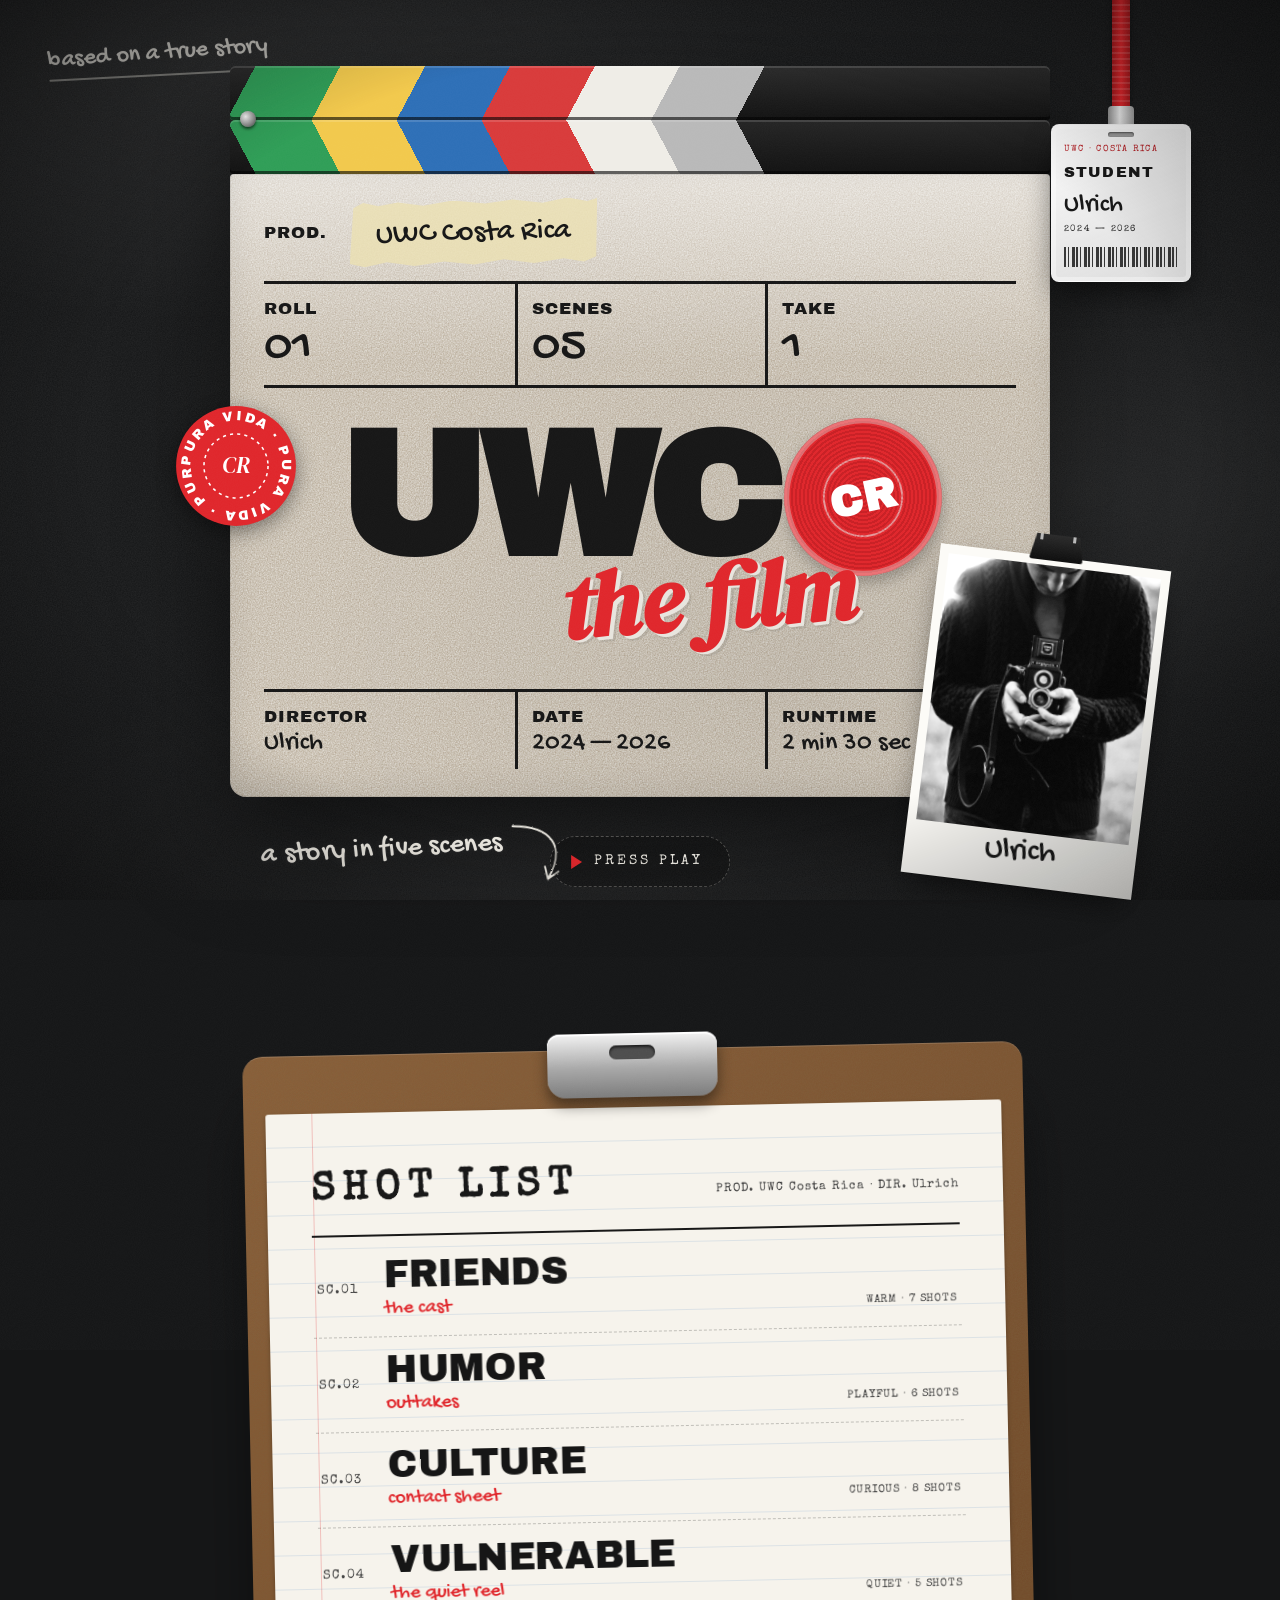
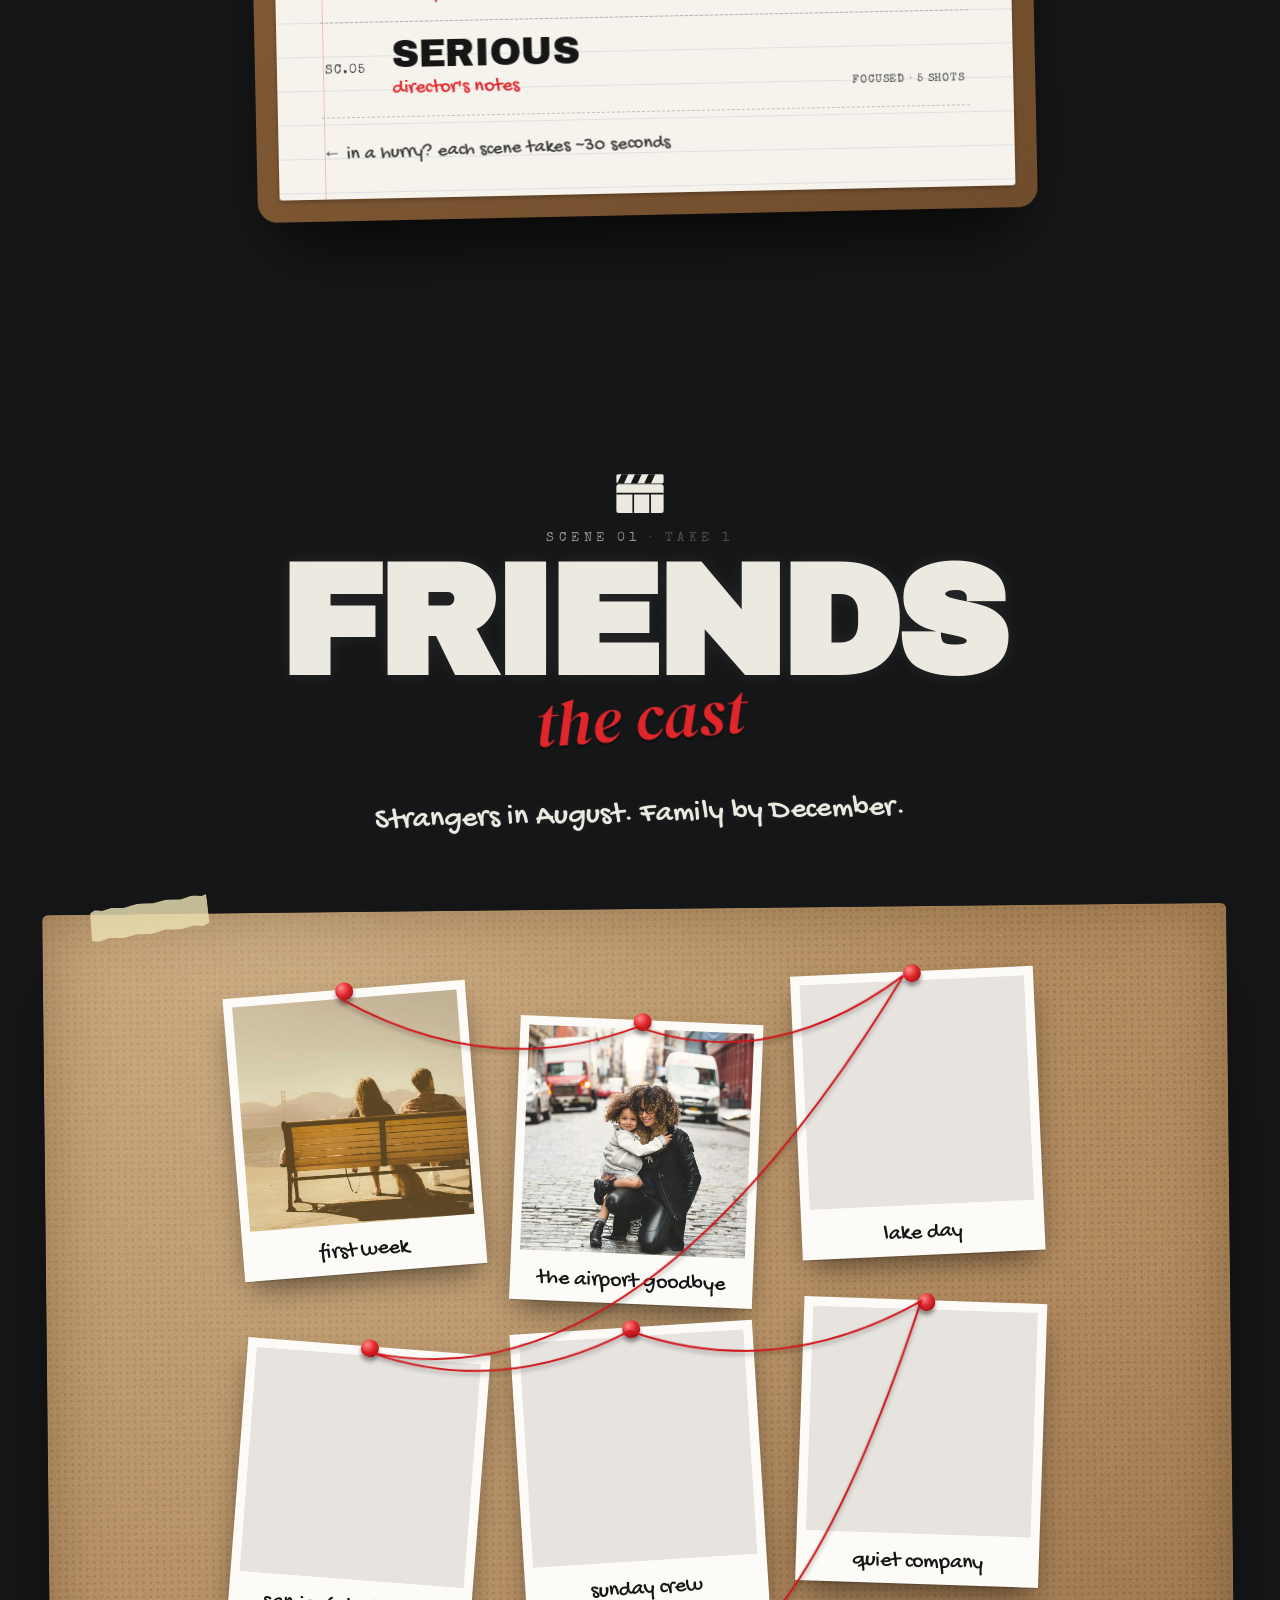
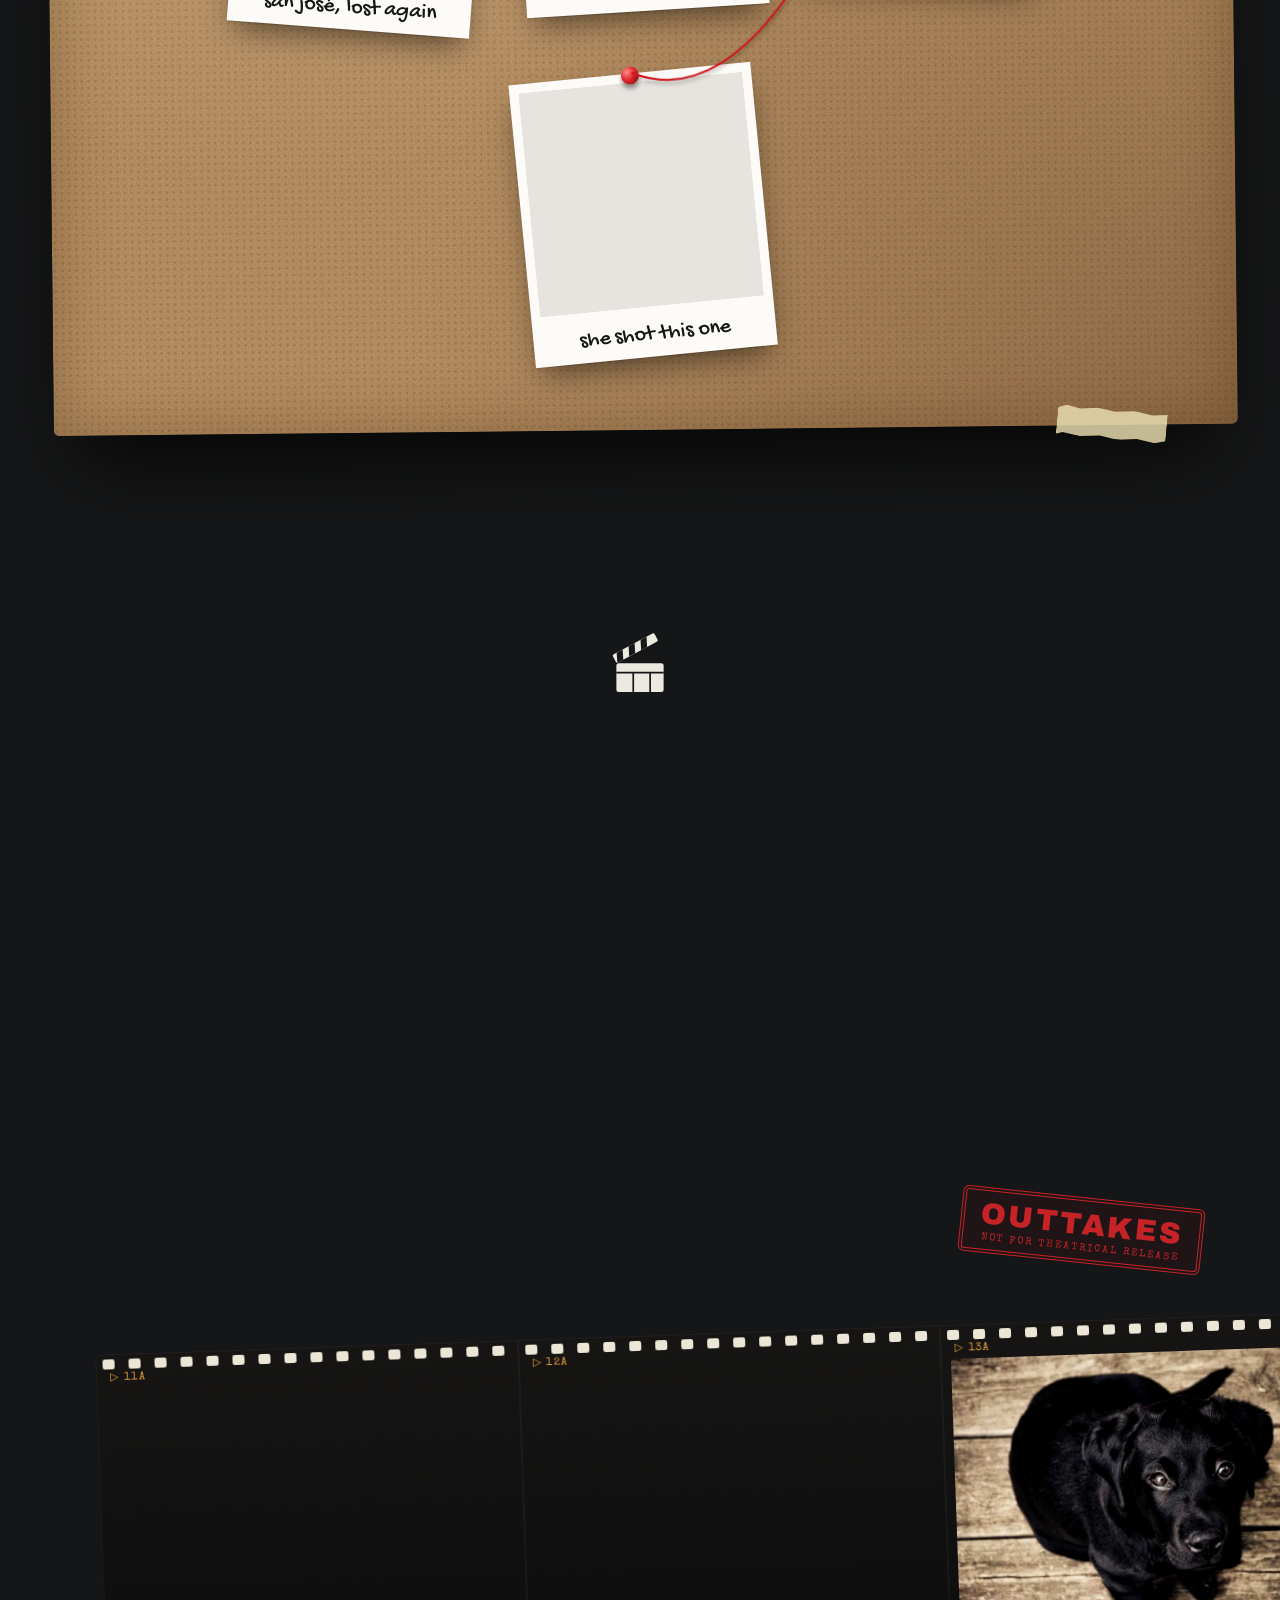
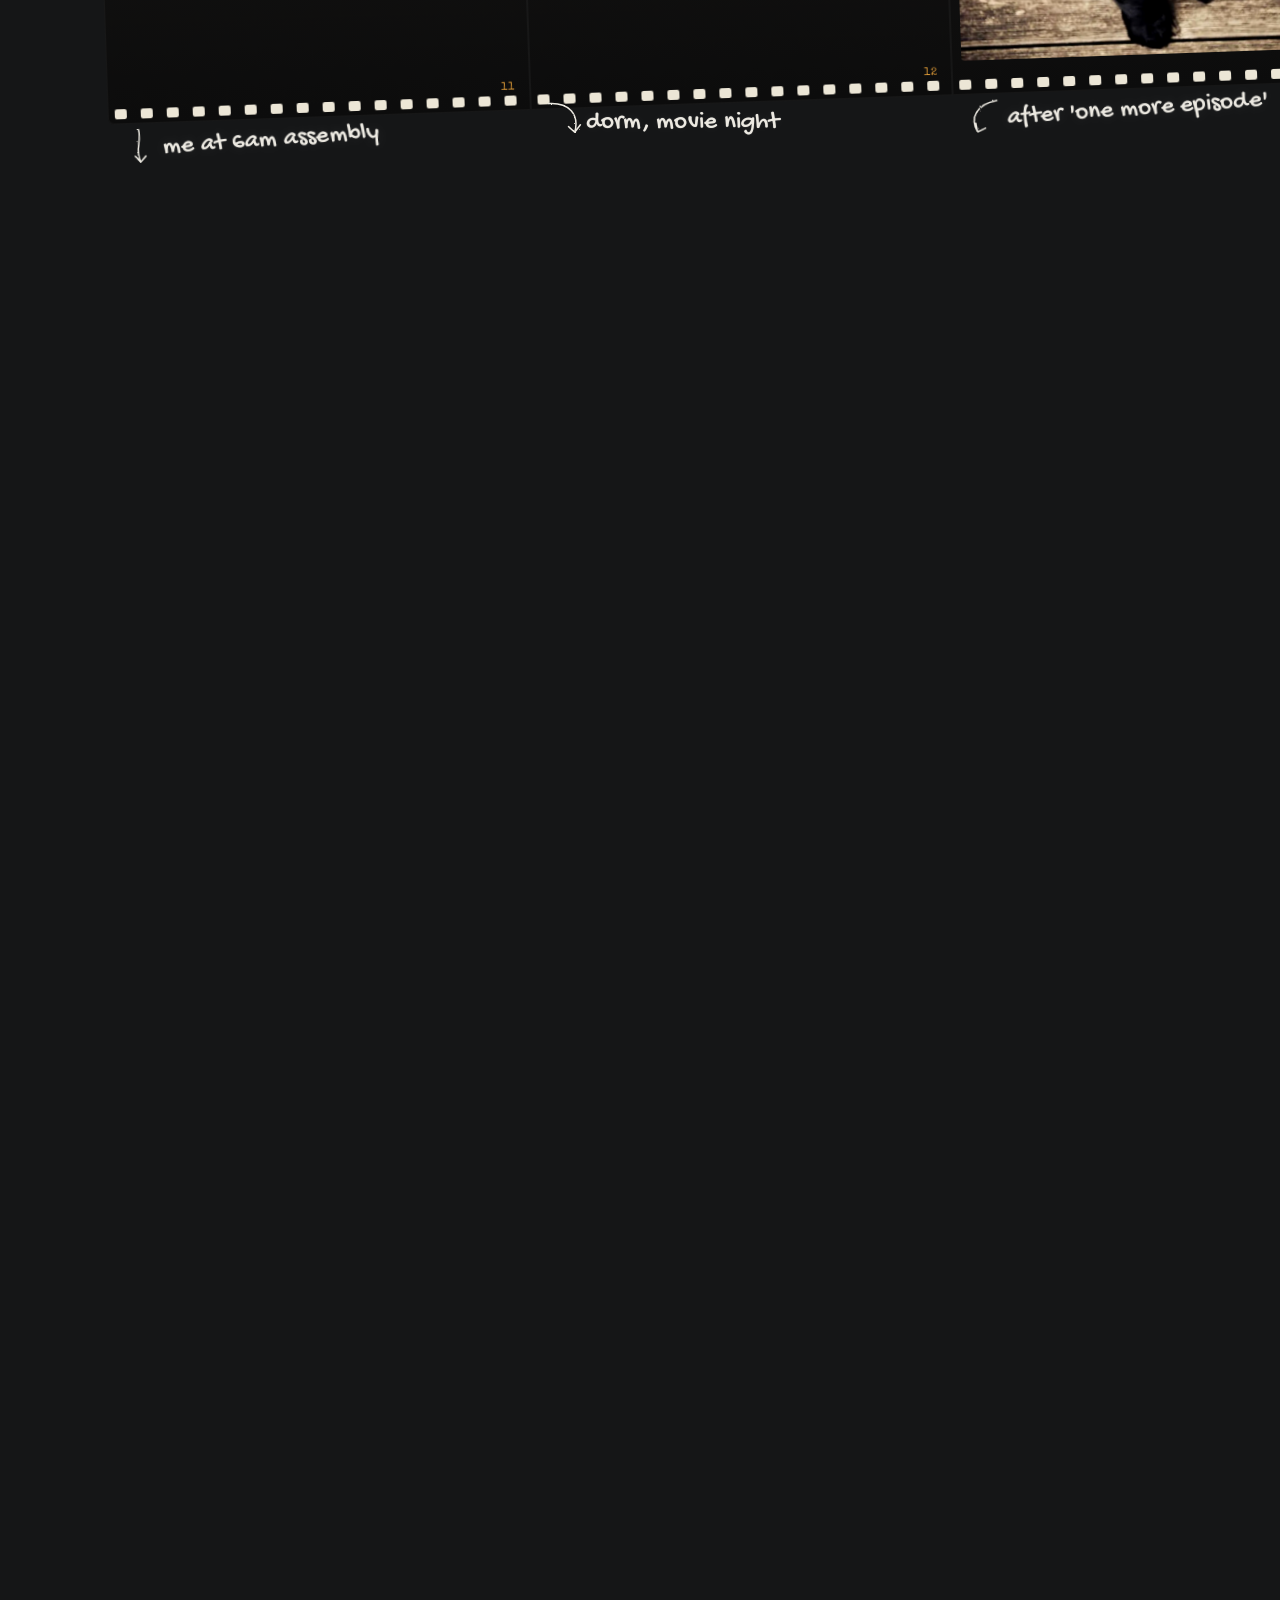
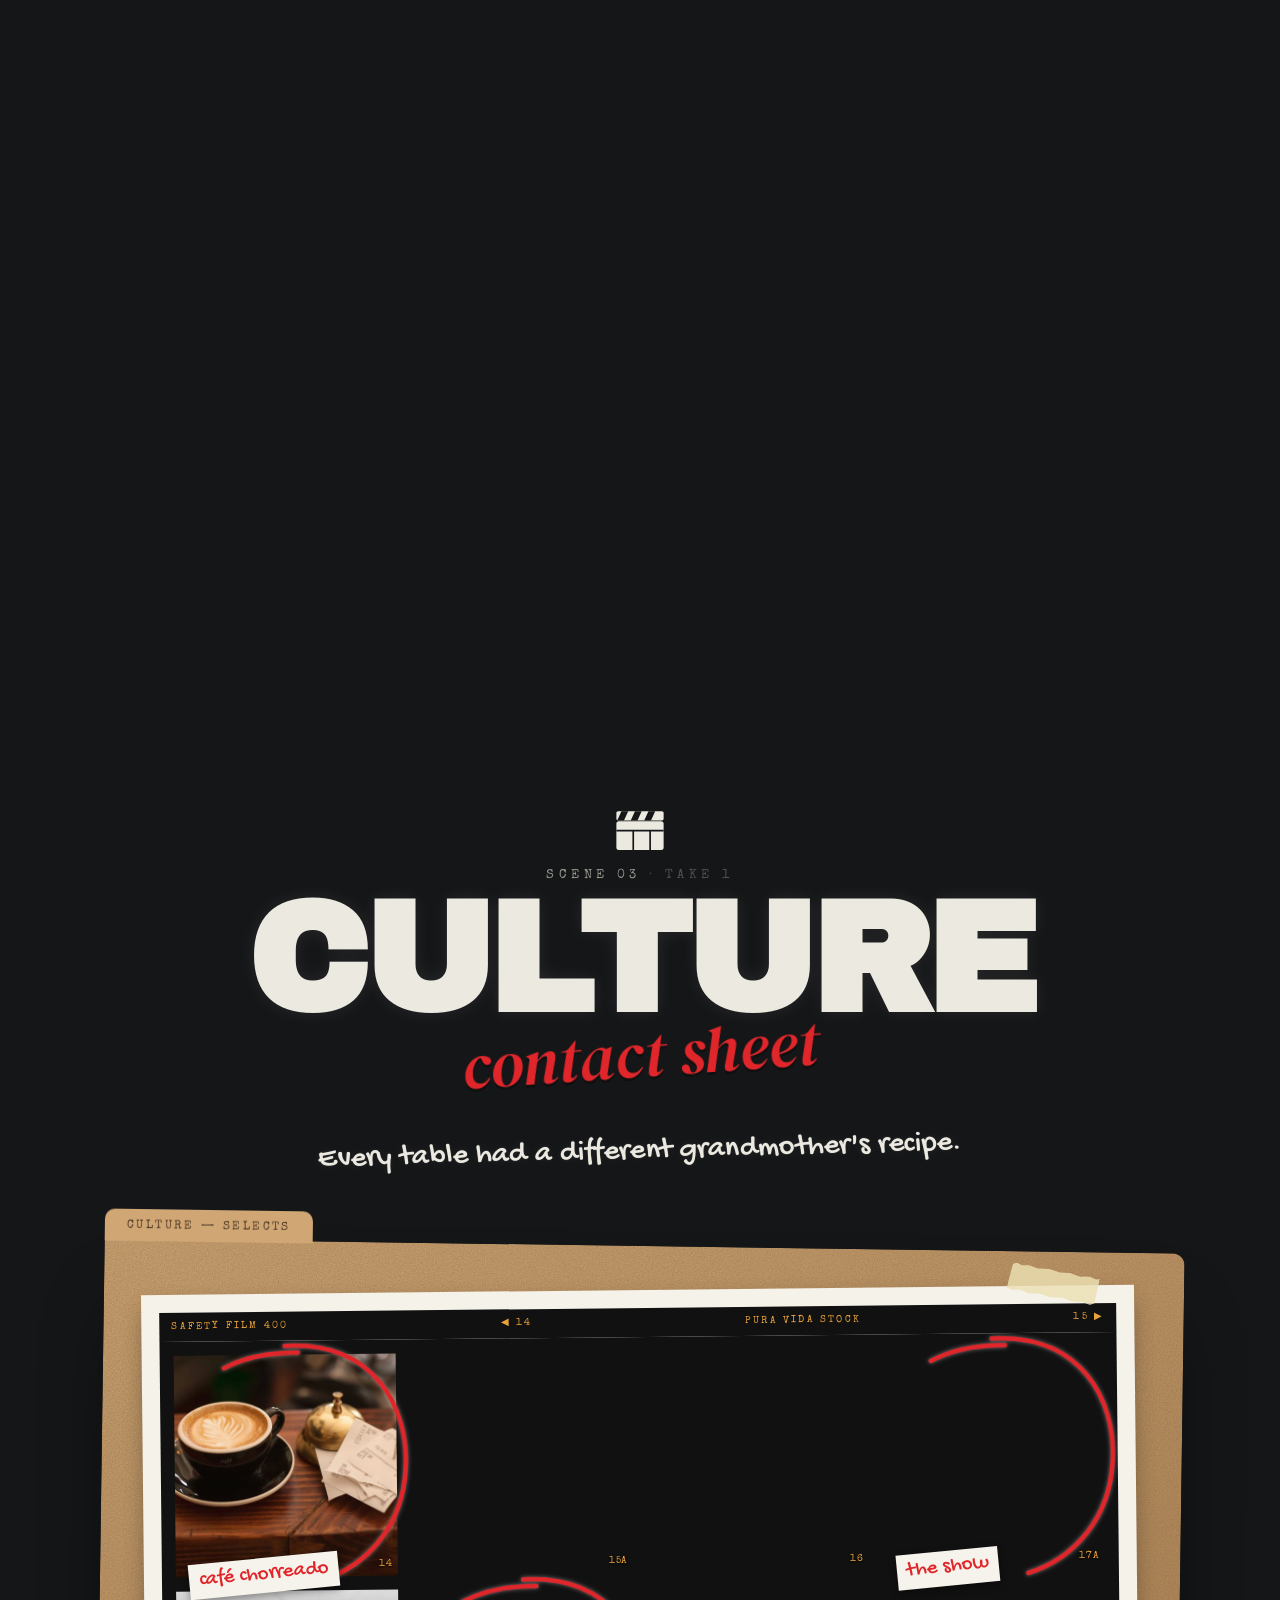
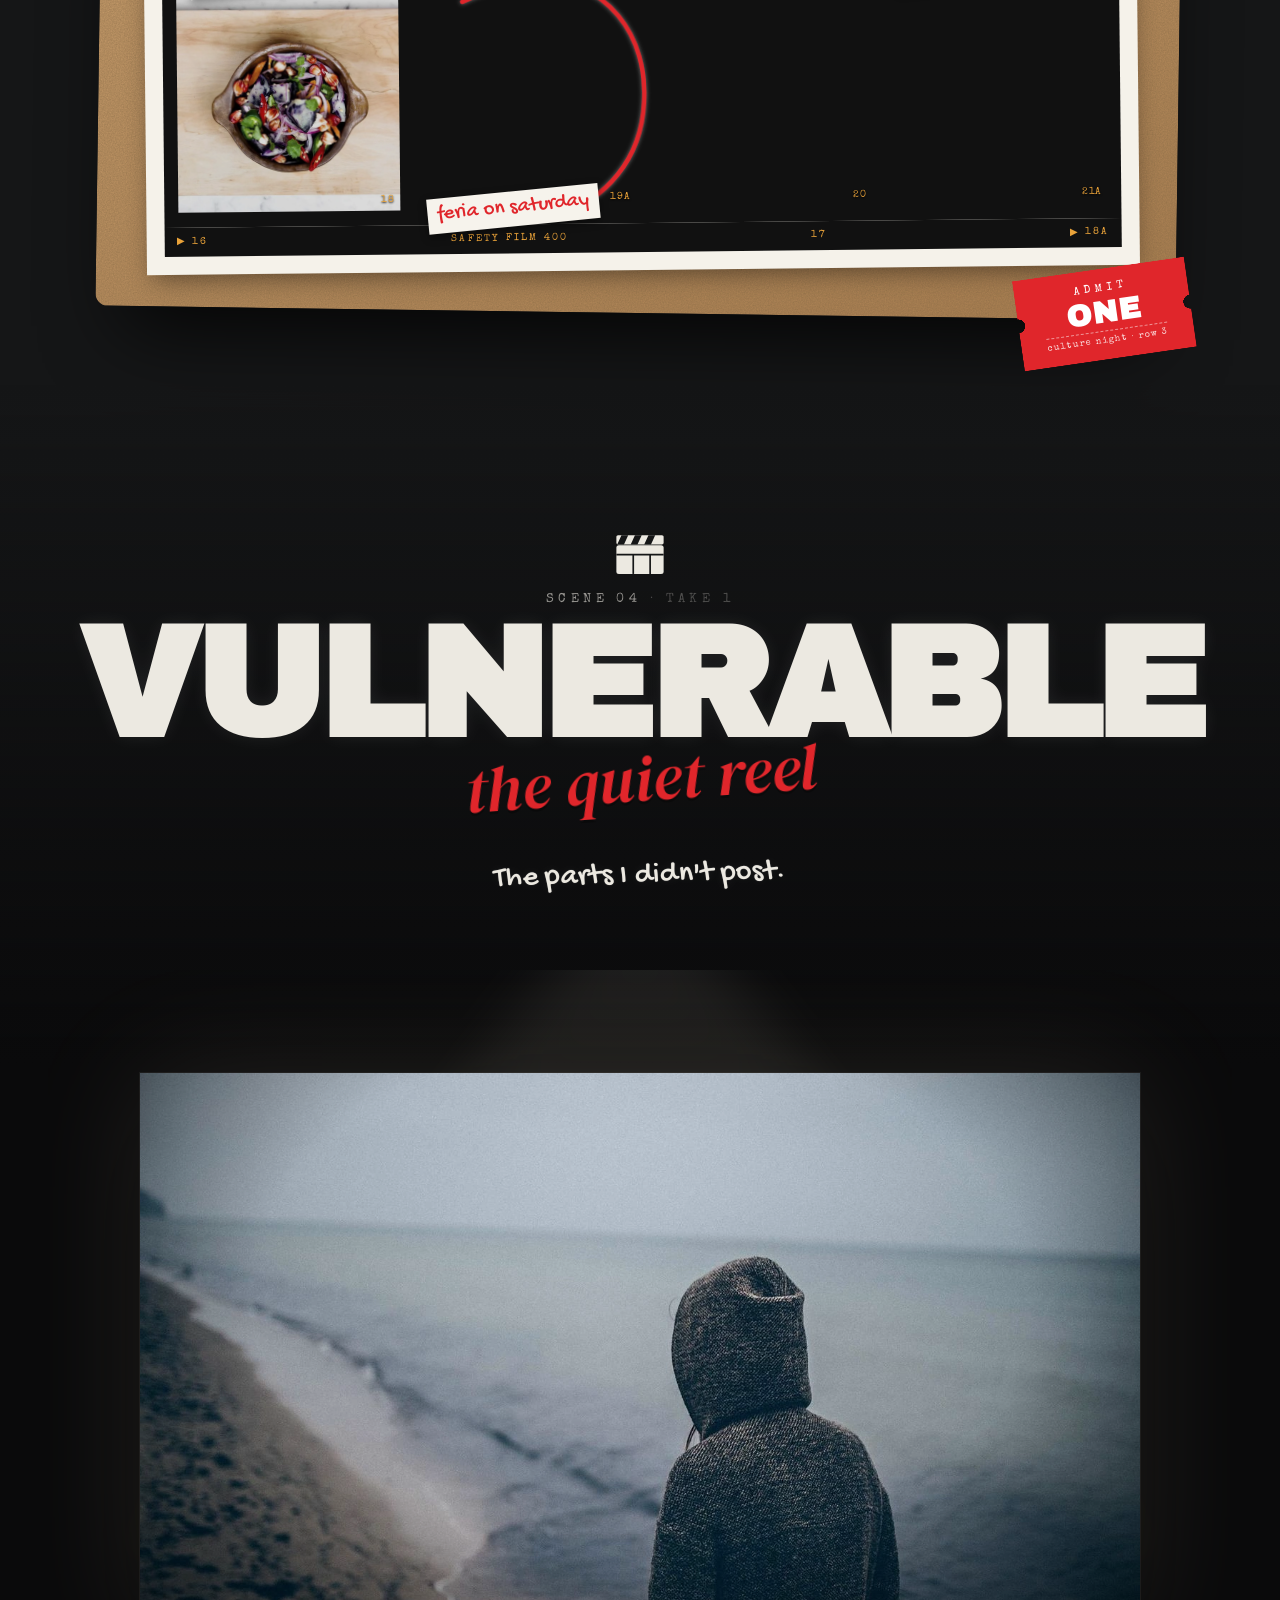
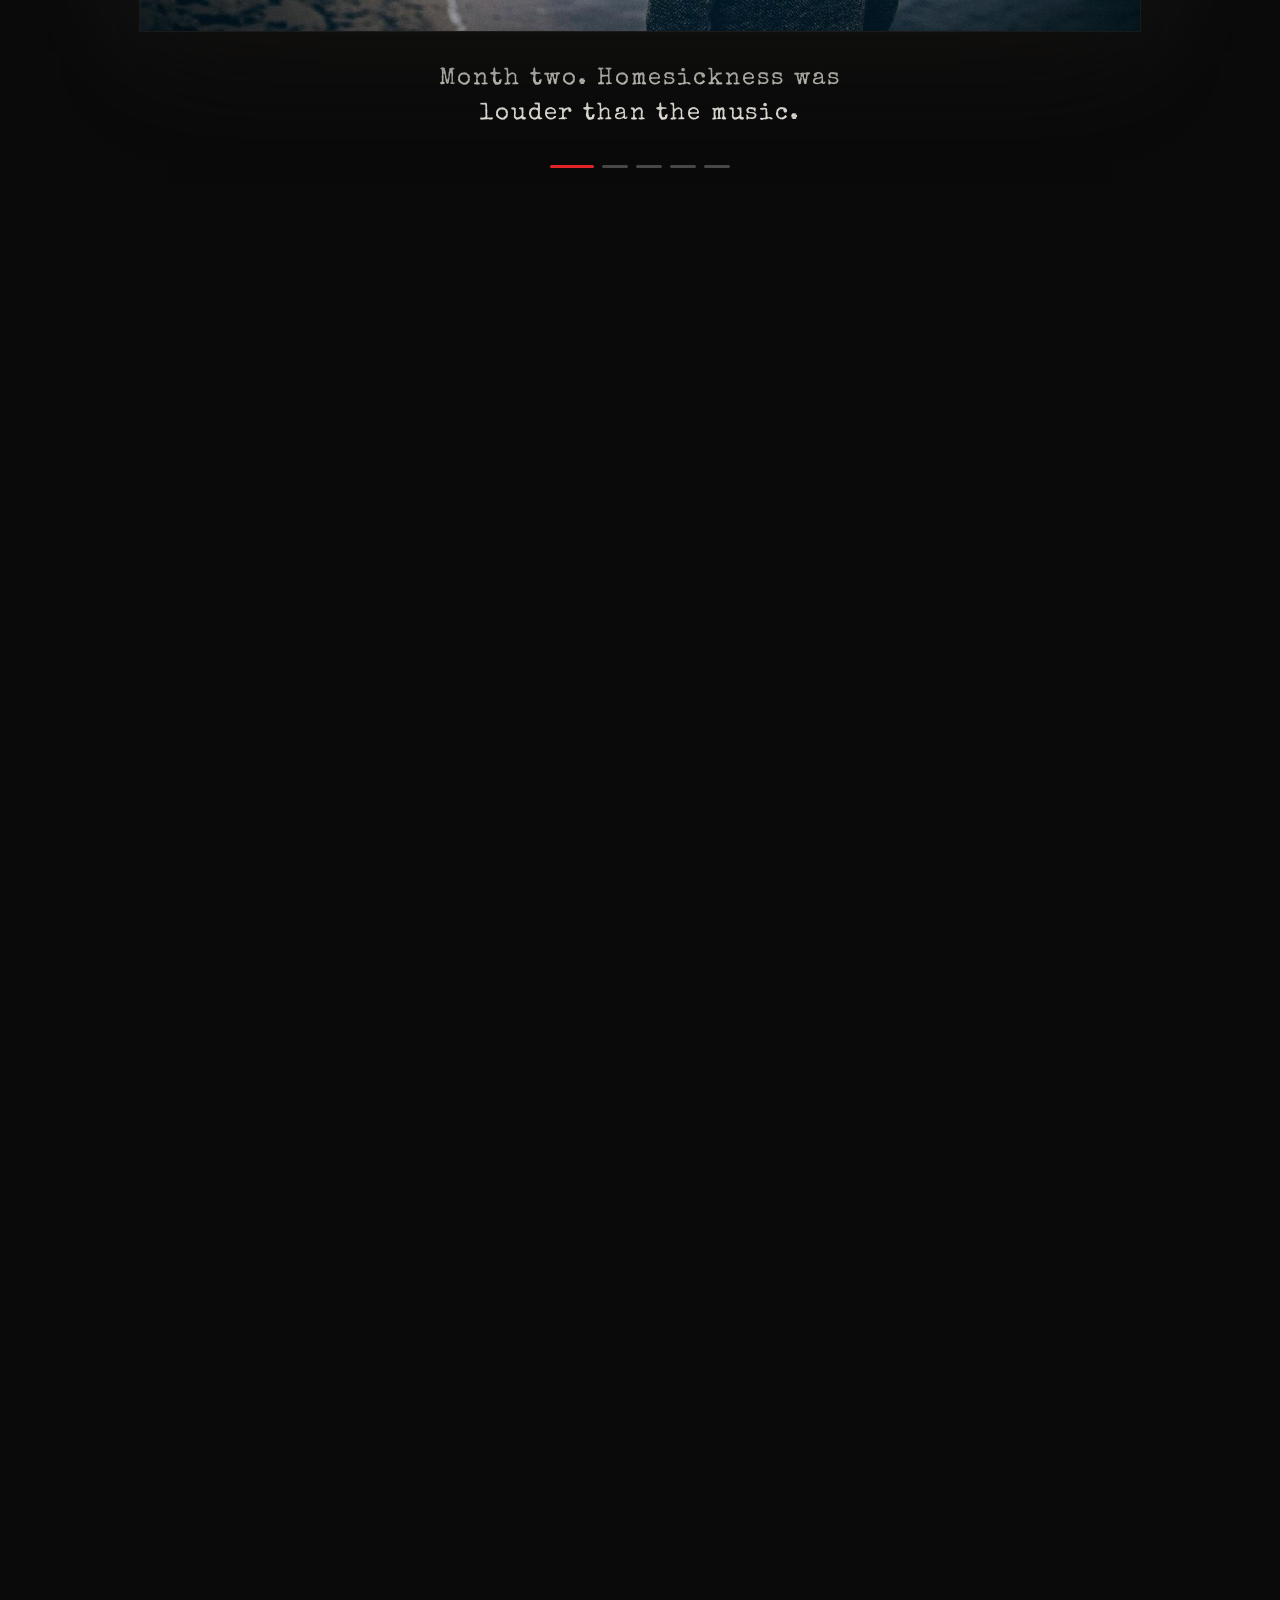
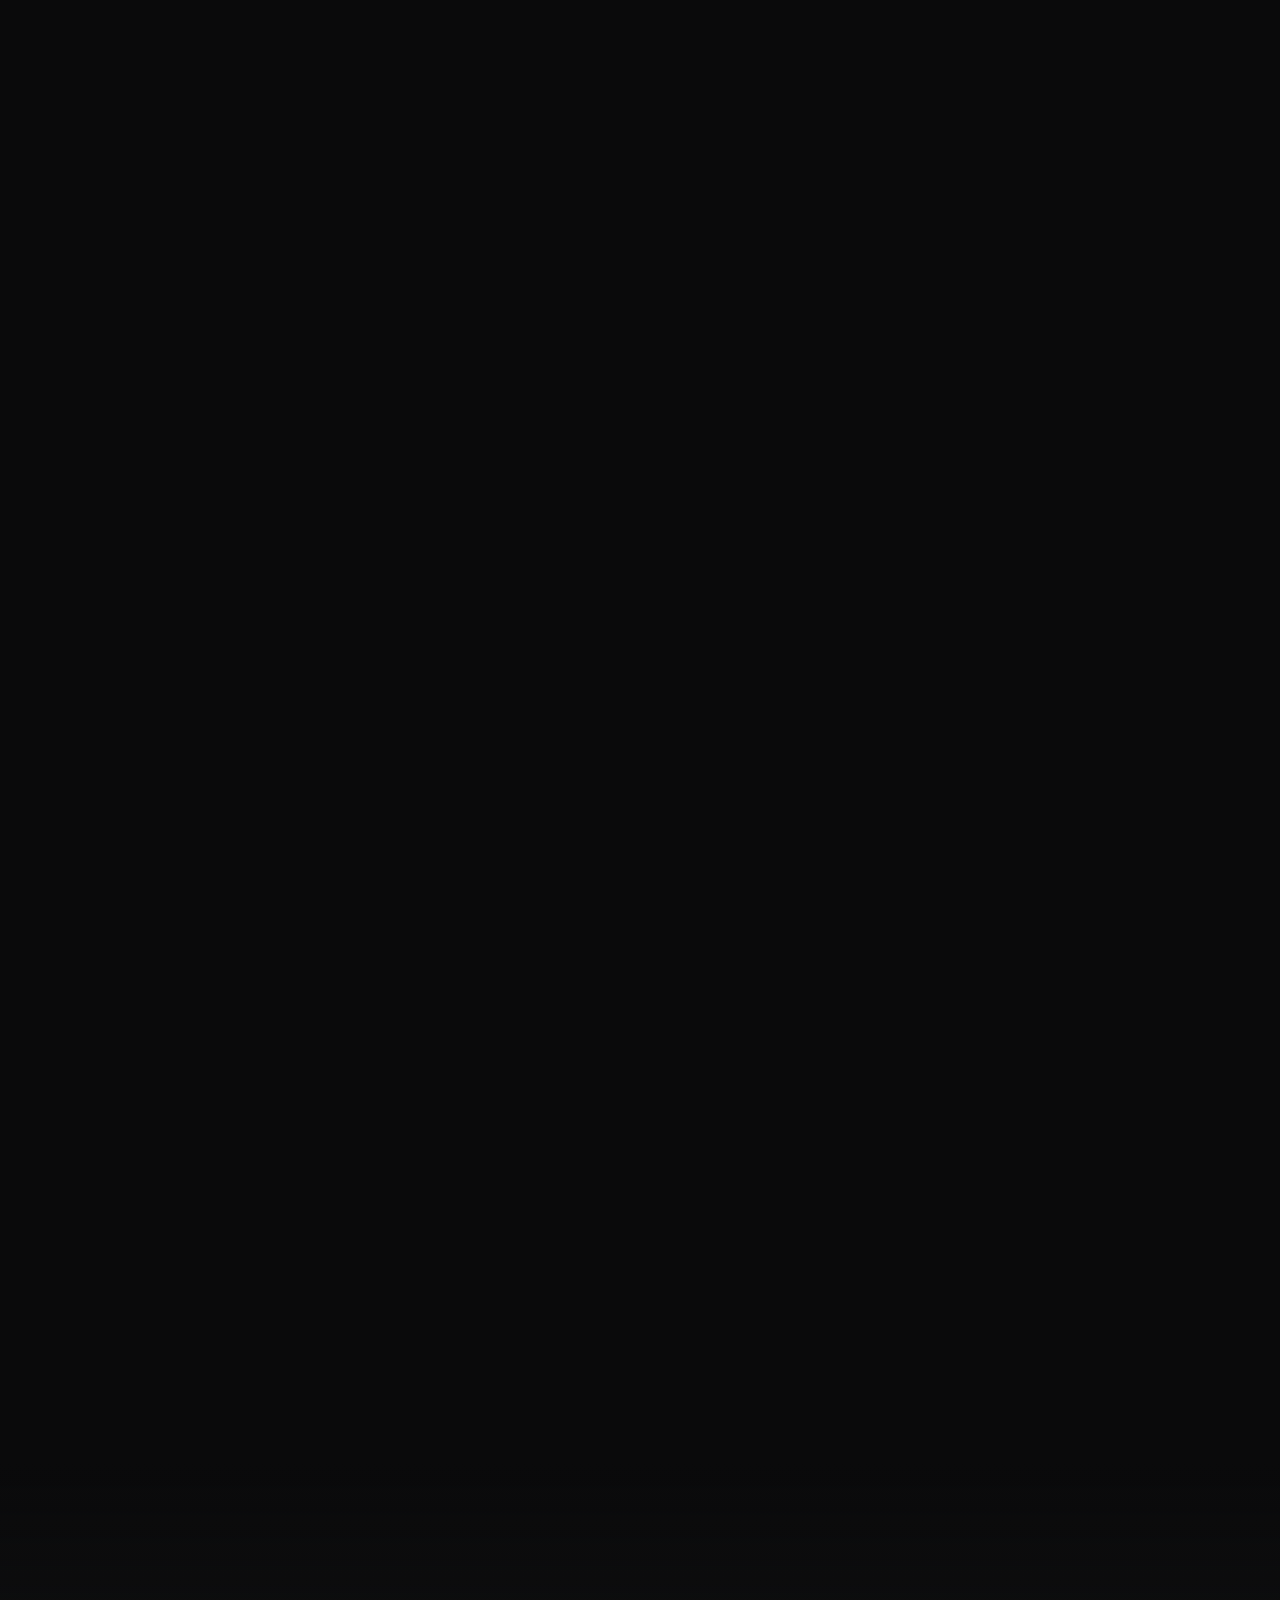
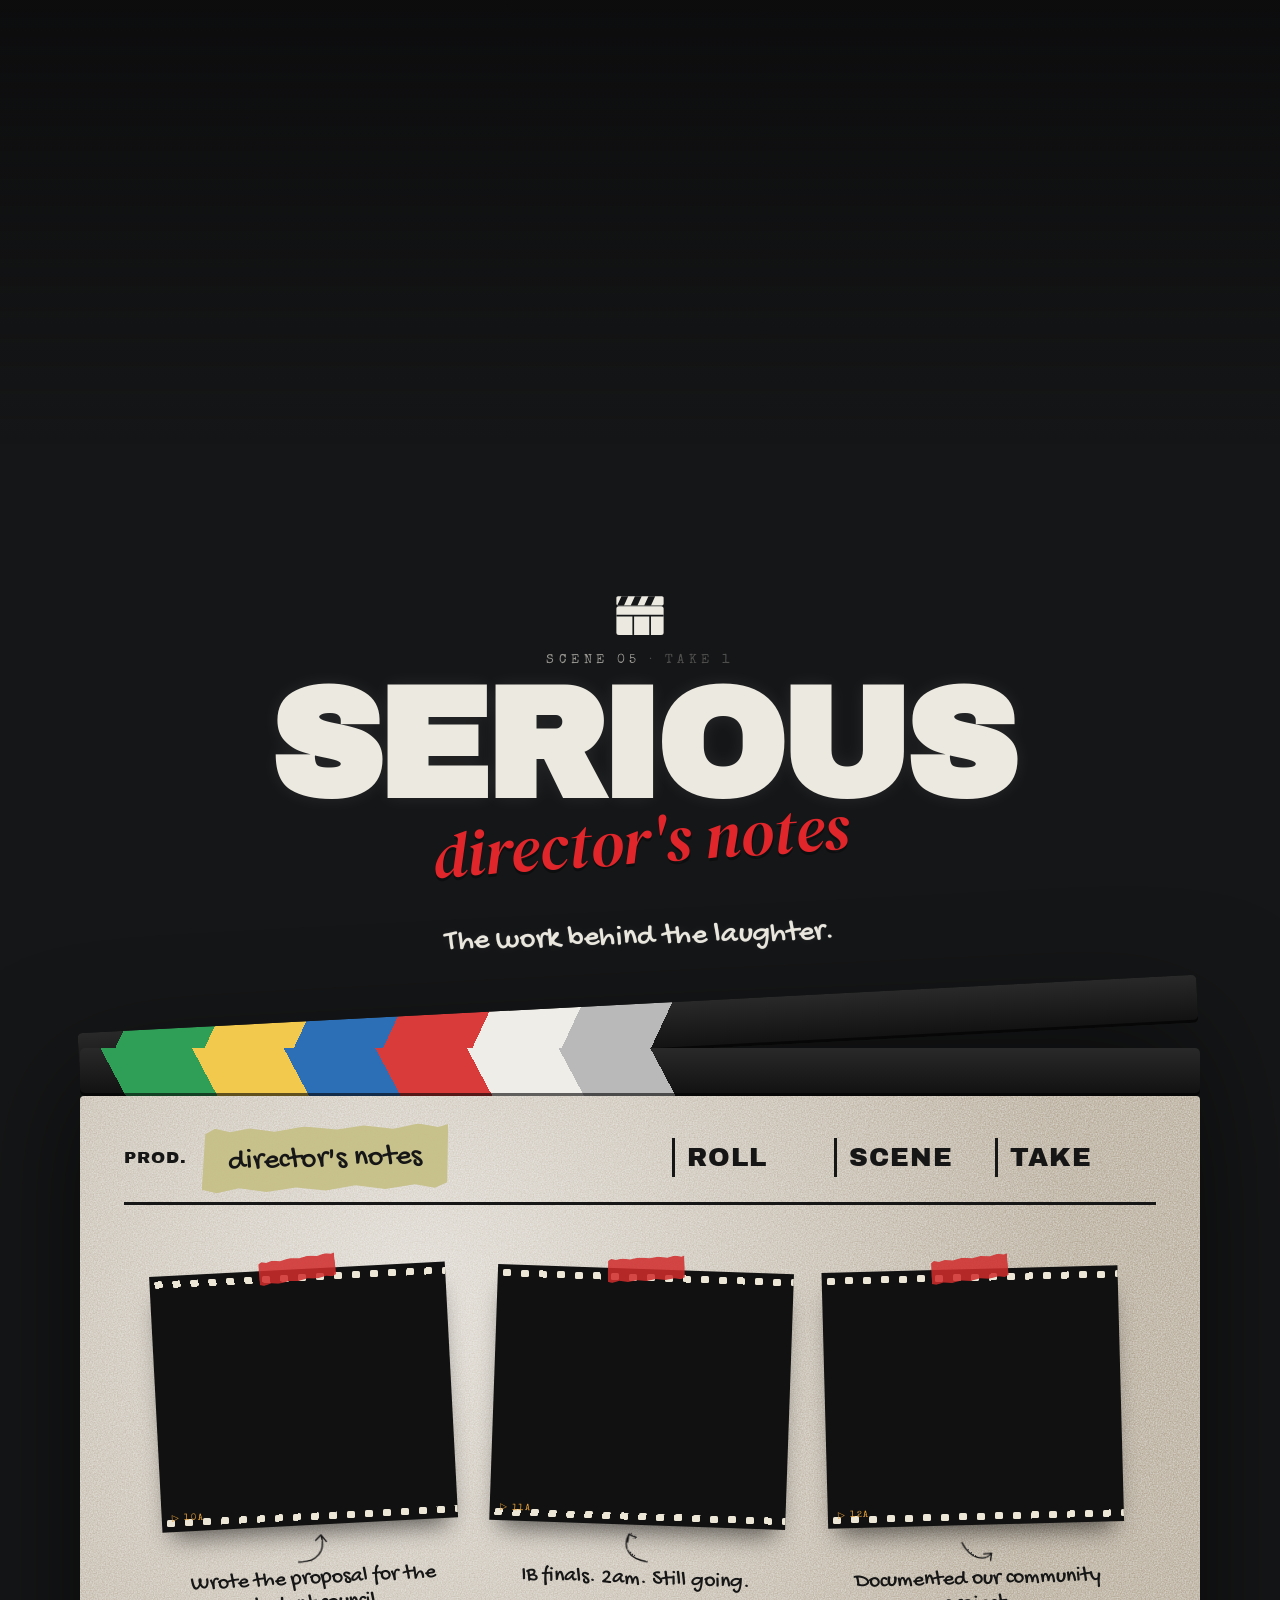
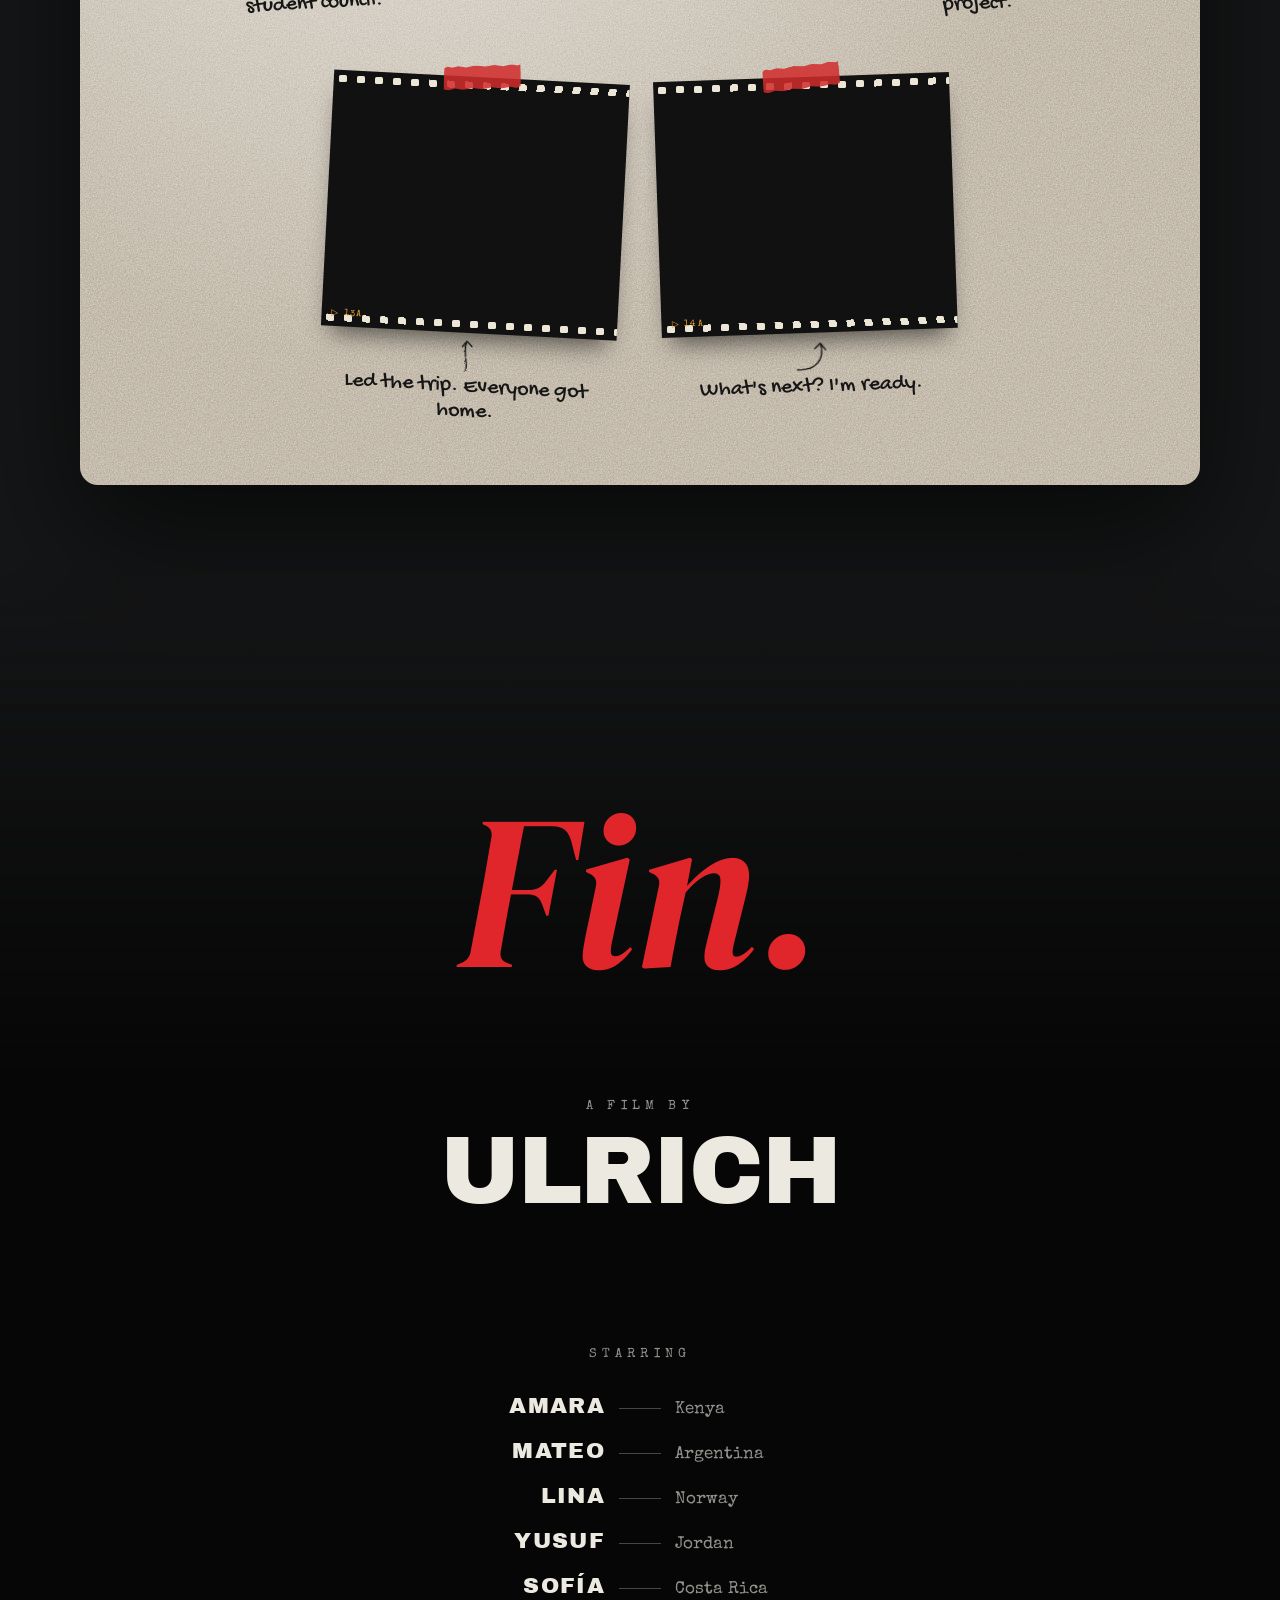
==== index.html @ ffa54316 "Build UWCCR — The Film: cinematic photo-story site Static site (no build) telling two years at UWC C" ====
<!doctype html>
<html lang="en">
<head>
  <meta charset="utf-8" />
  <meta name="viewport" content="width=device-width, initial-scale=1, viewport-fit=cover" />
  <title>UWCCR — The Film</title>
  <meta name="description" content="Two years at UWC Costa Rica, told in five scenes: friends, humor, culture, vulnerability and the serious stuff." />
  <meta name="theme-color" content="#141516" />
  <meta property="og:title" content="UWCCR — The Film" />
  <meta property="og:description" content="Two years at UWC Costa Rica, in five scenes." />
  <meta property="og:image" content="photos/cover/portrait.webp" />
  <link rel="icon" href="data:image/svg+xml,%3Csvg xmlns='http://www.w3.org/2000/svg' viewBox='0 0 64 64'%3E%3Crect x='4' y='22' width='56' height='38' rx='4' fill='%23ece8df'/%3E%3Cg transform='rotate(-14 6 20)'%3E%3Crect x='4' y='8' width='56' height='12' rx='2' fill='%23111'/%3E%3Cpath d='M12 8h8l-6 12H6zM28 8h8l-6 12h-8zM44 8h8l-6 12h-8z' fill='%23e0262b'/%3E%3C/g%3E%3C/svg%3E" />
  <link rel="preconnect" href="https://fonts.googleapis.com" />
  <link rel="preconnect" href="https://fonts.gstatic.com" crossorigin />
  <link href="https://fonts.googleapis.com/css2?family=Archivo+Black&family=DM+Serif+Display:ital@1&family=Gochi+Hand&family=Special+Elite&display=swap" rel="stylesheet" />
  <link rel="stylesheet" href="css/style.css" />
  <link rel="preload" as="image" href="photos/cover/portrait.webp" />
</head>
<body>
  <a class="skip" href="#shotlist">Skip to the shot list</a>

  <!-- Shared SVG defs: chalk-arrow heads, rough filter -->
  <svg class="defs" aria-hidden="true" focusable="false" width="0" height="0">
    <defs>
      <filter id="rough">
        <feTurbulence type="fractalNoise" baseFrequency="0.9" numOctaves="2" seed="3" result="n" />
        <feDisplacementMap in="SourceGraphic" in2="n" scale="2.2" />
      </filter>
    </defs>
  </svg>

  <!-- ══════════════ OPENING ══════════════ -->
  <header class="opening" id="top">
    <div class="opening__lights" aria-hidden="true"></div>

    <p class="chalk chalk--tl" aria-hidden="true">based on a true story</p>

    <div class="opening__stage">
      <!-- The clapperboard -->
      <div class="clapper" id="clapper">
        <div class="clapper__stick clapper__stick--top" aria-hidden="true">
          <span class="clapper__hinge"></span>
        </div>
        <div class="clapper__stick clapper__stick--bottom" aria-hidden="true"></div>

        <div class="clapper__board">
          <div class="slate-row slate-row--prod">
            <span class="slate-label">PROD.</span>
            <span class="tape tape--label"><span data-bind="school">UWC Costa Rica</span></span>
          </div>
          <div class="slate-row slate-row--grid">
            <div class="slate-cell"><span class="slate-label">ROLL</span><span class="marker">01</span></div>
            <div class="slate-cell"><span class="slate-label">SCENES</span><span class="marker">05</span></div>
            <div class="slate-cell"><span class="slate-label">TAKE</span><span class="marker">1</span></div>
          </div>

          <h1 class="title">
            <span class="title__main">UWC<span class="title__o" aria-hidden="true"><span>CR</span></span><span class="sr-only">CR</span></span>
            <span class="title__script">the film</span>
          </h1>

          <div class="slate-row slate-row--meta">
            <div class="slate-cell"><span class="slate-label">DIRECTOR</span><span class="marker marker--sm" data-bind="director">Ulrich</span></div>
            <div class="slate-cell"><span class="slate-label">DATE</span><span class="marker marker--sm" data-bind="years">2024 — 2026</span></div>
            <div class="slate-cell"><span class="slate-label">RUNTIME</span><span class="marker marker--sm" data-bind="runtime">2 min 30 sec</span></div>
          </div>
        </div>
      </div>

      <!-- Polaroid portrait with binder clip -->
      <figure class="polaroid polaroid--hero" data-reveal>
        <span class="binder" aria-hidden="true"></span>
        <img id="portrait" src="photos/cover/portrait.webp" width="900" height="1100" alt="" fetchpriority="high" />
        <figcaption class="signature" data-bind="director">Ulrich</figcaption>
      </figure>

      <!-- Lanyard badge -->
      <div class="badge" aria-hidden="true">
        <span class="badge__strap"></span>
        <span class="badge__clip"></span>
        <div class="badge__card">
          <span class="badge__org">UWC · COSTA RICA</span>
          <span class="badge__role">STUDENT</span>
          <span class="badge__name" data-bind="director">Ulrich</span>
          <span class="badge__years" data-bind="years">2024 — 2026</span>
          <span class="badge__bar"></span>
        </div>
      </div>

      <!-- Circular sticker -->
      <svg class="sticker sticker--puravida" viewBox="0 0 120 120" aria-hidden="true">
        <defs><path id="circ" d="M60,60 m-44,0 a44,44 0 1,1 88,0 a44,44 0 1,1 -88,0" /></defs>
        <circle cx="60" cy="60" r="58" fill="#e0262b" />
        <circle cx="60" cy="60" r="31" fill="none" stroke="#fff" stroke-width="1.5" stroke-dasharray="3 4" />
        <text font-family="Archivo Black" font-size="13" letter-spacing="2.6" fill="#fff"><textPath href="#circ">PURA VIDA · PURA VIDA · PURA VIDA ·</textPath></text>
        <text x="60" y="67" text-anchor="middle" font-family="DM Serif Display" font-style="italic" font-size="22" fill="#fff">CR</text>
      </svg>
    </div>

    <div class="chalk-note chalk-note--hero" aria-hidden="true">
      <span class="chalk">a story in five scenes</span>
      <svg viewBox="0 0 90 90" class="arrow"><path d="M10 8 C 60 10, 78 38, 52 78 M52 78 l-3 -16 M52 78 l14 -9" /></svg>
    </div>

    <a class="play" href="#shotlist">
      <span class="play__dot" aria-hidden="true"></span>
      Press play
    </a>
  </header>

  <main id="reel">
    <!-- ══════════════ SHOT LIST ══════════════ -->
    <section class="shotlist" id="shotlist" aria-labelledby="shotlist-title">
      <div class="clipboard">
        <span class="clipboard__clip" aria-hidden="true"></span>
        <div class="clipboard__paper">
          <div class="paper-head">
            <h2 id="shotlist-title" class="typewriter">SHOT LIST</h2>
            <span class="typewriter paper-head__meta">PROD. <span data-bind="school">UWC Costa Rica</span> · DIR. <span data-bind="director">Ulrich</span></span>
          </div>
          <ol class="shots" id="shots"><!-- rendered by main.js --></ol>
          <p class="pen pen--foot">← in a hurry? each scene takes ~30 seconds</p>
        </div>
      </div>
    </section>

    <!-- Scenes are rendered here by main.js from js/data.js -->
    <div id="scenes"></div>

    <!-- ══════════════ END CREDITS ══════════════ -->
    <section class="credits" id="credits" aria-labelledby="credits-title">
      <div class="credits__roll">
        <p class="credits__fin" id="credits-title">Fin.</p>
        <p class="credits__a">a film by</p>
        <p class="credits__name" data-bind="director">Ulrich</p>

        <h3 class="credits__h">Starring</h3>
        <ul class="credits__cast" id="cast"></ul>

        <dl class="credits__crew" id="crew"></dl>

        <p class="credits__small" data-bind="place">Santa Ana, Costa Rica</p>
        <p class="credits__small credits__disclaimer" data-bind="disclaimer"></p>

        <a class="replay" href="#top" id="replay">
          <svg viewBox="0 0 24 24" aria-hidden="true"><path d="M4 12a8 8 0 1 0 2.4-5.7M4 4v4h4" /></svg>
          Watch again
        </a>
      </div>
    </section>
  </main>

  <!-- Recording HUD -->
  <div class="hud" aria-hidden="true">
    <span class="hud__rec"><i></i>REC</span>
    <span class="hud__tc" id="tc">00:00:00:00</span>
    <span class="hud__scene" id="hud-scene">OPENING</span>
  </div>

  <!-- Lightbox -->
  <dialog class="lightbox" id="lightbox" aria-label="Photo viewer">
    <figure class="lightbox__frame">
      <img id="lb-img" src="" alt="" />
      <figcaption>
        <span class="lightbox__count typewriter" id="lb-count"></span>
        <span class="lightbox__cap" id="lb-cap"></span>
      </figcaption>
    </figure>
    <button class="lb-btn lb-btn--prev" id="lb-prev" aria-label="Previous photo">‹</button>
    <button class="lb-btn lb-btn--next" id="lb-next" aria-label="Next photo">›</button>
    <button class="lb-btn lb-btn--close" id="lb-close" aria-label="Close">×</button>
  </dialog>

  <div class="grain" aria-hidden="true"></div>
  <div class="vignette" aria-hidden="true"></div>

  <script src="js/data.js"></script>
  <script src="js/main.js"></script>
</body>
</html>
---- css/style.css ----
/* ═══════════════════════════════════════════════════════════
   UWCCR — THE FILM
   Chalkboard cinema × kraft-paper portfolio
   ═══════════════════════════════════════════════════════════ */

:root {
  --board: #151617;
  --board-2: #1d1f21;
  --night: #0a0a0b;
  --chalk: #ece9e1;
  --chalk-2: rgba(236, 233, 225, 0.62);
  --chalk-3: rgba(236, 233, 225, 0.28);
  --paper: #f6f3ec;
  --slate: #e8e5de;
  --ink: #161616;
  --ink-2: #3b3b3b;
  --red: #e0262b;
  --red-2: #b51b20;
  --kraft: #c49a6b;
  --kraft-2: #a97e50;
  --tape: rgba(236, 225, 178, 0.82);
  --olive: #c6bf86;
  --amber: #eaa33a;

  --f-head: "Archivo Black", "Arial Black", Impact, sans-serif;
  --f-serif: "DM Serif Display", Georgia, serif;
  --f-hand: "Gochi Hand", "Comic Sans MS", cursive;
  --f-type: "Special Elite", "Courier New", monospace;

  --noise-light: url("data:image/svg+xml;utf8,<svg xmlns='http://www.w3.org/2000/svg' width='220' height='220'><filter id='n'><feTurbulence type='fractalNoise' baseFrequency='.8' numOctaves='3' stitchTiles='stitch'/><feColorMatrix values='0 0 0 0 1 0 0 0 0 1 0 0 0 0 1 0 0 0 .55 0'/></filter><rect width='100%' height='100%' filter='url(%23n)'/></svg>");
  --noise-dark: url("data:image/svg+xml;utf8,<svg xmlns='http://www.w3.org/2000/svg' width='220' height='220'><filter id='n'><feTurbulence type='fractalNoise' baseFrequency='.75' numOctaves='3' stitchTiles='stitch'/><feColorMatrix values='0 0 0 0 0.2 0 0 0 0 0.12 0 0 0 0 0.05 0 0 0 .5 0'/></filter><rect width='100%' height='100%' filter='url(%23n)'/></svg>");
  --holes: url("data:image/svg+xml;utf8,<svg xmlns='http://www.w3.org/2000/svg' width='26' height='34'><rect x='7' y='5' width='12' height='10' rx='2.2' fill='%23ece6d6'/></svg>");
  --holes-b: url("data:image/svg+xml;utf8,<svg xmlns='http://www.w3.org/2000/svg' width='26' height='34'><rect x='7' y='19' width='12' height='10' rx='2.2' fill='%23ece6d6'/></svg>");

  --ease-out: cubic-bezier(0.16, 1, 0.3, 1);
  --ease-snap: cubic-bezier(0.34, 1.56, 0.64, 1);
  --gutter: clamp(16px, 4vw, 48px);

  color-scheme: dark;
}

/* ── Base ─────────────────────────────────────────────── */
*,
*::before,
*::after { box-sizing: border-box; }

html { scroll-behavior: smooth; -webkit-text-size-adjust: 100%; overflow-x: clip; }
html.lb-open { overflow: hidden; }

body {
  margin: 0;
  background: var(--board);
  color: var(--chalk);
  font-family: var(--f-type);
  line-height: 1.5;
  overflow-x: clip;
  -webkit-font-smoothing: antialiased;
  text-rendering: optimizeLegibility;
}

/* chalkboard texture + chalk-dust smudges */
body::before {
  content: "";
  position: fixed;
  inset: 0;
  z-index: -1;
  pointer-events: none;
  background:
    radial-gradient(ellipse 60% 40% at 18% 8%, rgba(255, 255, 255, 0.07), transparent 70%),
    radial-gradient(ellipse 50% 35% at 85% 55%, rgba(255, 255, 255, 0.045), transparent 70%),
    radial-gradient(ellipse 70% 40% at 40% 100%, rgba(255, 255, 255, 0.04), transparent 70%),
    linear-gradient(var(--board), var(--board));
  opacity: 1;
}
body::after {
  content: "";
  position: fixed;
  inset: 0;
  z-index: -1;
  pointer-events: none;
  background: var(--noise-light);
  background-size: 220px;
  opacity: 0.11;
}

img { display: block; max-width: 100%; height: auto; }
a { color: inherit; }
ul, ol { list-style: none; margin: 0; padding: 0; }
h1, h2, h3, p, figure, dl, dd { margin: 0; }

.sr-only {
  position: absolute !important;
  width: 1px; height: 1px;
  overflow: hidden; clip: rect(0 0 0 0);
  white-space: nowrap;
}
.defs { position: absolute; }

.skip {
  position: fixed;
  top: 12px; left: 12px;
  z-index: 100;
  padding: 10px 16px;
  background: var(--red);
  color: #fff;
  border-radius: 999px;
  transform: translateY(-200%);
  transition: transform 0.2s;
}
.skip:focus { transform: none; }

:focus-visible { outline: 3px solid var(--red); outline-offset: 4px; border-radius: 4px; }

/* ── Type voices ──────────────────────────────────────── */
.chalk {
  font-family: var(--f-hand);
  color: var(--chalk);
  text-shadow: 0 0 1px rgba(255, 255, 255, 0.45), 0 0 12px rgba(255, 255, 255, 0.08);
  letter-spacing: 0.01em;
}
.typewriter { font-family: var(--f-type); letter-spacing: 0.08em; }
.pen { font-family: var(--f-hand); color: var(--ink); }
.pen--red { color: var(--red); }
.ink { font-family: var(--f-hand); color: var(--ink); }

.arrow {
  width: 56px;
  height: 52px;
  fill: none;
  stroke: currentColor;
  stroke-width: 2.4;
  stroke-linecap: round;
  stroke-linejoin: round;
  filter: url(#rough);
  overflow: visible;
}
.arrow path { stroke-dasharray: 1; stroke-dashoffset: 1; transition: stroke-dashoffset 0.9s var(--ease-out) 0.5s; }
.in .arrow path,
.arrow.is-drawn path { stroke-dashoffset: 0; }

/* Masking tape */
.tape {
  display: inline-block;
  background: var(--tape);
  box-shadow: 0 1px 2px rgba(0, 0, 0, 0.18);
  clip-path: polygon(2% 8%, 6% 0, 12% 6%, 20% 1%, 30% 7%, 42% 0, 55% 6%, 66% 1%, 78% 7%, 88% 0, 96% 6%, 100% 2%, 99% 92%, 94% 100%, 86% 94%, 74% 100%, 62% 93%, 50% 100%, 38% 94%, 26% 100%, 15% 93%, 6% 100%, 0 94%);
}
.tape--label {
  padding: 0.35em 0.9em 0.3em;
  font-family: var(--f-hand);
  font-size: clamp(18px, 2.6vw, 30px);
  color: var(--ink);
  transform: rotate(-1.5deg);
}
.tape--olive { background: rgba(198, 191, 134, 0.92); }
.tape--red { background: rgba(208, 44, 44, 0.85); }

/* ═══════════════ OPENING ═══════════════ */
.opening {
  position: relative;
  min-height: 100svh;
  display: grid;
  place-items: center;
  padding: clamp(84px, 12vh, 140px) var(--gutter) clamp(120px, 16vh, 170px);
  isolation: isolate;
}
.opening__lights {
  position: absolute;
  inset: 0;
  z-index: -1;
  background:
    radial-gradient(ellipse 55% 55% at 50% 45%, rgba(255, 244, 220, 0.11), transparent 70%),
    radial-gradient(circle at 50% 46%, rgba(224, 38, 43, 0.06), transparent 40%);
}

.chalk--tl {
  position: absolute;
  top: clamp(22px, 4vh, 40px);
  left: var(--gutter);
  font-size: clamp(18px, 2vw, 24px);
  transform: rotate(-4deg);
  opacity: 0.8;
}
.chalk--tl::after {
  content: "";
  display: block;
  height: 2px;
  margin-top: 2px;
  background: currentColor;
  border-radius: 2px;
  transform: rotate(1deg);
  opacity: 0.55;
}

.opening__stage {
  position: relative;
  width: min(820px, 100%);
}

/* ── Clapperboard ─────────────────────────────────────── */
.clapper {
  position: relative;
  padding-top: clamp(44px, 7vw, 66px);
  filter: drop-shadow(0 40px 50px rgba(0, 0, 0, 0.55));
}
.clapper__stick {
  position: absolute;
  left: 0;
  right: 0;
  height: clamp(36px, 5.6vw, 54px);
  border-radius: 5px 5px 3px 3px;
  background-color: #121212;
  box-shadow: inset 0 2px 0 rgba(255, 255, 255, 0.14), inset 0 -3px 0 rgba(0, 0, 0, 0.6);
}
.clapper__stick--bottom {
  top: clamp(44px, 7vw, 66px);
  transform: translateY(-100%);
  background-image:
    linear-gradient(62deg, transparent 0 3%, #2f9e57 3% 13%, #f2c94c 13% 23%, #2d6fb7 23% 33%, #d93a3a 33% 43%, #efede7 43% 53%, #b9b9b9 53% 63%, transparent 63%),
    linear-gradient(180deg, rgba(255, 255, 255, 0.08), transparent);
}
.clapper__stick--top {
  top: clamp(44px, 7vw, 66px);
  transform-origin: 2.2% 100%;
  transform: translateY(-200%) rotate(-24deg);
  background-image:
    linear-gradient(118deg, transparent 0 3%, #2f9e57 3% 13%, #f2c94c 13% 23%, #2d6fb7 23% 33%, #d93a3a 33% 43%, #efede7 43% 53%, #b9b9b9 53% 63%, transparent 63%),
    linear-gradient(180deg, rgba(255, 255, 255, 0.1), transparent);
  z-index: 2;
}
.clapper__hinge {
  position: absolute;
  left: 1.2%;
  bottom: -7px;
  width: 16px;
  height: 16px;
  border-radius: 50%;
  background: radial-gradient(circle at 35% 35%, #f4f4f4, #8a8a8a 60%, #3a3a3a);
  box-shadow: 0 2px 3px rgba(0, 0, 0, 0.6);
}
.clapper.is-snapped .clapper__stick--top {
  animation: clap 0.62s cubic-bezier(0.55, 0, 0.6, 1) forwards;
}
.clapper.no-anim .clapper__stick--top { animation: none; transform: translateY(-200%) rotate(0); }

@keyframes clap {
  0% { transform: translateY(-200%) rotate(-24deg); }
  55% { transform: translateY(-200%) rotate(0deg); }
  70% { transform: translateY(-200%) rotate(-3.5deg); }
  84% { transform: translateY(-200%) rotate(0deg); }
  92% { transform: translateY(-200%) rotate(-0.8deg); }
  100% { transform: translateY(-200%) rotate(0deg); }
}

.clapper__board {
  position: relative;
  border-radius: 4px 4px 16px 16px;
  background:
    linear-gradient(180deg, rgba(255, 255, 255, 0.5), transparent 30%),
    radial-gradient(ellipse at 70% 80%, rgba(0, 0, 0, 0.06), transparent 60%),
    var(--noise-dark),
    var(--slate);
  background-size: auto, auto, 220px, auto;
  color: var(--ink);
  padding: clamp(14px, 2.4vw, 26px) clamp(16px, 3vw, 34px) clamp(16px, 2.6vw, 28px);
  box-shadow: inset 0 0 0 1px rgba(0, 0, 0, 0.08), inset 0 -10px 30px rgba(0, 0, 0, 0.08);
  overflow: hidden;
}
/* flash on clap */
.clapper__board::after {
  content: "";
  position: absolute;
  inset: 0;
  background: #fff;
  opacity: 0;
  pointer-events: none;
}
.clapper.is-snapped .clapper__board::after { animation: flash 0.7s ease-out 0.32s; }
@keyframes flash { 0% { opacity: 0; } 12% { opacity: 0.85; } 100% { opacity: 0; } }

.slate-label {
  font-family: var(--f-head);
  font-size: clamp(11px, 1.6vw, 17px);
  letter-spacing: 0.06em;
  color: var(--ink);
}
.slate-row--prod {
  display: flex;
  align-items: center;
  gap: clamp(10px, 2vw, 22px);
  padding-bottom: clamp(10px, 1.6vw, 16px);
  border-bottom: 3px solid var(--ink);
}
.slate-row--grid,
.slate-row--meta {
  display: grid;
  grid-template-columns: repeat(3, 1fr);
}
.slate-row--grid { border-bottom: 3px solid var(--ink); }
.slate-row--meta { border-top: 3px solid var(--ink); margin-top: clamp(8px, 1.4vw, 14px); }
.slate-cell {
  display: flex;
  flex-direction: column;
  gap: 2px;
  padding: clamp(6px, 1.2vw, 12px) clamp(8px, 1.4vw, 14px);
}
.slate-cell + .slate-cell { border-left: 3px solid var(--ink); }
.slate-cell:first-child { padding-left: 0; }
.marker {
  font-family: var(--f-hand);
  font-size: clamp(28px, 5vw, 50px);
  line-height: 1;
  color: var(--ink);
}
.marker--sm { font-size: clamp(16px, 2.6vw, 26px); }

.title {
  position: relative;
  padding: clamp(14px, 3vw, 30px) 0 clamp(18px, 3vw, 34px);
  text-align: center;
  line-height: 0.82;
}
.title__main {
  display: inline-flex;
  align-items: center;
  font-family: var(--f-head);
  font-size: clamp(64px, 15.5vw, 176px);
  letter-spacing: -0.035em;
  color: var(--ink);
}
/* the record / stamp that replaces "CR" — nod to the red "D" of the portfolio reference */
.title__o {
  position: relative;
  display: inline-grid;
  place-items: center;
  width: 0.9em;
  height: 0.9em;
  margin-left: 0.04em;
  border-radius: 50%;
  background:
    radial-gradient(circle, transparent 0 34%, rgba(255, 255, 255, 0.55) 34.5% 35.5%, transparent 36%),
    repeating-radial-gradient(circle, var(--red) 0 2px, #c91f24 2px 4px);
  box-shadow: inset 0 0 0 0.03em rgba(255, 255, 255, 0.35), 0 0.04em 0.08em rgba(0, 0, 0, 0.25);
  transform: rotate(-12deg);
}
.title__o span {
  font-size: 0.24em;
  letter-spacing: 0.02em;
  color: #fff;
  transform: translateY(0.04em);
}
.clapper.is-snapped .title__o { animation: spin 2.6s var(--ease-out) 0.5s; }
@keyframes spin { from { transform: rotate(-372deg); } to { transform: rotate(-12deg); } }

.title__script {
  display: block;
  margin-top: -0.12em;
  font-family: var(--f-serif);
  font-style: italic;
  font-size: clamp(40px, 8vw, 92px);
  color: var(--red);
  transform: rotate(-4deg) translateX(9%);
  text-shadow: 3px 3px 0 var(--slate), 5px 5px 0 rgba(0, 0, 0, 0.08);
}

/* ── Polaroid ─────────────────────────────────────────── */
.polaroid {
  position: relative;
  background: #fcfbf7;
  padding: 9px 9px 0;
  box-shadow: 0 1px 1px rgba(0, 0, 0, 0.15), 0 14px 30px -8px rgba(0, 0, 0, 0.55);
}
.polaroid img { aspect-ratio: 1 / 1; object-fit: cover; width: 100%; background: #ddd; }
.polaroid--hero {
  position: absolute;
  z-index: 3;
  right: clamp(-120px, -8vw, -20px);
  bottom: clamp(-100px, -7vw, -40px);
  width: clamp(124px, 22vw, 232px);
  padding-bottom: clamp(36px, 5vw, 54px);
  transform: rotate(7deg);
  transition: transform 1.1s var(--ease-snap) 0.9s, opacity 0.6s 0.9s;
}
.polaroid--hero img { aspect-ratio: 4 / 5; filter: grayscale(1) contrast(1.08); }
.polaroid--hero:not(.in) { opacity: 0; transform: translateY(-30px) rotate(18deg) scale(1.08); }
.signature {
  position: absolute;
  left: 0;
  right: 0;
  bottom: clamp(4px, 1vw, 10px);
  text-align: center;
  font-family: var(--f-hand);
  font-size: clamp(20px, 3vw, 32px);
  color: var(--ink);
  transform: rotate(-4deg);
}
.binder {
  position: absolute;
  top: -22px;
  left: 50%;
  width: 54px;
  height: 26px;
  transform: translateX(-50%);
  background: linear-gradient(#2a2a2a, #0d0d0d);
  clip-path: polygon(10% 0, 90% 0, 100% 100%, 0 100%);
  border-radius: 3px;
  z-index: 2;
}
.binder::before {
  content: "";
  position: absolute;
  left: 9px;
  right: 9px;
  top: -18px;
  height: 24px;
  border: 3px solid #b9b9b9;
  border-bottom: 0;
  border-radius: 10px 10px 0 0;
}

/* ── Lanyard badge ────────────────────────────────────── */
.badge {
  position: absolute;
  z-index: 4;
  top: clamp(-150px, -16vw, -100px);
  right: clamp(-150px, -11vw, -40px);
  width: clamp(110px, 13vw, 140px);
  transform-origin: 50% 0;
  animation: sway 6s ease-in-out infinite;
}
.badge__strap {
  display: block;
  width: 18px;
  height: clamp(100px, 13vw, 150px);
  margin: 0 auto;
  background:
    repeating-linear-gradient(0deg, rgba(255, 255, 255, 0.12) 0 2px, transparent 2px 6px),
    linear-gradient(90deg, #a5161a, var(--red) 50%, #a5161a);
  box-shadow: 0 2px 6px rgba(0, 0, 0, 0.4);
}
.badge__clip {
  display: block;
  width: 26px;
  height: 22px;
  margin: -2px auto 0;
  border-radius: 4px;
  background: linear-gradient(90deg, #8f8f8f, #eee 45%, #9a9a9a);
}
.badge__card {
  display: flex;
  flex-direction: column;
  gap: 4px;
  margin-top: -4px;
  padding: 18px 12px 14px;
  border-radius: 8px;
  background:
    linear-gradient(160deg, rgba(255, 255, 255, 0.9), rgba(220, 220, 220, 0.75)),
    #ddd;
  border: 1px solid rgba(255, 255, 255, 0.6);
  box-shadow: 0 16px 30px -6px rgba(0, 0, 0, 0.6), inset 0 0 0 4px rgba(255, 255, 255, 0.35);
  color: var(--ink);
  font-family: var(--f-type);
  font-size: 9px;
  letter-spacing: 0.14em;
  position: relative;
}
.badge__card::before {
  content: "";
  position: absolute;
  top: 7px;
  left: 50%;
  width: 26px;
  height: 5px;
  transform: translateX(-50%);
  border-radius: 4px;
  background: #9c9c9c;
  box-shadow: inset 0 1px 2px rgba(0, 0, 0, 0.5);
}
.badge__org { color: var(--red-2); }
.badge__role { font-family: var(--f-head); font-size: 15px; letter-spacing: 0.08em; }
.badge__name { font-family: var(--f-hand); font-size: 26px; letter-spacing: 0; line-height: 1; margin-top: 6px; }
.badge__bar {
  height: 20px;
  margin-top: 6px;
  background: repeating-linear-gradient(90deg, var(--ink) 0 2px, transparent 2px 4px, var(--ink) 4px 5px, transparent 5px 8px, var(--ink) 8px 11px, transparent 11px 12px);
  opacity: 0.85;
}
@keyframes sway { 0%, 100% { transform: rotate(-3deg); } 50% { transform: rotate(3.5deg); } }

/* ── Stickers ─────────────────────────────────────────── */
.sticker--puravida {
  position: absolute;
  z-index: 3;
  left: clamp(-64px, -4.4vw, -10px);
  top: 43%;
  width: clamp(76px, 12vw, 124px);
  filter: drop-shadow(0 6px 10px rgba(0, 0, 0, 0.45));
  animation: rotate 30s linear infinite;
}
@keyframes rotate { to { transform: rotate(360deg); } }

/* ── Hero chalk note + play ───────────────────────────── */
.chalk-note--hero {
  position: absolute;
  left: max(var(--gutter), calc(50% - 380px));
  bottom: clamp(50px, 8vh, 80px);
  display: flex;
  align-items: flex-end;
  gap: 4px;
  font-size: clamp(20px, 2.4vw, 28px);
  transform: rotate(-3deg);
  color: var(--chalk);
}
.chalk-note--hero .arrow { width: 70px; height: 70px; transform: translateY(26px); }
.chalk-note--hero .arrow path { stroke-dasharray: none; stroke-dashoffset: 0; }

.play {
  position: absolute;
  bottom: clamp(30px, 6vh, 60px);
  left: 50%;
  transform: translateX(-50%);
  display: inline-flex;
  align-items: center;
  gap: 12px;
  padding: 14px 26px 14px 20px;
  border-radius: 999px;
  border: 1.5px dashed var(--chalk-3);
  font-family: var(--f-type);
  font-size: 14px;
  letter-spacing: 0.22em;
  text-transform: uppercase;
  text-decoration: none;
  color: var(--chalk);
  background: rgba(0, 0, 0, 0.25);
  transition: border-color 0.3s, background 0.3s, transform 0.3s var(--ease-snap);
}
.play:hover { border-color: var(--red); background: rgba(224, 38, 43, 0.12); transform: translateX(-50%) translateY(-2px); }
.play__dot {
  width: 0;
  height: 0;
  border-left: 11px solid var(--red);
  border-top: 7px solid transparent;
  border-bottom: 7px solid transparent;
}

/* ═══════════════ SHOT LIST ═══════════════ */
.shotlist {
  padding: clamp(60px, 12vh, 140px) var(--gutter);
  scroll-margin-top: 20px;
}
.clipboard {
  position: relative;
  width: min(780px, 100%);
  margin: 0 auto;
  padding: 58px clamp(12px, 2.4vw, 22px) clamp(12px, 2.4vw, 22px);
  border-radius: 20px;
  background:
    var(--noise-dark),
    linear-gradient(135deg, #8b5e36, #6d4626);
  background-size: 220px, auto;
  box-shadow: 0 40px 70px -20px rgba(0, 0, 0, 0.75), inset 0 1px 0 rgba(255, 255, 255, 0.15);
  transform: rotate(-1.2deg);
}
.clipboard__clip {
  position: absolute;
  top: -16px;
  left: 50%;
  width: 170px;
  height: 64px;
  transform: translateX(-50%);
  border-radius: 12px 12px 18px 18px;
  background: linear-gradient(180deg, #f3f3f3, #a7a7a7 55%, #7c7c7c);
  box-shadow: 0 8px 14px rgba(0, 0, 0, 0.45), inset 0 2px 0 #fff;
  z-index: 2;
}
.clipboard__clip::before {
  content: "";
  position: absolute;
  top: 12px;
  left: 50%;
  width: 46px;
  height: 14px;
  transform: translateX(-50%);
  border-radius: 8px;
  background: #4d4d4d;
  box-shadow: inset 0 2px 3px rgba(0, 0, 0, 0.7);
}
.clipboard__paper {
  position: relative;
  padding: clamp(28px, 5vw, 48px) clamp(18px, 4vw, 44px) clamp(22px, 4vw, 34px);
  border-radius: 3px;
  background:
    repeating-linear-gradient(180deg, transparent 0 33px, rgba(45, 111, 183, 0.13) 33px 34px),
    linear-gradient(90deg, transparent 0 46px, rgba(224, 38, 43, 0.25) 46px 47px, transparent 47px),
    var(--paper);
  color: var(--ink);
  box-shadow: 0 2px 4px rgba(0, 0, 0, 0.25);
}
.paper-head {
  display: flex;
  flex-wrap: wrap;
  align-items: baseline;
  justify-content: space-between;
  gap: 6px 16px;
  padding-bottom: 14px;
  margin-bottom: 6px;
  border-bottom: 2px solid var(--ink);
}
.paper-head h2 { font-size: clamp(26px, 4.6vw, 40px); letter-spacing: 0.18em; }
.paper-head__meta { font-size: 12px; color: var(--ink-2); }

.shot {
  display: grid;
  grid-template-columns: auto 1fr auto;
  grid-template-areas: "n t check" "n k m";
  align-items: baseline;
  column-gap: clamp(12px, 3vw, 26px);
  padding: 14px 4px 12px;
  border-bottom: 1.5px dashed rgba(0, 0, 0, 0.22);
  text-decoration: none;
  position: relative;
  transition: background 0.25s;
}
.shot__n { grid-area: n; font-size: 13px; color: var(--ink-2); align-self: center; }
.shot__t {
  grid-area: t;
  font-family: var(--f-head);
  font-size: clamp(24px, 4.4vw, 38px);
  line-height: 1;
  text-transform: uppercase;
  letter-spacing: -0.01em;
  background: linear-gradient(transparent 58%, rgba(224, 38, 43, 0.28) 58% 88%, transparent 88%) no-repeat 0 0 / 0% 100%;
  transition: background-size 0.45s var(--ease-out);
  justify-self: start;
}
.shot__k { grid-area: k; color: var(--red); font-size: 20px; }
.shot__m { grid-area: m; font-size: 11px; color: var(--ink-2); text-transform: uppercase; text-align: right; }
.shot__check {
  grid-area: check;
  width: 28px;
  height: 22px;
  fill: none;
  stroke: var(--red);
  stroke-width: 3;
  stroke-linecap: round;
  stroke-linejoin: round;
  stroke-dasharray: 40;
  stroke-dashoffset: 40;
  transition: stroke-dashoffset 0.4s var(--ease-out);
  justify-self: end;
}
.shot:hover .shot__t,
.shot:focus-visible .shot__t { background-size: 100% 100%; }
.shot:hover .shot__check,
.shot:focus-visible .shot__check { stroke-dashoffset: 0; }
.pen--foot { margin-top: 18px; font-size: 19px; color: var(--ink-2); transform: rotate(-1deg); }

/* ═══════════════ SCENES (shared) ═══════════════ */
.scene {
  position: relative;
  padding: clamp(80px, 16vh, 170px) var(--gutter) clamp(40px, 8vh, 90px);
  scroll-margin-top: 0;
}
.scene__head {
  display: flex;
  flex-direction: column;
  align-items: center;
  text-align: center;
  margin: 0 auto clamp(40px, 8vh, 80px);
  max-width: 900px;
}
.mini-clapper { width: 54px; height: 48px; margin-bottom: 14px; overflow: visible; }
.mc-board { fill: var(--chalk); }
.mc-line { stroke: var(--board); stroke-width: 2; }
.mc-stick { fill: var(--chalk); }
.mc-stripe { fill: var(--board); }
.mc-top { transform-origin: 6px 19px; transform: rotate(-28deg); transition: transform 0.45s cubic-bezier(0.55, 0, 0.6, 1) 0.2s; }
.scene__head.in .mc-top { transform: rotate(0); }

.scene__num { font-size: 13px; letter-spacing: 0.34em; color: var(--chalk-2); }
.scene__num span { color: var(--chalk-3); }
.scene__title {
  margin-top: 8px;
  font-family: var(--f-head);
  font-size: clamp(42px, 12.4vw, 156px);
  line-height: 0.86;
  letter-spacing: -0.035em;
  text-transform: uppercase;
  color: var(--chalk);
  text-shadow: 0 0 18px rgba(255, 255, 255, 0.08);
}
.scene__kicker {
  margin-top: -0.32em;
  font-family: var(--f-serif);
  font-style: italic;
  font-size: clamp(30px, 6vw, 64px);
  color: var(--red);
  transform: rotate(-4deg);
  text-shadow: 0 3px 0 rgba(0, 0, 0, 0.35);
  position: relative;
  z-index: 1;
}
.scene__note {
  margin-top: clamp(16px, 3vh, 26px);
  font-size: clamp(21px, 2.6vw, 30px);
  transform: rotate(-1.5deg);
}

/* reveal: heads */
.scene__head > * { transition: opacity 0.8s var(--ease-out), transform 0.9s var(--ease-out); }
.scene__head:not(.in) > .scene__num,
.scene__head:not(.in) > .scene__title,
.scene__head:not(.in) > .scene__note { opacity: 0; transform: translateY(26px); }
.scene__head:not(.in) > .scene__kicker { opacity: 0; transform: rotate(-12deg) scale(0.7); }
.scene__head.in > .scene__title { transition-delay: 0.08s; }
.scene__head.in > .scene__kicker { transition: opacity 0.5s 0.45s, transform 0.7s var(--ease-snap) 0.45s; }
.scene__head.in > .scene__note { transition-delay: 0.65s; }

/* zoom button (wraps every photo) */
.zoom {
  display: block;
  width: 100%;
  padding: 0;
  margin: 0;
  border: 0;
  background: none;
  cursor: zoom-in;
  color: inherit;
  font: inherit;
}

/* ═══════════════ SCENE 01 · CORKBOARD (kraft) ═══════════════ */
.cork {
  position: relative;
  max-width: 1240px;
  margin: 0 auto;
  padding: clamp(46px, 6vw, 80px) clamp(14px, 4vw, 56px) clamp(60px, 7vw, 96px);
  border-radius: 6px;
  background:
    radial-gradient(ellipse at 20% 0%, rgba(255, 236, 200, 0.35), transparent 55%),
    radial-gradient(ellipse at 100% 100%, rgba(60, 30, 10, 0.3), transparent 50%),
    var(--noise-dark),
    radial-gradient(rgba(80, 45, 15, 0.22) 1px, transparent 1.6px) 0 0 / 7px 7px,
    var(--kraft);
  background-size: auto, auto, 220px, 7px 7px, auto;
  box-shadow: 0 50px 80px -30px rgba(0, 0, 0, 0.8), inset 0 0 60px rgba(70, 40, 10, 0.35);
  transform: rotate(-0.6deg);
}
.cork__grid {
  position: relative;
  display: flex;
  flex-wrap: wrap;
  justify-content: center;
  gap: clamp(30px, 4vw, 54px) clamp(14px, 3vw, 40px);
}
.cork__string {
  position: absolute;
  inset: 0;
  width: 100%;
  height: 100%;
  overflow: visible;
  pointer-events: none;
  z-index: 5;
}
.cork__string path {
  fill: none;
  stroke: #d0161b;
  stroke-width: 2;
  stroke-linecap: round;
  filter: drop-shadow(0 3px 2px rgba(0, 0, 0, 0.35));
  transition: stroke-dashoffset 2.6s var(--ease-out) 0.9s;
}
.polaroid--cork {
  width: clamp(140px, 19vw, 244px);
  padding-bottom: 50px;
  transform: translateY(var(--dy)) rotate(var(--r));
  transition: transform 0.9s var(--ease-snap), opacity 0.6s, box-shadow 0.3s;
  transition-delay: calc(var(--i) * 90ms);
}
.cork:not(.in) .polaroid--cork {
  opacity: 0;
  transform: translateY(calc(var(--dy) - 60px)) rotate(calc(var(--r) + 10deg)) scale(1.08);
}
.cork.in .polaroid--cork:hover {
  transform: translateY(calc(var(--dy) - 8px)) rotate(0deg) scale(1.05);
  z-index: 6;
  transition-delay: 0s;
  box-shadow: 0 2px 2px rgba(0, 0, 0, 0.15), 0 30px 50px -10px rgba(0, 0, 0, 0.6);
}
.polaroid--cork img { filter: saturate(0.92) contrast(1.04) sepia(0.08); }
.polaroid__cap {
  position: absolute;
  left: 8px;
  right: 8px;
  bottom: 10px;
  text-align: center;
  font-size: clamp(17px, 1.8vw, 22px);
  line-height: 1.05;
  white-space: nowrap;
  overflow: hidden;
  text-overflow: ellipsis;
}
.pin {
  position: absolute;
  top: -7px;
  left: 50%;
  width: 18px;
  height: 18px;
  margin-left: -9px;
  border-radius: 50%;
  background: radial-gradient(circle at 34% 30%, #ff8a8a, var(--red) 45%, #7c0d10);
  box-shadow: 0 4px 4px rgba(0, 0, 0, 0.4);
  z-index: 2;
}
.tape--corner {
  position: absolute;
  top: -12px;
  left: 4%;
  width: 120px;
  height: 32px;
  transform: rotate(-8deg);
}
.cork::after {
  content: "";
  position: absolute;
  bottom: -14px;
  right: 6%;
  width: 110px;
  height: 30px;
  background: var(--tape);
  transform: rotate(6deg);
  clip-path: polygon(0 10%, 8% 0, 20% 8%, 36% 0, 52% 8%, 70% 0, 86% 9%, 100% 2%, 100% 90%, 90% 100%, 74% 92%, 56% 100%, 40% 92%, 22% 100%, 6% 92%, 0 100%);
}

/* ═══════════════ SCENE 02 · FILMSTRIP (outtakes) ═══════════════ */
.strip-wrap { position: relative; }
.strip-sticky {
  position: relative;
  display: flex;
  flex-direction: column;
  justify-content: center;
}
.strip-wrap.is-pinned .strip-sticky {
  position: sticky;
  top: 0;
  height: 100vh;
  height: 100svh;
  overflow: hidden;
  margin: 0 calc(-1 * var(--gutter));
}
.strip-track {
  overflow-x: auto;
  scroll-snap-type: x mandatory;
  -webkit-overflow-scrolling: touch;
  padding: 30px 0 20px;
  scrollbar-width: none;
}
.strip-track::-webkit-scrollbar { display: none; }
.strip-wrap.is-pinned .strip-track { overflow: visible; transform: rotate(-2deg); padding: 0; }
.strip {
  display: flex;
  width: max-content;
  padding: 0 var(--gutter);
  will-change: transform;
}
.strip-wrap.is-pinned .strip { padding: 0 8vw; }
.frame {
  flex: none;
  width: clamp(250px, 74vw, 300px);
  scroll-snap-align: center;
  transition: opacity 0.7s var(--ease-out), transform 0.8s var(--ease-out);
  transition-delay: calc(var(--i) * 80ms);
}
.strip-wrap.is-pinned .frame { width: clamp(300px, 33vw, 470px); }
.strip:not(.in) .frame { opacity: 0; transform: translateY(40px); }
.frame__film {
  position: relative;
  padding: 34px 10px;
  background:
    var(--holes) repeat-x 0 0 / 26px 34px,
    var(--holes-b) repeat-x 0 100% / 26px 34px,
    linear-gradient(180deg, #161514, #0c0c0c);
  box-shadow: inset 0 0 0 1px rgba(255, 255, 255, 0.04);
}
.frame:first-child .frame__film { border-radius: 6px 0 0 6px; }
.frame--end .frame__film { border-radius: 0 6px 6px 0; }
.frame__film img {
  aspect-ratio: 4 / 3;
  object-fit: cover;
  width: 100%;
  border-radius: 3px;
  filter: saturate(1.12) contrast(1.05);
  transition: transform 0.5s var(--ease-out), filter 0.4s;
}
.frame__film .zoom { overflow: hidden; border-radius: 3px; }
.frame__film .zoom:hover img { transform: scale(1.05); filter: saturate(1.25) contrast(1.08); }
.frame__code {
  position: absolute;
  top: 18px;
  left: 14px;
  font-family: var(--f-type);
  font-size: 11px;
  letter-spacing: 0.12em;
  color: var(--amber);
  line-height: 1;
}
.frame__code--b { top: auto; bottom: 18px; left: auto; right: 14px; }
.frame__cap {
  display: flex;
  align-items: flex-start;
  gap: 2px;
  margin-top: 6px;
  padding: 0 12px;
  font-size: clamp(19px, 2vw, 25px);
  line-height: 1.1;
}
.frame:nth-child(even) .frame__cap { transform: rotate(2deg); }
.frame:nth-child(odd) .frame__cap { transform: rotate(-2deg); }
.frame__cap .arrow { flex: none; width: 40px; height: 40px; margin-top: -10px; }
.frame--end .frame__film {
  height: 100%;
  min-height: 200px;
  display: grid;
  place-items: center;
}
.frame--end .frame__film > span { font-size: clamp(22px, 2.4vw, 32px); }
.frame--end { width: clamp(200px, 50vw, 260px) !important; }
.frame--end .frame__film { aspect-ratio: auto; }

.stamp {
  align-self: flex-end;
  margin: 0 var(--gutter) 10px auto;
  padding: 8px 16px 6px;
  border: 4px double var(--red);
  border-radius: 6px;
  font-family: var(--f-head);
  font-size: clamp(18px, 3vw, 30px);
  letter-spacing: 0.08em;
  line-height: 1;
  color: var(--red);
  text-align: center;
  transform: rotate(6deg);
  opacity: 0.88;
  background: rgba(224, 38, 43, 0.06);
}
.stamp small {
  display: block;
  margin-top: 4px;
  font-family: var(--f-type);
  font-size: 10px;
  letter-spacing: 0.2em;
  text-transform: uppercase;
}
.strip-wrap.is-pinned .stamp { position: absolute; top: 12vh; right: 6vw; margin: 0; }

/* ═══════════════ SCENE 03 · CONTACT SHEET ═══════════════ */
.folder {
  position: relative;
  max-width: 1080px;
  margin: 0 auto;
  padding: clamp(16px, 3.4vw, 46px);
  border-radius: 4px 12px 12px 12px;
  background:
    var(--noise-dark),
    linear-gradient(160deg, #d2a876, var(--kraft-2));
  background-size: 220px, auto;
  box-shadow: 0 50px 80px -30px rgba(0, 0, 0, 0.8);
  transform: rotate(0.8deg);
}
.folder::before {
  content: "CULTURE — SELECTS";
  position: absolute;
  top: -30px;
  left: 0;
  height: 32px;
  padding: 8px 22px 0;
  border-radius: 10px 10px 0 0;
  background: #d0a674;
  color: rgba(40, 24, 8, 0.75);
  font-family: var(--f-type);
  font-size: 12px;
  letter-spacing: 0.2em;
}
.sheet {
  padding: clamp(10px, 1.6vw, 18px);
  background: #f5f2ea;
  box-shadow: 0 10px 24px -6px rgba(0, 0, 0, 0.45);
  transform: rotate(-1.4deg);
}
.sheet__edge {
  display: flex;
  justify-content: space-between;
  gap: 10px;
  padding: 7px 12px;
  background: #111;
  color: var(--amber);
  font-size: 10px;
  letter-spacing: 0.22em;
  overflow: hidden;
  white-space: nowrap;
}
.sheet__grid {
  display: grid;
  grid-template-columns: repeat(4, 1fr);
  gap: clamp(8px, 1.2vw, 14px);
  padding: clamp(8px, 1.2vw, 14px);
  background: #111;
}
.cs {
  position: relative;
  transition: opacity 0.6s var(--ease-out), transform 0.7s var(--ease-out);
  transition-delay: calc(var(--i) * 70ms);
}
.folder:not(.in) .cs { opacity: 0; transform: scale(0.94); }
.cs--pick { z-index: 2; }
.cs img {
  aspect-ratio: 1;
  object-fit: cover;
  width: 100%;
  filter: saturate(0.95);
  transition: filter 0.3s, transform 0.4s var(--ease-out);
}
.cs:not(.cs--pick) img { filter: saturate(0.75) brightness(0.86); }
.cs .zoom:hover img { filter: none; transform: scale(1.03); }
.cs__n {
  position: absolute;
  right: 5px;
  bottom: 4px;
  font-size: 10px;
  color: var(--amber);
  text-shadow: 0 1px 2px #000;
  pointer-events: none;
}
.cs__circle {
  position: absolute;
  inset: -10%;
  width: 120%;
  height: 120%;
  pointer-events: none;
  overflow: visible;
  z-index: 2;
}
.cs__circle path {
  fill: none;
  stroke: var(--red);
  stroke-width: 4.5;
  stroke-linecap: round;
  vector-effect: non-scaling-stroke;
  stroke-dasharray: 1;
  stroke-dashoffset: 1;
  filter: drop-shadow(0 0 1px rgba(255, 255, 255, 0.4));
  transition: stroke-dashoffset 1.1s var(--ease-out);
  transition-delay: calc(0.7s + var(--i) * 160ms);
}
.folder.in .cs__circle path { stroke-dashoffset: 0; }
.cs__note {
  position: absolute;
  z-index: 3;
  left: 6%;
  bottom: -16px;
  padding: 1px 10px 2px;
  background: var(--paper);
  font-size: clamp(16px, 1.7vw, 21px);
  white-space: nowrap;
  transform: rotate(-5deg);
  box-shadow: 0 3px 8px rgba(0, 0, 0, 0.4);
  transition: opacity 0.4s, transform 0.6s var(--ease-snap);
  transition-delay: calc(1.3s + var(--i) * 160ms);
}
.folder:not(.in) .cs__note { opacity: 0; transform: rotate(-5deg) translateY(8px); }

.ticket {
  position: absolute;
  z-index: 4;
  right: clamp(-16px, -2vw, -30px);
  bottom: clamp(-40px, -4vw, -26px);
  display: grid;
  justify-items: center;
  padding: 12px 26px;
  background: var(--red);
  color: #fff;
  transform: rotate(-9deg);
  box-shadow: 0 12px 20px -4px rgba(0, 0, 0, 0.55);
  -webkit-mask: radial-gradient(circle 7px at 0 50%, transparent 98%, #000) left / 51% 100% no-repeat,
    radial-gradient(circle 7px at 100% 50%, transparent 98%, #000) right / 51% 100% no-repeat;
  mask: radial-gradient(circle 7px at 0 50%, transparent 98%, #000) left / 51% 100% no-repeat,
    radial-gradient(circle 7px at 100% 50%, transparent 98%, #000) right / 51% 100% no-repeat;
}
.ticket span { font-family: var(--f-type); font-size: 11px; letter-spacing: 0.4em; }
.ticket b { font-family: var(--f-head); font-size: 30px; line-height: 1; letter-spacing: 0.04em; }
.ticket small { font-family: var(--f-type); font-size: 9px; letter-spacing: 0.12em; opacity: 0.85; border-top: 1px dashed rgba(255, 255, 255, 0.6); padding-top: 3px; margin-top: 3px; }
.tape--folder {
  position: absolute;
  top: 18px;
  right: 8%;
  width: 90px;
  height: 28px;
  transform: rotate(10deg);
}

/* ═══════════════ SCENE 04 · PROJECTOR (quiet) ═══════════════ */
.scene--projector {
  background: linear-gradient(180deg, transparent, var(--night) 14%, var(--night) 88%, transparent);
  padding-bottom: 0;
}
.proj { position: relative; height: calc(var(--n) * 75vh + 100vh); }
.proj__sticky {
  position: sticky;
  top: 0;
  height: 100vh;
  height: 100svh;
  display: flex;
  flex-direction: column;
  align-items: center;
  justify-content: center;
  gap: clamp(18px, 3.4vh, 32px);
  overflow: hidden;
}
.proj__beam {
  position: absolute;
  top: -8vh;
  left: 50%;
  width: 160vw;
  height: 80vh;
  transform: translateX(-50%);
  filter: blur(28px);
  opacity: 0.16;
  pointer-events: none;
  animation: flicker 5s steps(1) infinite;
}
.proj__beam::before {
  content: "";
  position: absolute;
  inset: 0;
  background: linear-gradient(180deg, rgba(255, 246, 225, 0.5), rgba(255, 246, 225, 0.04));
  clip-path: polygon(48.6% 0, 51.4% 0, 80% 100%, 20% 100%);
}
@keyframes flicker {
  0%, 100% { opacity: 0.16; }
  41% { opacity: 0.13; }
  42% { opacity: 0.18; }
  71% { opacity: 0.12; }
  72% { opacity: 0.17; }
}
.proj__screen {
  position: relative;
  width: min(1000px, 100%);
  max-height: 62vh;
  aspect-ratio: 3 / 2;
  background: #050505;
  box-shadow: 0 0 0 1px rgba(255, 255, 255, 0.05), 0 0 120px rgba(255, 238, 205, 0.1), 0 50px 90px -30px #000;
}
.proj__slide {
  position: absolute;
  inset: 0;
  opacity: 0;
  transition: opacity 1.3s ease;
}
.proj__slide.is-on { opacity: 1; z-index: 1; }
.proj__slide .zoom, .proj__slide img { width: 100%; height: 100%; }
.proj__slide img {
  object-fit: cover;
  filter: saturate(0.8) contrast(1.04) brightness(0.95);
  transform: scale(1.08);
  transition: transform 7s ease-out;
}
.proj__slide.is-on img { transform: scale(1); }
.proj__screen::after {
  /* projected-light vignette */
  content: "";
  position: absolute;
  inset: 0;
  z-index: 2;
  pointer-events: none;
  background: radial-gradient(ellipse at 50% 40%, transparent 55%, rgba(0, 0, 0, 0.5));
}
.proj__line {
  max-width: 34ch;
  min-height: 3em;
  padding: 0 8px;
  text-align: center;
  font-size: clamp(17px, 2.2vw, 24px);
  line-height: 1.45;
  color: var(--chalk);
}
.proj__line span { display: inline-block; animation: type-in 1s var(--ease-out); }
@keyframes type-in {
  from { opacity: 0; transform: translateY(10px); filter: blur(4px); }
  to { opacity: 1; transform: none; filter: none; }
}
.proj__dots { display: flex; gap: 8px; }
.proj__dots i {
  width: 26px;
  height: 3px;
  border-radius: 2px;
  background: var(--chalk-3);
  transition: background 0.4s, width 0.4s var(--ease-out);
}
.proj__dots i.is-on { background: var(--red); width: 44px; }

/* ═══════════════ SCENE 05 · BIG SLATE (serious) ═══════════════ */
.bigslate {
  position: relative;
  max-width: 1120px;
  margin: 0 auto;
  padding-top: clamp(44px, 6vw, 64px);
  filter: drop-shadow(0 50px 60px rgba(0, 0, 0, 0.6));
}
.bigslate__sticks span {
  position: absolute;
  left: 0;
  right: 0;
  height: clamp(30px, 4.6vw, 48px);
  border-radius: 5px;
  background-color: #111;
  background-image:
    linear-gradient(118deg, transparent 0 4%, #2f9e57 4% 12%, #f2c94c 12% 20%, #2d6fb7 20% 28%, #d93a3a 28% 36%, #efede7 36% 44%, #b9b9b9 44% 52%, transparent 52%),
    linear-gradient(180deg, rgba(255, 255, 255, 0.1), transparent);
  box-shadow: inset 0 -3px 0 rgba(0, 0, 0, 0.6);
}
.bigslate__sticks span:first-child {
  top: 0;
  transform-origin: 2% 100%;
  transform: rotate(-7deg);
  transition: transform 0.6s cubic-bezier(0.55, 0, 0.6, 1) 0.3s;
}
.bigslate.in .bigslate__sticks span:first-child { transform: rotate(-3deg); }
.bigslate__sticks span:last-child {
  top: clamp(44px, 6vw, 64px);
  transform: translateY(-100%);
  background-image:
    linear-gradient(62deg, transparent 0 4%, #2f9e57 4% 12%, #f2c94c 12% 20%, #2d6fb7 20% 28%, #d93a3a 28% 36%, #efede7 36% 44%, #b9b9b9 44% 52%, transparent 52%),
    linear-gradient(180deg, rgba(255, 255, 255, 0.1), transparent);
}
.bigslate__board {
  position: relative;
  padding: clamp(14px, 2.6vw, 30px) clamp(14px, 3.4vw, 44px) clamp(36px, 5vw, 60px);
  border-radius: 4px 4px 18px 18px;
  background:
    radial-gradient(ellipse at 30% 20%, rgba(255, 255, 255, 0.55), transparent 60%),
    var(--noise-dark),
    #dddad2;
  background-size: auto, 220px, auto;
  color: var(--ink);
}
.bigslate__head {
  display: grid;
  grid-template-columns: 1.1fr 1fr;
  align-items: center;
  gap: 16px;
  padding-bottom: 12px;
  border-bottom: 3px solid var(--ink);
}
.bigslate__head > div:first-child { display: flex; align-items: center; gap: 14px; }
.bigslate__cols {
  display: grid;
  grid-template-columns: repeat(3, 1fr);
  font-family: var(--f-head);
  font-size: clamp(14px, 2.4vw, 26px);
  letter-spacing: 0.04em;
}
.bigslate__cols span { padding-left: 12px; border-left: 3px solid var(--ink); }
.bigslate__grid {
  display: flex;
  flex-wrap: wrap;
  justify-content: center;
  gap: clamp(34px, 5vw, 60px) clamp(18px, 3vw, 40px);
  padding-top: clamp(40px, 5vw, 64px);
}
.sframe {
  position: relative;
  width: min(100%, 296px);
  transition: opacity 0.7s var(--ease-out), transform 0.9s var(--ease-snap);
  transition-delay: calc(var(--i) * 110ms);
  transform: rotate(var(--r));
}
.bigslate:not(.in) .sframe { opacity: 0; transform: rotate(calc(var(--r) - 6deg)) translateY(30px); }
.sframe__film {
  position: relative;
  padding: 22px 7px;
  background:
    url("data:image/svg+xml;utf8,<svg xmlns='http://www.w3.org/2000/svg' width='18' height='22'><rect x='5' y='5' width='8' height='7' rx='1.6' fill='%23ece6d6'/></svg>") repeat-x 0 0 / 18px 22px,
    url("data:image/svg+xml;utf8,<svg xmlns='http://www.w3.org/2000/svg' width='18' height='22'><rect x='5' y='10' width='8' height='7' rx='1.6' fill='%23ece6d6'/></svg>") repeat-x 0 100% / 18px 22px,
    #111;
  box-shadow: 0 16px 24px -10px rgba(0, 0, 0, 0.6);
}
.sframe__film img { aspect-ratio: 4 / 3; object-fit: cover; width: 100%; filter: grayscale(0.25) contrast(1.06); transition: filter 0.4s; }
.sframe__film .zoom:hover img { filter: none; }
.sframe__code { position: absolute; bottom: 5px; left: 10px; font-size: 9px; letter-spacing: 0.14em; color: var(--amber); font-family: var(--f-type); }
.tape--red {
  position: absolute;
  top: -12px;
  left: 50%;
  width: 78px;
  height: 24px;
  margin-left: -39px;
  transform: rotate(-5deg);
  z-index: 2;
}
.sframe__note {
  display: flex;
  flex-direction: column;
  align-items: center;
  margin-top: 6px;
  text-align: center;
  font-size: clamp(18px, 1.9vw, 22px);
  line-height: 1.15;
}
.sframe__note .arrow { width: 36px; height: 34px; margin-bottom: 2px; transform: rotate(180deg) scaleX(-1); }
.arrow--ink { color: var(--ink); }

/* ═══════════════ END CREDITS ═══════════════ */
.credits {
  position: relative;
  padding: clamp(120px, 26vh, 260px) var(--gutter) clamp(100px, 20vh, 200px);
  background: linear-gradient(180deg, transparent, #060606 22%);
  text-align: center;
}
.credits__roll { max-width: 640px; margin: 0 auto; display: flex; flex-direction: column; align-items: center; }
.credits__fin {
  font-family: var(--f-serif);
  font-style: italic;
  font-size: clamp(90px, 20vw, 220px);
  line-height: 0.9;
  color: var(--red);
  margin-bottom: clamp(60px, 12vh, 120px);
}
.credits__a { font-size: 13px; letter-spacing: 0.4em; text-transform: uppercase; color: var(--chalk-2); }
.credits__name {
  margin-top: 6px;
  font-family: var(--f-head);
  font-size: clamp(44px, 10vw, 96px);
  line-height: 1;
  letter-spacing: -0.02em;
  text-transform: uppercase;
  margin-bottom: clamp(70px, 14vh, 140px);
}
.credits__h {
  font-family: var(--f-type);
  font-weight: normal;
  font-size: 13px;
  letter-spacing: 0.4em;
  text-transform: uppercase;
  color: var(--chalk-2);
  margin: 0 0 26px;
}
.credits__cast { width: 100%; display: grid; gap: 12px; margin-bottom: clamp(70px, 14vh, 130px); }
.credits__cast li { display: grid; grid-template-columns: 1fr 42px 1fr; align-items: baseline; gap: 14px; }
.credits__cast li span:first-child {
  text-align: right;
  font-family: var(--f-head);
  font-size: clamp(16px, 2.6vw, 22px);
  letter-spacing: 0.06em;
  text-transform: uppercase;
}
.credits__cast li span:last-child { text-align: left; color: var(--chalk-2); font-size: clamp(14px, 2.2vw, 17px); }
.credits__cast i { height: 1px; background: var(--chalk-3); transform: translateY(-4px); }
.credits__crew { display: grid; gap: 34px; margin-bottom: clamp(70px, 14vh, 130px); }
.credits__crew dt { font-size: 12px; letter-spacing: 0.36em; text-transform: uppercase; color: var(--chalk-2); }
.credits__crew dd { margin-top: 6px; font-family: var(--f-serif); font-style: italic; font-size: clamp(24px, 4vw, 34px); line-height: 1.15; }
.credits__small { font-size: 12px; letter-spacing: 0.24em; text-transform: uppercase; color: var(--chalk-2); }
.credits__disclaimer { margin-top: 12px; font-size: 11px; letter-spacing: 0.14em; text-transform: none; color: var(--chalk-3); }

.replay {
  margin-top: clamp(60px, 10vh, 100px);
  display: inline-flex;
  align-items: center;
  gap: 10px;
  padding: 14px 26px;
  border: 1.5px solid var(--chalk-3);
  border-radius: 999px;
  text-decoration: none;
  font-size: 13px;
  letter-spacing: 0.24em;
  text-transform: uppercase;
  transition: border-color 0.3s, color 0.3s, background 0.3s;
}
.replay svg { width: 18px; height: 18px; fill: none; stroke: currentColor; stroke-width: 2; stroke-linecap: round; stroke-linejoin: round; transition: transform 0.6s var(--ease-out); }
.replay:hover { border-color: var(--red); color: #fff; background: rgba(224, 38, 43, 0.14); }
.replay:hover svg { transform: rotate(-300deg); }

/* ═══════════════ HUD ═══════════════ */
.hud {
  position: fixed;
  z-index: 40;
  left: max(12px, env(safe-area-inset-left));
  bottom: max(12px, env(safe-area-inset-bottom));
  display: flex;
  align-items: center;
  gap: 12px;
  padding: 8px 14px;
  border-radius: 999px;
  border: 1px solid rgba(255, 255, 255, 0.1);
  background: rgba(12, 12, 12, 0.62);
  -webkit-backdrop-filter: blur(10px);
  backdrop-filter: blur(10px);
  font-family: var(--f-type);
  font-size: 11px;
  letter-spacing: 0.14em;
  color: var(--chalk);
  pointer-events: none;
  opacity: 0;
  transform: translateY(12px);
  transition: opacity 0.5s, transform 0.5s var(--ease-out);
}
.hud.is-on { opacity: 1; transform: none; }
.hud__rec { display: inline-flex; align-items: center; gap: 6px; color: #ff6b6b; }
.hud__rec i { width: 8px; height: 8px; border-radius: 50%; background: var(--red); box-shadow: 0 0 8px var(--red); animation: blink 1.4s steps(1) infinite; }
@keyframes blink { 50% { opacity: 0.2; } }
.hud__tc { font-variant-numeric: tabular-nums; }
.hud__scene { color: var(--chalk-2); }

/* ═══════════════ LIGHTBOX ═══════════════ */
.lightbox {
  width: 100vw;
  height: 100vh;
  height: 100dvh;
  max-width: none;
  max-height: none;
  margin: 0;
  padding: 0;
  border: 0;
  background: transparent;
  display: none;
  place-items: center;
  color: var(--ink);
}
.lightbox[open] { display: grid; animation: lb-in 0.35s var(--ease-out); }
.lightbox::backdrop { background: rgba(6, 6, 6, 0.9); -webkit-backdrop-filter: blur(6px); backdrop-filter: blur(6px); }
@keyframes lb-in { from { opacity: 0; transform: scale(0.97); } }
.lightbox__frame {
  max-width: min(92vw, 1100px);
  padding: 12px 12px 0;
  background: #fbfaf6;
  box-shadow: 0 40px 80px -20px #000;
  transform: rotate(-0.6deg);
}
.lightbox__frame img { max-height: 72vh; width: auto; max-width: 100%; margin: 0 auto; object-fit: contain; }
.lightbox__frame figcaption { display: flex; flex-wrap: wrap; justify-content: space-between; align-items: baseline; gap: 4px 20px; padding: 12px 6px 14px; }
.lightbox__count { font-size: 11px; color: #777; }
.lightbox__cap { font-family: var(--f-hand); font-size: clamp(20px, 2.6vw, 28px); line-height: 1.15; }
.lb-btn {
  position: fixed;
  display: grid;
  place-items: center;
  width: 52px;
  height: 52px;
  border-radius: 50%;
  border: 1.5px solid rgba(255, 255, 255, 0.25);
  background: rgba(20, 20, 20, 0.6);
  color: var(--chalk);
  font-size: 30px;
  line-height: 1;
  cursor: pointer;
  transition: border-color 0.2s, background 0.2s;
}
.lb-btn:hover { border-color: var(--red); background: rgba(224, 38, 43, 0.25); }
.lb-btn--prev { left: 16px; top: 50%; transform: translateY(-50%); }
.lb-btn--next { right: 16px; top: 50%; transform: translateY(-50%); }
.lb-btn--close { right: 16px; top: 16px; font-size: 28px; }

/* ═══════════════ FILM GRAIN + VIGNETTE ═══════════════ */
.grain {
  position: fixed;
  inset: -50% -50%;
  width: 200vw;
  height: 200vh;
  z-index: 50;
  pointer-events: none;
  background: var(--noise-light);
  background-size: 180px;
  opacity: 0.05;
  animation: grain 0.9s steps(5) infinite;
}
@keyframes grain {
  0% { transform: translate(0, 0); }
  20% { transform: translate(-3%, 2%); }
  40% { transform: translate(2%, -3%); }
  60% { transform: translate(-2%, -1%); }
  80% { transform: translate(3%, 3%); }
}
.vignette {
  position: fixed;
  inset: 0;
  z-index: 49;
  pointer-events: none;
  background: radial-gradient(ellipse at 50% 50%, transparent 62%, rgba(0, 0, 0, 0.45));
}

/* ═══════════════ RESPONSIVE ═══════════════ */
@media (max-width: 1080px) {
  .badge { right: -10px; }
  .polaroid--hero { right: -14px; }
  .sticker--puravida { left: -18px; }
}
@media (max-width: 860px) {
  .badge { display: none; }
  .chalk-note--hero { display: none; }
  .frame__cap { min-height: 2.4em; }
}
@media (max-width: 720px) {
  .sheet__grid { grid-template-columns: repeat(2, 1fr); }
  .cs__note { bottom: -12px; }
  .ticket { right: -6px; bottom: -34px; transform: rotate(-9deg) scale(0.82); }
  .bigslate__head { grid-template-columns: 1fr; }
  .bigslate__cols { display: none; }
  .sframe { width: min(100%, 360px); }
}
@media (max-width: 600px) {
  .opening { padding-top: 86px; align-items: start; }
  .opening__stage { margin-top: 40px; }
  .title__script { transform: rotate(-4deg) translateX(10%); }
  .title__main { font-size: clamp(64px, 21vw, 96px); }
  .polaroid--hero { position: relative; right: auto; bottom: auto; width: 164px; margin: -6px 14px 0 auto; padding-bottom: 40px; }
  .sticker--puravida { left: -12px; top: 41%; width: 64px; }
  .slate-cell { padding-left: 8px; padding-right: 6px; }
  .slate-label { font-size: 10px; }
  .play { bottom: 32px; left: var(--gutter); transform: none; padding: 12px 20px 12px 16px; font-size: 12px; }
  .play:hover { transform: translateY(-2px); }
  .cork { padding-left: 12px; padding-right: 12px; }
  .cork__grid { gap: 34px 10px; }
  .polaroid--cork { width: calc(50% - 10px); padding: 7px 7px 40px; transform: translateY(calc(var(--dy) * 0.4)) rotate(var(--r)); }
  .cork:not(.in) .polaroid--cork { transform: translateY(-40px) rotate(calc(var(--r) + 10deg)); }
  .polaroid__cap { font-size: 16px; bottom: 8px; }
  .shot { grid-template-areas: "n t check" "n k k" "n m m"; }
  .shot__m { text-align: left; }
  .hud { font-size: 10px; gap: 8px; padding: 7px 12px; }
  .credits__cast li { grid-template-columns: 1fr 20px 1fr; gap: 10px; }
  .proj__screen { aspect-ratio: 4 / 5; max-height: 60vh; width: auto; height: 60vh; max-width: 100%; }
  .lb-btn--prev, .lb-btn--next { top: auto; bottom: 18px; transform: none; }
  .lb-btn--prev { left: calc(50% - 64px); }
  .lb-btn--next { right: calc(50% - 64px); }
}

/* ═══════════════ REDUCED MOTION ═══════════════ */
@media (prefers-reduced-motion: reduce) {
  html { scroll-behavior: auto; }
  *, *::before, *::after { animation: none !important; transition: none !important; }
  .grain { display: none; }
  .polaroid--hero:not(.in),
  .cork:not(.in) .polaroid--cork,
  .strip:not(.in) .frame,
  .folder:not(.in) .cs,
  .bigslate:not(.in) .sframe,
  .scene__head:not(.in) > * { opacity: 1 !important; }
  .arrow path, .cs__circle path { stroke-dashoffset: 0 !important; }
}
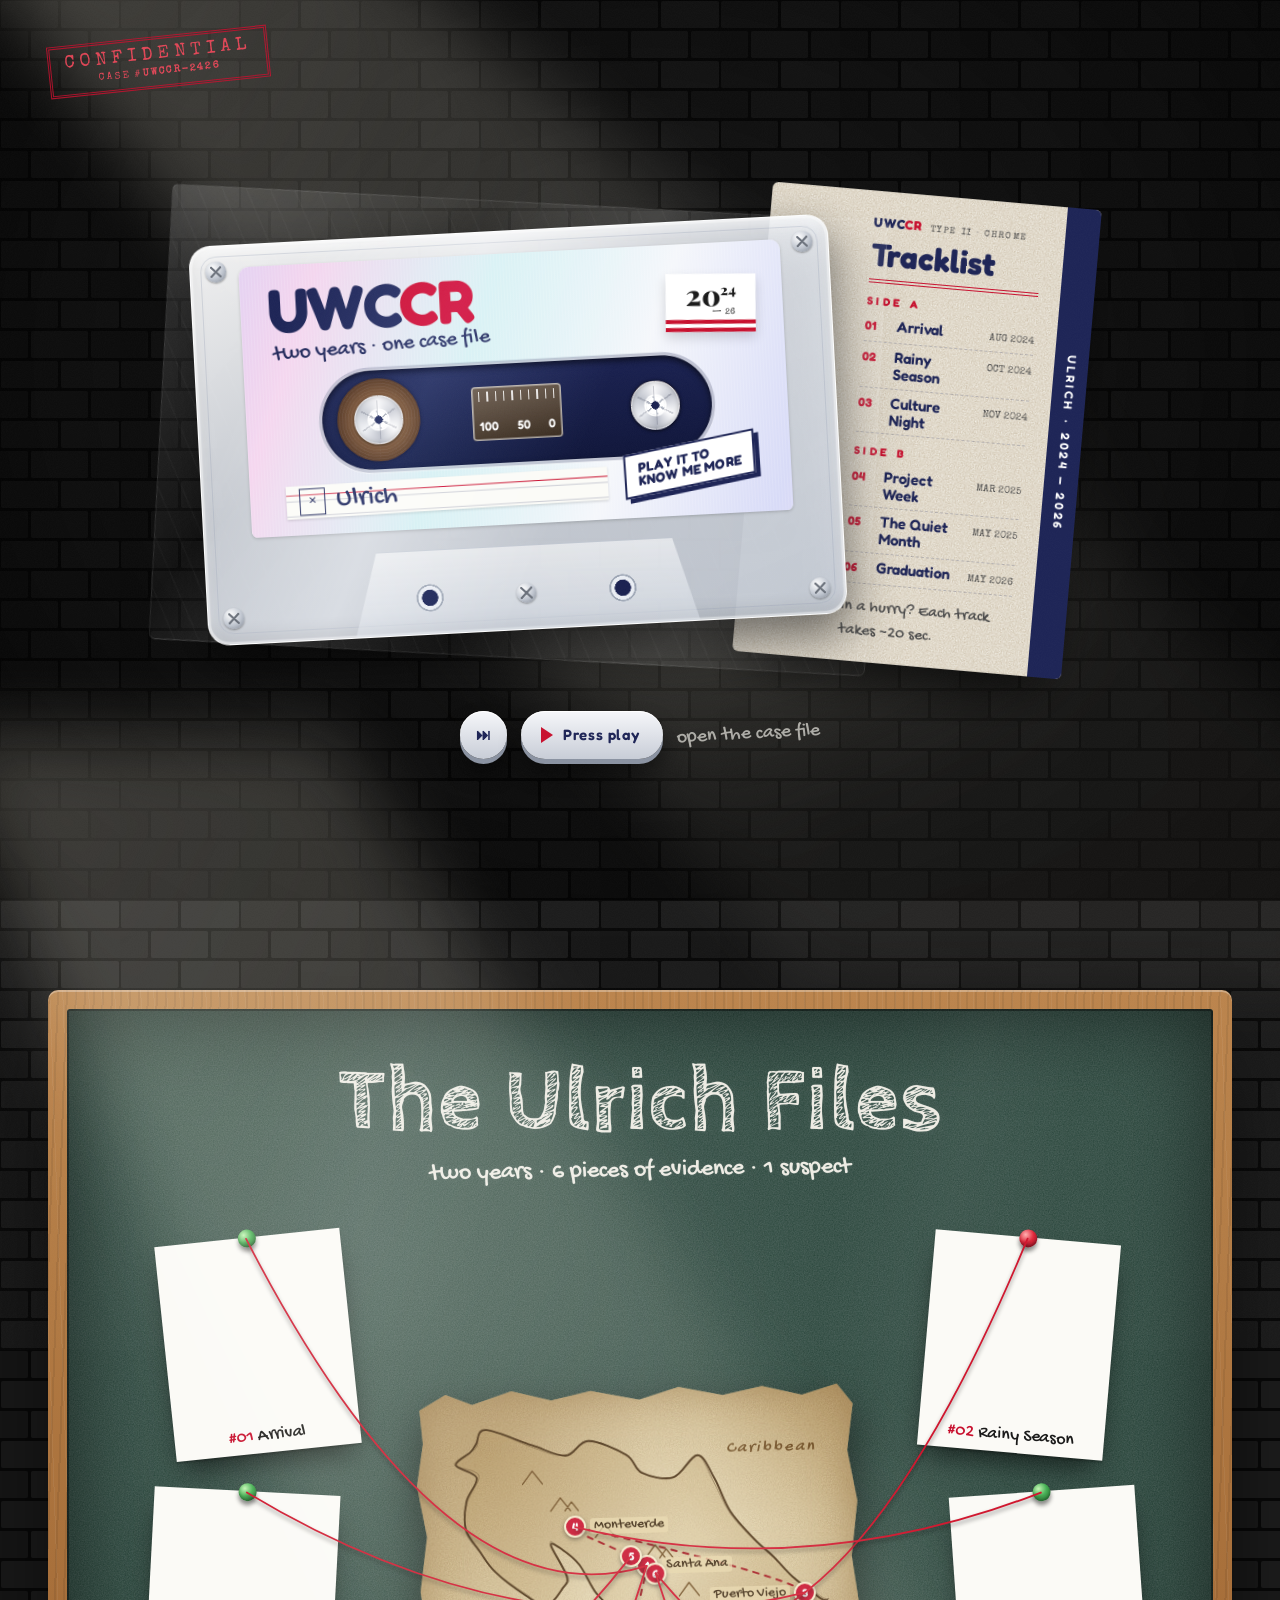
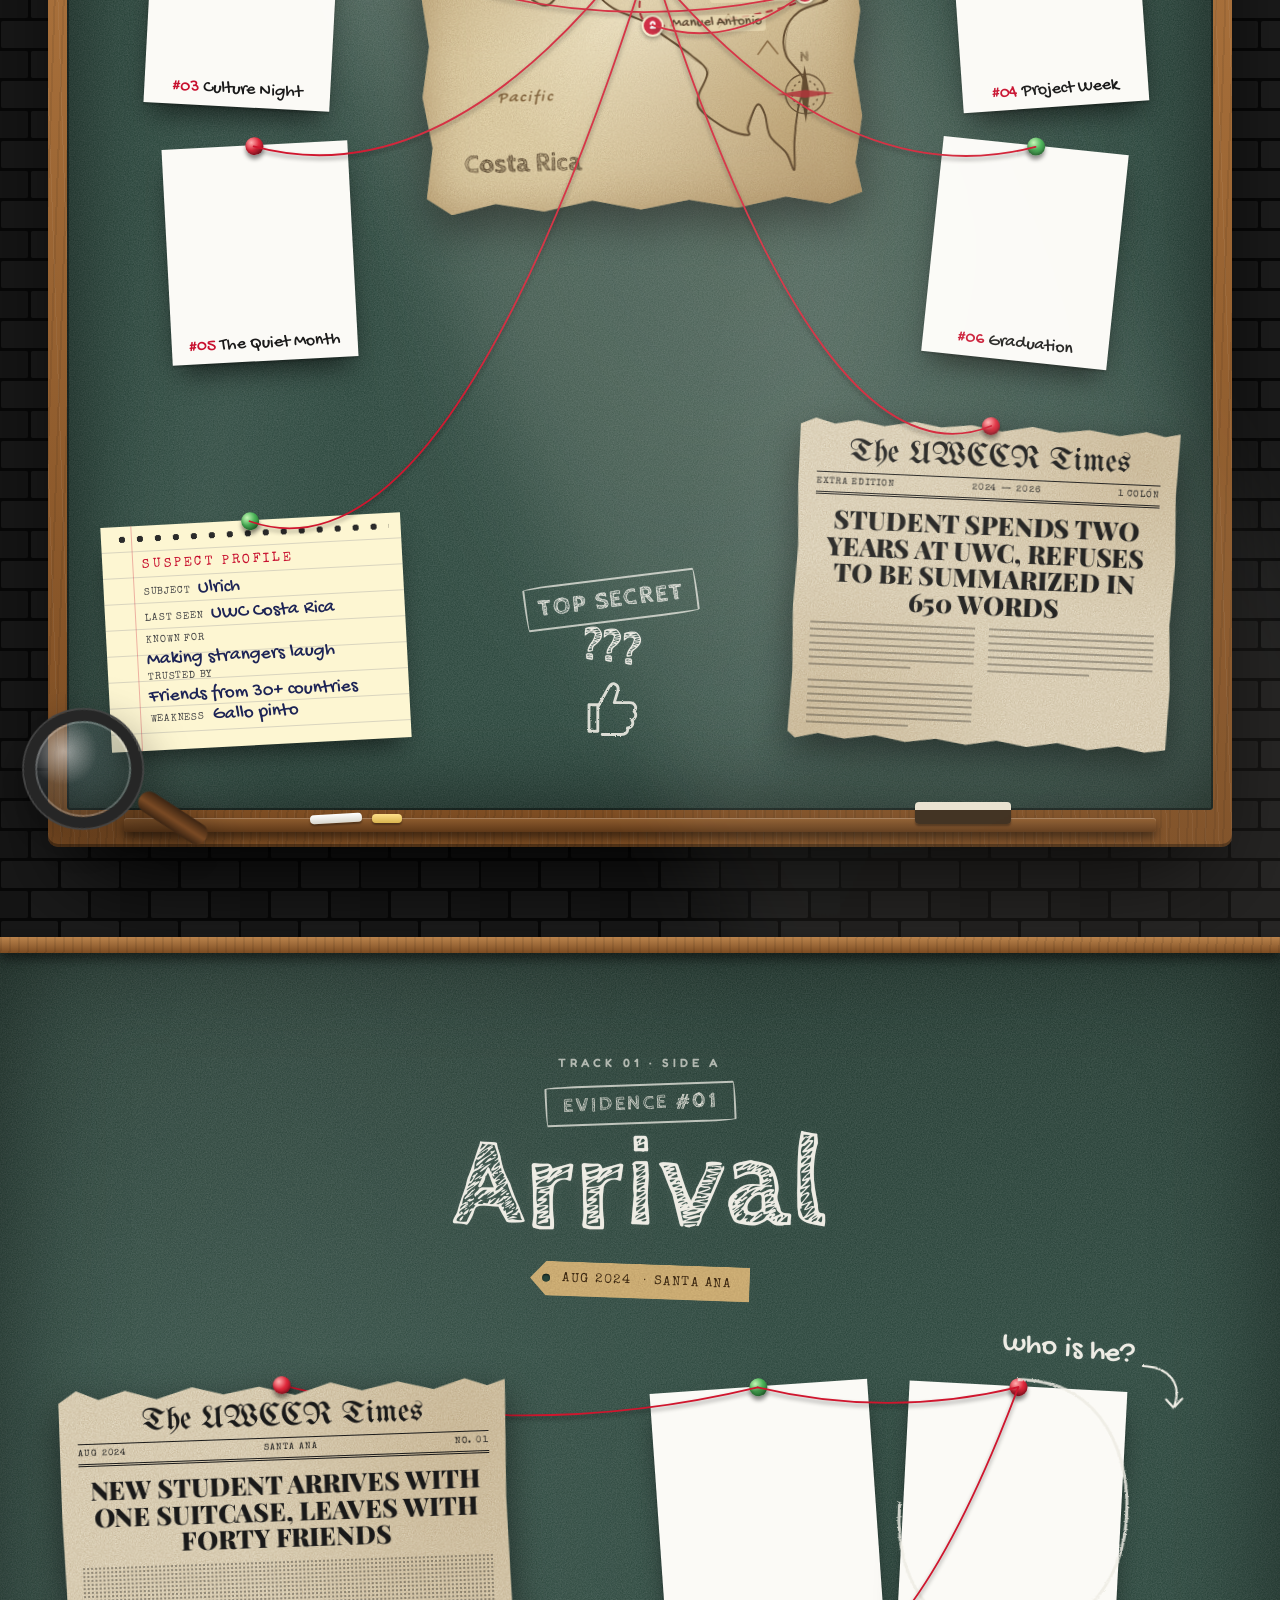
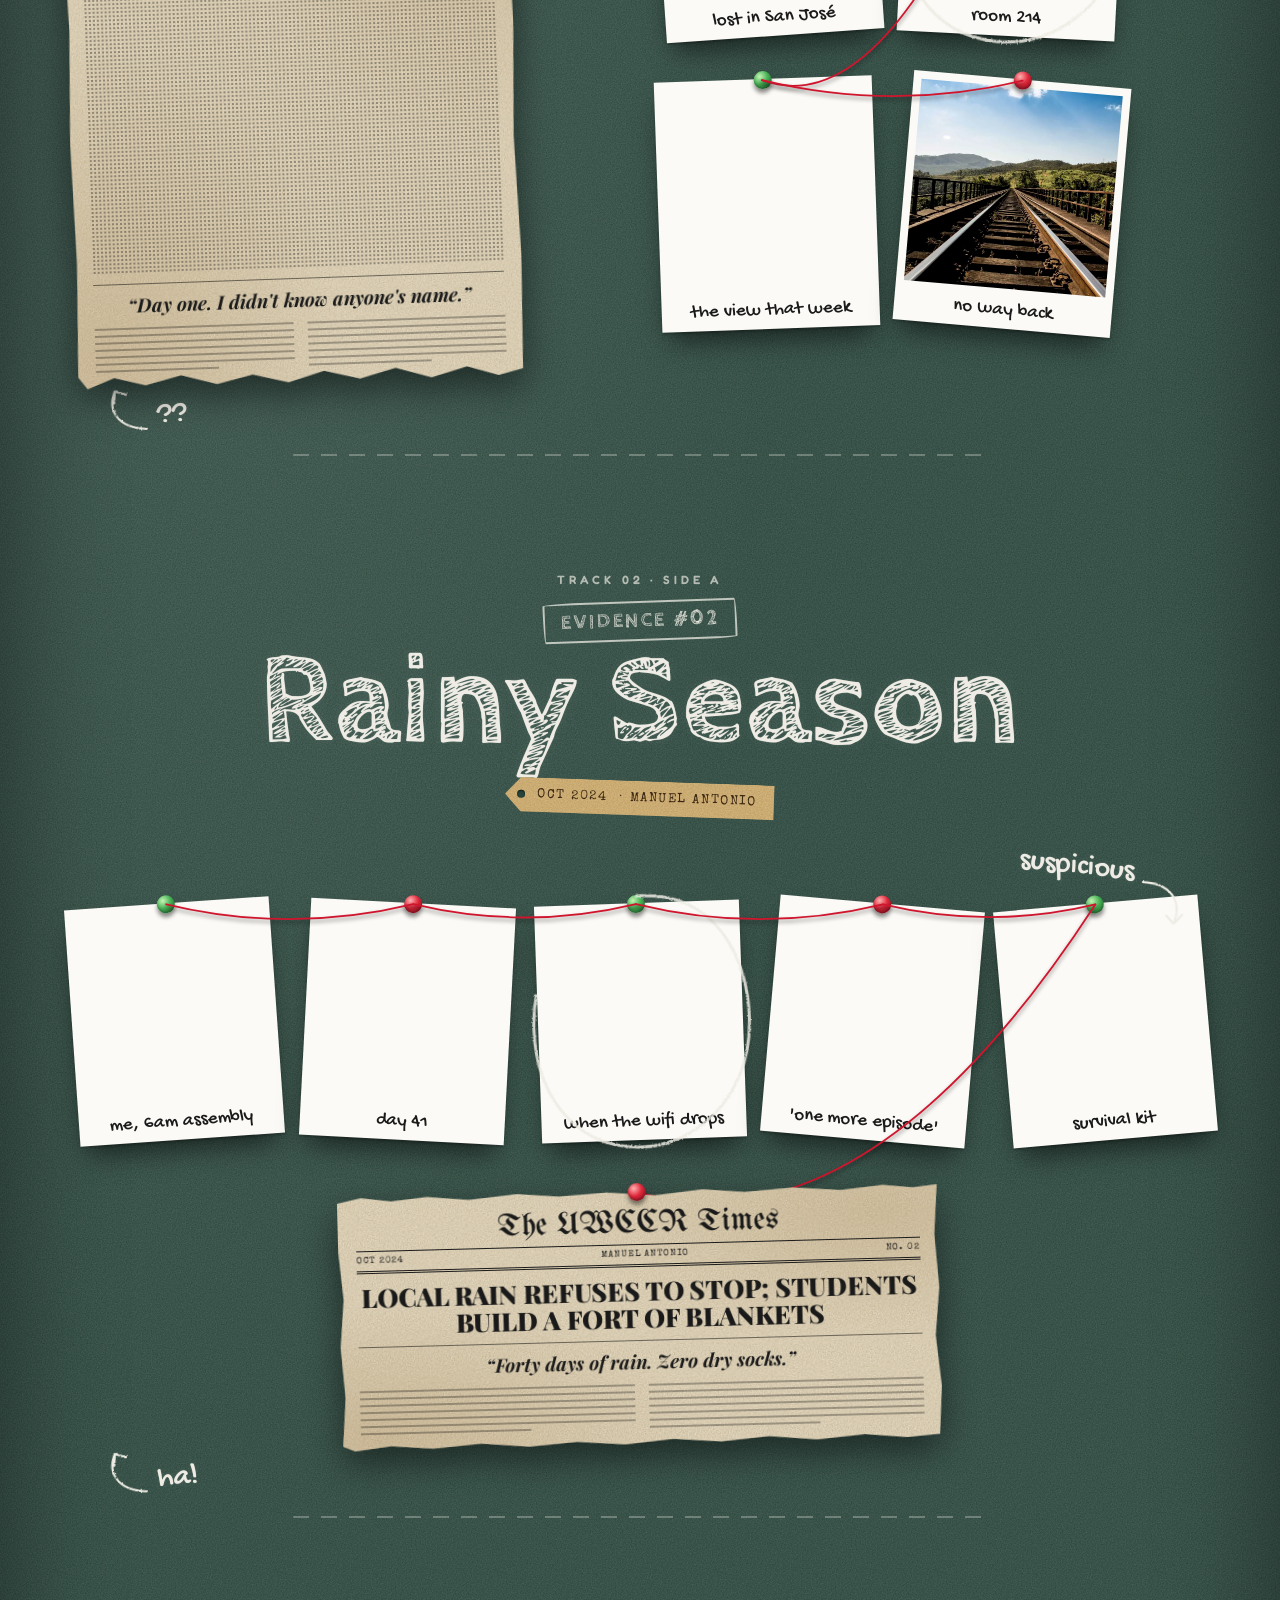
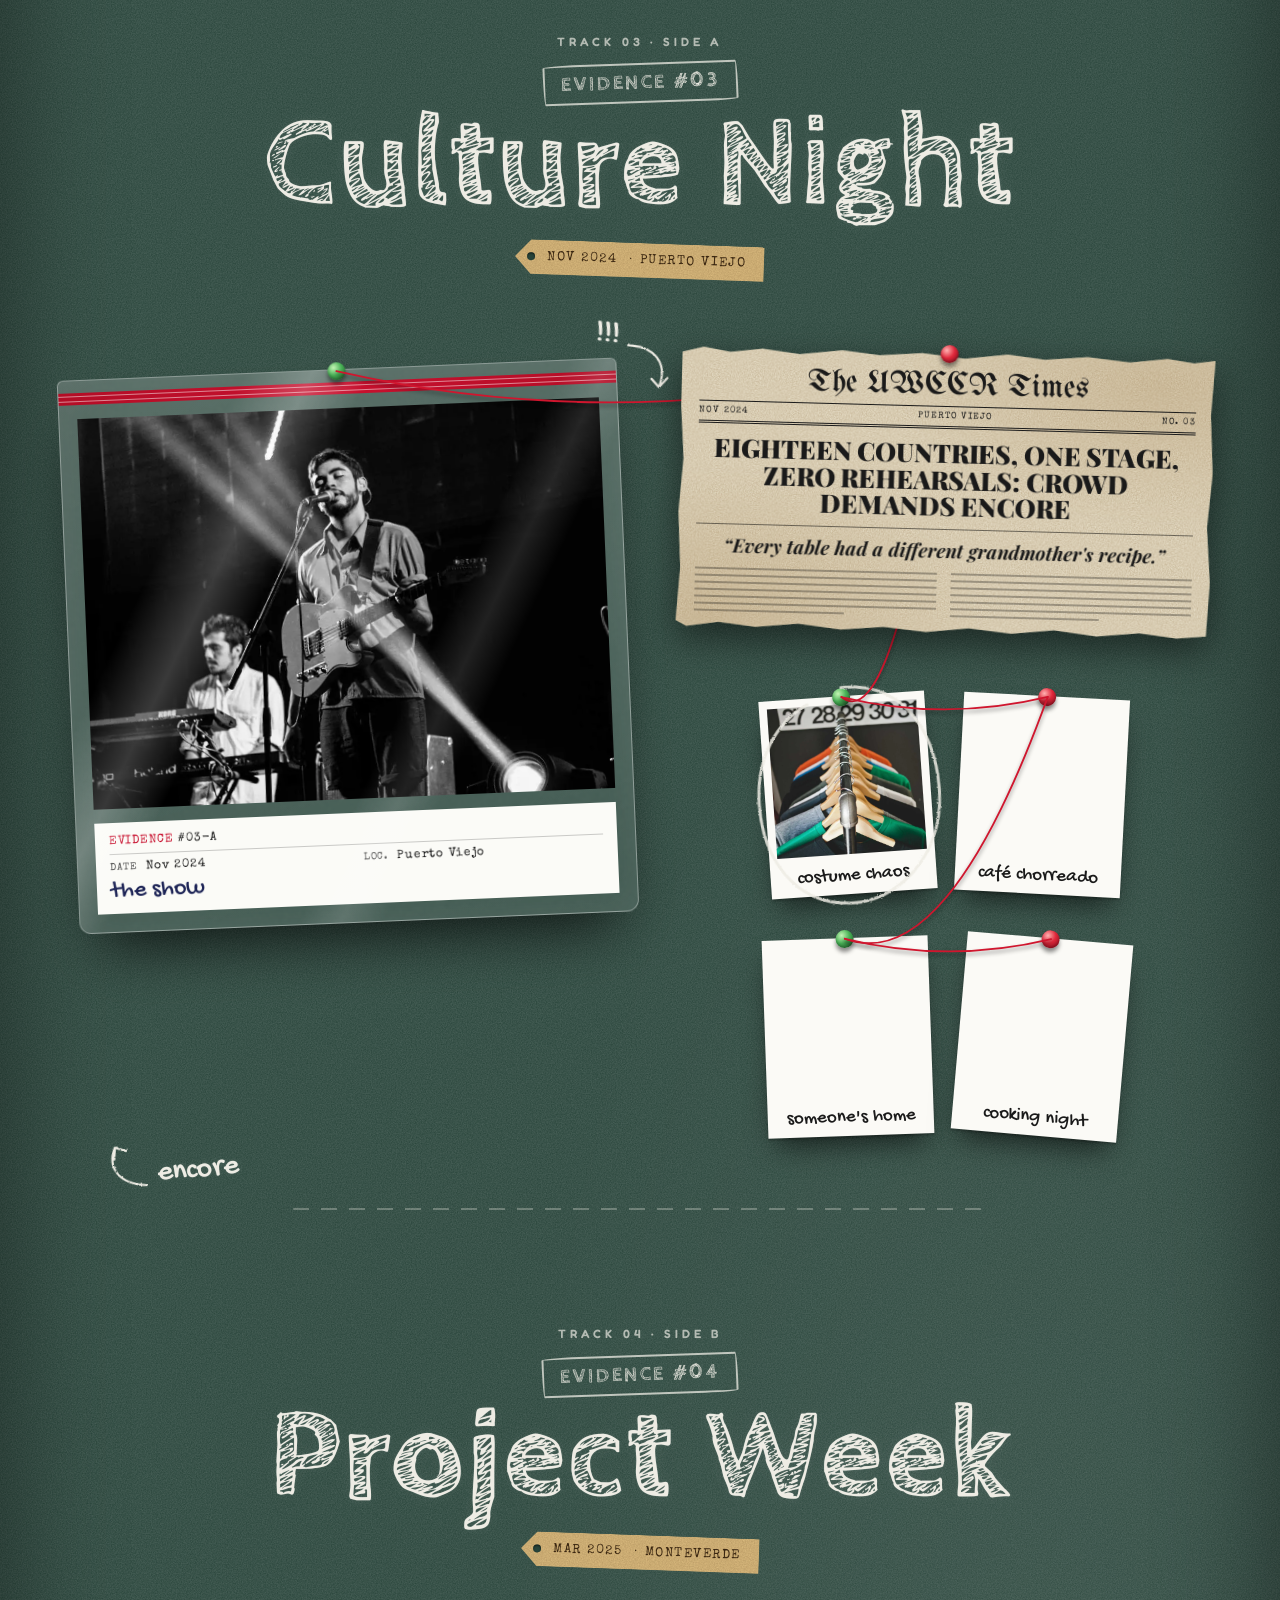
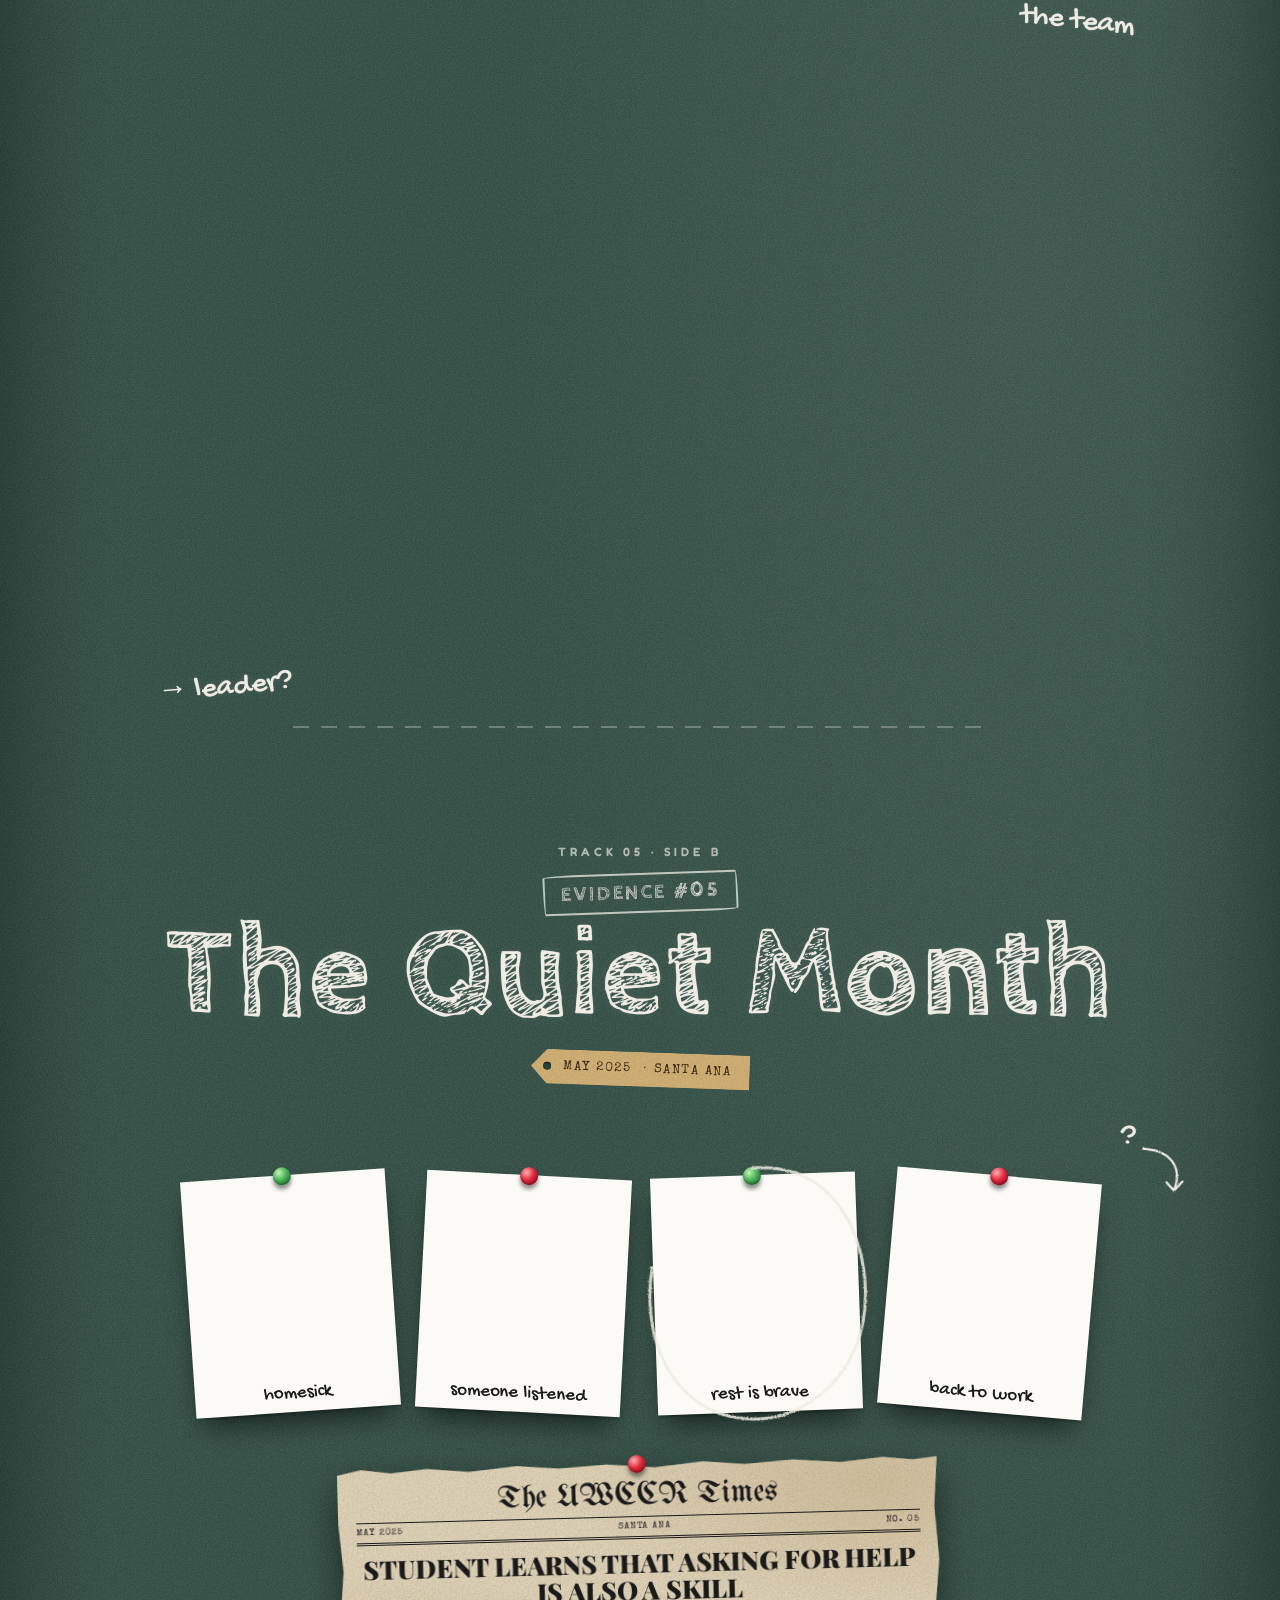
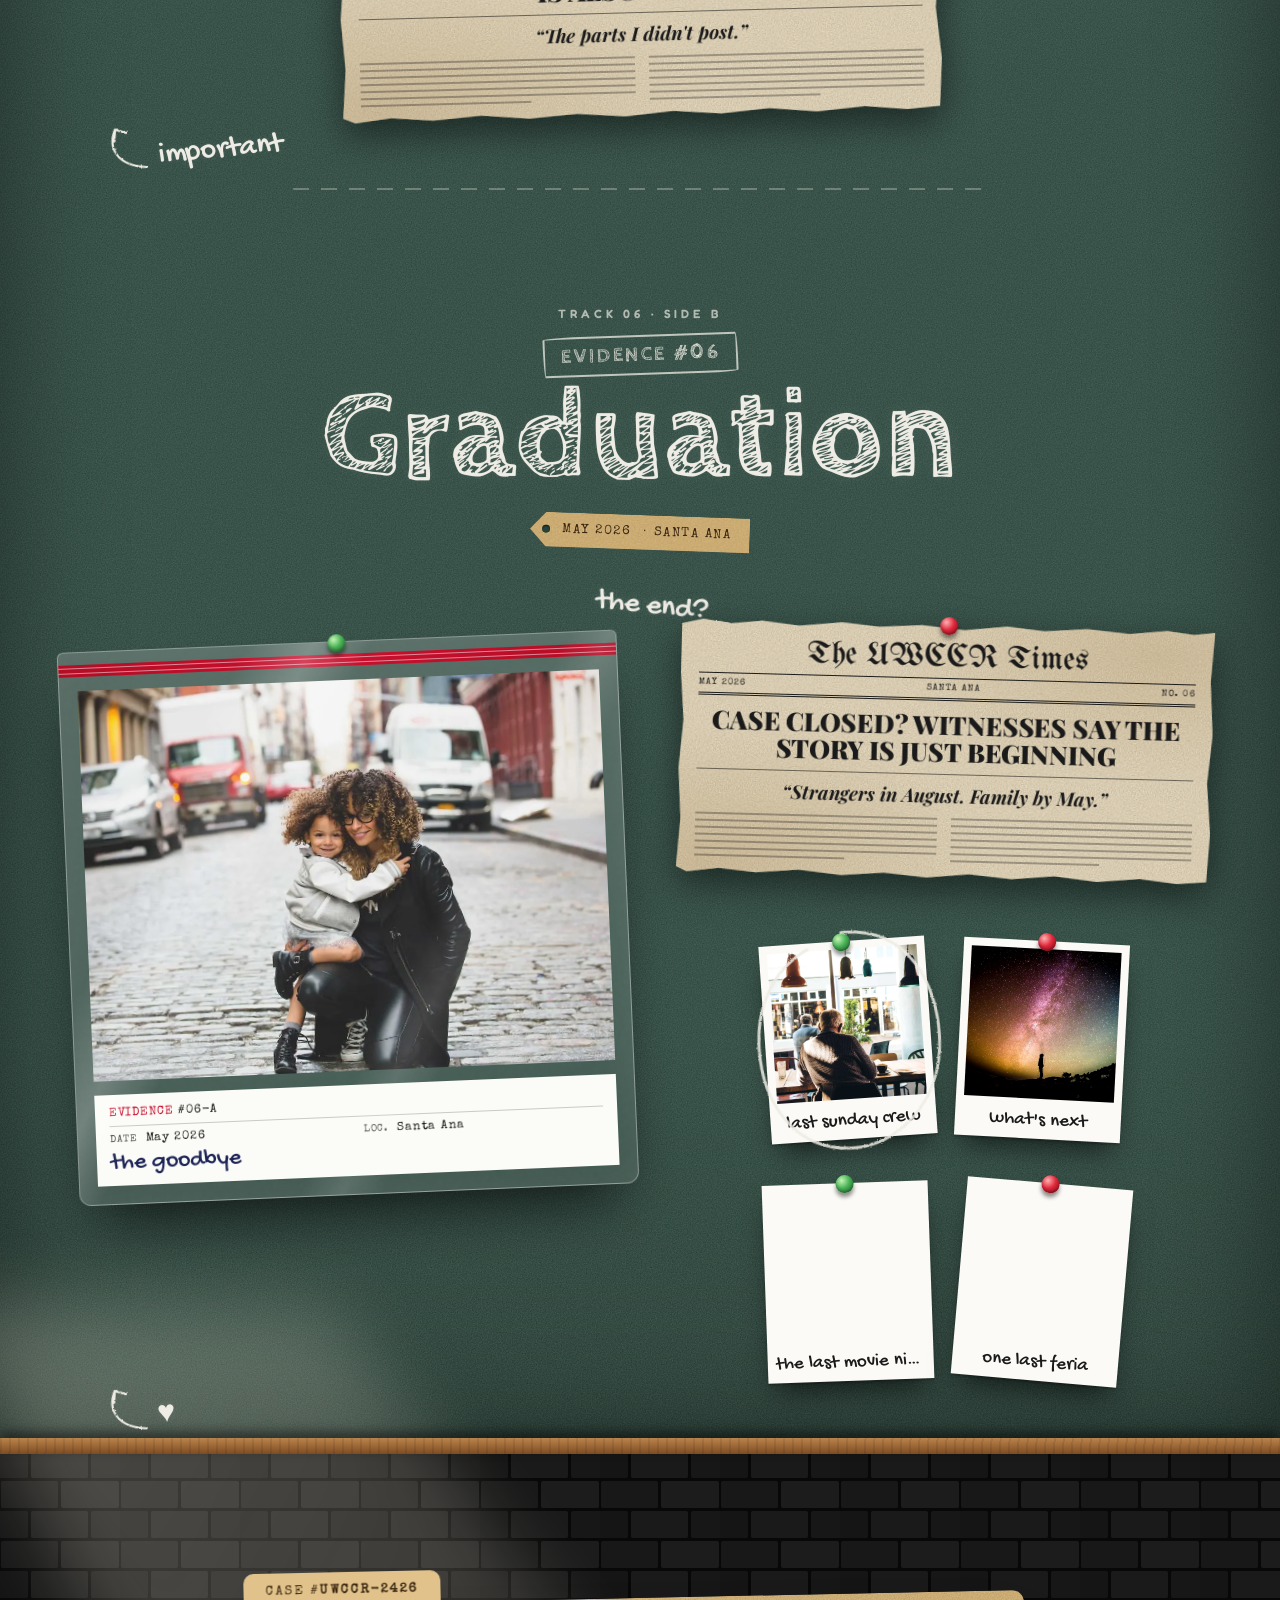
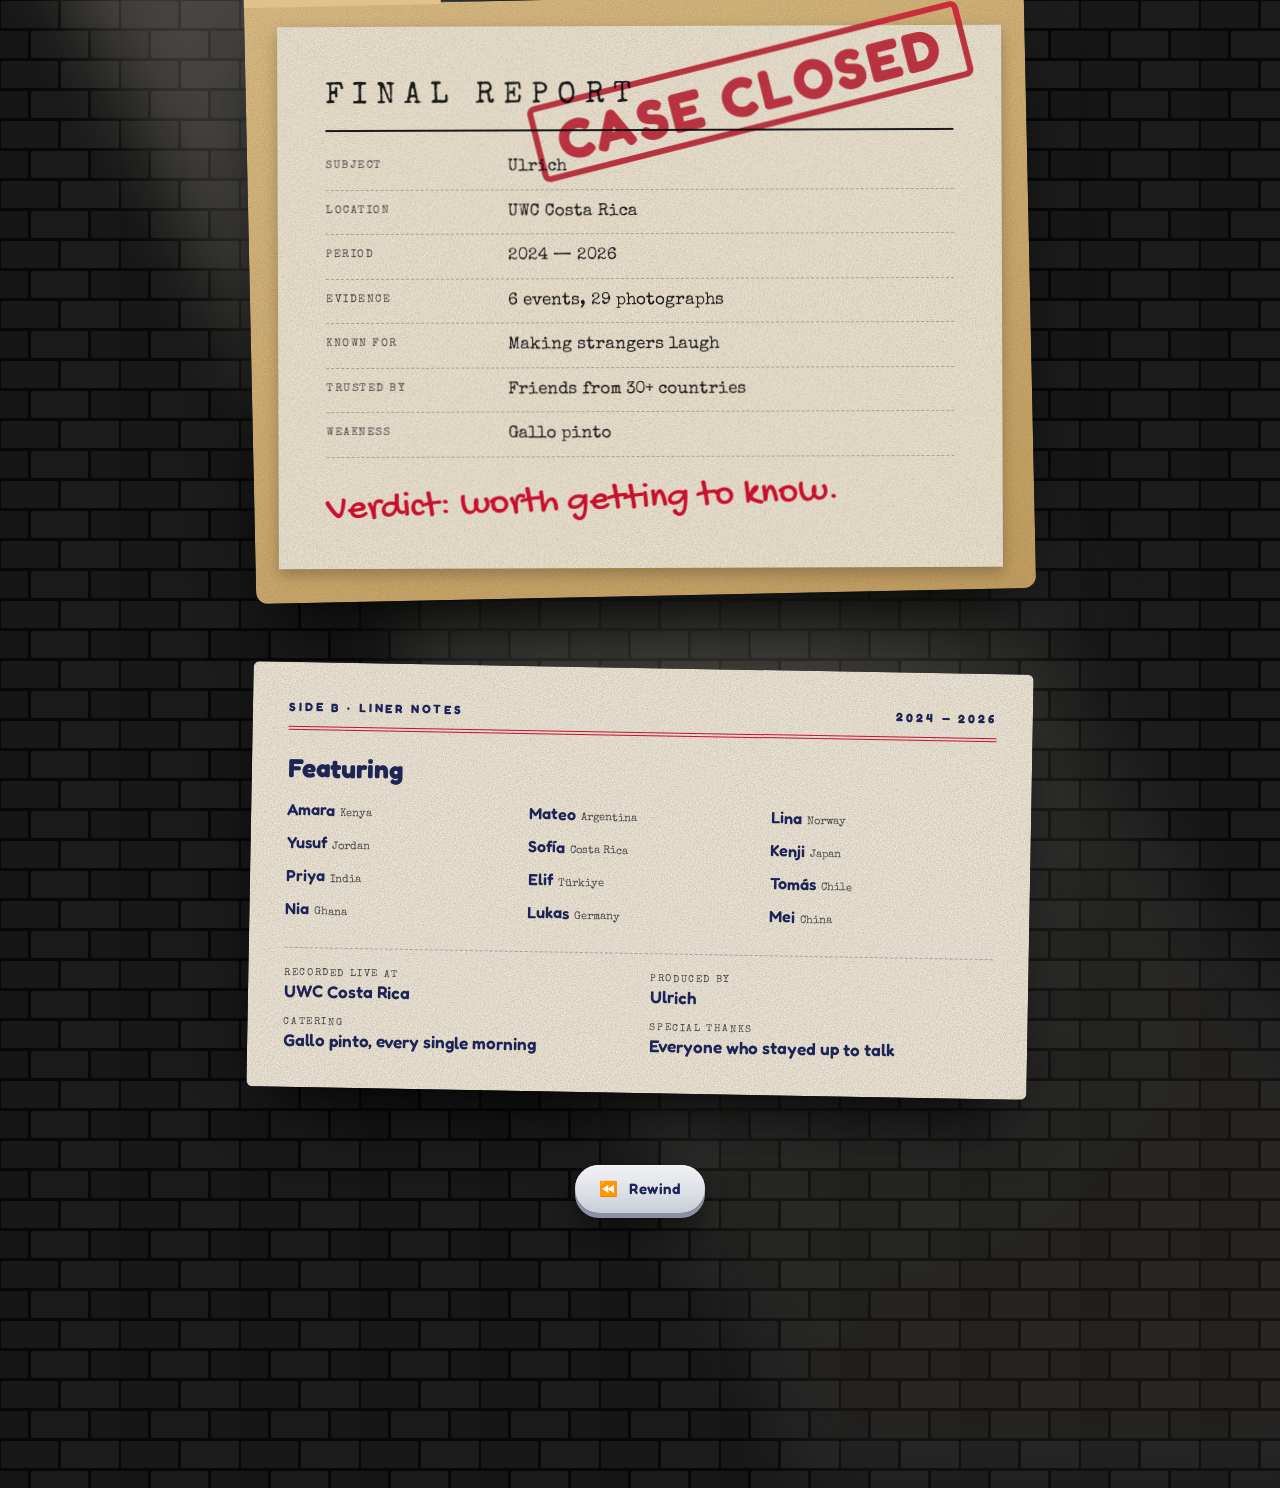
==== commit 90396f56: "Redesign as The Ulrich Files: cassette + detective board, organized by events Replace the film conce" ====
--- a/index.html
+++ b/index.html
@@ -3,158 +3,193 @@
 <head>
   <meta charset="utf-8" />
   <meta name="viewport" content="width=device-width, initial-scale=1, viewport-fit=cover" />
-  <title>UWCCR — The Film</title>
-  <meta name="description" content="Two years at UWC Costa Rica, told in five scenes: friends, humor, culture, vulnerability and the serious stuff." />
-  <meta name="theme-color" content="#141516" />
-  <meta property="og:title" content="UWCCR — The Film" />
-  <meta property="og:description" content="Two years at UWC Costa Rica, in five scenes." />
+  <title>The Ulrich Files</title>
+  <meta name="description" content="Two years at UWC Costa Rica, investigated one event at a time. Press play to know me more." />
+  <meta name="theme-color" content="#121212" />
+  <meta property="og:title" content="The Ulrich Files — UWC Costa Rica" />
+  <meta property="og:description" content="Two years at UWC Costa Rica, one event at a time." />
   <meta property="og:image" content="photos/cover/portrait.webp" />
-  <link rel="icon" href="data:image/svg+xml,%3Csvg xmlns='http://www.w3.org/2000/svg' viewBox='0 0 64 64'%3E%3Crect x='4' y='22' width='56' height='38' rx='4' fill='%23ece8df'/%3E%3Cg transform='rotate(-14 6 20)'%3E%3Crect x='4' y='8' width='56' height='12' rx='2' fill='%23111'/%3E%3Cpath d='M12 8h8l-6 12H6zM28 8h8l-6 12h-8zM44 8h8l-6 12h-8z' fill='%23e0262b'/%3E%3C/g%3E%3C/svg%3E" />
+  <link rel="icon" href="data:image/svg+xml,%3Csvg xmlns='http://www.w3.org/2000/svg' viewBox='0 0 64 64'%3E%3Crect x='2' y='12' width='60' height='40' rx='6' fill='%23e9ecf2'/%3E%3Crect x='12' y='24' width='40' height='14' rx='7' fill='%231d2456'/%3E%3Ccircle cx='21' cy='31' r='5' fill='%23cfd4de'/%3E%3Ccircle cx='43' cy='31' r='5' fill='%23cfd4de'/%3E%3Crect x='16' y='44' width='32' height='4' fill='%23c8102e'/%3E%3C/svg%3E" />
   <link rel="preconnect" href="https://fonts.googleapis.com" />
   <link rel="preconnect" href="https://fonts.gstatic.com" crossorigin />
-  <link href="https://fonts.googleapis.com/css2?family=Archivo+Black&family=DM+Serif+Display:ital@1&family=Gochi+Hand&family=Special+Elite&display=swap" rel="stylesheet" />
+  <link href="https://fonts.googleapis.com/css2?family=Cabin+Sketch:wght@400;700&family=Fredoka:wght@500;600;700&family=Gochi+Hand&family=Playfair+Display:ital,wght@0,700;0,900;1,700&family=Special+Elite&display=swap" rel="stylesheet" />
+  <link href="https://fonts.googleapis.com/css2?family=UnifrakturMaguntia&text=TheUWCCRimsDalyNw&display=swap" rel="stylesheet" />
   <link rel="stylesheet" href="css/style.css" />
-  <link rel="preload" as="image" href="photos/cover/portrait.webp" />
 </head>
 <body>
-  <a class="skip" href="#shotlist">Skip to the shot list</a>
-
-  <!-- Shared SVG defs: chalk-arrow heads, rough filter -->
+  <a class="skip" href="#board">Skip to the investigation board</a>
+
   <svg class="defs" aria-hidden="true" focusable="false" width="0" height="0">
     <defs>
       <filter id="rough">
-        <feTurbulence type="fractalNoise" baseFrequency="0.9" numOctaves="2" seed="3" result="n" />
-        <feDisplacementMap in="SourceGraphic" in2="n" scale="2.2" />
+        <feTurbulence type="fractalNoise" baseFrequency="0.9" numOctaves="2" seed="4" result="n" />
+        <feDisplacementMap in="SourceGraphic" in2="n" scale="2.4" />
+      </filter>
+      <filter id="chalky">
+        <feTurbulence type="fractalNoise" baseFrequency="1.4" numOctaves="2" seed="7" result="n" />
+        <feColorMatrix in="n" type="matrix" values="0 0 0 0 1  0 0 0 0 1  0 0 0 0 1  0 0 0 -1.6 1.35" result="m" />
+        <feComposite in="SourceGraphic" in2="m" operator="in" result="c" />
+        <feDisplacementMap in="c" in2="n" scale="1.6" />
       </filter>
     </defs>
   </svg>
 
-  <!-- ══════════════ OPENING ══════════════ -->
-  <header class="opening" id="top">
-    <div class="opening__lights" aria-hidden="true"></div>
-
-    <p class="chalk chalk--tl" aria-hidden="true">based on a true story</p>
-
-    <div class="opening__stage">
-      <!-- The clapperboard -->
-      <div class="clapper" id="clapper">
-        <div class="clapper__stick clapper__stick--top" aria-hidden="true">
-          <span class="clapper__hinge"></span>
-        </div>
-        <div class="clapper__stick clapper__stick--bottom" aria-hidden="true"></div>
-
-        <div class="clapper__board">
-          <div class="slate-row slate-row--prod">
-            <span class="slate-label">PROD.</span>
-            <span class="tape tape--label"><span data-bind="school">UWC Costa Rica</span></span>
-          </div>
-          <div class="slate-row slate-row--grid">
-            <div class="slate-cell"><span class="slate-label">ROLL</span><span class="marker">01</span></div>
-            <div class="slate-cell"><span class="slate-label">SCENES</span><span class="marker">05</span></div>
-            <div class="slate-cell"><span class="slate-label">TAKE</span><span class="marker">1</span></div>
-          </div>
-
-          <h1 class="title">
-            <span class="title__main">UWC<span class="title__o" aria-hidden="true"><span>CR</span></span><span class="sr-only">CR</span></span>
-            <span class="title__script">the film</span>
-          </h1>
-
-          <div class="slate-row slate-row--meta">
-            <div class="slate-cell"><span class="slate-label">DIRECTOR</span><span class="marker marker--sm" data-bind="director">Ulrich</span></div>
-            <div class="slate-cell"><span class="slate-label">DATE</span><span class="marker marker--sm" data-bind="years">2024 — 2026</span></div>
-            <div class="slate-cell"><span class="slate-label">RUNTIME</span><span class="marker marker--sm" data-bind="runtime">2 min 30 sec</span></div>
-          </div>
-        </div>
-      </div>
-
-      <!-- Polaroid portrait with binder clip -->
-      <figure class="polaroid polaroid--hero" data-reveal>
-        <span class="binder" aria-hidden="true"></span>
-        <img id="portrait" src="photos/cover/portrait.webp" width="900" height="1100" alt="" fetchpriority="high" />
-        <figcaption class="signature" data-bind="director">Ulrich</figcaption>
-      </figure>
-
-      <!-- Lanyard badge -->
-      <div class="badge" aria-hidden="true">
-        <span class="badge__strap"></span>
-        <span class="badge__clip"></span>
-        <div class="badge__card">
-          <span class="badge__org">UWC · COSTA RICA</span>
-          <span class="badge__role">STUDENT</span>
-          <span class="badge__name" data-bind="director">Ulrich</span>
-          <span class="badge__years" data-bind="years">2024 — 2026</span>
-          <span class="badge__bar"></span>
-        </div>
-      </div>
-
-      <!-- Circular sticker -->
-      <svg class="sticker sticker--puravida" viewBox="0 0 120 120" aria-hidden="true">
-        <defs><path id="circ" d="M60,60 m-44,0 a44,44 0 1,1 88,0 a44,44 0 1,1 -88,0" /></defs>
-        <circle cx="60" cy="60" r="58" fill="#e0262b" />
-        <circle cx="60" cy="60" r="31" fill="none" stroke="#fff" stroke-width="1.5" stroke-dasharray="3 4" />
-        <text font-family="Archivo Black" font-size="13" letter-spacing="2.6" fill="#fff"><textPath href="#circ">PURA VIDA · PURA VIDA · PURA VIDA ·</textPath></text>
-        <text x="60" y="67" text-anchor="middle" font-family="DM Serif Display" font-style="italic" font-size="22" fill="#fff">CR</text>
-      </svg>
+  <!-- ══════════════ SIDE A · THE TAPE ══════════════ -->
+  <header class="deck" id="top">
+    <div class="spot spot--deck" aria-hidden="true"></div>
+
+    <div class="deck__stamp" aria-hidden="true">
+      <span>CONFIDENTIAL</span>
+      <small>case #<b data-bind="caseNo">UWCCR-2426</b></small>
     </div>
 
-    <div class="chalk-note chalk-note--hero" aria-hidden="true">
-      <span class="chalk">a story in five scenes</span>
-      <svg viewBox="0 0 90 90" class="arrow"><path d="M10 8 C 60 10, 78 38, 52 78 M52 78 l-3 -16 M52 78 l14 -9" /></svg>
+    <div class="deck__stage">
+      <!-- J-card (tracklist) -->
+      <aside class="jcard" aria-labelledby="tracks-title">
+        <div class="jcard__spine" aria-hidden="true"><span data-bind="name">Ulrich</span><span>·</span><span data-bind="years">2024 — 2026</span></div>
+        <div class="jcard__body">
+          <p class="jcard__brand">UWC<b>CR</b> <span>TYPE II · CHROME</span></p>
+          <h2 id="tracks-title" class="jcard__title">Tracklist</h2>
+          <div class="jcard__sides" id="tracks"><!-- rendered --></div>
+          <p class="jcard__foot">In a hurry? Each track takes ~20 sec.</p>
+        </div>
+      </aside>
+
+      <!-- The cassette -->
+      <div class="cassette" id="cassette" role="img" aria-label="Cassette tape labelled UWCCR, Ulrich, 2024 to 2026 — play it to know me more">
+        <div class="cassette__shell">
+          <span class="screw screw--tl"></span><span class="screw screw--tr"></span>
+          <span class="screw screw--bl"></span><span class="screw screw--br"></span>
+
+          <div class="label">
+            <div class="label__holo" aria-hidden="true"></div>
+            <div class="label__top">
+              <div>
+                <p class="label__title">UWC<span>CR</span></p>
+                <p class="label__sub">two years · one case file</p>
+              </div>
+              <p class="label__year"><span>20</span><sup>24</sup><small>— 26</small></p>
+            </div>
+
+            <div class="window">
+              <div class="reel reel--l"><span class="reel__tape"></span><span class="reel__hub"><i></i></span></div>
+              <div class="window__mid">
+                <span class="window__ticks"></span>
+                <span class="window__nums"><i>100</i><i>50</i><i>0</i></span>
+              </div>
+              <div class="reel reel--r"><span class="reel__tape"></span><span class="reel__hub"><i></i></span></div>
+            </div>
+
+            <div class="label__name">
+              <span class="label__x">✕</span>
+              <span class="label__hand" data-bind="name">Ulrich</span>
+            </div>
+            <span class="sticker-play">PLAY IT TO<br />KNOW ME MORE</span>
+          </div>
+
+          <div class="cassette__bottom">
+            <span class="hole"></span><span class="screw screw--c"></span><span class="hole"></span>
+          </div>
+          <span class="cassette__shine" aria-hidden="true"></span>
+        </div>
+      </div>
     </div>
 
-    <a class="play" href="#shotlist">
-      <span class="play__dot" aria-hidden="true"></span>
-      Press play
-    </a>
+    <nav class="transport" aria-label="Tape controls">
+      <a class="tbtn" href="#credits" aria-label="Skip to the end">⏭</a>
+      <a class="tbtn tbtn--play" href="#board" id="play"><span class="tbtn__tri" aria-hidden="true"></span>Press play</a>
+      <span class="transport__hint">open the case file</span>
+    </nav>
   </header>
 
-  <main id="reel">
-    <!-- ══════════════ SHOT LIST ══════════════ -->
-    <section class="shotlist" id="shotlist" aria-labelledby="shotlist-title">
-      <div class="clipboard">
-        <span class="clipboard__clip" aria-hidden="true"></span>
-        <div class="clipboard__paper">
-          <div class="paper-head">
-            <h2 id="shotlist-title" class="typewriter">SHOT LIST</h2>
-            <span class="typewriter paper-head__meta">PROD. <span data-bind="school">UWC Costa Rica</span> · DIR. <span data-bind="director">Ulrich</span></span>
-          </div>
-          <ol class="shots" id="shots"><!-- rendered by main.js --></ol>
-          <p class="pen pen--foot">← in a hurry? each scene takes ~30 seconds</p>
-        </div>
+  <main>
+    <!-- ══════════════ THE BOARD ══════════════ -->
+    <section class="board-sec" id="board" aria-labelledby="board-title">
+      <div class="spot spot--board" aria-hidden="true"></div>
+      <div class="frame">
+        <div class="board" id="boardEl">
+          <svg class="strings" aria-hidden="true"><g></g></svg>
+
+          <header class="board__head">
+            <h2 id="board-title" class="chalk-title">The <span data-bind="name">Ulrich</span> Files</h2>
+            <p class="chalk board__sub">two years · <span id="evCount">6</span> pieces of evidence · 1 suspect</p>
+          </header>
+
+          <div class="board__grid" id="boardGrid">
+            <figure class="map" id="map">
+              <div class="map__paper">
+                <div class="map__area">
+                  <svg class="map__svg" id="mapSvg" viewBox="0 0 360 340" aria-hidden="true"></svg>
+                  <div class="map__pins" id="mapPins"></div>
+                </div>
+              </div>
+              <figcaption class="sr-only">Hand-drawn map of Costa Rica with the place of each event marked.</figcaption>
+            </figure>
+            <!-- event polaroids rendered here -->
+          </div>
+
+          <div class="board__props">
+            <div class="notepad" data-pin>
+              <span class="pin pin--green" aria-hidden="true"></span>
+              <p class="notepad__h">Suspect profile</p>
+              <dl id="profile"></dl>
+            </div>
+
+            <div class="doodles" aria-hidden="true">
+              <span class="chalk doodle doodle--secret">TOP SECRET</span>
+              <span class="chalk doodle doodle--q">???</span>
+              <svg class="doodle-thumb" viewBox="0 0 60 60"><path d="M18 52 V28 M18 28 h-8 v24 h8 M18 30 l10 -18 c4 -6 10 -2 8 4 l-3 10 h14 c5 0 7 5 4 8 c3 3 1 7 -2 8 c2 3 0 7 -4 7 c1 4 -2 6 -6 6 H22" /></svg>
+            </div>
+
+            <article class="news news--board" data-pin>
+              <span class="pin pin--red" aria-hidden="true"></span>
+              <header class="news__mast"><p class="news__name">The UWCCR Times</p><p class="news__line"><span>Extra edition</span><span data-bind="years">2024 — 2026</span><span>1 colón</span></p></header>
+              <h3 class="news__head">Student spends two years at UWC, refuses to be summarized in 650 words</h3>
+              <div class="news__cols" aria-hidden="true"><i></i><i></i><i></i></div>
+            </article>
+          </div>
+
+          <div class="magnifier" aria-hidden="true"><span class="magnifier__lens"></span><span class="magnifier__handle"></span></div>
+        </div>
+        <div class="tray" aria-hidden="true"><i></i><i></i><i class="tray__eraser"></i></div>
       </div>
     </section>
 
-    <!-- Scenes are rendered here by main.js from js/data.js -->
-    <div id="scenes"></div>
-
-    <!-- ══════════════ END CREDITS ══════════════ -->
-    <section class="credits" id="credits" aria-labelledby="credits-title">
-      <div class="credits__roll">
-        <p class="credits__fin" id="credits-title">Fin.</p>
-        <p class="credits__a">a film by</p>
-        <p class="credits__name" data-bind="director">Ulrich</p>
-
-        <h3 class="credits__h">Starring</h3>
-        <ul class="credits__cast" id="cast"></ul>
-
-        <dl class="credits__crew" id="crew"></dl>
-
-        <p class="credits__small" data-bind="place">Santa Ana, Costa Rica</p>
-        <p class="credits__small credits__disclaimer" data-bind="disclaimer"></p>
-
-        <a class="replay" href="#top" id="replay">
-          <svg viewBox="0 0 24 24" aria-hidden="true"><path d="M4 12a8 8 0 1 0 2.4-5.7M4 4v4h4" /></svg>
-          Watch again
-        </a>
-      </div>
+    <!-- ══════════════ EVIDENCE (one per event) ══════════════ -->
+    <div class="case" id="case"></div>
+
+    <!-- ══════════════ CASE CLOSED ══════════════ -->
+    <section class="closed" id="credits" aria-labelledby="closed-title">
+      <div class="spot spot--closed" aria-hidden="true"></div>
+      <div class="folder">
+        <span class="folder__tab">CASE #<b data-bind="caseNo">UWCCR-2426</b></span>
+        <div class="folder__page">
+          <h2 id="closed-title" class="typed">FINAL REPORT</h2>
+          <dl class="report" id="report"></dl>
+          <p class="verdict" data-bind="verdict">Verdict: worth getting to know.</p>
+          <span class="bigstamp" aria-hidden="true">CASE CLOSED</span>
+        </div>
+      </div>
+
+      <div class="liner">
+        <div class="liner__head">
+          <span>SIDE B · LINER NOTES</span><span data-bind="years">2024 — 2026</span>
+        </div>
+        <h3 class="liner__h">Featuring</h3>
+        <ul class="liner__cast" id="cast"></ul>
+        <dl class="liner__credits" id="creditsList"></dl>
+      </div>
+
+      <a class="tbtn tbtn--rewind" href="#top" id="rewind"><span aria-hidden="true">⏪</span> Rewind</a>
     </section>
   </main>
 
-  <!-- Recording HUD -->
+  <!-- Mini cassette HUD -->
   <div class="hud" aria-hidden="true">
-    <span class="hud__rec"><i></i>REC</span>
-    <span class="hud__tc" id="tc">00:00:00:00</span>
-    <span class="hud__scene" id="hud-scene">OPENING</span>
+    <span class="hud__tape"><i class="hud__reel"></i><i class="hud__reel"></i></span>
+    <span class="hud__side" id="hudSide">SIDE A</span>
+    <span class="hud__count" id="hudCount">000</span>
+    <span class="hud__label" id="hudLabel">INTRO</span>
   </div>
 
   <!-- Lightbox -->
@@ -162,7 +197,7 @@
     <figure class="lightbox__frame">
       <img id="lb-img" src="" alt="" />
       <figcaption>
-        <span class="lightbox__count typewriter" id="lb-count"></span>
+        <span class="lightbox__count" id="lb-count"></span>
         <span class="lightbox__cap" id="lb-cap"></span>
       </figcaption>
     </figure>
@@ -172,7 +207,6 @@
   </dialog>
 
   <div class="grain" aria-hidden="true"></div>
-  <div class="vignette" aria-hidden="true"></div>
 
   <script src="js/data.js"></script>
   <script src="js/main.js"></script>
--- a/css/style.css
+++ b/css/style.css
@@ -1,36 +1,40 @@
 /* ═══════════════════════════════════════════════════════════
-   UWCCR — THE FILM
-   Chalkboard cinema × kraft-paper portfolio
+   THE ULRICH FILES
+   Detective chalkboard × holographic cassette
    ═══════════════════════════════════════════════════════════ */
 
 :root {
-  --board: #151617;
-  --board-2: #1d1f21;
-  --night: #0a0a0b;
-  --chalk: #ece9e1;
-  --chalk-2: rgba(236, 233, 225, 0.62);
-  --chalk-3: rgba(236, 233, 225, 0.28);
-  --paper: #f6f3ec;
-  --slate: #e8e5de;
-  --ink: #161616;
-  --ink-2: #3b3b3b;
-  --red: #e0262b;
-  --red-2: #b51b20;
-  --kraft: #c49a6b;
-  --kraft-2: #a97e50;
-  --tape: rgba(236, 225, 178, 0.82);
-  --olive: #c6bf86;
-  --amber: #eaa33a;
-
-  --f-head: "Archivo Black", "Arial Black", Impact, sans-serif;
-  --f-serif: "DM Serif Display", Georgia, serif;
+  --wall: #0d0d0d;
+  --green: #28443a;
+  --green-2: #20372e;
+  --chalk: #eeece4;
+  --chalk-2: rgba(238, 236, 228, 0.68);
+  --chalk-3: rgba(238, 236, 228, 0.3);
+  --paper: #f7f5ee;
+  --news: #ece4cf;
+  --parch: #e7d6aa;
+  --ink: #1a1a1a;
+  --ink-2: #4a4a4a;
+  --navy: #1d2456;
+  --red: #c8102e;
+  --red-2: #9e0c24;
+  --wood: #a8703b;
+  --wood-2: #7c4c22;
+  --manila: #dcbc80;
+  --brown: #3b2711;
+
+  --f-chalk: "Cabin Sketch", "Comic Sans MS", cursive;
   --f-hand: "Gochi Hand", "Comic Sans MS", cursive;
+  --f-round: "Fredoka", "Arial Rounded MT Bold", system-ui, sans-serif;
+  --f-news: "Playfair Display", Georgia, serif;
   --f-type: "Special Elite", "Courier New", monospace;
-
+  --f-black: "UnifrakturMaguntia", "Playfair Display", serif;
+
+  --noise-chalk: url("data:image/svg+xml;utf8,<svg xmlns='http://www.w3.org/2000/svg' width='220' height='220'><filter id='n'><feTurbulence type='fractalNoise' baseFrequency='.8' numOctaves='3' stitchTiles='stitch'/><feColorMatrix values='0 0 0 0 1 0 0 0 0 1 0 0 0 0 1 0 0 0 .16 0'/></filter><rect width='100%' height='100%' filter='url(%23n)'/></svg>");
   --noise-light: url("data:image/svg+xml;utf8,<svg xmlns='http://www.w3.org/2000/svg' width='220' height='220'><filter id='n'><feTurbulence type='fractalNoise' baseFrequency='.8' numOctaves='3' stitchTiles='stitch'/><feColorMatrix values='0 0 0 0 1 0 0 0 0 1 0 0 0 0 1 0 0 0 .55 0'/></filter><rect width='100%' height='100%' filter='url(%23n)'/></svg>");
-  --noise-dark: url("data:image/svg+xml;utf8,<svg xmlns='http://www.w3.org/2000/svg' width='220' height='220'><filter id='n'><feTurbulence type='fractalNoise' baseFrequency='.75' numOctaves='3' stitchTiles='stitch'/><feColorMatrix values='0 0 0 0 0.2 0 0 0 0 0.12 0 0 0 0 0.05 0 0 0 .5 0'/></filter><rect width='100%' height='100%' filter='url(%23n)'/></svg>");
-  --holes: url("data:image/svg+xml;utf8,<svg xmlns='http://www.w3.org/2000/svg' width='26' height='34'><rect x='7' y='5' width='12' height='10' rx='2.2' fill='%23ece6d6'/></svg>");
-  --holes-b: url("data:image/svg+xml;utf8,<svg xmlns='http://www.w3.org/2000/svg' width='26' height='34'><rect x='7' y='19' width='12' height='10' rx='2.2' fill='%23ece6d6'/></svg>");
+  --noise-dark: url("data:image/svg+xml;utf8,<svg xmlns='http://www.w3.org/2000/svg' width='220' height='220'><filter id='n'><feTurbulence type='fractalNoise' baseFrequency='.75' numOctaves='3' stitchTiles='stitch'/><feColorMatrix values='0 0 0 0 0.25 0 0 0 0 0.15 0 0 0 0 0.05 0 0 0 .42 0'/></filter><rect width='100%' height='100%' filter='url(%23n)'/></svg>");
+  --bricks: url("data:image/svg+xml;utf8,<svg xmlns='http://www.w3.org/2000/svg' width='120' height='60'><rect width='120' height='60' fill='%23080808'/><rect x='1' y='1' width='57' height='27' rx='2' fill='%23181818'/><rect x='61' y='1' width='58' height='27' rx='2' fill='%231c1c1c'/><rect x='-29' y='31' width='57' height='27' rx='2' fill='%23151515'/><rect x='31' y='31' width='57' height='27' rx='2' fill='%231a1a1a'/><rect x='91' y='31' width='57' height='27' rx='2' fill='%23171717'/></svg>");
+  --torn: polygon(0 2%, 4% 0, 9% 1.6%, 15% 0.2%, 22% 1.8%, 30% 0, 37% 1.4%, 45% 0.3%, 53% 1.9%, 61% 0, 68% 1.5%, 76% 0.2%, 84% 1.7%, 91% 0.1%, 96% 1.4%, 100% 0.4%, 99.4% 20%, 100% 41%, 99.2% 60%, 100% 80%, 99.5% 99%, 94% 100%, 87% 98.4%, 79% 100%, 71% 98.2%, 63% 99.8%, 55% 98.3%, 47% 100%, 39% 98.5%, 31% 99.9%, 23% 98.2%, 15% 99.7%, 8% 98.3%, 2% 100%, 0 98%, 0.6% 79%, 0 59%, 0.7% 40%, 0 21%);
 
   --ease-out: cubic-bezier(0.16, 1, 0.3, 1);
   --ease-snap: cubic-bezier(0.34, 1.56, 0.64, 1);
@@ -49,38 +53,21 @@
 
 body {
   margin: 0;
-  background: var(--board);
+  background: var(--bricks) 0 0 / 120px 60px, var(--wall);
   color: var(--chalk);
   font-family: var(--f-type);
   line-height: 1.5;
   overflow-x: clip;
   -webkit-font-smoothing: antialiased;
-  text-rendering: optimizeLegibility;
-}
-
-/* chalkboard texture + chalk-dust smudges */
+}
 body::before {
+  /* darken the wall toward the edges */
   content: "";
   position: fixed;
   inset: 0;
   z-index: -1;
   pointer-events: none;
-  background:
-    radial-gradient(ellipse 60% 40% at 18% 8%, rgba(255, 255, 255, 0.07), transparent 70%),
-    radial-gradient(ellipse 50% 35% at 85% 55%, rgba(255, 255, 255, 0.045), transparent 70%),
-    radial-gradient(ellipse 70% 40% at 40% 100%, rgba(255, 255, 255, 0.04), transparent 70%),
-    linear-gradient(var(--board), var(--board));
-  opacity: 1;
-}
-body::after {
-  content: "";
-  position: fixed;
-  inset: 0;
-  z-index: -1;
-  pointer-events: none;
-  background: var(--noise-light);
-  background-size: 220px;
-  opacity: 0.11;
+  background: radial-gradient(ellipse at 50% 40%, rgba(0, 0, 0, 0.1), rgba(0, 0, 0, 0.7));
 }
 
 img { display: block; max-width: 100%; height: auto; }
@@ -95,7 +82,6 @@
   white-space: nowrap;
 }
 .defs { position: absolute; }
-
 .skip {
   position: fixed;
   top: 12px; left: 12px;
@@ -108,615 +94,104 @@
   transition: transform 0.2s;
 }
 .skip:focus { transform: none; }
-
-:focus-visible { outline: 3px solid var(--red); outline-offset: 4px; border-radius: 4px; }
+:focus-visible { outline: 3px solid #ffcf5a; outline-offset: 4px; border-radius: 4px; }
 
 /* ── Type voices ──────────────────────────────────────── */
 .chalk {
   font-family: var(--f-hand);
   color: var(--chalk);
-  text-shadow: 0 0 1px rgba(255, 255, 255, 0.45), 0 0 12px rgba(255, 255, 255, 0.08);
+  text-shadow: 0 0 1px rgba(255, 255, 255, 0.5), 0 0 10px rgba(255, 255, 255, 0.08);
+}
+.chalk-title {
+  font-family: var(--f-chalk);
+  font-weight: 700;
+  color: var(--chalk);
   letter-spacing: 0.01em;
-}
-.typewriter { font-family: var(--f-type); letter-spacing: 0.08em; }
-.pen { font-family: var(--f-hand); color: var(--ink); }
-.pen--red { color: var(--red); }
-.ink { font-family: var(--f-hand); color: var(--ink); }
-
+  text-shadow: 0 0 1px rgba(255, 255, 255, 0.4), 0 0 16px rgba(255, 255, 255, 0.07);
+}
 .arrow {
-  width: 56px;
-  height: 52px;
+  width: 54px;
+  height: 50px;
   fill: none;
   stroke: currentColor;
-  stroke-width: 2.4;
+  stroke-width: 2.6;
   stroke-linecap: round;
   stroke-linejoin: round;
   filter: url(#rough);
   overflow: visible;
 }
-.arrow path { stroke-dasharray: 1; stroke-dashoffset: 1; transition: stroke-dashoffset 0.9s var(--ease-out) 0.5s; }
-.in .arrow path,
-.arrow.is-drawn path { stroke-dashoffset: 0; }
-
-/* Masking tape */
-.tape {
-  display: inline-block;
-  background: var(--tape);
-  box-shadow: 0 1px 2px rgba(0, 0, 0, 0.18);
-  clip-path: polygon(2% 8%, 6% 0, 12% 6%, 20% 1%, 30% 7%, 42% 0, 55% 6%, 66% 1%, 78% 7%, 88% 0, 96% 6%, 100% 2%, 99% 92%, 94% 100%, 86% 94%, 74% 100%, 62% 93%, 50% 100%, 38% 94%, 26% 100%, 15% 93%, 6% 100%, 0 94%);
-}
-.tape--label {
-  padding: 0.35em 0.9em 0.3em;
-  font-family: var(--f-hand);
-  font-size: clamp(18px, 2.6vw, 30px);
-  color: var(--ink);
-  transform: rotate(-1.5deg);
-}
-.tape--olive { background: rgba(198, 191, 134, 0.92); }
-.tape--red { background: rgba(208, 44, 44, 0.85); }
-
-/* ═══════════════ OPENING ═══════════════ */
-.opening {
-  position: relative;
-  min-height: 100svh;
-  display: grid;
-  place-items: center;
-  padding: clamp(84px, 12vh, 140px) var(--gutter) clamp(120px, 16vh, 170px);
-  isolation: isolate;
-}
-.opening__lights {
+.arrow path { stroke-dasharray: 1; stroke-dashoffset: 1; transition: stroke-dashoffset 0.9s var(--ease-out) 1.2s; }
+.in .arrow path { stroke-dashoffset: 0; }
+
+/* push pins */
+.pin {
+  position: absolute;
+  top: -8px;
+  left: 50%;
+  z-index: 3;
+  width: 18px;
+  height: 18px;
+  margin-left: -9px;
+  border-radius: 50%;
+  box-shadow: 0 4px 4px rgba(0, 0, 0, 0.45), inset 0 -2px 3px rgba(0, 0, 0, 0.25);
+}
+.pin--green { background: radial-gradient(circle at 34% 30%, #c4f5b4, #49b257 45%, #1d5c27); }
+.pin--red { background: radial-gradient(circle at 34% 30%, #ffb0b0, #e0283b 45%, #7d0818); }
+
+/* red strings */
+.strings {
   position: absolute;
   inset: 0;
-  z-index: -1;
-  background:
-    radial-gradient(ellipse 55% 55% at 50% 45%, rgba(255, 244, 220, 0.11), transparent 70%),
-    radial-gradient(circle at 50% 46%, rgba(224, 38, 43, 0.06), transparent 40%);
-}
-
-.chalk--tl {
-  position: absolute;
-  top: clamp(22px, 4vh, 40px);
-  left: var(--gutter);
-  font-size: clamp(18px, 2vw, 24px);
-  transform: rotate(-4deg);
-  opacity: 0.8;
-}
-.chalk--tl::after {
+  width: 100%;
+  height: 100%;
+  overflow: visible;
+  pointer-events: none;
+  z-index: 6;
+}
+.strings path {
+  fill: none;
+  stroke: #d0162e;
+  stroke-width: 1.8;
+  stroke-linecap: round;
+  stroke-dasharray: 1;
+  stroke-dashoffset: 1;
+  filter: drop-shadow(0 3px 2px rgba(0, 0, 0, 0.45));
+  transition: stroke-dashoffset 1.6s var(--ease-out);
+}
+.strings g.is-drawn path { stroke-dashoffset: 0; }
+.strings path:nth-child(2) { transition-delay: 0.12s; }
+.strings path:nth-child(3) { transition-delay: 0.24s; }
+.strings path:nth-child(4) { transition-delay: 0.36s; }
+.strings path:nth-child(5) { transition-delay: 0.48s; }
+.strings path:nth-child(6) { transition-delay: 0.6s; }
+.strings path:nth-child(n + 7) { transition-delay: 0.72s; }
+
+/* spotlight beam (blur on parent, shape on child) */
+.spot {
+  position: absolute;
+  inset: 0;
+  pointer-events: none;
+  filter: blur(36px);
+  z-index: 0;
+}
+.spot::before {
   content: "";
-  display: block;
-  height: 2px;
-  margin-top: 2px;
-  background: currentColor;
-  border-radius: 2px;
-  transform: rotate(1deg);
-  opacity: 0.55;
-}
-
-.opening__stage {
-  position: relative;
-  width: min(820px, 100%);
-}
-
-/* ── Clapperboard ─────────────────────────────────────── */
-.clapper {
-  position: relative;
-  padding-top: clamp(44px, 7vw, 66px);
-  filter: drop-shadow(0 40px 50px rgba(0, 0, 0, 0.55));
-}
-.clapper__stick {
-  position: absolute;
-  left: 0;
-  right: 0;
-  height: clamp(36px, 5.6vw, 54px);
-  border-radius: 5px 5px 3px 3px;
-  background-color: #121212;
-  box-shadow: inset 0 2px 0 rgba(255, 255, 255, 0.14), inset 0 -3px 0 rgba(0, 0, 0, 0.6);
-}
-.clapper__stick--bottom {
-  top: clamp(44px, 7vw, 66px);
-  transform: translateY(-100%);
-  background-image:
-    linear-gradient(62deg, transparent 0 3%, #2f9e57 3% 13%, #f2c94c 13% 23%, #2d6fb7 23% 33%, #d93a3a 33% 43%, #efede7 43% 53%, #b9b9b9 53% 63%, transparent 63%),
-    linear-gradient(180deg, rgba(255, 255, 255, 0.08), transparent);
-}
-.clapper__stick--top {
-  top: clamp(44px, 7vw, 66px);
-  transform-origin: 2.2% 100%;
-  transform: translateY(-200%) rotate(-24deg);
-  background-image:
-    linear-gradient(118deg, transparent 0 3%, #2f9e57 3% 13%, #f2c94c 13% 23%, #2d6fb7 23% 33%, #d93a3a 33% 43%, #efede7 43% 53%, #b9b9b9 53% 63%, transparent 63%),
-    linear-gradient(180deg, rgba(255, 255, 255, 0.1), transparent);
-  z-index: 2;
-}
-.clapper__hinge {
-  position: absolute;
-  left: 1.2%;
-  bottom: -7px;
-  width: 16px;
-  height: 16px;
-  border-radius: 50%;
-  background: radial-gradient(circle at 35% 35%, #f4f4f4, #8a8a8a 60%, #3a3a3a);
-  box-shadow: 0 2px 3px rgba(0, 0, 0, 0.6);
-}
-.clapper.is-snapped .clapper__stick--top {
-  animation: clap 0.62s cubic-bezier(0.55, 0, 0.6, 1) forwards;
-}
-.clapper.no-anim .clapper__stick--top { animation: none; transform: translateY(-200%) rotate(0); }
-
-@keyframes clap {
-  0% { transform: translateY(-200%) rotate(-24deg); }
-  55% { transform: translateY(-200%) rotate(0deg); }
-  70% { transform: translateY(-200%) rotate(-3.5deg); }
-  84% { transform: translateY(-200%) rotate(0deg); }
-  92% { transform: translateY(-200%) rotate(-0.8deg); }
-  100% { transform: translateY(-200%) rotate(0deg); }
-}
-
-.clapper__board {
-  position: relative;
-  border-radius: 4px 4px 16px 16px;
-  background:
-    linear-gradient(180deg, rgba(255, 255, 255, 0.5), transparent 30%),
-    radial-gradient(ellipse at 70% 80%, rgba(0, 0, 0, 0.06), transparent 60%),
-    var(--noise-dark),
-    var(--slate);
-  background-size: auto, auto, 220px, auto;
-  color: var(--ink);
-  padding: clamp(14px, 2.4vw, 26px) clamp(16px, 3vw, 34px) clamp(16px, 2.6vw, 28px);
-  box-shadow: inset 0 0 0 1px rgba(0, 0, 0, 0.08), inset 0 -10px 30px rgba(0, 0, 0, 0.08);
-  overflow: hidden;
-}
-/* flash on clap */
-.clapper__board::after {
+  position: absolute;
+  inset: -10% -5%;
+  background: linear-gradient(118deg, rgba(255, 248, 228, 0.24), rgba(255, 248, 228, 0.05) 70%);
+  clip-path: polygon(0 0, 28% 0, 100% 78%, 100% 100%, 62% 100%);
+}
+.spot::after {
   content: "";
   position: absolute;
-  inset: 0;
-  background: #fff;
-  opacity: 0;
-  pointer-events: none;
-}
-.clapper.is-snapped .clapper__board::after { animation: flash 0.7s ease-out 0.32s; }
-@keyframes flash { 0% { opacity: 0; } 12% { opacity: 0.85; } 100% { opacity: 0; } }
-
-.slate-label {
-  font-family: var(--f-head);
-  font-size: clamp(11px, 1.6vw, 17px);
-  letter-spacing: 0.06em;
-  color: var(--ink);
-}
-.slate-row--prod {
-  display: flex;
-  align-items: center;
-  gap: clamp(10px, 2vw, 22px);
-  padding-bottom: clamp(10px, 1.6vw, 16px);
-  border-bottom: 3px solid var(--ink);
-}
-.slate-row--grid,
-.slate-row--meta {
-  display: grid;
-  grid-template-columns: repeat(3, 1fr);
-}
-.slate-row--grid { border-bottom: 3px solid var(--ink); }
-.slate-row--meta { border-top: 3px solid var(--ink); margin-top: clamp(8px, 1.4vw, 14px); }
-.slate-cell {
-  display: flex;
-  flex-direction: column;
-  gap: 2px;
-  padding: clamp(6px, 1.2vw, 12px) clamp(8px, 1.4vw, 14px);
-}
-.slate-cell + .slate-cell { border-left: 3px solid var(--ink); }
-.slate-cell:first-child { padding-left: 0; }
-.marker {
-  font-family: var(--f-hand);
-  font-size: clamp(28px, 5vw, 50px);
-  line-height: 1;
-  color: var(--ink);
-}
-.marker--sm { font-size: clamp(16px, 2.6vw, 26px); }
-
-.title {
-  position: relative;
-  padding: clamp(14px, 3vw, 30px) 0 clamp(18px, 3vw, 34px);
-  text-align: center;
-  line-height: 0.82;
-}
-.title__main {
-  display: inline-flex;
-  align-items: center;
-  font-family: var(--f-head);
-  font-size: clamp(64px, 15.5vw, 176px);
-  letter-spacing: -0.035em;
-  color: var(--ink);
-}
-/* the record / stamp that replaces "CR" — nod to the red "D" of the portfolio reference */
-.title__o {
-  position: relative;
-  display: inline-grid;
-  place-items: center;
-  width: 0.9em;
-  height: 0.9em;
-  margin-left: 0.04em;
-  border-radius: 50%;
-  background:
-    radial-gradient(circle, transparent 0 34%, rgba(255, 255, 255, 0.55) 34.5% 35.5%, transparent 36%),
-    repeating-radial-gradient(circle, var(--red) 0 2px, #c91f24 2px 4px);
-  box-shadow: inset 0 0 0 0.03em rgba(255, 255, 255, 0.35), 0 0.04em 0.08em rgba(0, 0, 0, 0.25);
-  transform: rotate(-12deg);
-}
-.title__o span {
-  font-size: 0.24em;
-  letter-spacing: 0.02em;
-  color: #fff;
-  transform: translateY(0.04em);
-}
-.clapper.is-snapped .title__o { animation: spin 2.6s var(--ease-out) 0.5s; }
-@keyframes spin { from { transform: rotate(-372deg); } to { transform: rotate(-12deg); } }
-
-.title__script {
-  display: block;
-  margin-top: -0.12em;
-  font-family: var(--f-serif);
-  font-style: italic;
-  font-size: clamp(40px, 8vw, 92px);
-  color: var(--red);
-  transform: rotate(-4deg) translateX(9%);
-  text-shadow: 3px 3px 0 var(--slate), 5px 5px 0 rgba(0, 0, 0, 0.08);
-}
-
-/* ── Polaroid ─────────────────────────────────────────── */
-.polaroid {
-  position: relative;
-  background: #fcfbf7;
-  padding: 9px 9px 0;
-  box-shadow: 0 1px 1px rgba(0, 0, 0, 0.15), 0 14px 30px -8px rgba(0, 0, 0, 0.55);
-}
-.polaroid img { aspect-ratio: 1 / 1; object-fit: cover; width: 100%; background: #ddd; }
-.polaroid--hero {
-  position: absolute;
-  z-index: 3;
-  right: clamp(-120px, -8vw, -20px);
-  bottom: clamp(-100px, -7vw, -40px);
-  width: clamp(124px, 22vw, 232px);
-  padding-bottom: clamp(36px, 5vw, 54px);
-  transform: rotate(7deg);
-  transition: transform 1.1s var(--ease-snap) 0.9s, opacity 0.6s 0.9s;
-}
-.polaroid--hero img { aspect-ratio: 4 / 5; filter: grayscale(1) contrast(1.08); }
-.polaroid--hero:not(.in) { opacity: 0; transform: translateY(-30px) rotate(18deg) scale(1.08); }
-.signature {
-  position: absolute;
-  left: 0;
-  right: 0;
-  bottom: clamp(4px, 1vw, 10px);
-  text-align: center;
-  font-family: var(--f-hand);
-  font-size: clamp(20px, 3vw, 32px);
-  color: var(--ink);
-  transform: rotate(-4deg);
-}
-.binder {
-  position: absolute;
-  top: -22px;
-  left: 50%;
-  width: 54px;
-  height: 26px;
-  transform: translateX(-50%);
-  background: linear-gradient(#2a2a2a, #0d0d0d);
-  clip-path: polygon(10% 0, 90% 0, 100% 100%, 0 100%);
-  border-radius: 3px;
-  z-index: 2;
-}
-.binder::before {
-  content: "";
-  position: absolute;
-  left: 9px;
-  right: 9px;
-  top: -18px;
-  height: 24px;
-  border: 3px solid #b9b9b9;
-  border-bottom: 0;
-  border-radius: 10px 10px 0 0;
-}
-
-/* ── Lanyard badge ────────────────────────────────────── */
-.badge {
-  position: absolute;
-  z-index: 4;
-  top: clamp(-150px, -16vw, -100px);
-  right: clamp(-150px, -11vw, -40px);
-  width: clamp(110px, 13vw, 140px);
-  transform-origin: 50% 0;
-  animation: sway 6s ease-in-out infinite;
-}
-.badge__strap {
-  display: block;
-  width: 18px;
-  height: clamp(100px, 13vw, 150px);
-  margin: 0 auto;
-  background:
-    repeating-linear-gradient(0deg, rgba(255, 255, 255, 0.12) 0 2px, transparent 2px 6px),
-    linear-gradient(90deg, #a5161a, var(--red) 50%, #a5161a);
-  box-shadow: 0 2px 6px rgba(0, 0, 0, 0.4);
-}
-.badge__clip {
-  display: block;
-  width: 26px;
-  height: 22px;
-  margin: -2px auto 0;
-  border-radius: 4px;
-  background: linear-gradient(90deg, #8f8f8f, #eee 45%, #9a9a9a);
-}
-.badge__card {
-  display: flex;
-  flex-direction: column;
-  gap: 4px;
-  margin-top: -4px;
-  padding: 18px 12px 14px;
-  border-radius: 8px;
-  background:
-    linear-gradient(160deg, rgba(255, 255, 255, 0.9), rgba(220, 220, 220, 0.75)),
-    #ddd;
-  border: 1px solid rgba(255, 255, 255, 0.6);
-  box-shadow: 0 16px 30px -6px rgba(0, 0, 0, 0.6), inset 0 0 0 4px rgba(255, 255, 255, 0.35);
-  color: var(--ink);
-  font-family: var(--f-type);
-  font-size: 9px;
-  letter-spacing: 0.14em;
-  position: relative;
-}
-.badge__card::before {
-  content: "";
-  position: absolute;
-  top: 7px;
-  left: 50%;
-  width: 26px;
-  height: 5px;
-  transform: translateX(-50%);
-  border-radius: 4px;
-  background: #9c9c9c;
-  box-shadow: inset 0 1px 2px rgba(0, 0, 0, 0.5);
-}
-.badge__org { color: var(--red-2); }
-.badge__role { font-family: var(--f-head); font-size: 15px; letter-spacing: 0.08em; }
-.badge__name { font-family: var(--f-hand); font-size: 26px; letter-spacing: 0; line-height: 1; margin-top: 6px; }
-.badge__bar {
-  height: 20px;
-  margin-top: 6px;
-  background: repeating-linear-gradient(90deg, var(--ink) 0 2px, transparent 2px 4px, var(--ink) 4px 5px, transparent 5px 8px, var(--ink) 8px 11px, transparent 11px 12px);
-  opacity: 0.85;
-}
-@keyframes sway { 0%, 100% { transform: rotate(-3deg); } 50% { transform: rotate(3.5deg); } }
-
-/* ── Stickers ─────────────────────────────────────────── */
-.sticker--puravida {
-  position: absolute;
-  z-index: 3;
-  left: clamp(-64px, -4.4vw, -10px);
-  top: 43%;
-  width: clamp(76px, 12vw, 124px);
-  filter: drop-shadow(0 6px 10px rgba(0, 0, 0, 0.45));
-  animation: rotate 30s linear infinite;
-}
-@keyframes rotate { to { transform: rotate(360deg); } }
-
-/* ── Hero chalk note + play ───────────────────────────── */
-.chalk-note--hero {
-  position: absolute;
-  left: max(var(--gutter), calc(50% - 380px));
-  bottom: clamp(50px, 8vh, 80px);
-  display: flex;
-  align-items: flex-end;
-  gap: 4px;
-  font-size: clamp(20px, 2.4vw, 28px);
-  transform: rotate(-3deg);
-  color: var(--chalk);
-}
-.chalk-note--hero .arrow { width: 70px; height: 70px; transform: translateY(26px); }
-.chalk-note--hero .arrow path { stroke-dasharray: none; stroke-dashoffset: 0; }
-
-.play {
-  position: absolute;
-  bottom: clamp(30px, 6vh, 60px);
-  left: 50%;
-  transform: translateX(-50%);
-  display: inline-flex;
-  align-items: center;
-  gap: 12px;
-  padding: 14px 26px 14px 20px;
-  border-radius: 999px;
-  border: 1.5px dashed var(--chalk-3);
-  font-family: var(--f-type);
-  font-size: 14px;
-  letter-spacing: 0.22em;
-  text-transform: uppercase;
-  text-decoration: none;
-  color: var(--chalk);
-  background: rgba(0, 0, 0, 0.25);
-  transition: border-color 0.3s, background 0.3s, transform 0.3s var(--ease-snap);
-}
-.play:hover { border-color: var(--red); background: rgba(224, 38, 43, 0.12); transform: translateX(-50%) translateY(-2px); }
-.play__dot {
-  width: 0;
-  height: 0;
-  border-left: 11px solid var(--red);
-  border-top: 7px solid transparent;
-  border-bottom: 7px solid transparent;
-}
-
-/* ═══════════════ SHOT LIST ═══════════════ */
-.shotlist {
-  padding: clamp(60px, 12vh, 140px) var(--gutter);
-  scroll-margin-top: 20px;
-}
-.clipboard {
-  position: relative;
-  width: min(780px, 100%);
-  margin: 0 auto;
-  padding: 58px clamp(12px, 2.4vw, 22px) clamp(12px, 2.4vw, 22px);
-  border-radius: 20px;
-  background:
-    var(--noise-dark),
-    linear-gradient(135deg, #8b5e36, #6d4626);
-  background-size: 220px, auto;
-  box-shadow: 0 40px 70px -20px rgba(0, 0, 0, 0.75), inset 0 1px 0 rgba(255, 255, 255, 0.15);
-  transform: rotate(-1.2deg);
-}
-.clipboard__clip {
-  position: absolute;
-  top: -16px;
-  left: 50%;
-  width: 170px;
-  height: 64px;
-  transform: translateX(-50%);
-  border-radius: 12px 12px 18px 18px;
-  background: linear-gradient(180deg, #f3f3f3, #a7a7a7 55%, #7c7c7c);
-  box-shadow: 0 8px 14px rgba(0, 0, 0, 0.45), inset 0 2px 0 #fff;
-  z-index: 2;
-}
-.clipboard__clip::before {
-  content: "";
-  position: absolute;
-  top: 12px;
-  left: 50%;
-  width: 46px;
-  height: 14px;
-  transform: translateX(-50%);
-  border-radius: 8px;
-  background: #4d4d4d;
-  box-shadow: inset 0 2px 3px rgba(0, 0, 0, 0.7);
-}
-.clipboard__paper {
-  position: relative;
-  padding: clamp(28px, 5vw, 48px) clamp(18px, 4vw, 44px) clamp(22px, 4vw, 34px);
-  border-radius: 3px;
-  background:
-    repeating-linear-gradient(180deg, transparent 0 33px, rgba(45, 111, 183, 0.13) 33px 34px),
-    linear-gradient(90deg, transparent 0 46px, rgba(224, 38, 43, 0.25) 46px 47px, transparent 47px),
-    var(--paper);
-  color: var(--ink);
-  box-shadow: 0 2px 4px rgba(0, 0, 0, 0.25);
-}
-.paper-head {
-  display: flex;
-  flex-wrap: wrap;
-  align-items: baseline;
-  justify-content: space-between;
-  gap: 6px 16px;
-  padding-bottom: 14px;
-  margin-bottom: 6px;
-  border-bottom: 2px solid var(--ink);
-}
-.paper-head h2 { font-size: clamp(26px, 4.6vw, 40px); letter-spacing: 0.18em; }
-.paper-head__meta { font-size: 12px; color: var(--ink-2); }
-
-.shot {
-  display: grid;
-  grid-template-columns: auto 1fr auto;
-  grid-template-areas: "n t check" "n k m";
-  align-items: baseline;
-  column-gap: clamp(12px, 3vw, 26px);
-  padding: 14px 4px 12px;
-  border-bottom: 1.5px dashed rgba(0, 0, 0, 0.22);
-  text-decoration: none;
-  position: relative;
-  transition: background 0.25s;
-}
-.shot__n { grid-area: n; font-size: 13px; color: var(--ink-2); align-self: center; }
-.shot__t {
-  grid-area: t;
-  font-family: var(--f-head);
-  font-size: clamp(24px, 4.4vw, 38px);
-  line-height: 1;
-  text-transform: uppercase;
-  letter-spacing: -0.01em;
-  background: linear-gradient(transparent 58%, rgba(224, 38, 43, 0.28) 58% 88%, transparent 88%) no-repeat 0 0 / 0% 100%;
-  transition: background-size 0.45s var(--ease-out);
-  justify-self: start;
-}
-.shot__k { grid-area: k; color: var(--red); font-size: 20px; }
-.shot__m { grid-area: m; font-size: 11px; color: var(--ink-2); text-transform: uppercase; text-align: right; }
-.shot__check {
-  grid-area: check;
-  width: 28px;
-  height: 22px;
-  fill: none;
-  stroke: var(--red);
-  stroke-width: 3;
-  stroke-linecap: round;
-  stroke-linejoin: round;
-  stroke-dasharray: 40;
-  stroke-dashoffset: 40;
-  transition: stroke-dashoffset 0.4s var(--ease-out);
-  justify-self: end;
-}
-.shot:hover .shot__t,
-.shot:focus-visible .shot__t { background-size: 100% 100%; }
-.shot:hover .shot__check,
-.shot:focus-visible .shot__check { stroke-dashoffset: 0; }
-.pen--foot { margin-top: 18px; font-size: 19px; color: var(--ink-2); transform: rotate(-1deg); }
-
-/* ═══════════════ SCENES (shared) ═══════════════ */
-.scene {
-  position: relative;
-  padding: clamp(80px, 16vh, 170px) var(--gutter) clamp(40px, 8vh, 90px);
-  scroll-margin-top: 0;
-}
-.scene__head {
-  display: flex;
-  flex-direction: column;
-  align-items: center;
-  text-align: center;
-  margin: 0 auto clamp(40px, 8vh, 80px);
-  max-width: 900px;
-}
-.mini-clapper { width: 54px; height: 48px; margin-bottom: 14px; overflow: visible; }
-.mc-board { fill: var(--chalk); }
-.mc-line { stroke: var(--board); stroke-width: 2; }
-.mc-stick { fill: var(--chalk); }
-.mc-stripe { fill: var(--board); }
-.mc-top { transform-origin: 6px 19px; transform: rotate(-28deg); transition: transform 0.45s cubic-bezier(0.55, 0, 0.6, 1) 0.2s; }
-.scene__head.in .mc-top { transform: rotate(0); }
-
-.scene__num { font-size: 13px; letter-spacing: 0.34em; color: var(--chalk-2); }
-.scene__num span { color: var(--chalk-3); }
-.scene__title {
-  margin-top: 8px;
-  font-family: var(--f-head);
-  font-size: clamp(42px, 12.4vw, 156px);
-  line-height: 0.86;
-  letter-spacing: -0.035em;
-  text-transform: uppercase;
-  color: var(--chalk);
-  text-shadow: 0 0 18px rgba(255, 255, 255, 0.08);
-}
-.scene__kicker {
-  margin-top: -0.32em;
-  font-family: var(--f-serif);
-  font-style: italic;
-  font-size: clamp(30px, 6vw, 64px);
-  color: var(--red);
-  transform: rotate(-4deg);
-  text-shadow: 0 3px 0 rgba(0, 0, 0, 0.35);
-  position: relative;
-  z-index: 1;
-}
-.scene__note {
-  margin-top: clamp(16px, 3vh, 26px);
-  font-size: clamp(21px, 2.6vw, 30px);
-  transform: rotate(-1.5deg);
-}
-
-/* reveal: heads */
-.scene__head > * { transition: opacity 0.8s var(--ease-out), transform 0.9s var(--ease-out); }
-.scene__head:not(.in) > .scene__num,
-.scene__head:not(.in) > .scene__title,
-.scene__head:not(.in) > .scene__note { opacity: 0; transform: translateY(26px); }
-.scene__head:not(.in) > .scene__kicker { opacity: 0; transform: rotate(-12deg) scale(0.7); }
-.scene__head.in > .scene__title { transition-delay: 0.08s; }
-.scene__head.in > .scene__kicker { transition: opacity 0.5s 0.45s, transform 0.7s var(--ease-snap) 0.45s; }
-.scene__head.in > .scene__note { transition-delay: 0.65s; }
-
-/* zoom button (wraps every photo) */
+  left: 30%;
+  top: 30%;
+  width: 60%;
+  height: 60%;
+  background: radial-gradient(closest-side, rgba(255, 246, 220, 0.12), transparent);
+}
+
+/* zoom button wraps photos */
 .zoom {
   display: block;
   width: 100%;
@@ -724,660 +199,1116 @@
   margin: 0;
   border: 0;
   background: none;
-  cursor: zoom-in;
   color: inherit;
   font: inherit;
-}
-
-/* ═══════════════ SCENE 01 · CORKBOARD (kraft) ═══════════════ */
-.cork {
-  position: relative;
-  max-width: 1240px;
+  cursor: zoom-in;
+}
+
+/* ═══════════════ SIDE A · THE DECK (hero) ═══════════════ */
+.deck {
+  position: relative;
+  min-height: 100svh;
+  display: flex;
+  flex-direction: column;
+  align-items: center;
+  justify-content: center;
+  gap: clamp(28px, 5vh, 54px);
+  padding: clamp(90px, 13vh, 140px) var(--gutter) clamp(40px, 7vh, 80px);
+  isolation: isolate;
+}
+.spot--deck { z-index: -1; }
+
+.deck__stamp {
+  position: absolute;
+  top: clamp(20px, 4vh, 40px);
+  left: var(--gutter);
+  display: grid;
+  padding: 6px 14px 5px;
+  border: 3px double var(--red);
+  color: #ff4a5e;
+  font-family: var(--f-type);
+  text-align: center;
+  transform: rotate(-6deg);
+  opacity: 0.85;
+}
+.deck__stamp span { font-size: 18px; letter-spacing: 0.28em; line-height: 1.1; }
+.deck__stamp small { font-size: 10px; letter-spacing: 0.18em; text-transform: uppercase; }
+
+.deck__stage {
+  position: relative;
+  display: flex;
+  align-items: center;
+  justify-content: center;
+  width: min(1040px, 100%);
+}
+
+/* ── Cassette ─────────────────────────────────────────── */
+.cassette {
+  --cw: min(640px, calc(100vw - 32px));
+  position: relative;
+  z-index: 2;
+  flex: none;
+  width: var(--cw);
+  aspect-ratio: 1.6;
+  font-size: calc(var(--cw) / 100);
+  transform: perspective(1400px) rotateX(var(--rx, 0deg)) rotateY(var(--ry, 0deg)) rotate(-3deg);
+  transition: transform 0.5s var(--ease-out);
+  filter: drop-shadow(0 3em 3.5em rgba(0, 0, 0, 0.65));
+  animation: drop-in 1.1s var(--ease-snap) both 0.15s;
+}
+@keyframes drop-in {
+  from { opacity: 0; transform: translateY(-60px) rotate(-12deg) scale(1.06); }
+}
+/* crinkled plastic wrap behind the tape */
+.cassette::before {
+  content: "";
+  position: absolute;
+  inset: -7% -6%;
+  z-index: -1;
+  border-radius: 1em;
+  background:
+    linear-gradient(128deg, rgba(255, 255, 255, 0.16), rgba(255, 255, 255, 0.02) 30%, rgba(255, 255, 255, 0.14) 46%, rgba(255, 255, 255, 0.03) 60%, rgba(255, 255, 255, 0.1) 80%, rgba(255, 255, 255, 0.02)),
+    repeating-linear-gradient(64deg, rgba(255, 255, 255, 0.035) 0 1px, transparent 1px 22px);
+  border: 1px solid rgba(255, 255, 255, 0.09);
+  transform: rotate(6deg);
+}
+.cassette__shell {
+  position: absolute;
+  inset: 0;
+  border-radius: 3.4em;
+  background: linear-gradient(160deg, rgba(255, 255, 255, 0.93), rgba(226, 231, 239, 0.86) 45%, rgba(203, 210, 221, 0.9));
+  border: 0.3em solid rgba(255, 255, 255, 0.95);
+  box-shadow: inset 0 0 0 0.35em rgba(255, 255, 255, 0.4), inset 0 -1.4em 2.4em rgba(0, 0, 0, 0.1), inset 0 1em 2em rgba(255, 255, 255, 0.6);
+  overflow: hidden;
+}
+.cassette__shell::before {
+  /* molded inner edge */
+  content: "";
+  position: absolute;
+  inset: 1.6em;
+  border: 0.18em solid rgba(150, 160, 178, 0.3);
+  border-radius: 2.4em;
+  pointer-events: none;
+}
+.screw {
+  position: absolute;
+  width: 3.2em;
+  height: 3.2em;
+  border-radius: 50%;
+  background: radial-gradient(circle at 35% 30%, #fff, #bfc5cf 55%, #7d848f);
+  box-shadow: 0 0.15em 0.3em rgba(0, 0, 0, 0.35);
+  z-index: 3;
+}
+.screw::after {
+  content: "";
+  position: absolute;
+  inset: 0.7em;
+  background:
+    linear-gradient(45deg, transparent 44%, #6b717b 44% 56%, transparent 56%),
+    linear-gradient(-45deg, transparent 44%, #6b717b 44% 56%, transparent 56%);
+}
+.screw--tl { top: 2.4em; left: 2.4em; }
+.screw--tr { top: 2.4em; right: 2.4em; }
+.screw--bl { bottom: 2.4em; left: 2.4em; }
+.screw--br { bottom: 2.4em; right: 2.4em; }
+.screw--c { position: relative; }
+
+.label {
+  position: absolute;
+  top: 5.6%;
+  left: 7.5%;
+  right: 7.5%;
+  height: 68%;
+  border-radius: 1.6em 1.6em 1em 1em;
+  padding: 2.6em 4.2em 0;
+  overflow: hidden;
+  box-shadow: 0 0.2em 0.5em rgba(0, 0, 0, 0.18), inset 0 0 0 0.12em rgba(255, 255, 255, 0.6);
+}
+.label__holo {
+  position: absolute;
+  inset: 0;
+  background: linear-gradient(110deg, #e6e9f1 0%, #f7f8fb 12%, #d7d0f5 24%, #f4d5ee 34%, #d0eef2 46%, #f5f7fb 58%, #d8dbf7 70%, #f2d9ee 82%, #e2e5ec 100%);
+  background-size: 260% 100%;
+  background-position: var(--mx, 50%) 0;
+  transition: background-position 0.4s var(--ease-out);
+}
+.label__holo::after {
+  content: "";
+  position: absolute;
+  inset: 0;
+  background: repeating-linear-gradient(90deg, rgba(255, 255, 255, 0.22) 0 1px, transparent 1px 3px);
+  mix-blend-mode: soft-light;
+}
+.label > *:not(.label__holo) { position: relative; }
+.label__top { display: flex; justify-content: space-between; align-items: flex-start; gap: 2em; }
+.label__title {
+  font-family: var(--f-round);
+  font-weight: 700;
+  font-size: 9.6em;
+  line-height: 0.88;
+  letter-spacing: -0.025em;
+  color: var(--navy);
+}
+.label__title span { color: var(--red); }
+.label__sub {
+  margin: 0.25em 0 0 0.2em;
+  font-family: var(--f-hand);
+  font-size: 3.4em;
+  line-height: 1;
+  color: var(--navy);
+  transform: rotate(-2deg);
+}
+.label__year {
+  flex: none;
+  margin-top: 0.5em;
+  padding: 0.25em 0.7em 0.1em;
+  background: #fff;
+  border-bottom: 0.45em double var(--red);
+  box-shadow: 0 0.2em 0.4em rgba(0, 0, 0, 0.15);
+  font-family: var(--f-news);
+  font-weight: 900;
+  font-size: 4.4em;
+  line-height: 1;
+  color: var(--ink);
+  transform: rotate(2.5deg);
+}
+.label__year sup { font-size: 0.5em; }
+.label__year small { display: block; font-family: var(--f-type); font-weight: 400; font-size: 0.3em; letter-spacing: 0.1em; text-align: right; }
+
+.window {
+  display: flex;
+  align-items: center;
+  justify-content: space-between;
+  width: 80%;
+  height: 15.5em;
+  margin: 1.8em auto 0;
+  padding: 0 2.4em;
+  border-radius: 10em;
+  background: linear-gradient(180deg, #1a2150, #10163a);
+  box-shadow: inset 0 0.5em 1em rgba(0, 0, 0, 0.6), 0 0 0 0.5em rgba(29, 36, 86, 0.25), 0 0.15em 0 0.5em rgba(255, 255, 255, 0.5);
+}
+.reel {
+  --tape: 0.8;
+  --spin: 0deg;
+  position: relative;
+  display: grid;
+  place-items: center;
+  width: 13em;
+  height: 13em;
+}
+.reel__tape {
+  position: absolute;
+  width: calc(100% * var(--tape));
+  height: calc(100% * var(--tape));
+  border-radius: 50%;
+  background:
+    repeating-radial-gradient(circle, rgba(255, 255, 255, 0.04) 0 1px, transparent 1px 3px),
+    radial-gradient(circle, #6a452b 0 45%, #45291a 72%, #2c1a10);
+  box-shadow: 0 0 0.6em rgba(0, 0, 0, 0.5);
+}
+.reel__hub {
+  position: relative;
+  display: grid;
+  place-items: center;
+  width: 7.6em;
+  height: 7.6em;
+  border-radius: 50%;
+  background: conic-gradient(from 0deg, #f7f7f9, #c6c9d2, #fdfdfe, #b6bac5, #eef0f4, #c1c5ce, #f7f7f9);
+  border: 0.3em solid #e9ebf0;
+  box-shadow: inset 0 0 0.8em rgba(0, 0, 0, 0.25), 0 0.2em 0.5em rgba(0, 0, 0, 0.5);
+  transform: rotate(var(--spin));
+}
+.reel__hub::before {
+  /* spokes so the rotation reads */
+  content: "";
+  position: absolute;
+  inset: 0.6em;
+  border-radius: 50%;
+  background: repeating-conic-gradient(transparent 0 54deg, rgba(40, 46, 70, 0.22) 54deg 60deg);
+}
+.reel__hub i {
+  width: 3em;
+  height: 3em;
+  border-radius: 50%;
+  background:
+    radial-gradient(circle, #1a2150 0 30%, transparent 31%),
+    repeating-conic-gradient(#ffffff 0 45deg, #b9bec9 45deg 60deg);
+  box-shadow: 0 0 0 0.25em #fff;
+}
+.window__mid {
+  position: relative;
+  display: flex;
+  flex-direction: column;
+  justify-content: space-between;
+  width: 14em;
+  height: 8.4em;
+  padding: 0.7em 1em;
+  border-radius: 0.6em;
+  background: linear-gradient(180deg, rgba(255, 255, 255, 0.18), rgba(255, 255, 255, 0.05)), linear-gradient(#3a2818, #2a1c10);
+  box-shadow: inset 0 0 0 0.25em rgba(255, 255, 255, 0.55);
+}
+.window__ticks { height: 1.6em; background: repeating-linear-gradient(90deg, rgba(255, 255, 255, 0.85) 0 0.2em, transparent 0.2em 1.3em); }
+.window__nums { display: flex; justify-content: space-between; font-family: var(--f-round); font-weight: 600; font-size: 1.9em; color: #fff; }
+.window__nums i { font-style: normal; }
+
+.label__name {
+  display: flex;
+  align-items: center;
+  gap: 1.6em;
+  width: 66%;
+  margin: 1.8em 0 0 2%;
+  padding: 0.5em 2em;
+  background:
+    linear-gradient(var(--red), var(--red)) 0 28% / 100% 0.14em no-repeat,
+    repeating-linear-gradient(180deg, transparent 0 2.3em, rgba(29, 36, 86, 0.22) 2.3em 2.45em),
+    #fbfbf7;
+  box-shadow: 0 0.2em 0.4em rgba(0, 0, 0, 0.15);
+  transform: rotate(-0.6deg);
+}
+.label__x {
+  display: grid;
+  place-items: center;
+  width: 2.6em;
+  height: 2.6em;
+  border: 0.15em solid var(--navy);
+  font-size: 1.6em;
+  line-height: 1;
+  color: var(--navy);
+}
+.label__hand { font-family: var(--f-hand); font-size: 4.2em; line-height: 1; color: var(--navy); }
+.sticker-play {
+  position: absolute !important;
+  right: 2.6em;
+  bottom: 2.2em;
+  padding: 0.5em 0.9em 0.45em;
+  background: #fff;
+  border: 0.22em solid var(--navy);
+  box-shadow: 0.35em 0.35em 0 var(--navy);
+  font-family: var(--f-round);
+  font-weight: 700;
+  font-size: 2.1em;
+  line-height: 1;
+  letter-spacing: 0.02em;
+  color: var(--navy);
+  transform: rotate(-9deg) skewX(-8deg);
+}
+.cassette__bottom {
+  position: absolute;
+  left: 23%;
+  right: 23%;
+  bottom: 0;
+  height: 21%;
+  display: flex;
+  align-items: center;
+  justify-content: space-around;
+  padding: 1.6em 4em 0;
+  clip-path: polygon(7% 0, 93% 0, 100% 100%, 0 100%);
+  background: linear-gradient(180deg, rgba(255, 255, 255, 0.55), rgba(220, 226, 235, 0.5));
+  border-top: 0.25em solid rgba(160, 170, 186, 0.4);
+}
+.hole {
+  width: 4.6em;
+  height: 4.6em;
+  border-radius: 50%;
+  background: radial-gradient(circle, #1a2150 0 38%, #e9edf3 40% 56%, #9aa3b2 58% 64%, transparent 66%);
+}
+.cassette__shine {
+  position: absolute;
+  inset: 0;
+  pointer-events: none;
+  background: linear-gradient(115deg, transparent 34%, rgba(255, 255, 255, 0.5) 44%, transparent 54%);
+  background-size: 260% 100%;
+  background-position: var(--mx, 50%) 0;
+  mix-blend-mode: soft-light;
+  transition: background-position 0.4s var(--ease-out);
+}
+
+/* ── J-card (tracklist) ───────────────────────────────── */
+.jcard {
+  position: relative;
+  z-index: 1;
+  flex: none;
+  display: flex;
+  order: 2;
+  width: 330px;
+  margin-left: -86px;
+  border-radius: 6px;
+  background: var(--noise-dark) 0 0 / 220px, var(--paper);
+  color: var(--navy);
+  box-shadow: 0 30px 50px -20px rgba(0, 0, 0, 0.8), inset 0 0 0 1px rgba(0, 0, 0, 0.06);
+  transform: rotate(5deg);
+  animation: slide-in 1s var(--ease-out) both 0.6s;
+}
+@keyframes slide-in { from { opacity: 0; transform: translateX(-120px) rotate(0deg); } }
+.jcard__body { flex: 1; padding: 22px 22px 18px 104px; }
+.jcard__spine {
+  order: 2;
+  display: flex;
+  align-items: center;
+  justify-content: center;
+  gap: 8px;
+  padding: 14px 8px;
+  border-radius: 0 6px 6px 0;
+  background: var(--navy);
+  color: #fff;
+  font-family: var(--f-round);
+  font-weight: 600;
+  font-size: 12px;
+  letter-spacing: 0.22em;
+  text-transform: uppercase;
+  writing-mode: vertical-rl;
+}
+.jcard__brand { font-family: var(--f-round); font-weight: 700; font-size: 13px; letter-spacing: 0.06em; }
+.jcard__brand b { color: var(--red); }
+.jcard__brand span { font-family: var(--f-type); font-weight: 400; font-size: 9px; letter-spacing: 0.16em; color: var(--ink-2); margin-left: 4px; }
+.jcard__title {
+  margin: 6px 0 10px;
+  font-family: var(--f-round);
+  font-weight: 700;
+  font-size: 32px;
+  line-height: 1;
+  padding-bottom: 8px;
+  border-bottom: 4px double var(--red);
+}
+.jside + .jside { margin-top: 10px; }
+.jside__h { font-family: var(--f-round); font-weight: 700; font-size: 11px; letter-spacing: 0.3em; color: var(--red); margin-bottom: 2px; }
+.track {
+  display: grid;
+  grid-template-columns: 24px 1fr auto;
+  align-items: baseline;
+  gap: 8px;
+  padding: 5px 0;
+  border-bottom: 1px dashed rgba(29, 36, 86, 0.22);
+  text-decoration: none;
+  transition: color 0.2s, padding 0.3s var(--ease-out);
+}
+.track__n { font-family: var(--f-round); font-weight: 700; font-size: 12px; color: var(--red); }
+.track__t { font-family: var(--f-round); font-weight: 600; font-size: 15px; line-height: 1.15; }
+.track__d { font-family: var(--f-type); font-size: 10px; color: var(--ink-2); text-transform: uppercase; }
+.track:hover, .track:focus-visible { color: var(--red); padding-left: 6px; }
+.jcard__foot { margin-top: 12px; font-family: var(--f-hand); font-size: 16px; color: var(--ink-2); }
+
+/* ── Transport buttons ────────────────────────────────── */
+.transport { position: relative; z-index: 3; display: flex; align-items: center; gap: 14px; }
+.tbtn {
+  display: inline-flex;
+  align-items: center;
+  gap: 10px;
+  padding: 13px 24px;
+  border-radius: 999px;
+  border: 0;
+  background: linear-gradient(180deg, #f6f7fa, #c8cdd7);
+  color: var(--navy);
+  font-family: var(--f-round);
+  font-weight: 600;
+  font-size: 15px;
+  letter-spacing: 0.04em;
+  text-decoration: none;
+  cursor: pointer;
+  box-shadow: 0 5px 0 #8a92a1, 0 14px 22px rgba(0, 0, 0, 0.45), inset 0 1px 0 #fff;
+  transition: transform 0.12s, box-shadow 0.12s;
+}
+.tbtn:hover { transform: translateY(-1px); }
+.tbtn:active { transform: translateY(4px); box-shadow: 0 1px 0 #8a92a1, 0 6px 12px rgba(0, 0, 0, 0.4), inset 0 1px 0 #fff; }
+.tbtn:first-child { padding: 13px 16px; }
+.tbtn--play { padding-left: 20px; }
+.tbtn__tri { width: 0; height: 0; border-left: 12px solid var(--red); border-top: 8px solid transparent; border-bottom: 8px solid transparent; }
+.transport__hint { font-family: var(--f-hand); font-size: 20px; color: var(--chalk-2); transform: rotate(-3deg); }
+
+/* ═══════════════ THE BOARD ═══════════════ */
+.board-sec {
+  position: relative;
+  padding: clamp(50px, 10vh, 120px) var(--gutter);
+  scroll-margin-top: 0;
+  isolation: isolate;
+}
+.spot--board { z-index: 7; mix-blend-mode: screen; opacity: 0.9; }
+
+.frame {
+  position: relative;
+  max-width: 1320px;
   margin: 0 auto;
-  padding: clamp(46px, 6vw, 80px) clamp(14px, 4vw, 56px) clamp(60px, 7vw, 96px);
-  border-radius: 6px;
+  padding: clamp(10px, 1.5vw, 20px);
+  border-radius: 10px;
   background:
-    radial-gradient(ellipse at 20% 0%, rgba(255, 236, 200, 0.35), transparent 55%),
-    radial-gradient(ellipse at 100% 100%, rgba(60, 30, 10, 0.3), transparent 50%),
-    var(--noise-dark),
-    radial-gradient(rgba(80, 45, 15, 0.22) 1px, transparent 1.6px) 0 0 / 7px 7px,
-    var(--kraft);
-  background-size: auto, auto, 220px, 7px 7px, auto;
-  box-shadow: 0 50px 80px -30px rgba(0, 0, 0, 0.8), inset 0 0 60px rgba(70, 40, 10, 0.35);
-  transform: rotate(-0.6deg);
-}
-.cork__grid {
-  position: relative;
-  display: flex;
-  flex-wrap: wrap;
-  justify-content: center;
-  gap: clamp(30px, 4vw, 54px) clamp(14px, 3vw, 40px);
-}
-.cork__string {
-  position: absolute;
-  inset: 0;
-  width: 100%;
-  height: 100%;
-  overflow: visible;
-  pointer-events: none;
-  z-index: 5;
-}
-.cork__string path {
+    repeating-linear-gradient(92deg, rgba(0, 0, 0, 0.07) 0 2px, transparent 2px 9px),
+    repeating-linear-gradient(88deg, rgba(255, 255, 255, 0.05) 0 1px, transparent 1px 13px),
+    linear-gradient(180deg, #bb844c, var(--wood) 40%, var(--wood-2));
+  box-shadow: 0 50px 90px -30px #000, inset 0 2px 0 rgba(255, 255, 255, 0.3), inset 0 -3px 0 rgba(0, 0, 0, 0.35);
+}
+.board {
+  position: relative;
+  padding: clamp(28px, 4vw, 56px) clamp(14px, 3vw, 44px) clamp(36px, 5vw, 64px);
+  border-radius: 3px;
+  background:
+    radial-gradient(ellipse 55% 45% at 28% 18%, rgba(255, 255, 255, 0.09), transparent 70%),
+    radial-gradient(ellipse 50% 40% at 78% 82%, rgba(255, 255, 255, 0.06), transparent 70%),
+    linear-gradient(100deg, transparent 15%, rgba(255, 255, 255, 0.035) 24%, transparent 33%, transparent 58%, rgba(255, 255, 255, 0.03) 66%, transparent 74%),
+    var(--noise-chalk) 0 0 / 220px,
+    var(--green);
+  box-shadow: inset 0 0 90px rgba(0, 0, 0, 0.55), inset 0 0 0 2px rgba(0, 0, 0, 0.4);
+}
+.tray {
+  position: relative;
+  height: 14px;
+  margin: 8px 5% -4px;
+  border-radius: 3px;
+  background: linear-gradient(180deg, #8f5d2f, #5e3818);
+  box-shadow: 0 6px 10px rgba(0, 0, 0, 0.5), inset 0 1px 0 rgba(255, 255, 255, 0.2);
+}
+.tray i {
+  position: absolute;
+  bottom: 9px;
+  height: 9px;
+  width: 52px;
+  border-radius: 4px;
+  background: linear-gradient(180deg, #fff, #d9d6cc);
+  box-shadow: 0 2px 2px rgba(0, 0, 0, 0.35);
+}
+.tray i:nth-child(1) { left: 18%; transform: rotate(-3deg); }
+.tray i:nth-child(2) { left: 24%; width: 30px; background: linear-gradient(180deg, #ffe08a, #d9b54f); }
+.tray__eraser { right: 14%; width: 96px !important; height: 22px !important; bottom: 8px !important; background: linear-gradient(180deg, #e9e2cf 0 35%, #3a2a1a 35%) !important; }
+
+.board__head { position: relative; z-index: 2; text-align: center; margin-bottom: clamp(24px, 4vw, 48px); }
+.board__head .chalk-title { font-size: clamp(42px, 7vw, 90px); line-height: 0.95; }
+.board__sub { margin-top: 8px; font-size: clamp(18px, 2vw, 24px); transform: rotate(-1deg); }
+
+.board__grid {
+  --rows: 3;
+  display: grid;
+  grid-template-columns: minmax(0, 1fr) minmax(0, 1.55fr) minmax(0, 1fr);
+  grid-template-rows: repeat(var(--rows), auto);
+  gap: clamp(22px, 3vw, 46px) clamp(14px, 2.4vw, 36px);
+  align-items: center;
+}
+
+/* parchment map */
+.map {
+  grid-column: 2;
+  grid-row: 1 / -1;
+  position: relative;
+  z-index: 1;
+  filter: drop-shadow(0 18px 22px rgba(0, 0, 0, 0.55));
+  transform: rotate(-1.5deg);
+  transition: transform 1s var(--ease-out), opacity 0.8s;
+}
+.board:not(.in) .map { opacity: 0; transform: rotate(-6deg) scale(0.94); }
+.map__paper {
+  padding: 5% 5% 6%;
+  background:
+    radial-gradient(ellipse at 14% 12%, rgba(120, 76, 24, 0.32), transparent 42%),
+    radial-gradient(ellipse at 88% 92%, rgba(120, 76, 24, 0.36), transparent 46%),
+    radial-gradient(ellipse at 92% 8%, rgba(120, 76, 24, 0.22), transparent 30%),
+    radial-gradient(circle at 55% 45%, rgba(255, 250, 228, 0.55), transparent 62%),
+    var(--noise-dark) 0 0 / 220px,
+    var(--parch);
+  clip-path: polygon(1% 4%, 7% 0.5%, 13% 3%, 22% 0, 31% 2.4%, 40% 0.4%, 51% 2.8%, 60% 0, 70% 2.2%, 79% 0.3%, 88% 2.6%, 96% 0.2%, 99.5% 5%, 98% 16%, 100% 28%, 98.4% 41%, 100% 54%, 98.2% 66%, 99.8% 79%, 98% 90%, 99.4% 97%, 92% 99.6%, 82% 97.6%, 71% 100%, 60% 97.8%, 49% 99.8%, 38% 97.4%, 27% 99.7%, 16% 97.6%, 6% 100%, 0.4% 96%, 2% 84%, 0 72%, 1.8% 60%, 0.2% 47%, 2% 34%, 0 22%, 1.6% 12%);
+  box-shadow: inset 0 0 50px rgba(110, 66, 18, 0.5);
+}
+.map__area { position: relative; }
+.map__svg { display: block; width: 100%; height: auto; overflow: visible; }
+.map__svg .land { fill: none; stroke: #4a3115; stroke-width: 1.7; stroke-linejoin: round; }
+.map__svg .land--2 { stroke-width: 0.8; opacity: 0.45; }
+.map__svg .land--fill { fill: rgba(150, 104, 40, 0.14); stroke: none; }
+.map__svg .mtn { fill: none; stroke: #6d4b22; stroke-width: 1.2; stroke-linejoin: round; stroke-linecap: round; }
+.map__svg .route {
   fill: none;
-  stroke: #d0161b;
-  stroke-width: 2;
+  stroke: #a3161f;
+  stroke-width: 1.8;
+  stroke-dasharray: 5 6;
   stroke-linecap: round;
-  filter: drop-shadow(0 3px 2px rgba(0, 0, 0, 0.35));
-  transition: stroke-dashoffset 2.6s var(--ease-out) 0.9s;
-}
-.polaroid--cork {
-  width: clamp(140px, 19vw, 244px);
-  padding-bottom: 50px;
-  transform: translateY(var(--dy)) rotate(var(--r));
+}
+.map__svg .sea { font-family: var(--f-hand); font-size: 15px; fill: #6d4b22; letter-spacing: 0.12em; font-style: italic; }
+.map__svg .map-title { font-family: var(--f-chalk); font-weight: 700; font-size: 24px; fill: var(--brown); }
+.map__svg .compass circle { fill: none; stroke: #4a3115; stroke-width: 1.2; }
+.map__svg .compass .c2 { stroke-dasharray: 2 3; }
+.map__svg .compass .needle { fill: #4a3115; }
+.map__svg .compass .needle--h { fill: #a3161f; opacity: 0.85; }
+.map__svg .compass text { font-family: var(--f-chalk); font-weight: 700; font-size: 13px; fill: #4a3115; }
+.map__pins { position: absolute; inset: 0; }
+.mpin {
+  position: absolute;
+  display: flex;
+  align-items: center;
+  gap: 4px;
+  transform: translate(-11px, -50%);
+  text-decoration: none;
+  z-index: 2;
+}
+.mpin__x {
+  display: grid;
+  place-items: center;
+  width: 22px;
+  height: 22px;
+  border-radius: 50%;
+  background: var(--red);
+  border: 2px solid #f6ebcb;
+  box-shadow: 0 2px 4px rgba(0, 0, 0, 0.4);
+  font-family: var(--f-round);
+  font-weight: 700;
+  font-size: 11px;
+  color: #fff;
+  transition: transform 0.3s var(--ease-snap);
+}
+.mpin__l {
+  font-family: var(--f-hand);
+  font-size: clamp(12px, 1.1vw, 15px);
+  line-height: 1;
+  color: var(--brown);
+  white-space: nowrap;
+  padding: 1px 4px;
+  border-radius: 3px;
+  background: rgba(231, 214, 170, 0.75);
+}
+.mpin:hover .mpin__x, .mpin:focus-visible .mpin__x { transform: scale(1.3); }
+.mpin--flip { flex-direction: row-reverse; transform: translate(calc(-100% + 11px), -50%); }
+
+/* board polaroids */
+.bpol {
+  grid-column: var(--c);
+  grid-row: var(--r);
+  justify-self: center;
+  position: relative;
+  z-index: 2;
+  width: clamp(140px, 14.5vw, 205px);
+  padding: 8px 8px 38px;
+  background: #fbfaf6;
+  color: var(--ink);
+  text-decoration: none;
+  box-shadow: 0 2px 2px rgba(0, 0, 0, 0.2), 0 16px 28px -8px rgba(0, 0, 0, 0.6);
+  transform: translateX(var(--dx)) rotate(var(--rot));
   transition: transform 0.9s var(--ease-snap), opacity 0.6s, box-shadow 0.3s;
-  transition-delay: calc(var(--i) * 90ms);
-}
-.cork:not(.in) .polaroid--cork {
-  opacity: 0;
-  transform: translateY(calc(var(--dy) - 60px)) rotate(calc(var(--r) + 10deg)) scale(1.08);
-}
-.cork.in .polaroid--cork:hover {
-  transform: translateY(calc(var(--dy) - 8px)) rotate(0deg) scale(1.05);
-  z-index: 6;
-  transition-delay: 0s;
-  box-shadow: 0 2px 2px rgba(0, 0, 0, 0.15), 0 30px 50px -10px rgba(0, 0, 0, 0.6);
-}
-.polaroid--cork img { filter: saturate(0.92) contrast(1.04) sepia(0.08); }
-.polaroid__cap {
-  position: absolute;
-  left: 8px;
-  right: 8px;
-  bottom: 10px;
+  transition-delay: calc(var(--i) * 100ms + 200ms);
+}
+.bpol img { aspect-ratio: 1; object-fit: cover; width: 100%; filter: saturate(0.9) contrast(1.05) sepia(0.08); }
+.bpol__cap {
+  position: absolute;
+  left: 6px;
+  right: 6px;
+  bottom: 8px;
   text-align: center;
-  font-size: clamp(17px, 1.8vw, 22px);
-  line-height: 1.05;
+  font-family: var(--f-hand);
+  font-size: clamp(15px, 1.4vw, 19px);
+  line-height: 1;
   white-space: nowrap;
   overflow: hidden;
   text-overflow: ellipsis;
 }
-.pin {
-  position: absolute;
-  top: -7px;
-  left: 50%;
-  width: 18px;
-  height: 18px;
-  margin-left: -9px;
+.bpol__cap b { color: var(--red); font-weight: 400; }
+.board:not(.in) .bpol { opacity: 0; transform: translateX(var(--dx)) translateY(-50px) rotate(calc(var(--rot) + 14deg)) scale(1.1); }
+.board.in .bpol:hover, .bpol:focus-visible {
+  z-index: 8;
+  transform: translateX(var(--dx)) translateY(-6px) rotate(0deg) scale(1.07);
+  transition-delay: 0s;
+  box-shadow: 0 2px 2px rgba(0, 0, 0, 0.2), 0 30px 46px -10px rgba(0, 0, 0, 0.7);
+}
+
+/* props row */
+.board__props {
+  position: relative;
+  z-index: 2;
+  display: grid;
+  grid-template-columns: minmax(0, 1fr) auto minmax(0, 1.15fr);
+  align-items: end;
+  gap: clamp(20px, 3vw, 40px);
+  margin-top: clamp(36px, 5vw, 64px);
+}
+.notepad {
+  position: relative;
+  width: min(300px, 100%);
+  padding: 30px 18px 16px;
+  background:
+    linear-gradient(90deg, transparent 0 30px, rgba(200, 16, 46, 0.3) 30px 31px, transparent 31px),
+    repeating-linear-gradient(180deg, transparent 0 25px, rgba(29, 36, 86, 0.16) 25px 26px),
+    #fdf6d2;
+  color: var(--ink);
+  box-shadow: 0 16px 28px -10px rgba(0, 0, 0, 0.6);
+  transform: rotate(-3deg);
+  transition: transform 0.8s var(--ease-snap) 0.6s, opacity 0.6s 0.6s;
+}
+.notepad::before {
+  content: "";
+  position: absolute;
+  top: 8px;
+  left: 12px;
+  right: 12px;
+  height: 10px;
+  background: radial-gradient(circle, #2b2b2b 0 3px, transparent 3.5px) 0 0 / 18px 10px repeat-x;
+}
+.board:not(.in) .notepad { opacity: 0; transform: rotate(-10deg) translateY(20px); }
+.notepad__h { font-family: var(--f-type); font-size: 13px; letter-spacing: 0.2em; text-transform: uppercase; color: var(--red); padding-left: 22px; }
+.notepad dl { margin-top: 6px; padding-left: 22px; }
+.notepad dl div { display: flex; flex-wrap: wrap; align-items: baseline; gap: 2px 8px; min-height: 26px; }
+.notepad dt { font-family: var(--f-type); font-size: 10px; letter-spacing: 0.08em; text-transform: uppercase; color: var(--ink-2); }
+.notepad dd { font-family: var(--f-hand); font-size: 19px; line-height: 1.1; color: var(--navy); }
+
+.doodles { position: relative; display: grid; justify-items: center; gap: 4px; padding-bottom: 6px; }
+.doodle--secret {
+  font-family: var(--f-chalk);
+  font-weight: 700;
+  font-size: 24px;
+  letter-spacing: 0.08em;
+  padding: 2px 12px;
+  border: 2.5px solid rgba(238, 236, 228, 0.75);
+  border-radius: 255px 15px 225px 15px / 15px 225px 15px 255px;
+  transform: rotate(-7deg);
+}
+.doodle--q { font-family: var(--f-chalk); font-weight: 700; font-size: 44px; line-height: 1; transform: rotate(8deg); }
+.doodle-thumb { width: 66px; height: 66px; fill: none; stroke: var(--chalk); stroke-width: 2.6; stroke-linecap: round; stroke-linejoin: round; filter: url(#rough); opacity: 0.9; }
+
+.news--board {
+  justify-self: end;
+  width: min(380px, 100%);
+  transform: rotate(2.5deg);
+  transition: transform 0.8s var(--ease-snap) 0.8s, opacity 0.6s 0.8s;
+}
+.board:not(.in) .news--board { opacity: 0; transform: rotate(8deg) translateY(20px); }
+
+.magnifier {
+  position: absolute;
+  z-index: 9;
+  left: clamp(-60px, -3vw, -20px);
+  bottom: clamp(-80px, -5vw, -40px);
+  width: 170px;
+  height: 170px;
+  transform: rotate(-12deg);
+  filter: drop-shadow(0 20px 22px rgba(0, 0, 0, 0.6));
+  pointer-events: none;
+}
+.magnifier__lens {
+  position: absolute;
+  top: 0;
+  left: 0;
+  width: 118px;
+  height: 118px;
   border-radius: 50%;
-  background: radial-gradient(circle at 34% 30%, #ff8a8a, var(--red) 45%, #7c0d10);
-  box-shadow: 0 4px 4px rgba(0, 0, 0, 0.4);
-  z-index: 2;
-}
-.tape--corner {
-  position: absolute;
-  top: -12px;
-  left: 4%;
-  width: 120px;
-  height: 32px;
-  transform: rotate(-8deg);
-}
-.cork::after {
+  border: 11px solid #262626;
+  background: radial-gradient(circle at 34% 28%, rgba(255, 255, 255, 0.55), rgba(190, 220, 235, 0.12) 36%, rgba(0, 0, 0, 0.12));
+  box-shadow: inset 0 0 0 2px rgba(255, 255, 255, 0.25), 0 0 0 2px #444;
+  -webkit-backdrop-filter: brightness(1.25) saturate(1.2);
+  backdrop-filter: brightness(1.25) saturate(1.2);
+}
+.magnifier__handle {
+  position: absolute;
+  left: 98px;
+  top: 98px;
+  width: 22px;
+  height: 78px;
+  border-radius: 10px;
+  background: linear-gradient(90deg, #3b2412, #7a4a24 45%, #3b2412);
+  transform: rotate(-45deg);
+  transform-origin: 50% 0;
+}
+
+/* ── Newspaper clipping ───────────────────────────────── */
+.news {
+  position: relative;
+  z-index: 7;
+  isolation: isolate;
+  padding: 16px 18px 16px;
+  color: var(--ink);
+  filter: drop-shadow(0 14px 18px rgba(0, 0, 0, 0.5));
+}
+.news::before {
   content: "";
   position: absolute;
-  bottom: -14px;
-  right: 6%;
-  width: 110px;
-  height: 30px;
-  background: var(--tape);
-  transform: rotate(6deg);
-  clip-path: polygon(0 10%, 8% 0, 20% 8%, 36% 0, 52% 8%, 70% 0, 86% 9%, 100% 2%, 100% 90%, 90% 100%, 74% 92%, 56% 100%, 40% 92%, 22% 100%, 6% 92%, 0 100%);
-}
-
-/* ═══════════════ SCENE 02 · FILMSTRIP (outtakes) ═══════════════ */
-.strip-wrap { position: relative; }
-.strip-sticky {
-  position: relative;
-  display: flex;
-  flex-direction: column;
+  inset: 0;
+  z-index: -1;
+  background:
+    radial-gradient(ellipse at 90% 10%, rgba(140, 100, 40, 0.18), transparent 40%),
+    radial-gradient(ellipse at 6% 96%, rgba(140, 100, 40, 0.2), transparent 40%),
+    var(--noise-dark) 0 0 / 220px,
+    var(--news);
+  clip-path: var(--torn);
+}
+.news__mast { text-align: center; border-bottom: 3px double var(--ink); padding-bottom: 3px; }
+.news__name { font-family: var(--f-black); font-size: clamp(24px, 2.6vw, 32px); line-height: 1.05; }
+.news__line {
+  display: flex;
+  justify-content: space-between;
+  gap: 6px;
+  margin-top: 3px;
+  padding-top: 3px;
+  border-top: 1px solid var(--ink);
+  font-family: var(--f-type);
+  font-size: 9px;
+  letter-spacing: 0.1em;
+  text-transform: uppercase;
+}
+.news__head {
+  margin: 10px 0 10px;
+  font-family: var(--f-news);
+  font-weight: 900;
+  font-size: clamp(19px, 2vw, 26px);
+  line-height: 1.04;
+  letter-spacing: -0.005em;
+  text-align: center;
+  text-transform: uppercase;
+}
+.news__photo { position: relative; margin-bottom: 10px; }
+.news__photo img { aspect-ratio: 4 / 3; object-fit: cover; width: 100%; filter: grayscale(1) contrast(1.35) brightness(1.04); }
+.news__photo::after {
+  content: "";
+  position: absolute;
+  inset: 0;
+  pointer-events: none;
+  background: radial-gradient(circle, rgba(0, 0, 0, 0.32) 0.8px, transparent 1.3px) 0 0 / 4px 4px;
+  mix-blend-mode: multiply;
+}
+.news__lede {
+  padding: 8px 0 0;
+  border-top: 1px solid rgba(0, 0, 0, 0.5);
+  font-family: var(--f-news);
+  font-style: italic;
+  font-weight: 700;
+  font-size: clamp(16px, 1.6vw, 19px);
+  line-height: 1.3;
+  text-align: center;
+}
+.news__lede::before { content: "\201C"; }
+.news__lede::after { content: "\201D"; }
+.news__cols { display: grid; grid-template-columns: 1fr 1fr; gap: 14px; margin-top: 10px; clear: both; }
+.news__cols i {
+  height: 44px;
+  background: repeating-linear-gradient(180deg, rgba(0, 0, 0, 0.28) 0 2px, transparent 2px 7px);
+  -webkit-mask: linear-gradient(90deg, #000 0 100%) 0 0 / 100% 37px no-repeat, linear-gradient(90deg, #000 0 100%) 0 100% / 62% 7px no-repeat;
+  mask: linear-gradient(90deg, #000 0 100%) 0 0 / 100% 37px no-repeat, linear-gradient(90deg, #000 0 100%) 0 100% / 62% 7px no-repeat;
+}
+
+/* ═══════════════ EVIDENCE ═══════════════ */
+.case {
+  position: relative;
+  background:
+    radial-gradient(ellipse 60% 30% at 20% 10%, rgba(255, 255, 255, 0.06), transparent 70%),
+    radial-gradient(ellipse 60% 30% at 80% 60%, rgba(255, 255, 255, 0.05), transparent 70%),
+    var(--noise-chalk) 0 0 / 220px,
+    linear-gradient(180deg, var(--green-2), var(--green) 6%, var(--green) 94%, var(--green-2));
+  box-shadow: inset 0 0 120px rgba(0, 0, 0, 0.45);
+}
+.case::before,
+.case::after {
+  content: "";
+  position: absolute;
+  left: 0;
+  right: 0;
+  height: 16px;
+  background:
+    repeating-linear-gradient(92deg, rgba(0, 0, 0, 0.08) 0 2px, transparent 2px 9px),
+    linear-gradient(180deg, #bb844c, var(--wood-2));
+  box-shadow: 0 6px 12px rgba(0, 0, 0, 0.5);
+  z-index: 1;
+}
+.case::before { top: 0; }
+.case::after { bottom: 0; box-shadow: 0 -6px 12px rgba(0, 0, 0, 0.5); }
+
+.ev {
+  position: relative;
+  max-width: 1240px;
+  margin: 0 auto;
+  padding: clamp(80px, 13vh, 150px) var(--gutter) clamp(50px, 8vh, 90px);
+  scroll-margin-top: 0;
+}
+.ev + .ev::before {
+  content: "";
+  position: absolute;
+  top: 0;
+  left: 22%;
+  right: 22%;
+  height: 2px;
+  background: repeating-linear-gradient(90deg, var(--chalk-3) 0 16px, transparent 16px 28px);
+  border-radius: 2px;
+}
+.ev__head { display: flex; flex-direction: column; align-items: center; text-align: center; }
+.ev__head > * { transition: opacity 0.8s var(--ease-out), transform 0.9s var(--ease-out); }
+.ev__head:not(.in) > * { opacity: 0; transform: translateY(24px); }
+.ev__head.in > :nth-child(2) { transition-delay: 0.1s; }
+.ev__head.in > :nth-child(3) { transition-delay: 0.2s; }
+.ev__head.in > :nth-child(4) { transition-delay: 0.4s; }
+.ev__track { font-family: var(--f-round); font-weight: 600; font-size: 12px; letter-spacing: 0.32em; color: var(--chalk-2); }
+.ev__no {
+  margin: 12px 0 4px;
+  padding: 3px 16px;
+  font-family: var(--f-chalk);
+  font-weight: 700;
+  font-size: clamp(16px, 1.8vw, 20px);
+  letter-spacing: 0.12em;
+  color: var(--chalk);
+  border: 2.5px solid rgba(238, 236, 228, 0.75);
+  border-radius: 255px 15px 225px 15px / 15px 225px 15px 255px;
+  transform: rotate(-2deg);
+}
+.ev__title { font-size: clamp(50px, 10vw, 128px); line-height: 0.92; }
+.tag {
+  position: relative;
+  display: inline-flex;
+  gap: 12px;
+  margin-top: 18px;
+  padding: 8px 18px 7px 32px;
+  background: var(--noise-dark) 0 0 / 220px, var(--manila);
+  color: var(--brown);
+  font-family: var(--f-type);
+  font-size: 13px;
+  letter-spacing: 0.12em;
+  text-transform: uppercase;
+  clip-path: polygon(16px 0, 100% 0, 100% 100%, 16px 100%, 0 50%);
+}
+.tag::before {
+  content: "";
+  position: absolute;
+  left: 12px;
+  top: 50%;
+  width: 8px;
+  height: 8px;
+  margin-top: -4px;
+  border-radius: 50%;
+  background: var(--green);
+  box-shadow: inset 0 1px 2px rgba(0, 0, 0, 0.6);
+}
+.tag span + span::before { content: "· "; }
+.ev__head.in > .tag { transform: rotate(2deg); }
+
+.ev__body {
+  position: relative;
+  display: grid;
+  gap: clamp(30px, 4vw, 60px);
+  align-items: start;
+  margin-top: clamp(40px, 6vw, 76px);
+}
+.ev--cluster .ev__body { grid-template-columns: minmax(0, 0.9fr) minmax(0, 1.3fr); }
+.ev--row .ev__body { grid-template-columns: 1fr; }
+.ev--bag .ev__body { grid-template-columns: minmax(0, 1.05fr) minmax(0, 1fr); }
+.ev--row .ev__news { justify-self: center; width: min(600px, 100%); transform: rotate(-1.5deg); }
+.ev--cluster .ev__news { transform: rotate(-2deg); padding-top: 10px; }
+.ev__news { position: relative; z-index: 7; }
+.ev__side { display: grid; gap: clamp(34px, 4vw, 54px); }
+.ev__side .news { transform: rotate(1.5deg); }
+.ev__body .news { transition: opacity 0.7s var(--ease-out), translate 0.8s var(--ease-out); }
+.ev__body:not(.in) .news { opacity: 0; translate: 0 30px; }
+
+.ev__pics {
+  display: flex;
+  flex-wrap: wrap;
   justify-content: center;
-}
-.strip-wrap.is-pinned .strip-sticky {
-  position: sticky;
-  top: 0;
-  height: 100vh;
-  height: 100svh;
+  gap: clamp(30px, 3.4vw, 46px) clamp(16px, 2.2vw, 28px);
+  padding-top: 12px;
+}
+.pol {
+  position: relative;
+  width: clamp(150px, 17vw, 228px);
+  padding: 8px 8px 40px;
+  background: #fbfaf6;
+  color: var(--ink);
+  box-shadow: 0 2px 2px rgba(0, 0, 0, 0.2), 0 16px 28px -8px rgba(0, 0, 0, 0.6);
+  transform: rotate(var(--rot));
+  transition: transform 0.9s var(--ease-snap), opacity 0.6s, box-shadow 0.3s;
+  transition-delay: calc(var(--i) * 110ms + 250ms);
+}
+.ev--row .pol { width: clamp(140px, 16vw, 206px); }
+.ev--bag .pol { width: clamp(130px, 13vw, 180px); }
+.pol img { aspect-ratio: 1; object-fit: cover; width: 100%; filter: saturate(0.92) contrast(1.04); }
+.pol__cap {
+  position: absolute;
+  left: 8px;
+  right: 8px;
+  bottom: 9px;
+  text-align: center;
+  font-family: var(--f-hand);
+  font-size: clamp(16px, 1.5vw, 19px);
+  line-height: 1;
+  white-space: nowrap;
   overflow: hidden;
-  margin: 0 calc(-1 * var(--gutter));
-}
-.strip-track {
-  overflow-x: auto;
-  scroll-snap-type: x mandatory;
-  -webkit-overflow-scrolling: touch;
-  padding: 30px 0 20px;
-  scrollbar-width: none;
-}
-.strip-track::-webkit-scrollbar { display: none; }
-.strip-wrap.is-pinned .strip-track { overflow: visible; transform: rotate(-2deg); padding: 0; }
-.strip {
-  display: flex;
-  width: max-content;
-  padding: 0 var(--gutter);
-  will-change: transform;
-}
-.strip-wrap.is-pinned .strip { padding: 0 8vw; }
-.frame {
-  flex: none;
-  width: clamp(250px, 74vw, 300px);
-  scroll-snap-align: center;
-  transition: opacity 0.7s var(--ease-out), transform 0.8s var(--ease-out);
-  transition-delay: calc(var(--i) * 80ms);
-}
-.strip-wrap.is-pinned .frame { width: clamp(300px, 33vw, 470px); }
-.strip:not(.in) .frame { opacity: 0; transform: translateY(40px); }
-.frame__film {
-  position: relative;
-  padding: 34px 10px;
+  text-overflow: ellipsis;
+}
+.ev__body:not(.in) .pol { opacity: 0; transform: translateY(-46px) rotate(calc(var(--rot) + 12deg)) scale(1.08); }
+.ev__body.in .pol:hover {
+  z-index: 8;
+  transform: translateY(-6px) rotate(0deg) scale(1.06);
+  transition-delay: 0s;
+  box-shadow: 0 2px 2px rgba(0, 0, 0, 0.2), 0 30px 46px -10px rgba(0, 0, 0, 0.7);
+}
+.chalk-ring {
+  position: absolute;
+  inset: -18px -16px;
+  width: calc(100% + 32px);
+  height: calc(100% + 36px);
+  pointer-events: none;
+  overflow: visible;
+  z-index: 4;
+}
+.chalk-ring path {
+  fill: none;
+  stroke: var(--chalk);
+  stroke-width: 3;
+  stroke-linecap: round;
+  vector-effect: non-scaling-stroke;
+  filter: url(#rough);
+  stroke-dasharray: 1;
+  stroke-dashoffset: 1;
+  opacity: 0.85;
+  transition: stroke-dashoffset 1.2s var(--ease-out) 1.8s;
+}
+.ev__body.in .chalk-ring path { stroke-dashoffset: 0; }
+
+/* evidence bag */
+.ev__bag { padding-top: 16px; }
+.bag {
+  position: relative;
+  padding: 38px 18px 18px;
+  border-radius: 6px 6px 12px 12px;
+  background: linear-gradient(170deg, rgba(255, 255, 255, 0.16), rgba(255, 255, 255, 0.05));
+  border: 1px solid rgba(255, 255, 255, 0.38);
+  box-shadow: 0 34px 56px -22px rgba(0, 0, 0, 0.75), inset 0 0 40px rgba(255, 255, 255, 0.07);
+  -webkit-backdrop-filter: blur(1.5px);
+  backdrop-filter: blur(1.5px);
+  transform: rotate(-2.4deg);
+  transition: transform 0.9s var(--ease-snap) 0.2s, opacity 0.6s 0.2s;
+}
+.ev__body:not(.in) .bag { opacity: 0; transform: rotate(-9deg) translateY(30px); }
+.bag__strip {
+  position: absolute;
+  top: 12px;
+  left: 0;
+  right: 0;
+  height: 12px;
   background:
-    var(--holes) repeat-x 0 0 / 26px 34px,
-    var(--holes-b) repeat-x 0 100% / 26px 34px,
-    linear-gradient(180deg, #161514, #0c0c0c);
-  box-shadow: inset 0 0 0 1px rgba(255, 255, 255, 0.04);
-}
-.frame:first-child .frame__film { border-radius: 6px 0 0 6px; }
-.frame--end .frame__film { border-radius: 0 6px 6px 0; }
-.frame__film img {
-  aspect-ratio: 4 / 3;
-  object-fit: cover;
-  width: 100%;
-  border-radius: 3px;
-  filter: saturate(1.12) contrast(1.05);
-  transition: transform 0.5s var(--ease-out), filter 0.4s;
-}
-.frame__film .zoom { overflow: hidden; border-radius: 3px; }
-.frame__film .zoom:hover img { transform: scale(1.05); filter: saturate(1.25) contrast(1.08); }
-.frame__code {
-  position: absolute;
-  top: 18px;
-  left: 14px;
+    linear-gradient(180deg, transparent 0 3px, rgba(255, 255, 255, 0.5) 3px 4px, transparent 4px 8px, rgba(255, 255, 255, 0.5) 8px 9px, transparent 9px),
+    linear-gradient(90deg, #b30d26, var(--red) 50%, #b30d26);
+}
+.bag__photo img { aspect-ratio: 4 / 3; object-fit: cover; width: 100%; filter: saturate(0.92); }
+.bag__label {
+  display: grid;
+  grid-template-columns: 1fr 1fr;
+  gap: 2px 14px;
+  margin-top: 14px;
+  padding: 10px 14px 8px;
+  background: #fbfbf7;
+  color: var(--ink);
   font-family: var(--f-type);
-  font-size: 11px;
-  letter-spacing: 0.12em;
-  color: var(--amber);
-  line-height: 1;
-}
-.frame__code--b { top: auto; bottom: 18px; left: auto; right: 14px; }
-.frame__cap {
+  font-size: 12px;
+  letter-spacing: 0.06em;
+}
+.bag__label b { color: var(--red); font-weight: 400; }
+.bag__label span { color: var(--ink-2); font-size: 10px; margin-right: 4px; }
+.bag__label p:first-child { grid-column: 1 / -1; border-bottom: 1px solid rgba(0, 0, 0, 0.2); padding-bottom: 3px; margin-bottom: 2px; }
+.bag__hand { grid-column: 1 / -1; font-family: var(--f-hand); font-size: 24px; letter-spacing: 0; color: var(--navy); line-height: 1.1; }
+.bag__shine {
+  position: absolute;
+  inset: 0;
+  border-radius: inherit;
+  pointer-events: none;
+  background: linear-gradient(118deg, transparent 22%, rgba(255, 255, 255, 0.22) 30%, transparent 37%, transparent 60%, rgba(255, 255, 255, 0.12) 65%, transparent 70%);
+}
+
+/* chalk doodles on evidence */
+.ev-doodle {
+  position: absolute;
+  z-index: 5;
   display: flex;
   align-items: flex-start;
   gap: 2px;
-  margin-top: 6px;
-  padding: 0 12px;
-  font-size: clamp(19px, 2vw, 25px);
-  line-height: 1.1;
-}
-.frame:nth-child(even) .frame__cap { transform: rotate(2deg); }
-.frame:nth-child(odd) .frame__cap { transform: rotate(-2deg); }
-.frame__cap .arrow { flex: none; width: 40px; height: 40px; margin-top: -10px; }
-.frame--end .frame__film {
-  height: 100%;
-  min-height: 200px;
-  display: grid;
-  place-items: center;
-}
-.frame--end .frame__film > span { font-size: clamp(22px, 2.4vw, 32px); }
-.frame--end { width: clamp(200px, 50vw, 260px) !important; }
-.frame--end .frame__film { aspect-ratio: auto; }
-
-.stamp {
-  align-self: flex-end;
-  margin: 0 var(--gutter) 10px auto;
-  padding: 8px 16px 6px;
-  border: 4px double var(--red);
-  border-radius: 6px;
-  font-family: var(--f-head);
-  font-size: clamp(18px, 3vw, 30px);
-  letter-spacing: 0.08em;
+  font-size: clamp(22px, 2.4vw, 30px);
+  line-height: 1;
+  pointer-events: none;
+}
+.ev-doodle--0 { top: -36px; right: 2%; transform: rotate(6deg); }
+.ev-doodle--0 .arrow { margin-top: 18px; }
+.ev-doodle--1 { bottom: -52px; left: 3%; transform: rotate(-5deg); flex-direction: row-reverse; }
+.ev-doodle--1 .arrow { transform: scaleY(-1); margin-top: -20px; }
+.ev--bag .ev-doodle--0 { right: auto; left: 46%; top: -30px; }
+
+/* ═══════════════ CASE CLOSED ═══════════════ */
+.closed {
+  position: relative;
+  display: flex;
+  flex-direction: column;
+  align-items: center;
+  gap: clamp(50px, 8vh, 90px);
+  padding: clamp(100px, 16vh, 180px) var(--gutter) clamp(80px, 14vh, 150px);
+  isolation: isolate;
+}
+.spot--closed { z-index: -1; }
+.folder {
+  position: relative;
+  width: min(780px, 100%);
+  padding: clamp(14px, 2.6vw, 28px);
+  border-radius: 4px 12px 12px 12px;
+  background: var(--noise-dark) 0 0 / 220px, linear-gradient(160deg, #e3c68e, #c9a565);
+  box-shadow: 0 50px 80px -30px #000;
+  transform: rotate(-1.2deg);
+}
+.folder__tab {
+  position: absolute;
+  top: -32px;
+  left: 0;
+  height: 34px;
+  padding: 9px 22px 0;
+  border-radius: 10px 10px 0 0;
+  background: #e0c28a;
+  color: var(--brown);
+  font-family: var(--f-type);
+  font-size: 13px;
+  letter-spacing: 0.16em;
+}
+.folder__page {
+  position: relative;
+  padding: clamp(24px, 4.4vw, 48px);
+  background: var(--noise-dark) 0 0 / 220px, #f6f2e7;
+  color: var(--ink);
+  box-shadow: 0 6px 14px rgba(0, 0, 0, 0.25);
+  transform: rotate(1deg);
+}
+.typed { font-family: var(--f-type); font-weight: 400; font-size: clamp(22px, 3.4vw, 30px); letter-spacing: 0.3em; border-bottom: 2px solid var(--ink); padding-bottom: 10px; margin-bottom: 14px; }
+.report div { display: grid; grid-template-columns: minmax(110px, 170px) 1fr; gap: 12px; padding: 9px 0; border-bottom: 1px dashed rgba(0, 0, 0, 0.25); }
+.report dt { font-family: var(--f-type); font-size: 11px; letter-spacing: 0.14em; text-transform: uppercase; color: var(--ink-2); padding-top: 3px; }
+.report dd { font-family: var(--f-type); font-size: clamp(14px, 1.6vw, 17px); }
+.verdict { margin-top: 22px; font-family: var(--f-hand); font-size: clamp(26px, 3.6vw, 38px); line-height: 1.1; color: var(--red); transform: rotate(-2deg); }
+.bigstamp {
+  position: absolute;
+  right: 4%;
+  top: 5%;
+  padding: 6px 18px 4px;
+  border: 6px solid var(--red);
+  border-radius: 8px;
+  font-family: var(--f-round);
+  font-weight: 700;
+  font-size: clamp(30px, 5.4vw, 56px);
+  letter-spacing: 0.06em;
   line-height: 1;
   color: var(--red);
-  text-align: center;
-  transform: rotate(6deg);
-  opacity: 0.88;
-  background: rgba(224, 38, 43, 0.06);
-}
-.stamp small {
-  display: block;
-  margin-top: 4px;
-  font-family: var(--f-type);
-  font-size: 10px;
-  letter-spacing: 0.2em;
-  text-transform: uppercase;
-}
-.strip-wrap.is-pinned .stamp { position: absolute; top: 12vh; right: 6vw; margin: 0; }
-
-/* ═══════════════ SCENE 03 · CONTACT SHEET ═══════════════ */
-.folder {
-  position: relative;
-  max-width: 1080px;
-  margin: 0 auto;
-  padding: clamp(16px, 3.4vw, 46px);
-  border-radius: 4px 12px 12px 12px;
-  background:
-    var(--noise-dark),
-    linear-gradient(160deg, #d2a876, var(--kraft-2));
-  background-size: 220px, auto;
-  box-shadow: 0 50px 80px -30px rgba(0, 0, 0, 0.8);
-  transform: rotate(0.8deg);
-}
-.folder::before {
-  content: "CULTURE — SELECTS";
-  position: absolute;
-  top: -30px;
-  left: 0;
-  height: 32px;
-  padding: 8px 22px 0;
-  border-radius: 10px 10px 0 0;
-  background: #d0a674;
-  color: rgba(40, 24, 8, 0.75);
-  font-family: var(--f-type);
-  font-size: 12px;
-  letter-spacing: 0.2em;
-}
-.sheet {
-  padding: clamp(10px, 1.6vw, 18px);
-  background: #f5f2ea;
-  box-shadow: 0 10px 24px -6px rgba(0, 0, 0, 0.45);
-  transform: rotate(-1.4deg);
-}
-.sheet__edge {
+  opacity: 0.82;
+  mix-blend-mode: multiply;
+  transform: rotate(-14deg);
+  transition: transform 0.5s cubic-bezier(0.5, 1.8, 0.6, 1) 0.6s, opacity 0.3s 0.6s;
+}
+.folder:not(.in) .bigstamp { opacity: 0; transform: rotate(-24deg) scale(2.4); }
+
+.liner {
+  width: min(780px, 100%);
+  padding: clamp(22px, 3.4vw, 36px);
+  border-radius: 6px;
+  background: var(--noise-dark) 0 0 / 220px, var(--paper);
+  color: var(--navy);
+  box-shadow: 0 40px 70px -30px #000;
+  transform: rotate(1deg);
+}
+.liner__head {
   display: flex;
   justify-content: space-between;
   gap: 10px;
-  padding: 7px 12px;
-  background: #111;
-  color: var(--amber);
-  font-size: 10px;
-  letter-spacing: 0.22em;
-  overflow: hidden;
-  white-space: nowrap;
-}
-.sheet__grid {
-  display: grid;
-  grid-template-columns: repeat(4, 1fr);
-  gap: clamp(8px, 1.2vw, 14px);
-  padding: clamp(8px, 1.2vw, 14px);
-  background: #111;
-}
-.cs {
-  position: relative;
-  transition: opacity 0.6s var(--ease-out), transform 0.7s var(--ease-out);
-  transition-delay: calc(var(--i) * 70ms);
-}
-.folder:not(.in) .cs { opacity: 0; transform: scale(0.94); }
-.cs--pick { z-index: 2; }
-.cs img {
-  aspect-ratio: 1;
-  object-fit: cover;
-  width: 100%;
-  filter: saturate(0.95);
-  transition: filter 0.3s, transform 0.4s var(--ease-out);
-}
-.cs:not(.cs--pick) img { filter: saturate(0.75) brightness(0.86); }
-.cs .zoom:hover img { filter: none; transform: scale(1.03); }
-.cs__n {
-  position: absolute;
-  right: 5px;
-  bottom: 4px;
-  font-size: 10px;
-  color: var(--amber);
-  text-shadow: 0 1px 2px #000;
-  pointer-events: none;
-}
-.cs__circle {
-  position: absolute;
-  inset: -10%;
-  width: 120%;
-  height: 120%;
-  pointer-events: none;
-  overflow: visible;
-  z-index: 2;
-}
-.cs__circle path {
-  fill: none;
-  stroke: var(--red);
-  stroke-width: 4.5;
-  stroke-linecap: round;
-  vector-effect: non-scaling-stroke;
-  stroke-dasharray: 1;
-  stroke-dashoffset: 1;
-  filter: drop-shadow(0 0 1px rgba(255, 255, 255, 0.4));
-  transition: stroke-dashoffset 1.1s var(--ease-out);
-  transition-delay: calc(0.7s + var(--i) * 160ms);
-}
-.folder.in .cs__circle path { stroke-dashoffset: 0; }
-.cs__note {
-  position: absolute;
-  z-index: 3;
-  left: 6%;
-  bottom: -16px;
-  padding: 1px 10px 2px;
-  background: var(--paper);
-  font-size: clamp(16px, 1.7vw, 21px);
-  white-space: nowrap;
-  transform: rotate(-5deg);
-  box-shadow: 0 3px 8px rgba(0, 0, 0, 0.4);
-  transition: opacity 0.4s, transform 0.6s var(--ease-snap);
-  transition-delay: calc(1.3s + var(--i) * 160ms);
-}
-.folder:not(.in) .cs__note { opacity: 0; transform: rotate(-5deg) translateY(8px); }
-
-.ticket {
-  position: absolute;
-  z-index: 4;
-  right: clamp(-16px, -2vw, -30px);
-  bottom: clamp(-40px, -4vw, -26px);
-  display: grid;
-  justify-items: center;
-  padding: 12px 26px;
-  background: var(--red);
-  color: #fff;
-  transform: rotate(-9deg);
-  box-shadow: 0 12px 20px -4px rgba(0, 0, 0, 0.55);
-  -webkit-mask: radial-gradient(circle 7px at 0 50%, transparent 98%, #000) left / 51% 100% no-repeat,
-    radial-gradient(circle 7px at 100% 50%, transparent 98%, #000) right / 51% 100% no-repeat;
-  mask: radial-gradient(circle 7px at 0 50%, transparent 98%, #000) left / 51% 100% no-repeat,
-    radial-gradient(circle 7px at 100% 50%, transparent 98%, #000) right / 51% 100% no-repeat;
-}
-.ticket span { font-family: var(--f-type); font-size: 11px; letter-spacing: 0.4em; }
-.ticket b { font-family: var(--f-head); font-size: 30px; line-height: 1; letter-spacing: 0.04em; }
-.ticket small { font-family: var(--f-type); font-size: 9px; letter-spacing: 0.12em; opacity: 0.85; border-top: 1px dashed rgba(255, 255, 255, 0.6); padding-top: 3px; margin-top: 3px; }
-.tape--folder {
-  position: absolute;
-  top: 18px;
-  right: 8%;
-  width: 90px;
-  height: 28px;
-  transform: rotate(10deg);
-}
-
-/* ═══════════════ SCENE 04 · PROJECTOR (quiet) ═══════════════ */
-.scene--projector {
-  background: linear-gradient(180deg, transparent, var(--night) 14%, var(--night) 88%, transparent);
-  padding-bottom: 0;
-}
-.proj { position: relative; height: calc(var(--n) * 75vh + 100vh); }
-.proj__sticky {
-  position: sticky;
-  top: 0;
-  height: 100vh;
-  height: 100svh;
-  display: flex;
-  flex-direction: column;
-  align-items: center;
-  justify-content: center;
-  gap: clamp(18px, 3.4vh, 32px);
-  overflow: hidden;
-}
-.proj__beam {
-  position: absolute;
-  top: -8vh;
-  left: 50%;
-  width: 160vw;
-  height: 80vh;
-  transform: translateX(-50%);
-  filter: blur(28px);
-  opacity: 0.16;
-  pointer-events: none;
-  animation: flicker 5s steps(1) infinite;
-}
-.proj__beam::before {
-  content: "";
-  position: absolute;
-  inset: 0;
-  background: linear-gradient(180deg, rgba(255, 246, 225, 0.5), rgba(255, 246, 225, 0.04));
-  clip-path: polygon(48.6% 0, 51.4% 0, 80% 100%, 20% 100%);
-}
-@keyframes flicker {
-  0%, 100% { opacity: 0.16; }
-  41% { opacity: 0.13; }
-  42% { opacity: 0.18; }
-  71% { opacity: 0.12; }
-  72% { opacity: 0.17; }
-}
-.proj__screen {
-  position: relative;
-  width: min(1000px, 100%);
-  max-height: 62vh;
-  aspect-ratio: 3 / 2;
-  background: #050505;
-  box-shadow: 0 0 0 1px rgba(255, 255, 255, 0.05), 0 0 120px rgba(255, 238, 205, 0.1), 0 50px 90px -30px #000;
-}
-.proj__slide {
-  position: absolute;
-  inset: 0;
-  opacity: 0;
-  transition: opacity 1.3s ease;
-}
-.proj__slide.is-on { opacity: 1; z-index: 1; }
-.proj__slide .zoom, .proj__slide img { width: 100%; height: 100%; }
-.proj__slide img {
-  object-fit: cover;
-  filter: saturate(0.8) contrast(1.04) brightness(0.95);
-  transform: scale(1.08);
-  transition: transform 7s ease-out;
-}
-.proj__slide.is-on img { transform: scale(1); }
-.proj__screen::after {
-  /* projected-light vignette */
-  content: "";
-  position: absolute;
-  inset: 0;
-  z-index: 2;
-  pointer-events: none;
-  background: radial-gradient(ellipse at 50% 40%, transparent 55%, rgba(0, 0, 0, 0.5));
-}
-.proj__line {
-  max-width: 34ch;
-  min-height: 3em;
-  padding: 0 8px;
-  text-align: center;
-  font-size: clamp(17px, 2.2vw, 24px);
-  line-height: 1.45;
-  color: var(--chalk);
-}
-.proj__line span { display: inline-block; animation: type-in 1s var(--ease-out); }
-@keyframes type-in {
-  from { opacity: 0; transform: translateY(10px); filter: blur(4px); }
-  to { opacity: 1; transform: none; filter: none; }
-}
-.proj__dots { display: flex; gap: 8px; }
-.proj__dots i {
-  width: 26px;
-  height: 3px;
-  border-radius: 2px;
-  background: var(--chalk-3);
-  transition: background 0.4s, width 0.4s var(--ease-out);
-}
-.proj__dots i.is-on { background: var(--red); width: 44px; }
-
-/* ═══════════════ SCENE 05 · BIG SLATE (serious) ═══════════════ */
-.bigslate {
-  position: relative;
-  max-width: 1120px;
-  margin: 0 auto;
-  padding-top: clamp(44px, 6vw, 64px);
-  filter: drop-shadow(0 50px 60px rgba(0, 0, 0, 0.6));
-}
-.bigslate__sticks span {
-  position: absolute;
-  left: 0;
-  right: 0;
-  height: clamp(30px, 4.6vw, 48px);
-  border-radius: 5px;
-  background-color: #111;
-  background-image:
-    linear-gradient(118deg, transparent 0 4%, #2f9e57 4% 12%, #f2c94c 12% 20%, #2d6fb7 20% 28%, #d93a3a 28% 36%, #efede7 36% 44%, #b9b9b9 44% 52%, transparent 52%),
-    linear-gradient(180deg, rgba(255, 255, 255, 0.1), transparent);
-  box-shadow: inset 0 -3px 0 rgba(0, 0, 0, 0.6);
-}
-.bigslate__sticks span:first-child {
-  top: 0;
-  transform-origin: 2% 100%;
-  transform: rotate(-7deg);
-  transition: transform 0.6s cubic-bezier(0.55, 0, 0.6, 1) 0.3s;
-}
-.bigslate.in .bigslate__sticks span:first-child { transform: rotate(-3deg); }
-.bigslate__sticks span:last-child {
-  top: clamp(44px, 6vw, 64px);
-  transform: translateY(-100%);
-  background-image:
-    linear-gradient(62deg, transparent 0 4%, #2f9e57 4% 12%, #f2c94c 12% 20%, #2d6fb7 20% 28%, #d93a3a 28% 36%, #efede7 36% 44%, #b9b9b9 44% 52%, transparent 52%),
-    linear-gradient(180deg, rgba(255, 255, 255, 0.1), transparent);
-}
-.bigslate__board {
-  position: relative;
-  padding: clamp(14px, 2.6vw, 30px) clamp(14px, 3.4vw, 44px) clamp(36px, 5vw, 60px);
-  border-radius: 4px 4px 18px 18px;
-  background:
-    radial-gradient(ellipse at 30% 20%, rgba(255, 255, 255, 0.55), transparent 60%),
-    var(--noise-dark),
-    #dddad2;
-  background-size: auto, 220px, auto;
-  color: var(--ink);
-}
-.bigslate__head {
-  display: grid;
-  grid-template-columns: 1.1fr 1fr;
-  align-items: center;
-  gap: 16px;
-  padding-bottom: 12px;
-  border-bottom: 3px solid var(--ink);
-}
-.bigslate__head > div:first-child { display: flex; align-items: center; gap: 14px; }
-.bigslate__cols {
-  display: grid;
-  grid-template-columns: repeat(3, 1fr);
-  font-family: var(--f-head);
-  font-size: clamp(14px, 2.4vw, 26px);
-  letter-spacing: 0.04em;
-}
-.bigslate__cols span { padding-left: 12px; border-left: 3px solid var(--ink); }
-.bigslate__grid {
-  display: flex;
-  flex-wrap: wrap;
-  justify-content: center;
-  gap: clamp(34px, 5vw, 60px) clamp(18px, 3vw, 40px);
-  padding-top: clamp(40px, 5vw, 64px);
-}
-.sframe {
-  position: relative;
-  width: min(100%, 296px);
-  transition: opacity 0.7s var(--ease-out), transform 0.9s var(--ease-snap);
-  transition-delay: calc(var(--i) * 110ms);
-  transform: rotate(var(--r));
-}
-.bigslate:not(.in) .sframe { opacity: 0; transform: rotate(calc(var(--r) - 6deg)) translateY(30px); }
-.sframe__film {
-  position: relative;
-  padding: 22px 7px;
-  background:
-    url("data:image/svg+xml;utf8,<svg xmlns='http://www.w3.org/2000/svg' width='18' height='22'><rect x='5' y='5' width='8' height='7' rx='1.6' fill='%23ece6d6'/></svg>") repeat-x 0 0 / 18px 22px,
-    url("data:image/svg+xml;utf8,<svg xmlns='http://www.w3.org/2000/svg' width='18' height='22'><rect x='5' y='10' width='8' height='7' rx='1.6' fill='%23ece6d6'/></svg>") repeat-x 0 100% / 18px 22px,
-    #111;
-  box-shadow: 0 16px 24px -10px rgba(0, 0, 0, 0.6);
-}
-.sframe__film img { aspect-ratio: 4 / 3; object-fit: cover; width: 100%; filter: grayscale(0.25) contrast(1.06); transition: filter 0.4s; }
-.sframe__film .zoom:hover img { filter: none; }
-.sframe__code { position: absolute; bottom: 5px; left: 10px; font-size: 9px; letter-spacing: 0.14em; color: var(--amber); font-family: var(--f-type); }
-.tape--red {
-  position: absolute;
-  top: -12px;
-  left: 50%;
-  width: 78px;
-  height: 24px;
-  margin-left: -39px;
-  transform: rotate(-5deg);
-  z-index: 2;
-}
-.sframe__note {
-  display: flex;
-  flex-direction: column;
-  align-items: center;
-  margin-top: 6px;
-  text-align: center;
-  font-size: clamp(18px, 1.9vw, 22px);
-  line-height: 1.15;
-}
-.sframe__note .arrow { width: 36px; height: 34px; margin-bottom: 2px; transform: rotate(180deg) scaleX(-1); }
-.arrow--ink { color: var(--ink); }
-
-/* ═══════════════ END CREDITS ═══════════════ */
-.credits {
-  position: relative;
-  padding: clamp(120px, 26vh, 260px) var(--gutter) clamp(100px, 20vh, 200px);
-  background: linear-gradient(180deg, transparent, #060606 22%);
-  text-align: center;
-}
-.credits__roll { max-width: 640px; margin: 0 auto; display: flex; flex-direction: column; align-items: center; }
-.credits__fin {
-  font-family: var(--f-serif);
-  font-style: italic;
-  font-size: clamp(90px, 20vw, 220px);
-  line-height: 0.9;
-  color: var(--red);
-  margin-bottom: clamp(60px, 12vh, 120px);
-}
-.credits__a { font-size: 13px; letter-spacing: 0.4em; text-transform: uppercase; color: var(--chalk-2); }
-.credits__name {
-  margin-top: 6px;
-  font-family: var(--f-head);
-  font-size: clamp(44px, 10vw, 96px);
-  line-height: 1;
-  letter-spacing: -0.02em;
-  text-transform: uppercase;
-  margin-bottom: clamp(70px, 14vh, 140px);
-}
-.credits__h {
-  font-family: var(--f-type);
-  font-weight: normal;
-  font-size: 13px;
-  letter-spacing: 0.4em;
-  text-transform: uppercase;
-  color: var(--chalk-2);
-  margin: 0 0 26px;
-}
-.credits__cast { width: 100%; display: grid; gap: 12px; margin-bottom: clamp(70px, 14vh, 130px); }
-.credits__cast li { display: grid; grid-template-columns: 1fr 42px 1fr; align-items: baseline; gap: 14px; }
-.credits__cast li span:first-child {
-  text-align: right;
-  font-family: var(--f-head);
-  font-size: clamp(16px, 2.6vw, 22px);
-  letter-spacing: 0.06em;
-  text-transform: uppercase;
-}
-.credits__cast li span:last-child { text-align: left; color: var(--chalk-2); font-size: clamp(14px, 2.2vw, 17px); }
-.credits__cast i { height: 1px; background: var(--chalk-3); transform: translateY(-4px); }
-.credits__crew { display: grid; gap: 34px; margin-bottom: clamp(70px, 14vh, 130px); }
-.credits__crew dt { font-size: 12px; letter-spacing: 0.36em; text-transform: uppercase; color: var(--chalk-2); }
-.credits__crew dd { margin-top: 6px; font-family: var(--f-serif); font-style: italic; font-size: clamp(24px, 4vw, 34px); line-height: 1.15; }
-.credits__small { font-size: 12px; letter-spacing: 0.24em; text-transform: uppercase; color: var(--chalk-2); }
-.credits__disclaimer { margin-top: 12px; font-size: 11px; letter-spacing: 0.14em; text-transform: none; color: var(--chalk-3); }
-
-.replay {
-  margin-top: clamp(60px, 10vh, 100px);
-  display: inline-flex;
-  align-items: center;
-  gap: 10px;
-  padding: 14px 26px;
-  border: 1.5px solid var(--chalk-3);
-  border-radius: 999px;
-  text-decoration: none;
-  font-size: 13px;
+  padding-bottom: 10px;
+  border-bottom: 4px double var(--red);
+  font-family: var(--f-round);
+  font-weight: 700;
+  font-size: 12px;
   letter-spacing: 0.24em;
-  text-transform: uppercase;
-  transition: border-color 0.3s, color 0.3s, background 0.3s;
-}
-.replay svg { width: 18px; height: 18px; fill: none; stroke: currentColor; stroke-width: 2; stroke-linecap: round; stroke-linejoin: round; transition: transform 0.6s var(--ease-out); }
-.replay:hover { border-color: var(--red); color: #fff; background: rgba(224, 38, 43, 0.14); }
-.replay:hover svg { transform: rotate(-300deg); }
+}
+.liner__h { margin: 18px 0 10px; font-family: var(--f-round); font-weight: 700; font-size: 26px; }
+.liner__cast { display: grid; grid-template-columns: repeat(3, 1fr); gap: 6px 18px; }
+.liner__cast b { font-family: var(--f-round); font-weight: 600; font-size: 16px; }
+.liner__cast span { font-family: var(--f-type); font-size: 11px; color: var(--ink-2); }
+.liner__credits { display: grid; grid-template-columns: 1fr 1fr; gap: 14px 24px; margin-top: 24px; padding-top: 18px; border-top: 1px dashed rgba(29, 36, 86, 0.3); }
+.liner__credits dt { font-family: var(--f-type); font-size: 10px; letter-spacing: 0.16em; text-transform: uppercase; color: var(--ink-2); }
+.liner__credits dd { font-family: var(--f-round); font-weight: 600; font-size: 17px; line-height: 1.2; }
 
 /* ═══════════════ HUD ═══════════════ */
 .hud {
@@ -1387,16 +1318,17 @@
   bottom: max(12px, env(safe-area-inset-bottom));
   display: flex;
   align-items: center;
-  gap: 12px;
-  padding: 8px 14px;
+  gap: 10px;
+  padding: 7px 14px 7px 8px;
   border-radius: 999px;
-  border: 1px solid rgba(255, 255, 255, 0.1);
-  background: rgba(12, 12, 12, 0.62);
+  border: 1px solid rgba(255, 255, 255, 0.12);
+  background: rgba(14, 14, 14, 0.72);
   -webkit-backdrop-filter: blur(10px);
   backdrop-filter: blur(10px);
-  font-family: var(--f-type);
+  font-family: var(--f-round);
+  font-weight: 600;
   font-size: 11px;
-  letter-spacing: 0.14em;
+  letter-spacing: 0.12em;
   color: var(--chalk);
   pointer-events: none;
   opacity: 0;
@@ -1404,11 +1336,27 @@
   transition: opacity 0.5s, transform 0.5s var(--ease-out);
 }
 .hud.is-on { opacity: 1; transform: none; }
-.hud__rec { display: inline-flex; align-items: center; gap: 6px; color: #ff6b6b; }
-.hud__rec i { width: 8px; height: 8px; border-radius: 50%; background: var(--red); box-shadow: 0 0 8px var(--red); animation: blink 1.4s steps(1) infinite; }
-@keyframes blink { 50% { opacity: 0.2; } }
-.hud__tc { font-variant-numeric: tabular-nums; }
-.hud__scene { color: var(--chalk-2); }
+.hud__tape {
+  display: flex;
+  align-items: center;
+  justify-content: space-around;
+  width: 46px;
+  height: 28px;
+  border-radius: 6px;
+  background: linear-gradient(110deg, #e6e9f1, #d7d0f5 40%, #d0eef2 70%, #e6e9f1);
+}
+.hud__reel {
+  --spin: 0deg;
+  width: 13px;
+  height: 13px;
+  border-radius: 50%;
+  background: radial-gradient(circle, var(--navy) 0 26%, transparent 28%), repeating-conic-gradient(#fff 0 45deg, var(--navy) 45deg 60deg);
+  box-shadow: 0 0 0 2px var(--navy);
+  transform: rotate(var(--spin));
+}
+.hud__side { color: #ff6b7d; }
+.hud__count { font-variant-numeric: tabular-nums; min-width: 2.4em; }
+.hud__label { color: var(--chalk-2); }
 
 /* ═══════════════ LIGHTBOX ═══════════════ */
 .lightbox {
@@ -1428,16 +1376,10 @@
 .lightbox[open] { display: grid; animation: lb-in 0.35s var(--ease-out); }
 .lightbox::backdrop { background: rgba(6, 6, 6, 0.9); -webkit-backdrop-filter: blur(6px); backdrop-filter: blur(6px); }
 @keyframes lb-in { from { opacity: 0; transform: scale(0.97); } }
-.lightbox__frame {
-  max-width: min(92vw, 1100px);
-  padding: 12px 12px 0;
-  background: #fbfaf6;
-  box-shadow: 0 40px 80px -20px #000;
-  transform: rotate(-0.6deg);
-}
+.lightbox__frame { max-width: min(92vw, 1100px); padding: 12px 12px 0; background: #fbfaf6; box-shadow: 0 40px 80px -20px #000; transform: rotate(-0.6deg); }
 .lightbox__frame img { max-height: 72vh; width: auto; max-width: 100%; margin: 0 auto; object-fit: contain; }
 .lightbox__frame figcaption { display: flex; flex-wrap: wrap; justify-content: space-between; align-items: baseline; gap: 4px 20px; padding: 12px 6px 14px; }
-.lightbox__count { font-size: 11px; color: #777; }
+.lightbox__count { font-family: var(--f-type); font-size: 11px; letter-spacing: 0.08em; color: #777; }
 .lightbox__cap { font-family: var(--f-hand); font-size: clamp(20px, 2.6vw, 28px); line-height: 1.15; }
 .lb-btn {
   position: fixed;
@@ -1454,22 +1396,22 @@
   cursor: pointer;
   transition: border-color 0.2s, background 0.2s;
 }
-.lb-btn:hover { border-color: var(--red); background: rgba(224, 38, 43, 0.25); }
+.lb-btn:hover { border-color: var(--red); background: rgba(200, 16, 46, 0.25); }
 .lb-btn--prev { left: 16px; top: 50%; transform: translateY(-50%); }
 .lb-btn--next { right: 16px; top: 50%; transform: translateY(-50%); }
 .lb-btn--close { right: 16px; top: 16px; font-size: 28px; }
 
-/* ═══════════════ FILM GRAIN + VIGNETTE ═══════════════ */
+/* ═══════════════ GRAIN ═══════════════ */
 .grain {
   position: fixed;
-  inset: -50% -50%;
+  inset: -50%;
   width: 200vw;
   height: 200vh;
   z-index: 50;
   pointer-events: none;
   background: var(--noise-light);
   background-size: 180px;
-  opacity: 0.05;
+  opacity: 0.045;
   animation: grain 0.9s steps(5) infinite;
 }
 @keyframes grain {
@@ -1479,54 +1421,47 @@
   60% { transform: translate(-2%, -1%); }
   80% { transform: translate(3%, 3%); }
 }
-.vignette {
-  position: fixed;
-  inset: 0;
-  z-index: 49;
-  pointer-events: none;
-  background: radial-gradient(ellipse at 50% 50%, transparent 62%, rgba(0, 0, 0, 0.45));
-}
 
 /* ═══════════════ RESPONSIVE ═══════════════ */
-@media (max-width: 1080px) {
-  .badge { right: -10px; }
-  .polaroid--hero { right: -14px; }
-  .sticker--puravida { left: -18px; }
-}
+@media (max-width: 1020px) {
+  .deck__stage { flex-direction: column; }
+  .cassette { --cw: min(600px, calc(100vw - 32px)); }
+  .jcard { width: min(460px, 100%); margin: -46px 0 0; transform: rotate(-2deg); animation-name: slide-up; }
+  .jcard__body { padding: 66px 22px 18px; }
+}
+@keyframes slide-up { from { opacity: 0; transform: translateY(-40px) rotate(0deg); } }
 @media (max-width: 860px) {
-  .badge { display: none; }
-  .chalk-note--hero { display: none; }
-  .frame__cap { min-height: 2.4em; }
-}
-@media (max-width: 720px) {
-  .sheet__grid { grid-template-columns: repeat(2, 1fr); }
-  .cs__note { bottom: -12px; }
-  .ticket { right: -6px; bottom: -34px; transform: rotate(-9deg) scale(0.82); }
-  .bigslate__head { grid-template-columns: 1fr; }
-  .bigslate__cols { display: none; }
-  .sframe { width: min(100%, 360px); }
+  .board__grid { grid-template-columns: 1fr 1fr; grid-template-rows: none; gap: 40px 14px; }
+  .map { grid-column: 1 / -1; grid-row: auto; margin-bottom: 10px; }
+  .bpol { grid-column: auto; grid-row: auto; width: min(100%, 200px); transform: rotate(var(--rot)); }
+  .board:not(.in) .bpol { transform: translateY(-40px) rotate(calc(var(--rot) + 14deg)) scale(1.08); }
+  .board.in .bpol:hover { transform: translateY(-6px) rotate(0) scale(1.05); }
+  .board__props { grid-template-columns: 1fr; justify-items: center; gap: 36px; }
+  .news--board { justify-self: center; }
+  .doodles { display: none; }
+  .magnifier { transform: rotate(-12deg) scale(0.62); transform-origin: 0 100%; left: -14px; bottom: -40px; }
+
+  .ev--cluster .ev__body,
+  .ev--bag .ev__body { grid-template-columns: 1fr; }
+  .ev__news, .ev--cluster .ev__news { justify-self: center; width: min(520px, 100%); }
+  .ev-doodle--1 { display: none; }
+  .ev-doodle--0 { top: -40px; }
 }
 @media (max-width: 600px) {
-  .opening { padding-top: 86px; align-items: start; }
-  .opening__stage { margin-top: 40px; }
-  .title__script { transform: rotate(-4deg) translateX(10%); }
-  .title__main { font-size: clamp(64px, 21vw, 96px); }
-  .polaroid--hero { position: relative; right: auto; bottom: auto; width: 164px; margin: -6px 14px 0 auto; padding-bottom: 40px; }
-  .sticker--puravida { left: -12px; top: 41%; width: 64px; }
-  .slate-cell { padding-left: 8px; padding-right: 6px; }
-  .slate-label { font-size: 10px; }
-  .play { bottom: 32px; left: var(--gutter); transform: none; padding: 12px 20px 12px 16px; font-size: 12px; }
-  .play:hover { transform: translateY(-2px); }
-  .cork { padding-left: 12px; padding-right: 12px; }
-  .cork__grid { gap: 34px 10px; }
-  .polaroid--cork { width: calc(50% - 10px); padding: 7px 7px 40px; transform: translateY(calc(var(--dy) * 0.4)) rotate(var(--r)); }
-  .cork:not(.in) .polaroid--cork { transform: translateY(-40px) rotate(calc(var(--r) + 10deg)); }
-  .polaroid__cap { font-size: 16px; bottom: 8px; }
-  .shot { grid-template-areas: "n t check" "n k k" "n m m"; }
-  .shot__m { text-align: left; }
-  .hud { font-size: 10px; gap: 8px; padding: 7px 12px; }
-  .credits__cast li { grid-template-columns: 1fr 20px 1fr; gap: 10px; }
-  .proj__screen { aspect-ratio: 4 / 5; max-height: 60vh; width: auto; height: 60vh; max-width: 100%; }
+  .deck { padding-top: 84px; gap: 30px; }
+  .deck__stamp { transform: rotate(-6deg) scale(0.85); transform-origin: 0 0; }
+  .transport__hint { display: none; }
+  .ev__pics { gap: 30px 12px; }
+  .ev-doodle { display: none; }
+  .pol, .ev--row .pol, .ev--bag .pol { width: calc(50% - 8px); padding: 6px 6px 34px; }
+  .pol__cap { font-size: 15px; bottom: 8px; }
+  .news { padding: 14px 14px; }
+  .liner__cast { grid-template-columns: repeat(2, 1fr); }
+  .liner__credits { grid-template-columns: 1fr; }
+  .bigstamp { top: auto; bottom: 18%; right: 4%; }
+  .report div { grid-template-columns: 92px 1fr; gap: 10px; }
+  .report dt { font-size: 10px; letter-spacing: 0.08em; }
+  .hud { font-size: 10px; gap: 8px; }
   .lb-btn--prev, .lb-btn--next { top: auto; bottom: 18px; transform: none; }
   .lb-btn--prev { left: calc(50% - 64px); }
   .lb-btn--next { right: calc(50% - 64px); }
@@ -1537,11 +1472,8 @@
   html { scroll-behavior: auto; }
   *, *::before, *::after { animation: none !important; transition: none !important; }
   .grain { display: none; }
-  .polaroid--hero:not(.in),
-  .cork:not(.in) .polaroid--cork,
-  .strip:not(.in) .frame,
-  .folder:not(.in) .cs,
-  .bigslate:not(.in) .sframe,
-  .scene__head:not(.in) > * { opacity: 1 !important; }
-  .arrow path, .cs__circle path { stroke-dashoffset: 0 !important; }
-}
+  .board:not(.in) .bpol, .board:not(.in) .map, .board:not(.in) .notepad, .board:not(.in) .news--board,
+  .ev__body:not(.in) .pol, .ev__body:not(.in) .news, .ev__body:not(.in) .bag,
+  .ev__head:not(.in) > *, .folder:not(.in) .bigstamp { opacity: 1 !important; }
+  .arrow path, .chalk-ring path, .strings path { stroke-dashoffset: 0 !important; }
+}
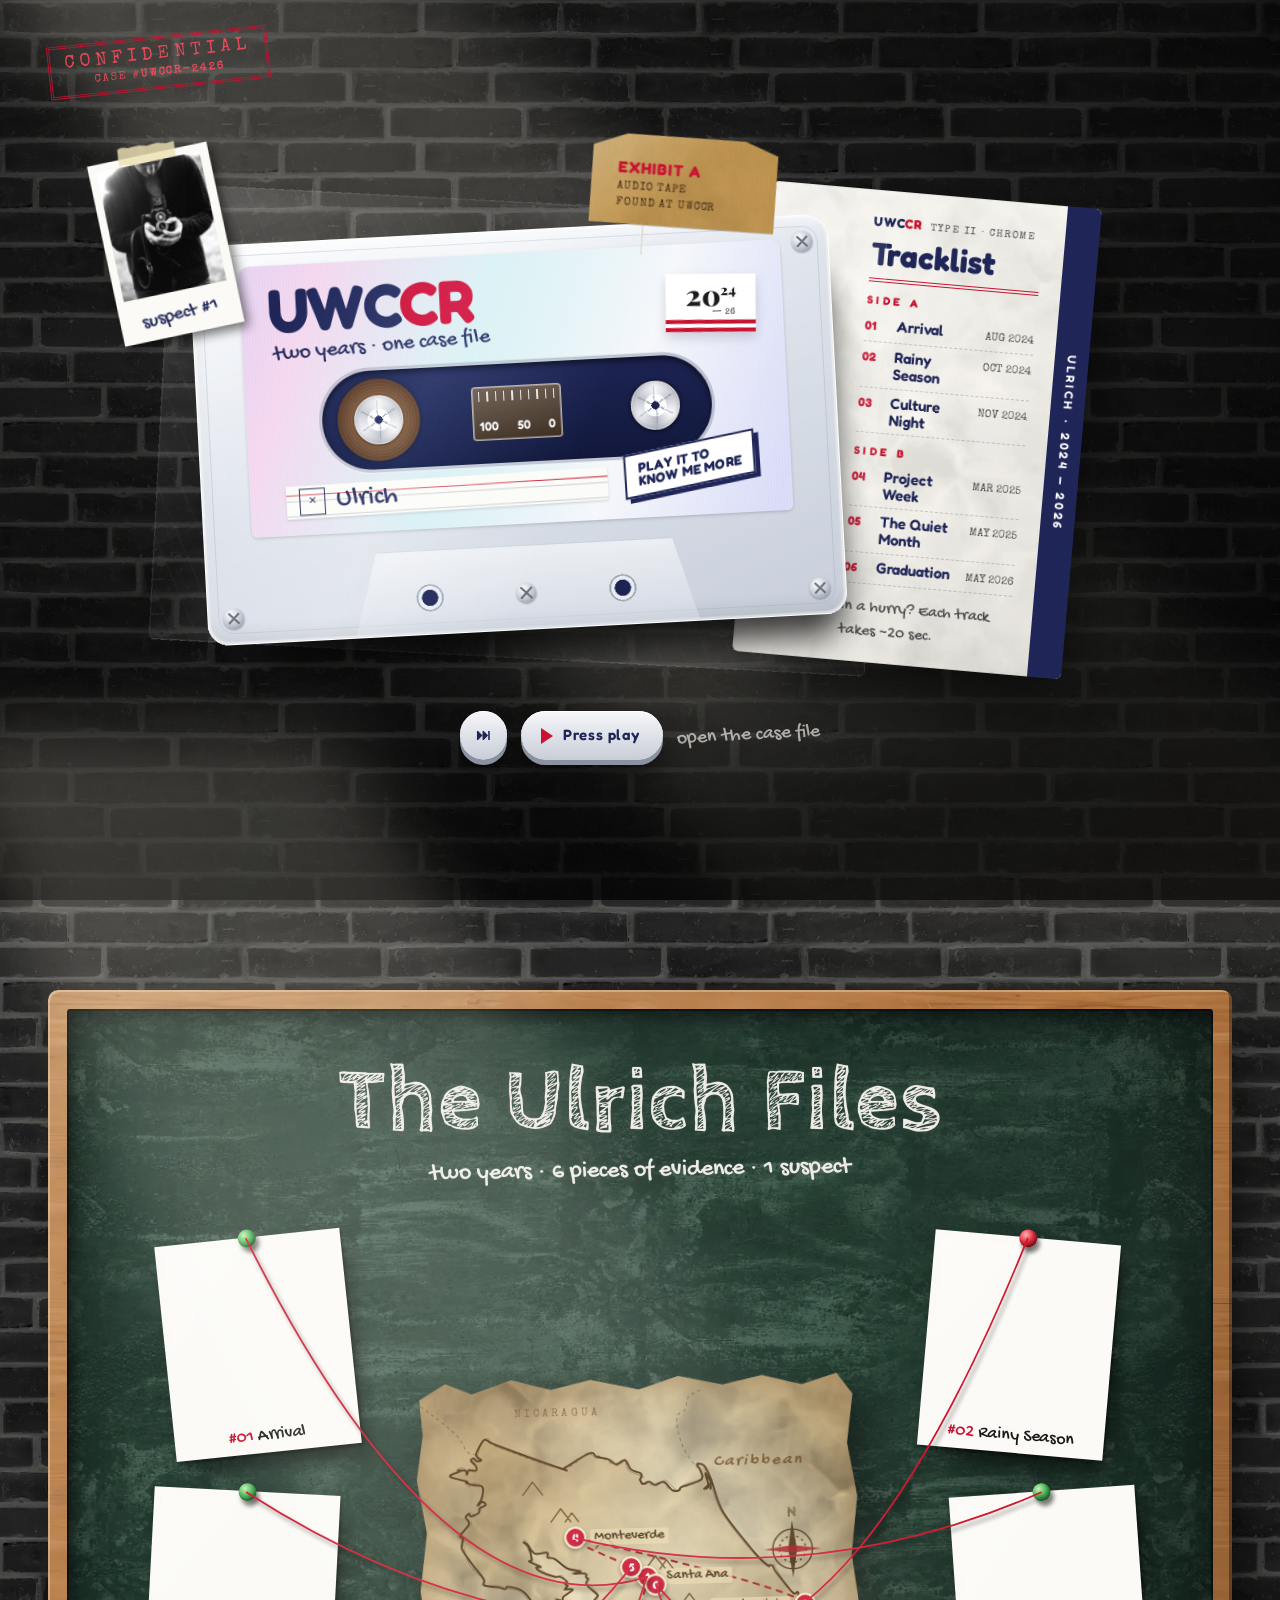
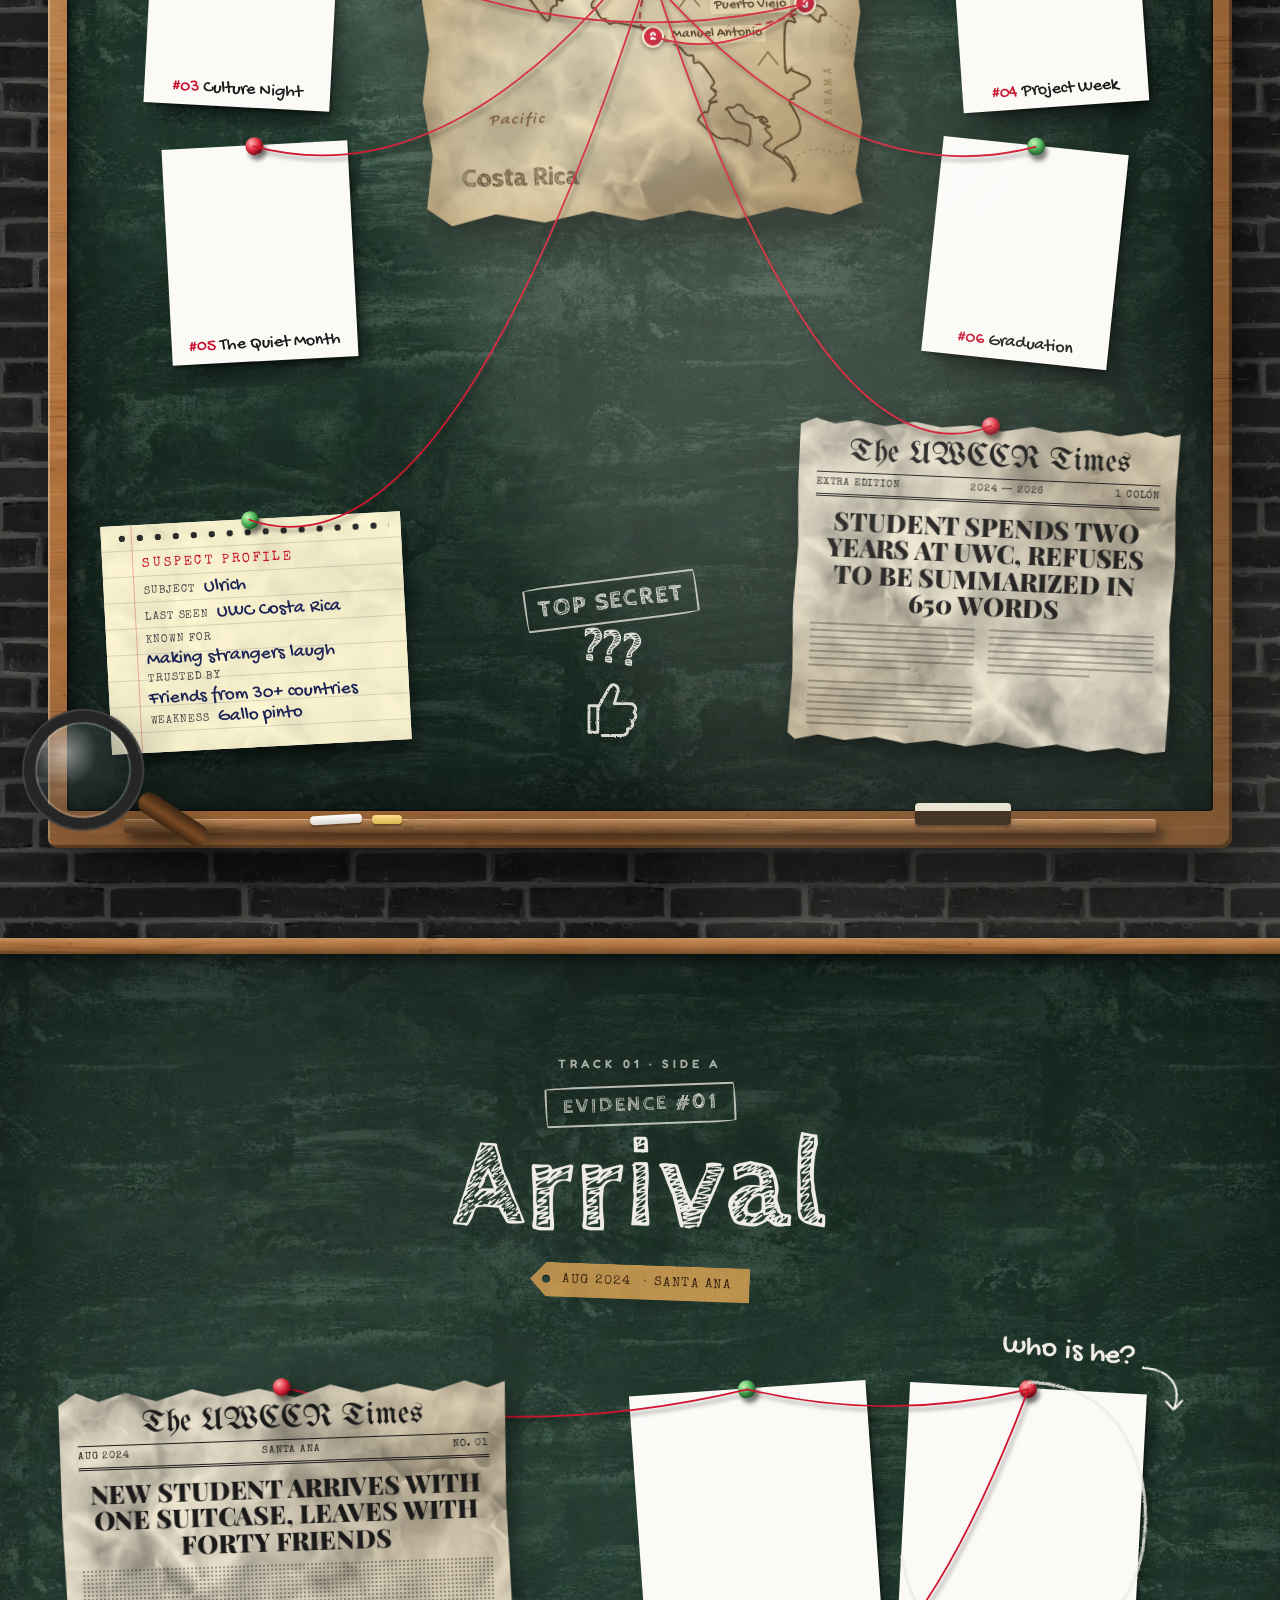
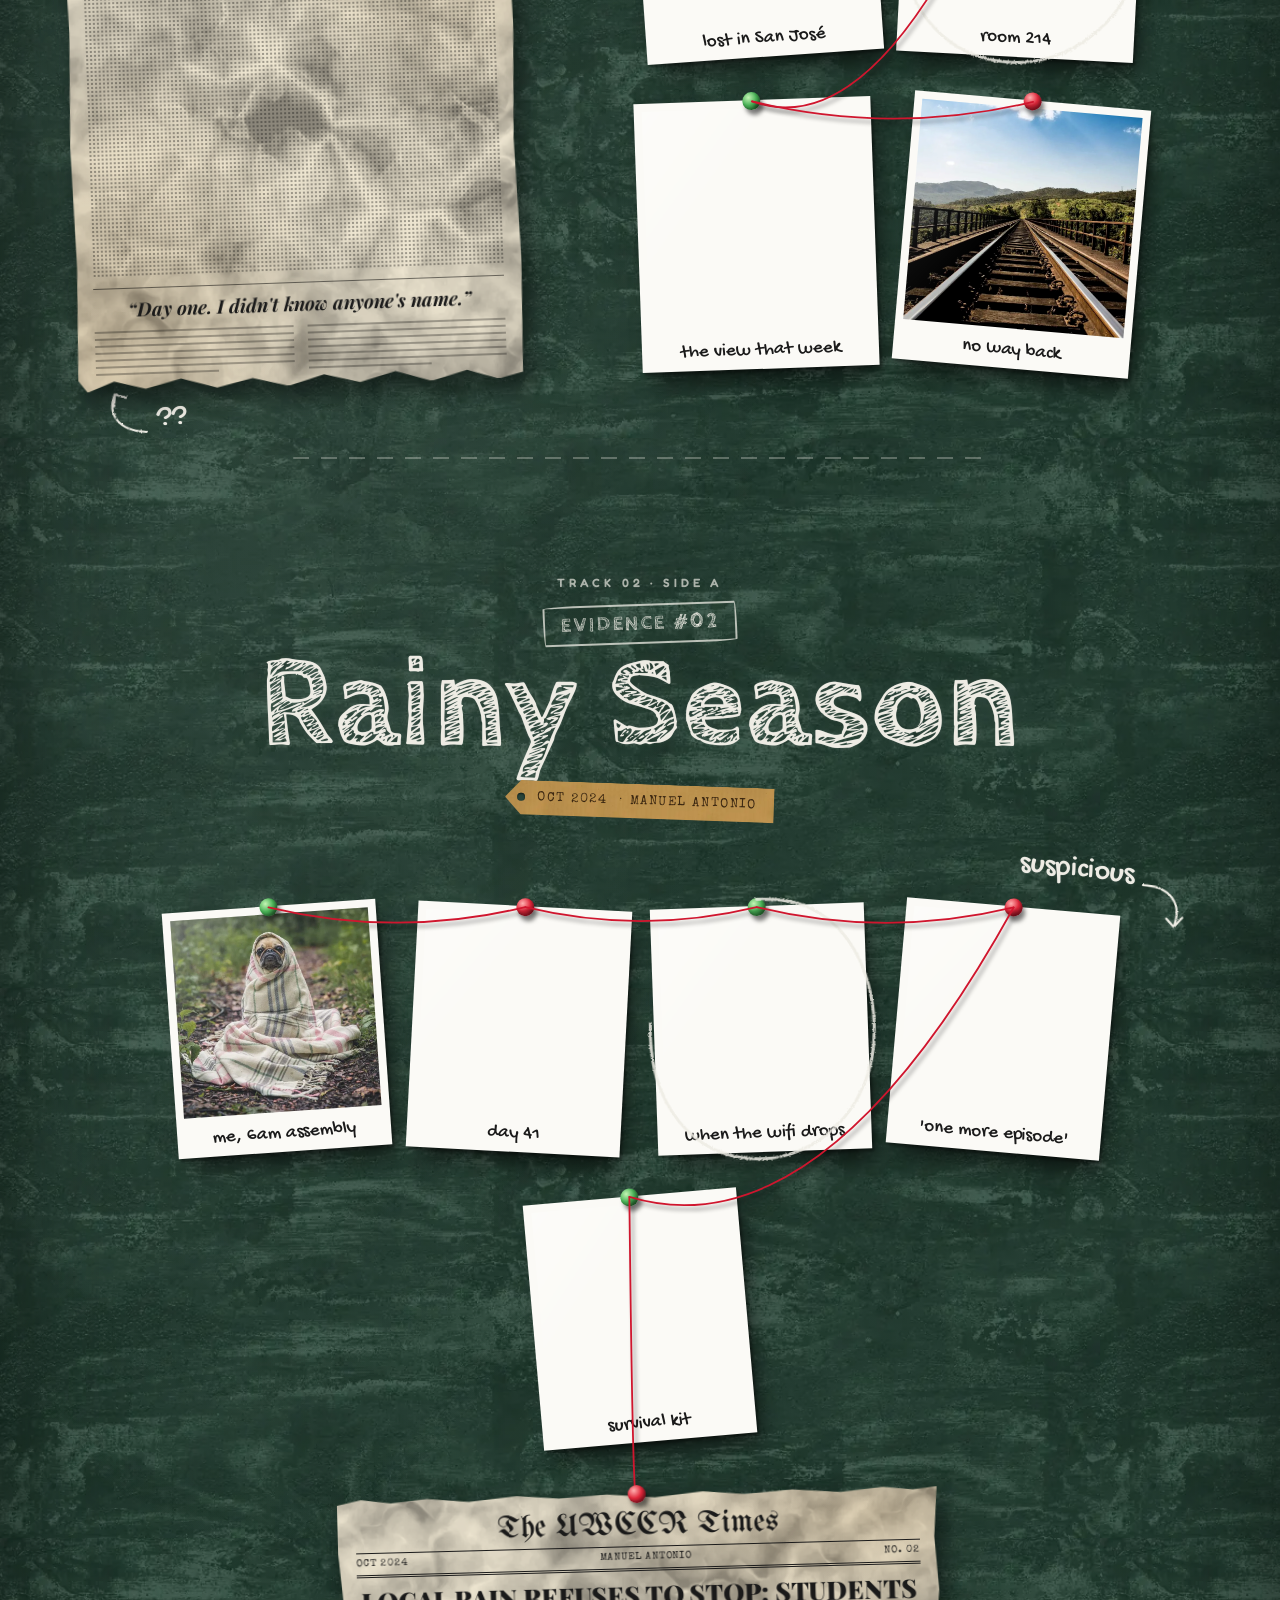
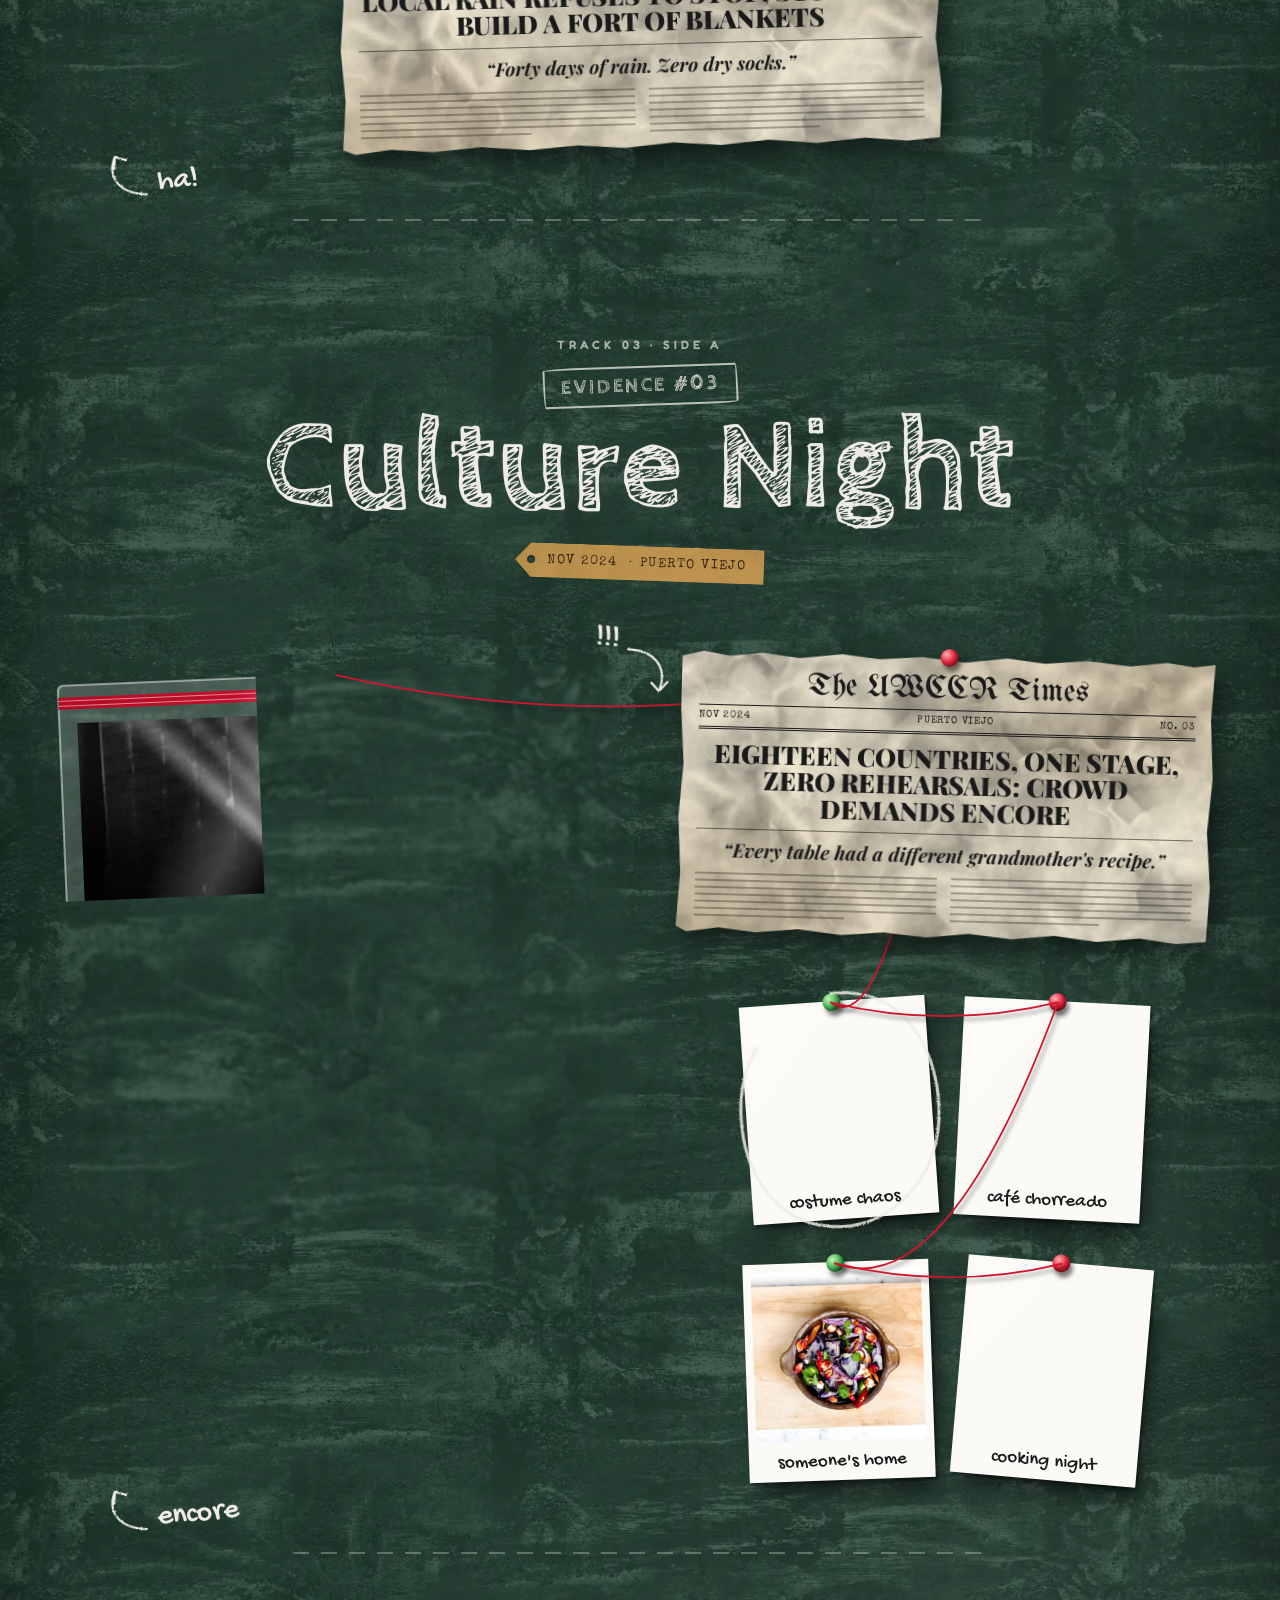
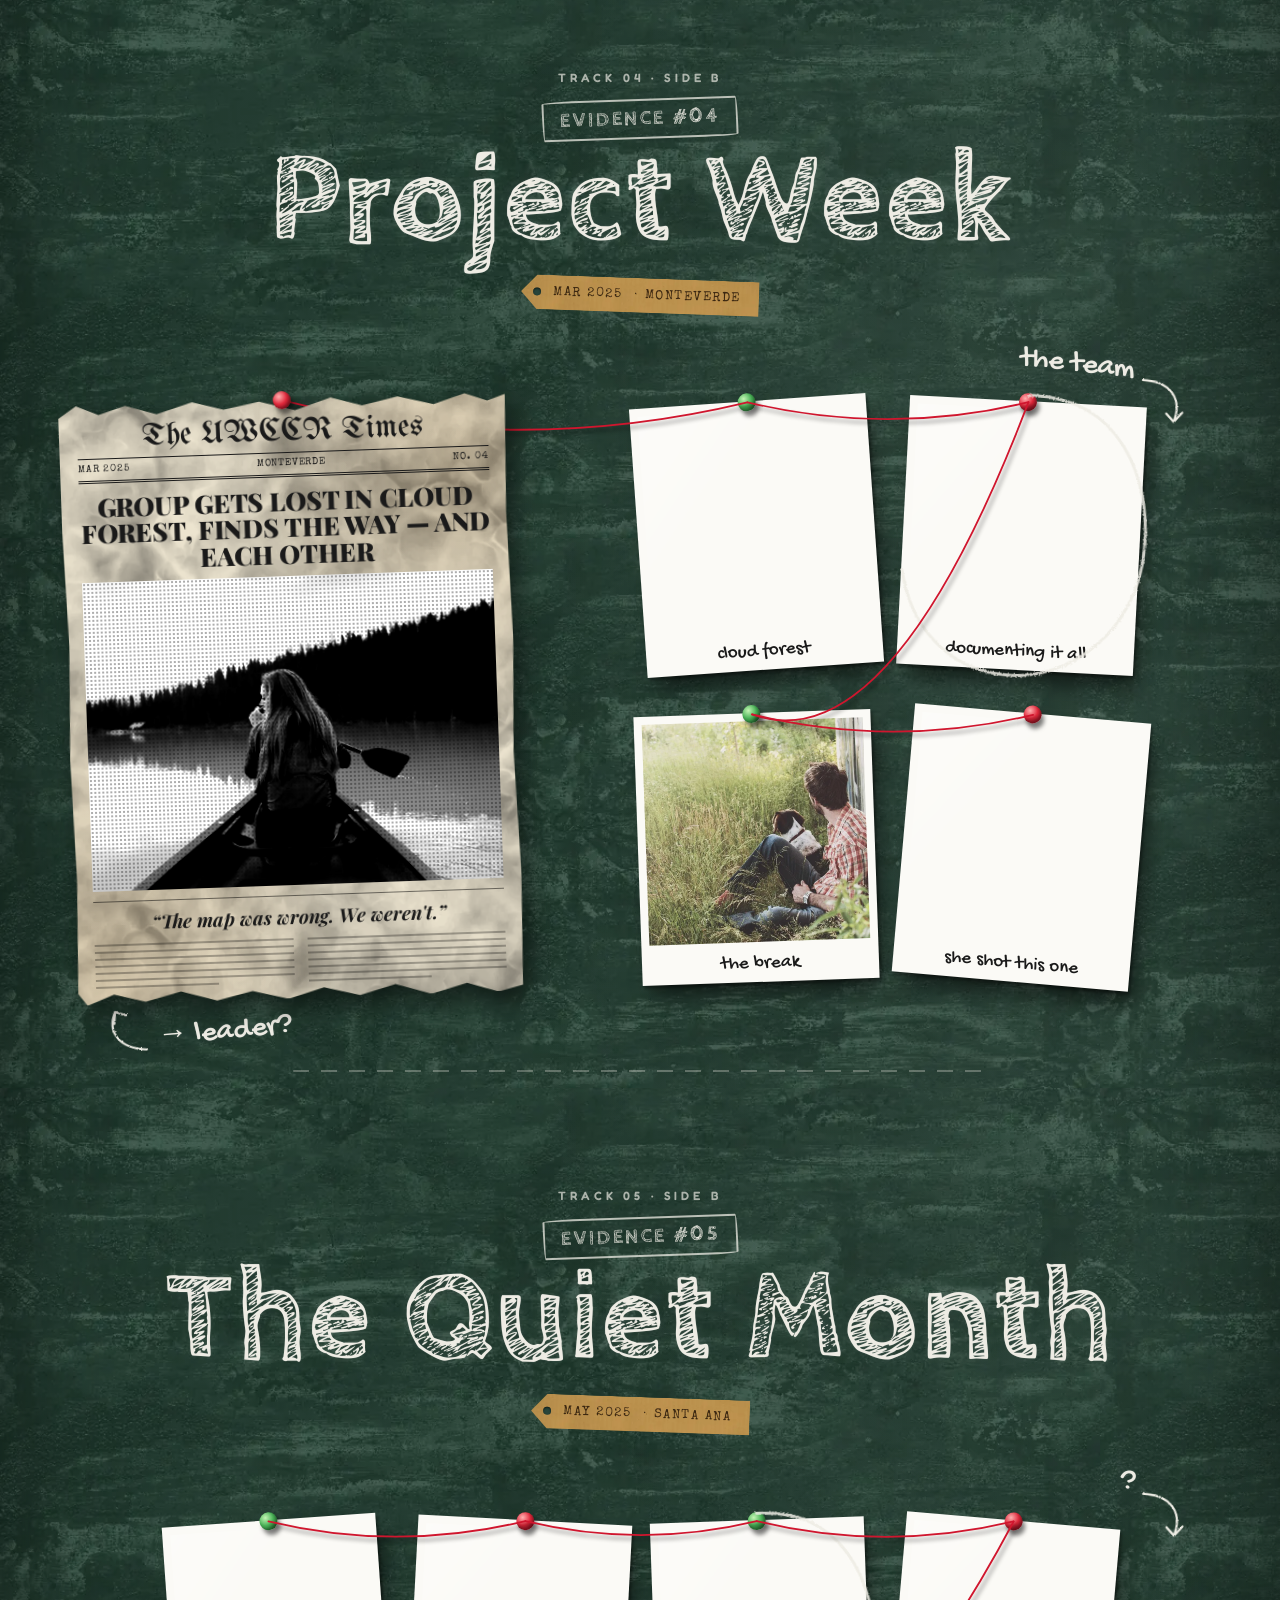
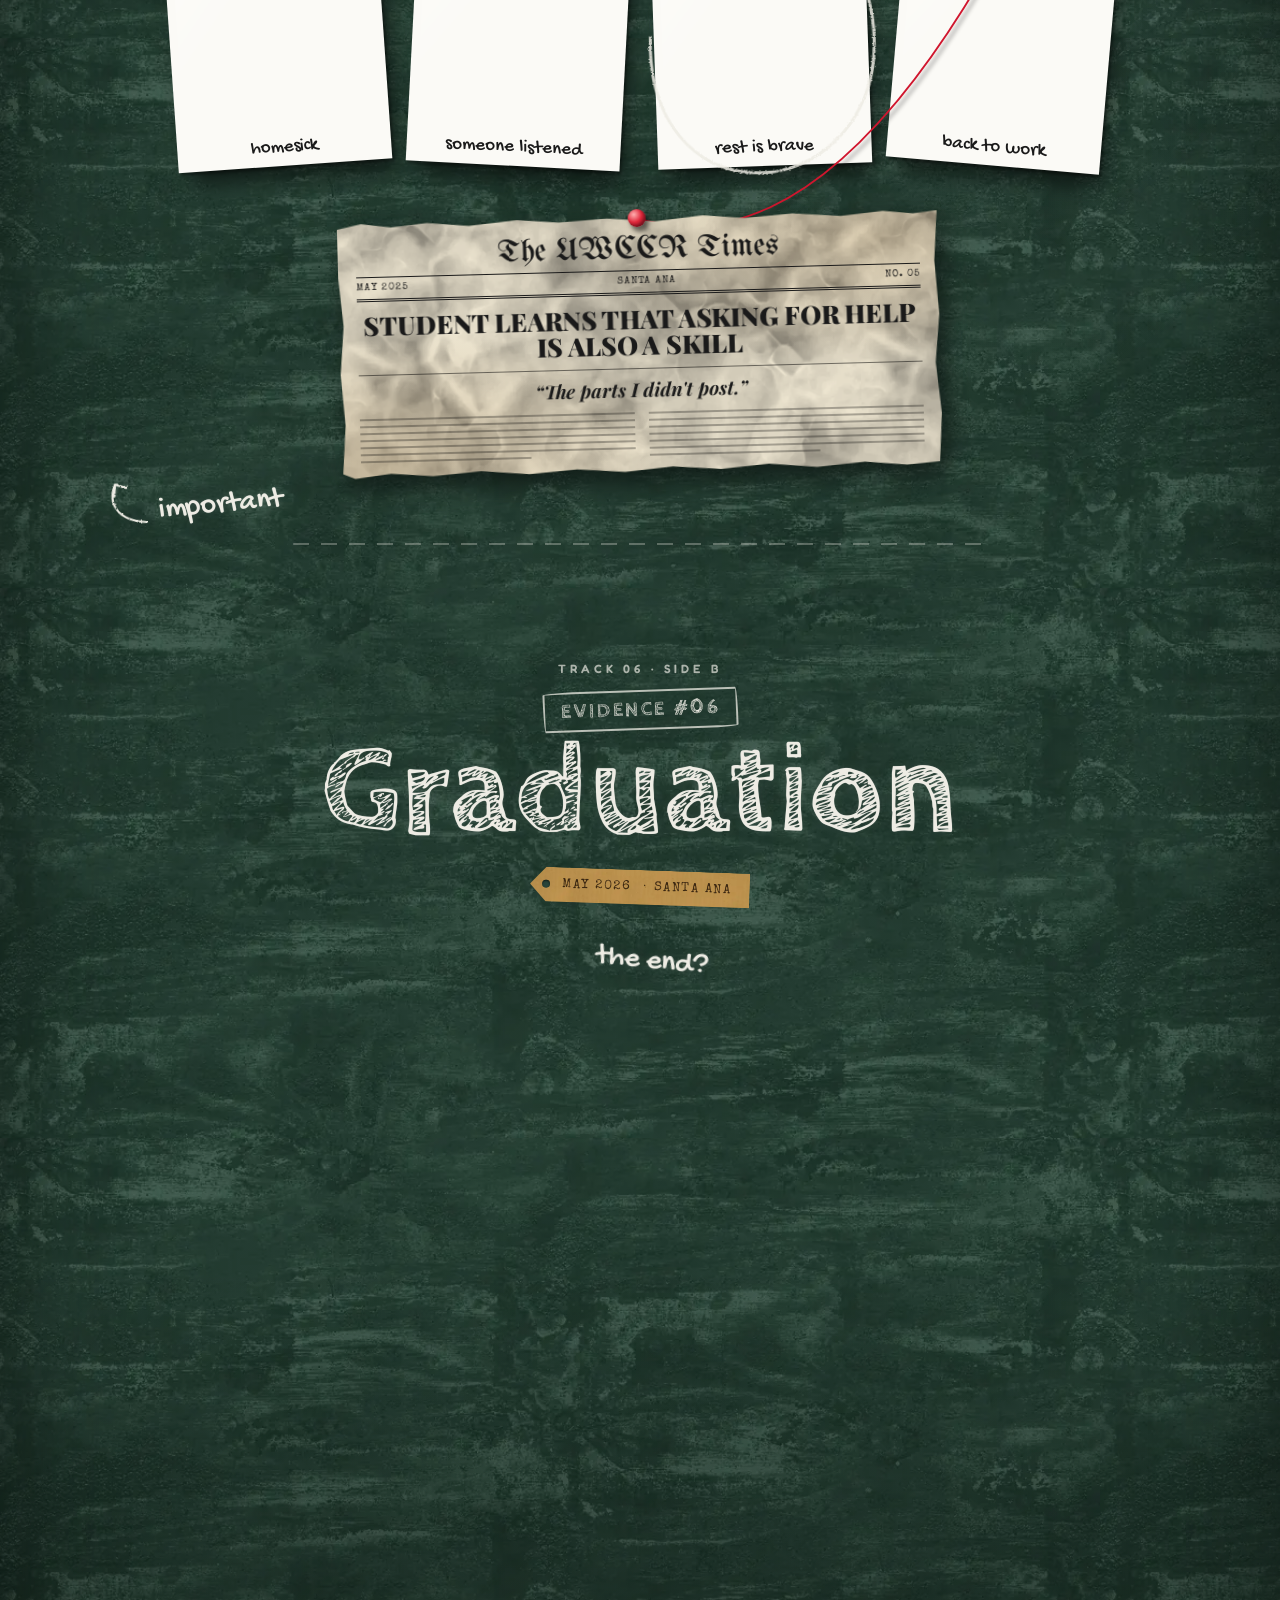
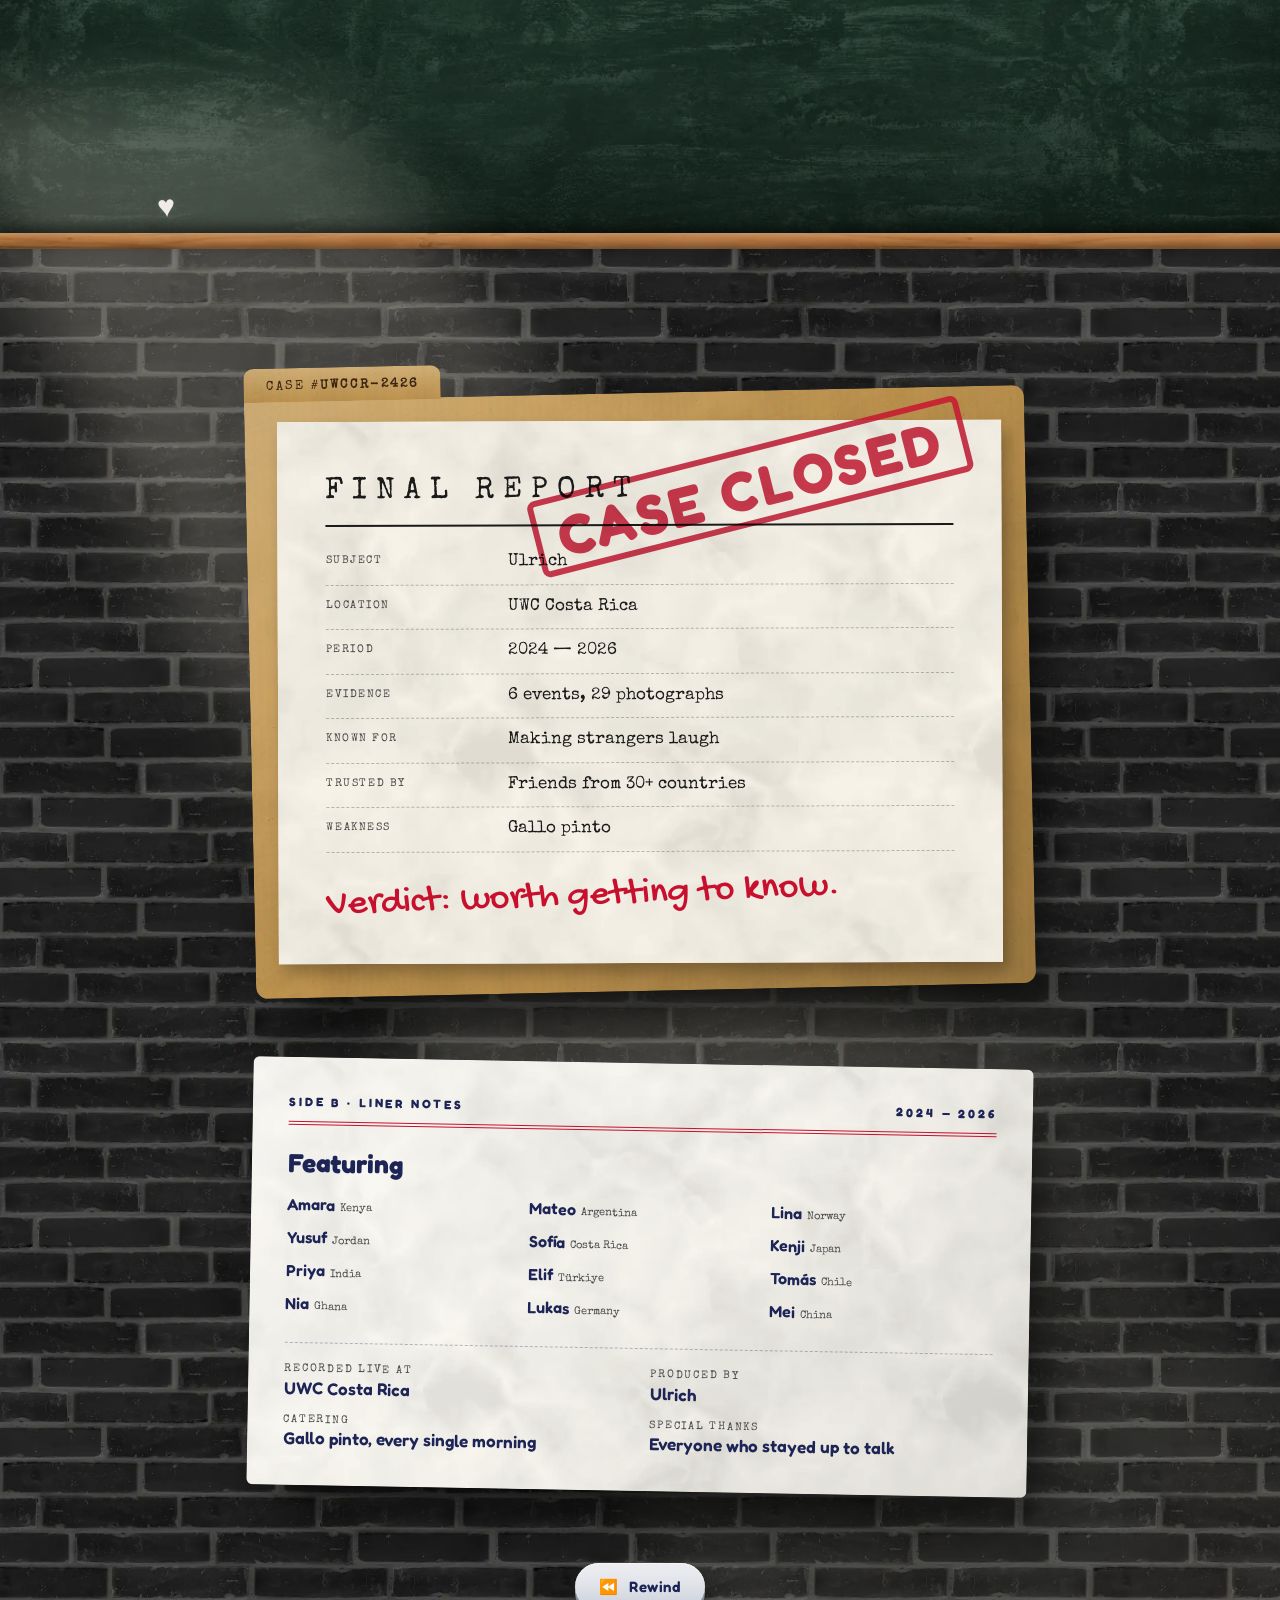
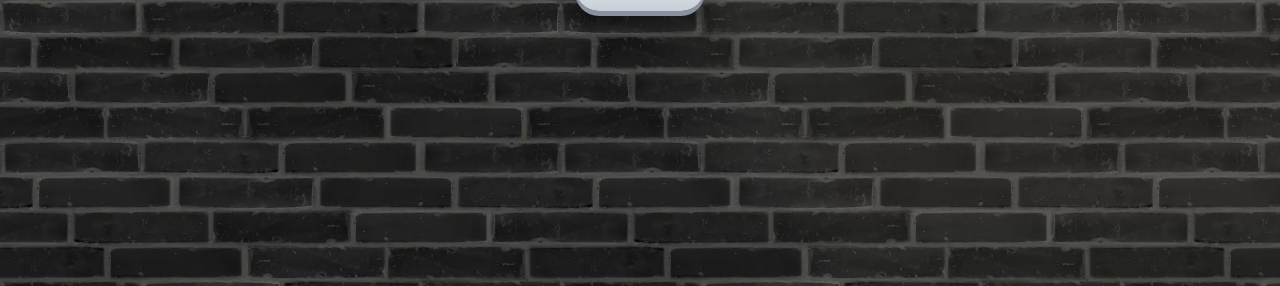
==== commit d50b19c1: "Real CC0 textures, coherent lighting, real map and 3D-layered cassette - Replace procedural noise wi" ====
--- a/index.html
+++ b/index.html
@@ -15,6 +15,8 @@
   <link href="https://fonts.googleapis.com/css2?family=Cabin+Sketch:wght@400;700&family=Fredoka:wght@500;600;700&family=Gochi+Hand&family=Playfair+Display:ital,wght@0,700;0,900;1,700&family=Special+Elite&display=swap" rel="stylesheet" />
   <link href="https://fonts.googleapis.com/css2?family=UnifrakturMaguntia&text=TheUWCCRimsDalyNw&display=swap" rel="stylesheet" />
   <link rel="stylesheet" href="css/style.css" />
+  <link rel="preload" as="image" href="assets/tex/bricks.webp" />
+  <link rel="preload" as="image" href="photos/cover/portrait.webp" />
 </head>
 <body>
   <a class="skip" href="#board">Skip to the investigation board</a>
@@ -57,6 +59,15 @@
 
       <!-- The cassette -->
       <div class="cassette" id="cassette" role="img" aria-label="Cassette tape labelled UWCCR, Ulrich, 2024 to 2026 — play it to know me more">
+        <figure class="cassette__photo">
+          <span class="hero-tape" aria-hidden="true"></span>
+          <img id="heroPhoto" src="photos/cover/portrait.webp" width="900" height="1100" alt="" fetchpriority="high" />
+          <figcaption>suspect #1</figcaption>
+        </figure>
+        <div class="exhibit" aria-hidden="true">
+          <span class="exhibit__string"></span>
+          <div class="exhibit__tag"><b>EXHIBIT A</b><span>audio tape</span><span>found at UWCCR</span></div>
+        </div>
         <div class="cassette__shell">
           <span class="screw screw--tl"></span><span class="screw screw--tr"></span>
           <span class="screw screw--bl"></span><span class="screw screw--br"></span>
@@ -119,7 +130,7 @@
             <figure class="map" id="map">
               <div class="map__paper">
                 <div class="map__area">
-                  <svg class="map__svg" id="mapSvg" viewBox="0 0 360 340" aria-hidden="true"></svg>
+                  <svg class="map__svg" id="mapSvg" viewBox="0 0 360 360" aria-hidden="true"></svg>
                   <div class="map__pins" id="mapPins"></div>
                 </div>
               </div>
@@ -209,6 +220,7 @@
   <div class="grain" aria-hidden="true"></div>
 
   <script src="js/data.js"></script>
+  <script src="js/geo.js"></script>
   <script src="js/main.js"></script>
 </body>
 </html>
--- a/css/style.css
+++ b/css/style.css
@@ -36,6 +36,19 @@
   --bricks: url("data:image/svg+xml;utf8,<svg xmlns='http://www.w3.org/2000/svg' width='120' height='60'><rect width='120' height='60' fill='%23080808'/><rect x='1' y='1' width='57' height='27' rx='2' fill='%23181818'/><rect x='61' y='1' width='58' height='27' rx='2' fill='%231c1c1c'/><rect x='-29' y='31' width='57' height='27' rx='2' fill='%23151515'/><rect x='31' y='31' width='57' height='27' rx='2' fill='%231a1a1a'/><rect x='91' y='31' width='57' height='27' rx='2' fill='%23171717'/></svg>");
   --torn: polygon(0 2%, 4% 0, 9% 1.6%, 15% 0.2%, 22% 1.8%, 30% 0, 37% 1.4%, 45% 0.3%, 53% 1.9%, 61% 0, 68% 1.5%, 76% 0.2%, 84% 1.7%, 91% 0.1%, 96% 1.4%, 100% 0.4%, 99.4% 20%, 100% 41%, 99.2% 60%, 100% 80%, 99.5% 99%, 94% 100%, 87% 98.4%, 79% 100%, 71% 98.2%, 63% 99.8%, 55% 98.3%, 47% 100%, 39% 98.5%, 31% 99.9%, 23% 98.2%, 15% 99.7%, 8% 98.3%, 2% 100%, 0 98%, 0.6% 79%, 0 59%, 0.7% 40%, 0 21%);
 
+  --tex-bricks: url("../assets/tex/bricks.webp");
+  --tex-board: url("../assets/tex/board.webp");
+  --tex-wood: url("../assets/tex/wood.webp");
+  --tex-paper: url("../assets/tex/paper.webp");
+  --tex-card: url("../assets/tex/cardboard.webp");
+  --tex-paper-soft: url("../assets/tex/paper-soft.webp");
+
+  /* one warm key light from the top-left: every shadow falls down and to the right */
+  --sh-sm: 2px 3px 3px rgba(0, 0, 0, 0.35);
+  --sh-md: 8px 16px 22px -6px rgba(0, 0, 0, 0.62);
+  --sh-lg: 22px 40px 64px -18px rgba(0, 0, 0, 0.82);
+  --sh-hover: 16px 34px 46px -10px rgba(0, 0, 0, 0.72);
+
   --ease-out: cubic-bezier(0.16, 1, 0.3, 1);
   --ease-snap: cubic-bezier(0.34, 1.56, 0.64, 1);
   --gutter: clamp(16px, 4vw, 48px);
@@ -53,7 +66,7 @@
 
 body {
   margin: 0;
-  background: var(--bricks) 0 0 / 120px 60px, var(--wall);
+  background: var(--tex-bricks) 0 0 / 560px auto, var(--wall);
   color: var(--chalk);
   font-family: var(--f-type);
   line-height: 1.5;
@@ -67,7 +80,7 @@
   inset: 0;
   z-index: -1;
   pointer-events: none;
-  background: radial-gradient(ellipse at 50% 40%, rgba(0, 0, 0, 0.1), rgba(0, 0, 0, 0.7));
+  background: radial-gradient(ellipse 80% 70% at 32% 30%, rgba(0, 0, 0, 0.05), rgba(0, 0, 0, 0.78));
 }
 
 img { display: block; max-width: 100%; height: auto; }
@@ -133,7 +146,7 @@
   height: 18px;
   margin-left: -9px;
   border-radius: 50%;
-  box-shadow: 0 4px 4px rgba(0, 0, 0, 0.45), inset 0 -2px 3px rgba(0, 0, 0, 0.25);
+  box-shadow: 3px 5px 4px rgba(0, 0, 0, 0.5), inset -2px -2px 3px rgba(0, 0, 0, 0.3);
 }
 .pin--green { background: radial-gradient(circle at 34% 30%, #c4f5b4, #49b257 45%, #1d5c27); }
 .pin--red { background: radial-gradient(circle at 34% 30%, #ffb0b0, #e0283b 45%, #7d0818); }
@@ -155,7 +168,7 @@
   stroke-linecap: round;
   stroke-dasharray: 1;
   stroke-dashoffset: 1;
-  filter: drop-shadow(0 3px 2px rgba(0, 0, 0, 0.45));
+  filter: drop-shadow(3px 4px 2px rgba(0, 0, 0, 0.45));
   transition: stroke-dashoffset 1.6s var(--ease-out);
 }
 .strings g.is-drawn path { stroke-dashoffset: 0; }
@@ -190,6 +203,22 @@
   height: 60%;
   background: radial-gradient(closest-side, rgba(255, 246, 220, 0.12), transparent);
 }
+
+/* flashlight: warm pool of light that follows the pointer (desktop) */
+.board::after,
+.ev::after {
+  content: "";
+  position: absolute;
+  inset: 0;
+  z-index: 8;
+  pointer-events: none;
+  background: radial-gradient(circle 380px at var(--lx, 30vw) var(--ly, 22vh), rgba(255, 238, 200, 0.2), rgba(255, 238, 200, 0.05) 45%, transparent 70%) fixed;
+  mix-blend-mode: soft-light;
+  opacity: 0;
+  transition: opacity 0.6s;
+}
+.has-torch .board::after,
+.has-torch .ev::after { opacity: 1; }
 
 /* zoom button wraps photos */
 .zoom {
@@ -232,7 +261,7 @@
   opacity: 0.85;
 }
 .deck__stamp span { font-size: 18px; letter-spacing: 0.28em; line-height: 1.1; }
-.deck__stamp small { font-size: 10px; letter-spacing: 0.18em; text-transform: uppercase; }
+.deck__stamp small { font-size: 11px; letter-spacing: 0.18em; text-transform: uppercase; }
 
 .deck__stage {
   position: relative;
@@ -251,9 +280,9 @@
   width: var(--cw);
   aspect-ratio: 1.6;
   font-size: calc(var(--cw) / 100);
+  transform-style: preserve-3d;
   transform: perspective(1400px) rotateX(var(--rx, 0deg)) rotateY(var(--ry, 0deg)) rotate(-3deg);
   transition: transform 0.5s var(--ease-out);
-  filter: drop-shadow(0 3em 3.5em rgba(0, 0, 0, 0.65));
   animation: drop-in 1.1s var(--ease-snap) both 0.15s;
 }
 @keyframes drop-in {
@@ -270,7 +299,23 @@
     linear-gradient(128deg, rgba(255, 255, 255, 0.16), rgba(255, 255, 255, 0.02) 30%, rgba(255, 255, 255, 0.14) 46%, rgba(255, 255, 255, 0.03) 60%, rgba(255, 255, 255, 0.1) 80%, rgba(255, 255, 255, 0.02)),
     repeating-linear-gradient(64deg, rgba(255, 255, 255, 0.035) 0 1px, transparent 1px 22px);
   border: 1px solid rgba(255, 255, 255, 0.09);
-  transform: rotate(6deg);
+  transform: translateZ(-5em) rotate(6deg);
+}
+.cassette__shadow {
+  position: absolute;
+  inset: 8% 4% 2% 6%;
+  border-radius: 4em;
+  background: rgba(0, 0, 0, 0.78);
+  filter: blur(2.6em);
+  transform: translateZ(-4.2em) translate(3.4em, 4.6em);
+}
+.cassette__layer {
+  position: absolute;
+  inset: 0;
+  border-radius: 3.4em;
+  background: linear-gradient(160deg, #e4e8ef, #a9b0bd);
+  box-shadow: inset 0 0 0 0.2em rgba(255, 255, 255, 0.5);
+  transform: translateZ(calc(var(--z) * -0.5em));
 }
 .cassette__shell {
   position: absolute;
@@ -280,6 +325,7 @@
   border: 0.3em solid rgba(255, 255, 255, 0.95);
   box-shadow: inset 0 0 0 0.35em rgba(255, 255, 255, 0.4), inset 0 -1.4em 2.4em rgba(0, 0, 0, 0.1), inset 0 1em 2em rgba(255, 255, 255, 0.6);
   overflow: hidden;
+  transform: translateZ(0.2em);
 }
 .cassette__shell::before {
   /* molded inner edge */
@@ -523,6 +569,81 @@
   transition: background-position 0.4s var(--ease-out);
 }
 
+/* portrait taped to the tape + evidence tag */
+.cassette__photo {
+  position: absolute;
+  z-index: 4;
+  top: -15em;
+  left: -13em;
+  width: 19em;
+  padding: 1.3em 1.3em 7em;
+  background: #fbfaf6;
+  box-shadow: 0.6em 1em 1.6em rgba(0, 0, 0, 0.55);
+  transform: translateZ(2.4em) rotate(-9deg);
+}
+.cassette__photo img { aspect-ratio: 4 / 5; object-fit: cover; width: 100%; filter: grayscale(1) contrast(1.08); }
+.cassette__photo::after { inset: 1.3em 1.3em 7em; }
+.cassette__photo figcaption {
+  position: absolute;
+  left: 0;
+  right: 0;
+  bottom: 0.6em;
+  text-align: center;
+  font-family: var(--f-hand);
+  font-size: 3em;
+  line-height: 1;
+  color: var(--navy);
+  transform: rotate(-3deg);
+}
+.hero-tape {
+  position: absolute;
+  top: -1.6em;
+  left: 50%;
+  width: 9em;
+  height: 3em;
+  margin-left: -4.5em;
+  background: rgba(236, 225, 178, 0.82);
+  box-shadow: 0.1em 0.2em 0.3em rgba(0, 0, 0, 0.2);
+  transform: rotate(4deg);
+  clip-path: polygon(0 10%, 8% 0, 20% 8%, 36% 0, 52% 8%, 70% 0, 86% 9%, 100% 2%, 100% 90%, 90% 100%, 74% 92%, 56% 100%, 40% 92%, 22% 100%, 6% 92%, 0 100%);
+}
+.exhibit {
+  position: absolute;
+  z-index: 4;
+  top: -13.2em;
+  right: 9em;
+  display: flex;
+  flex-direction: column-reverse;
+  transform: translateZ(1.6em) rotate(7deg);
+  transform-origin: 50% 100%;
+  animation: sway 5s ease-in-out infinite;
+}
+.exhibit__string {
+  display: block;
+  width: 0.25em;
+  height: 4.6em;
+  margin-left: 8.4em;
+  background: #d8d2c0;
+  border-radius: 1em;
+}
+.exhibit__tag {
+  display: grid;
+  gap: 0.2em;
+  width: 17em;
+  padding: 2.2em 1.6em 1.4em 2.4em;
+  background: linear-gradient(135deg, rgba(255, 240, 210, 0.35), transparent 50%), var(--tex-card) 0 0 / 300px auto, var(--manila);
+  color: var(--brown);
+  font-family: var(--f-type);
+  font-size: 1.7em;
+  letter-spacing: 0.08em;
+  text-transform: uppercase;
+  line-height: 1.25;
+  clip-path: polygon(18% 0, 82% 0, 100% 14%, 100% 100%, 0 100%, 0 14%);
+  box-shadow: 0.4em 0.6em 1em rgba(0, 0, 0, 0.5);
+}
+.exhibit__tag b { font-family: var(--f-round); font-weight: 700; font-size: 1.45em; letter-spacing: 0.06em; color: var(--red); }
+@keyframes sway { 0%, 100% { rotate: -2deg; } 50% { rotate: 3deg; } }
+
 /* ── J-card (tracklist) ───────────────────────────────── */
 .jcard {
   position: relative;
@@ -533,9 +654,10 @@
   width: 330px;
   margin-left: -86px;
   border-radius: 6px;
-  background: var(--noise-dark) 0 0 / 220px, var(--paper);
+  background: linear-gradient(135deg, rgba(255, 255, 255, 0.35), transparent 50%, rgba(0, 0, 0, 0.08)), var(--tex-paper-soft) 0 0 / 420px auto, var(--paper);
+  background-blend-mode: normal, multiply, normal;
   color: var(--navy);
-  box-shadow: 0 30px 50px -20px rgba(0, 0, 0, 0.8), inset 0 0 0 1px rgba(0, 0, 0, 0.06);
+  box-shadow: var(--sh-lg), inset 0 0 0 1px rgba(0, 0, 0, 0.06);
   transform: rotate(5deg);
   animation: slide-in 1s var(--ease-out) both 0.6s;
 }
@@ -560,7 +682,7 @@
 }
 .jcard__brand { font-family: var(--f-round); font-weight: 700; font-size: 13px; letter-spacing: 0.06em; }
 .jcard__brand b { color: var(--red); }
-.jcard__brand span { font-family: var(--f-type); font-weight: 400; font-size: 9px; letter-spacing: 0.16em; color: var(--ink-2); margin-left: 4px; }
+.jcard__brand span { font-family: var(--f-type); font-weight: 400; font-size: 10px; letter-spacing: 0.14em; color: var(--ink-2); margin-left: 4px; }
 .jcard__title {
   margin: 6px 0 10px;
   font-family: var(--f-round);
@@ -584,7 +706,7 @@
 }
 .track__n { font-family: var(--f-round); font-weight: 700; font-size: 12px; color: var(--red); }
 .track__t { font-family: var(--f-round); font-weight: 600; font-size: 15px; line-height: 1.15; }
-.track__d { font-family: var(--f-type); font-size: 10px; color: var(--ink-2); text-transform: uppercase; }
+.track__d { font-family: var(--f-type); font-size: 11px; color: var(--ink-2); text-transform: uppercase; }
 .track:hover, .track:focus-visible { color: var(--red); padding-left: 6px; }
 .jcard__foot { margin-top: 12px; font-family: var(--f-hand); font-size: 16px; color: var(--ink-2); }
 
@@ -631,10 +753,10 @@
   padding: clamp(10px, 1.5vw, 20px);
   border-radius: 10px;
   background:
-    repeating-linear-gradient(92deg, rgba(0, 0, 0, 0.07) 0 2px, transparent 2px 9px),
-    repeating-linear-gradient(88deg, rgba(255, 255, 255, 0.05) 0 1px, transparent 1px 13px),
-    linear-gradient(180deg, #bb844c, var(--wood) 40%, var(--wood-2));
-  box-shadow: 0 50px 90px -30px #000, inset 0 2px 0 rgba(255, 255, 255, 0.3), inset 0 -3px 0 rgba(0, 0, 0, 0.35);
+    linear-gradient(135deg, rgba(255, 236, 200, 0.28), transparent 40%, rgba(0, 0, 0, 0.32)),
+    var(--tex-wood) 0 0 / 900px auto,
+    var(--wood);
+  box-shadow: var(--sh-lg), inset 2px 2px 0 rgba(255, 240, 210, 0.35), inset -3px -3px 0 rgba(0, 0, 0, 0.35);
 }
 .board {
   position: relative;
@@ -643,18 +765,19 @@
   background:
     radial-gradient(ellipse 55% 45% at 28% 18%, rgba(255, 255, 255, 0.09), transparent 70%),
     radial-gradient(ellipse 50% 40% at 78% 82%, rgba(255, 255, 255, 0.06), transparent 70%),
-    linear-gradient(100deg, transparent 15%, rgba(255, 255, 255, 0.035) 24%, transparent 33%, transparent 58%, rgba(255, 255, 255, 0.03) 66%, transparent 74%),
-    var(--noise-chalk) 0 0 / 220px,
+    radial-gradient(ellipse 90% 80% at 30% 20%, transparent 40%, rgba(0, 0, 0, 0.38)),
+    linear-gradient(rgba(24, 44, 35, 0.36), rgba(24, 44, 35, 0.36)),
+    var(--tex-board) 0 0 / 1100px auto,
     var(--green);
-  box-shadow: inset 0 0 90px rgba(0, 0, 0, 0.55), inset 0 0 0 2px rgba(0, 0, 0, 0.4);
+  box-shadow: inset 0 0 90px rgba(0, 0, 0, 0.5), inset 6px 8px 14px rgba(0, 0, 0, 0.45), inset 0 0 0 2px rgba(0, 0, 0, 0.4);
 }
 .tray {
   position: relative;
   height: 14px;
   margin: 8px 5% -4px;
   border-radius: 3px;
-  background: linear-gradient(180deg, #8f5d2f, #5e3818);
-  box-shadow: 0 6px 10px rgba(0, 0, 0, 0.5), inset 0 1px 0 rgba(255, 255, 255, 0.2);
+  background: linear-gradient(180deg, rgba(255, 230, 190, 0.2), rgba(0, 0, 0, 0.45)), var(--tex-wood) 0 0 / 600px auto, var(--wood-2);
+  box-shadow: 6px 8px 12px rgba(0, 0, 0, 0.55), inset 0 1px 0 rgba(255, 255, 255, 0.25);
 }
 .tray i {
   position: absolute;
@@ -688,7 +811,7 @@
   grid-row: 1 / -1;
   position: relative;
   z-index: 1;
-  filter: drop-shadow(0 18px 22px rgba(0, 0, 0, 0.55));
+  filter: drop-shadow(12px 20px 20px rgba(0, 0, 0, 0.55));
   transform: rotate(-1.5deg);
   transition: transform 1s var(--ease-out), opacity 0.8s;
 }
@@ -700,8 +823,9 @@
     radial-gradient(ellipse at 88% 92%, rgba(120, 76, 24, 0.36), transparent 46%),
     radial-gradient(ellipse at 92% 8%, rgba(120, 76, 24, 0.22), transparent 30%),
     radial-gradient(circle at 55% 45%, rgba(255, 250, 228, 0.55), transparent 62%),
-    var(--noise-dark) 0 0 / 220px,
-    var(--parch);
+    var(--tex-paper) 0 0 / 640px auto,
+    linear-gradient(var(--parch), var(--parch));
+  background-blend-mode: normal, normal, normal, normal, multiply, normal;
   clip-path: polygon(1% 4%, 7% 0.5%, 13% 3%, 22% 0, 31% 2.4%, 40% 0.4%, 51% 2.8%, 60% 0, 70% 2.2%, 79% 0.3%, 88% 2.6%, 96% 0.2%, 99.5% 5%, 98% 16%, 100% 28%, 98.4% 41%, 100% 54%, 98.2% 66%, 99.8% 79%, 98% 90%, 99.4% 97%, 92% 99.6%, 82% 97.6%, 71% 100%, 60% 97.8%, 49% 99.8%, 38% 97.4%, 27% 99.7%, 16% 97.6%, 6% 100%, 0.4% 96%, 2% 84%, 0 72%, 1.8% 60%, 0.2% 47%, 2% 34%, 0 22%, 1.6% 12%);
   box-shadow: inset 0 0 50px rgba(110, 66, 18, 0.5);
 }
@@ -709,6 +833,8 @@
 .map__svg { display: block; width: 100%; height: auto; overflow: visible; }
 .map__svg .land { fill: none; stroke: #4a3115; stroke-width: 1.7; stroke-linejoin: round; }
 .map__svg .land--2 { stroke-width: 0.8; opacity: 0.45; }
+.map__svg .land--nb { stroke-width: 1; stroke-dasharray: 3 3; opacity: 0.45; }
+.map__svg .nb { font-family: var(--f-type); font-size: 10px; letter-spacing: 0.3em; fill: #6d4b22; opacity: 0.7; }
 .map__svg .land--fill { fill: rgba(150, 104, 40, 0.14); stroke: none; }
 .map__svg .mtn { fill: none; stroke: #6d4b22; stroke-width: 1.2; stroke-linejoin: round; stroke-linecap: round; }
 .map__svg .route {
@@ -775,11 +901,23 @@
   background: #fbfaf6;
   color: var(--ink);
   text-decoration: none;
-  box-shadow: 0 2px 2px rgba(0, 0, 0, 0.2), 0 16px 28px -8px rgba(0, 0, 0, 0.6);
+  box-shadow: var(--sh-sm), var(--sh-md);
   transform: translateX(var(--dx)) rotate(var(--rot));
   transition: transform 0.9s var(--ease-snap), opacity 0.6s, box-shadow 0.3s;
   transition-delay: calc(var(--i) * 100ms + 200ms);
 }
+.bpol::after,
+.pol .zoom::after,
+.cassette__photo::after {
+  content: "";
+  position: absolute;
+  inset: 8px 8px 38px;
+  pointer-events: none;
+  background: linear-gradient(128deg, rgba(255, 255, 255, 0.32), rgba(255, 255, 255, 0.06) 30%, transparent 48%, rgba(0, 0, 0, 0.08));
+  mix-blend-mode: screen;
+}
+.pol .zoom { position: relative; }
+.pol .zoom::after { inset: 0; }
 .bpol img { aspect-ratio: 1; object-fit: cover; width: 100%; filter: saturate(0.9) contrast(1.05) sepia(0.08); }
 .bpol__cap {
   position: absolute;
@@ -800,7 +938,7 @@
   z-index: 8;
   transform: translateX(var(--dx)) translateY(-6px) rotate(0deg) scale(1.07);
   transition-delay: 0s;
-  box-shadow: 0 2px 2px rgba(0, 0, 0, 0.2), 0 30px 46px -10px rgba(0, 0, 0, 0.7);
+  box-shadow: var(--sh-sm), var(--sh-hover);
 }
 
 /* props row */
@@ -820,9 +958,11 @@
   background:
     linear-gradient(90deg, transparent 0 30px, rgba(200, 16, 46, 0.3) 30px 31px, transparent 31px),
     repeating-linear-gradient(180deg, transparent 0 25px, rgba(29, 36, 86, 0.16) 25px 26px),
+    var(--tex-paper-soft) 0 0 / 380px auto,
     #fdf6d2;
+  background-blend-mode: normal, normal, multiply, normal;
   color: var(--ink);
-  box-shadow: 0 16px 28px -10px rgba(0, 0, 0, 0.6);
+  box-shadow: var(--sh-md);
   transform: rotate(-3deg);
   transition: transform 0.8s var(--ease-snap) 0.6s, opacity 0.6s 0.6s;
 }
@@ -839,7 +979,7 @@
 .notepad__h { font-family: var(--f-type); font-size: 13px; letter-spacing: 0.2em; text-transform: uppercase; color: var(--red); padding-left: 22px; }
 .notepad dl { margin-top: 6px; padding-left: 22px; }
 .notepad dl div { display: flex; flex-wrap: wrap; align-items: baseline; gap: 2px 8px; min-height: 26px; }
-.notepad dt { font-family: var(--f-type); font-size: 10px; letter-spacing: 0.08em; text-transform: uppercase; color: var(--ink-2); }
+.notepad dt { font-family: var(--f-type); font-size: 11px; letter-spacing: 0.08em; text-transform: uppercase; color: var(--ink-2); }
 .notepad dd { font-family: var(--f-hand); font-size: 19px; line-height: 1.1; color: var(--navy); }
 
 .doodles { position: relative; display: grid; justify-items: center; gap: 4px; padding-bottom: 6px; }
@@ -907,7 +1047,7 @@
   isolation: isolate;
   padding: 16px 18px 16px;
   color: var(--ink);
-  filter: drop-shadow(0 14px 18px rgba(0, 0, 0, 0.5));
+  filter: drop-shadow(7px 12px 12px rgba(0, 0, 0, 0.5));
 }
 .news::before {
   content: "";
@@ -917,8 +1057,9 @@
   background:
     radial-gradient(ellipse at 90% 10%, rgba(140, 100, 40, 0.18), transparent 40%),
     radial-gradient(ellipse at 6% 96%, rgba(140, 100, 40, 0.2), transparent 40%),
-    var(--noise-dark) 0 0 / 220px,
-    var(--news);
+    var(--tex-paper) 0 0 / 520px auto,
+    linear-gradient(var(--news), var(--news));
+  background-blend-mode: normal, normal, multiply, normal;
   clip-path: var(--torn);
 }
 .news__mast { text-align: center; border-bottom: 3px double var(--ink); padding-bottom: 3px; }
@@ -931,8 +1072,8 @@
   padding-top: 3px;
   border-top: 1px solid var(--ink);
   font-family: var(--f-type);
-  font-size: 9px;
-  letter-spacing: 0.1em;
+  font-size: 10px;
+  letter-spacing: 0.08em;
   text-transform: uppercase;
 }
 .news__head {
@@ -981,8 +1122,10 @@
   background:
     radial-gradient(ellipse 60% 30% at 20% 10%, rgba(255, 255, 255, 0.06), transparent 70%),
     radial-gradient(ellipse 60% 30% at 80% 60%, rgba(255, 255, 255, 0.05), transparent 70%),
-    var(--noise-chalk) 0 0 / 220px,
-    linear-gradient(180deg, var(--green-2), var(--green) 6%, var(--green) 94%, var(--green-2));
+    linear-gradient(180deg, rgba(0, 0, 0, 0.35), transparent 8%, transparent 92%, rgba(0, 0, 0, 0.35)),
+    linear-gradient(rgba(24, 44, 35, 0.4), rgba(24, 44, 35, 0.4)),
+    var(--tex-board) 0 0 / 1100px auto,
+    var(--green);
   box-shadow: inset 0 0 120px rgba(0, 0, 0, 0.45);
 }
 .case::before,
@@ -993,8 +1136,9 @@
   right: 0;
   height: 16px;
   background:
-    repeating-linear-gradient(92deg, rgba(0, 0, 0, 0.08) 0 2px, transparent 2px 9px),
-    linear-gradient(180deg, #bb844c, var(--wood-2));
+    linear-gradient(180deg, rgba(255, 236, 200, 0.25), transparent 45%, rgba(0, 0, 0, 0.35)),
+    var(--tex-wood) 0 0 / 900px auto,
+    var(--wood);
   box-shadow: 0 6px 12px rgba(0, 0, 0, 0.5);
   z-index: 1;
 }
@@ -1044,7 +1188,7 @@
   gap: 12px;
   margin-top: 18px;
   padding: 8px 18px 7px 32px;
-  background: var(--noise-dark) 0 0 / 220px, var(--manila);
+  background: var(--tex-card) 0 0 / 300px auto, var(--manila);
   color: var(--brown);
   font-family: var(--f-type);
   font-size: 13px;
@@ -1094,17 +1238,17 @@
 }
 .pol {
   position: relative;
-  width: clamp(150px, 17vw, 228px);
+  width: clamp(160px, 18.5vw, 250px);
   padding: 8px 8px 40px;
   background: #fbfaf6;
   color: var(--ink);
-  box-shadow: 0 2px 2px rgba(0, 0, 0, 0.2), 0 16px 28px -8px rgba(0, 0, 0, 0.6);
+  box-shadow: var(--sh-sm), var(--sh-md);
   transform: rotate(var(--rot));
   transition: transform 0.9s var(--ease-snap), opacity 0.6s, box-shadow 0.3s;
   transition-delay: calc(var(--i) * 110ms + 250ms);
 }
-.ev--row .pol { width: clamp(140px, 16vw, 206px); }
-.ev--bag .pol { width: clamp(130px, 13vw, 180px); }
+.ev--row .pol { width: clamp(150px, 17vw, 214px); }
+.ev--bag .pol { width: clamp(140px, 14.5vw, 200px); }
 .pol img { aspect-ratio: 1; object-fit: cover; width: 100%; filter: saturate(0.92) contrast(1.04); }
 .pol__cap {
   position: absolute;
@@ -1124,7 +1268,7 @@
   z-index: 8;
   transform: translateY(-6px) rotate(0deg) scale(1.06);
   transition-delay: 0s;
-  box-shadow: 0 2px 2px rgba(0, 0, 0, 0.2), 0 30px 46px -10px rgba(0, 0, 0, 0.7);
+  box-shadow: var(--sh-sm), var(--sh-hover);
 }
 .chalk-ring {
   position: absolute;
@@ -1157,7 +1301,7 @@
   border-radius: 6px 6px 12px 12px;
   background: linear-gradient(170deg, rgba(255, 255, 255, 0.16), rgba(255, 255, 255, 0.05));
   border: 1px solid rgba(255, 255, 255, 0.38);
-  box-shadow: 0 34px 56px -22px rgba(0, 0, 0, 0.75), inset 0 0 40px rgba(255, 255, 255, 0.07);
+  box-shadow: var(--sh-lg), inset 0 0 40px rgba(255, 255, 255, 0.07), inset 1px 1px 0 rgba(255, 255, 255, 0.5);
   -webkit-backdrop-filter: blur(1.5px);
   backdrop-filter: blur(1.5px);
   transform: rotate(-2.4deg);
@@ -1232,8 +1376,8 @@
   width: min(780px, 100%);
   padding: clamp(14px, 2.6vw, 28px);
   border-radius: 4px 12px 12px 12px;
-  background: var(--noise-dark) 0 0 / 220px, linear-gradient(160deg, #e3c68e, #c9a565);
-  box-shadow: 0 50px 80px -30px #000;
+  background: linear-gradient(135deg, rgba(255, 240, 210, 0.3), transparent 45%, rgba(0, 0, 0, 0.18)), var(--tex-card) 0 0 / 520px auto, #c9a565;
+  box-shadow: var(--sh-lg);
   transform: rotate(-1.2deg);
 }
 .folder__tab {
@@ -1243,7 +1387,7 @@
   height: 34px;
   padding: 9px 22px 0;
   border-radius: 10px 10px 0 0;
-  background: #e0c28a;
+  background: linear-gradient(rgba(255, 240, 210, 0.3), transparent), var(--tex-card) 0 0 / 520px auto, #d3b071;
   color: var(--brown);
   font-family: var(--f-type);
   font-size: 13px;
@@ -1252,9 +1396,10 @@
 .folder__page {
   position: relative;
   padding: clamp(24px, 4.4vw, 48px);
-  background: var(--noise-dark) 0 0 / 220px, #f6f2e7;
+  background: var(--tex-paper-soft) 0 0 / 520px auto, #f6f2e7;
+  background-blend-mode: multiply, normal;
   color: var(--ink);
-  box-shadow: 0 6px 14px rgba(0, 0, 0, 0.25);
+  box-shadow: 6px 10px 16px rgba(0, 0, 0, 0.28);
   transform: rotate(1deg);
 }
 .typed { font-family: var(--f-type); font-weight: 400; font-size: clamp(22px, 3.4vw, 30px); letter-spacing: 0.3em; border-bottom: 2px solid var(--ink); padding-bottom: 10px; margin-bottom: 14px; }
@@ -1286,9 +1431,10 @@
   width: min(780px, 100%);
   padding: clamp(22px, 3.4vw, 36px);
   border-radius: 6px;
-  background: var(--noise-dark) 0 0 / 220px, var(--paper);
+  background: linear-gradient(135deg, rgba(255, 255, 255, 0.35), transparent 50%, rgba(0, 0, 0, 0.08)), var(--tex-paper-soft) 0 0 / 520px auto, var(--paper);
+  background-blend-mode: normal, multiply, normal;
   color: var(--navy);
-  box-shadow: 0 40px 70px -30px #000;
+  box-shadow: var(--sh-lg);
   transform: rotate(1deg);
 }
 .liner__head {
@@ -1307,7 +1453,7 @@
 .liner__cast b { font-family: var(--f-round); font-weight: 600; font-size: 16px; }
 .liner__cast span { font-family: var(--f-type); font-size: 11px; color: var(--ink-2); }
 .liner__credits { display: grid; grid-template-columns: 1fr 1fr; gap: 14px 24px; margin-top: 24px; padding-top: 18px; border-top: 1px dashed rgba(29, 36, 86, 0.3); }
-.liner__credits dt { font-family: var(--f-type); font-size: 10px; letter-spacing: 0.16em; text-transform: uppercase; color: var(--ink-2); }
+.liner__credits dt { font-family: var(--f-type); font-size: 11px; letter-spacing: 0.16em; text-transform: uppercase; color: var(--ink-2); }
 .liner__credits dd { font-family: var(--f-round); font-weight: 600; font-size: 17px; line-height: 1.2; }
 
 /* ═══════════════ HUD ═══════════════ */
@@ -1450,6 +1596,10 @@
 @media (max-width: 600px) {
   .deck { padding-top: 84px; gap: 30px; }
   .deck__stamp { transform: rotate(-6deg) scale(0.85); transform-origin: 0 0; }
+  .deck { padding-top: 150px; }
+  .deck__stamp { left: auto; right: var(--gutter); }
+  .cassette__photo { top: -33em; left: 3em; width: 25em; }
+  .exhibit { display: none; }
   .transport__hint { display: none; }
   .ev__pics { gap: 30px 12px; }
   .ev-doodle { display: none; }
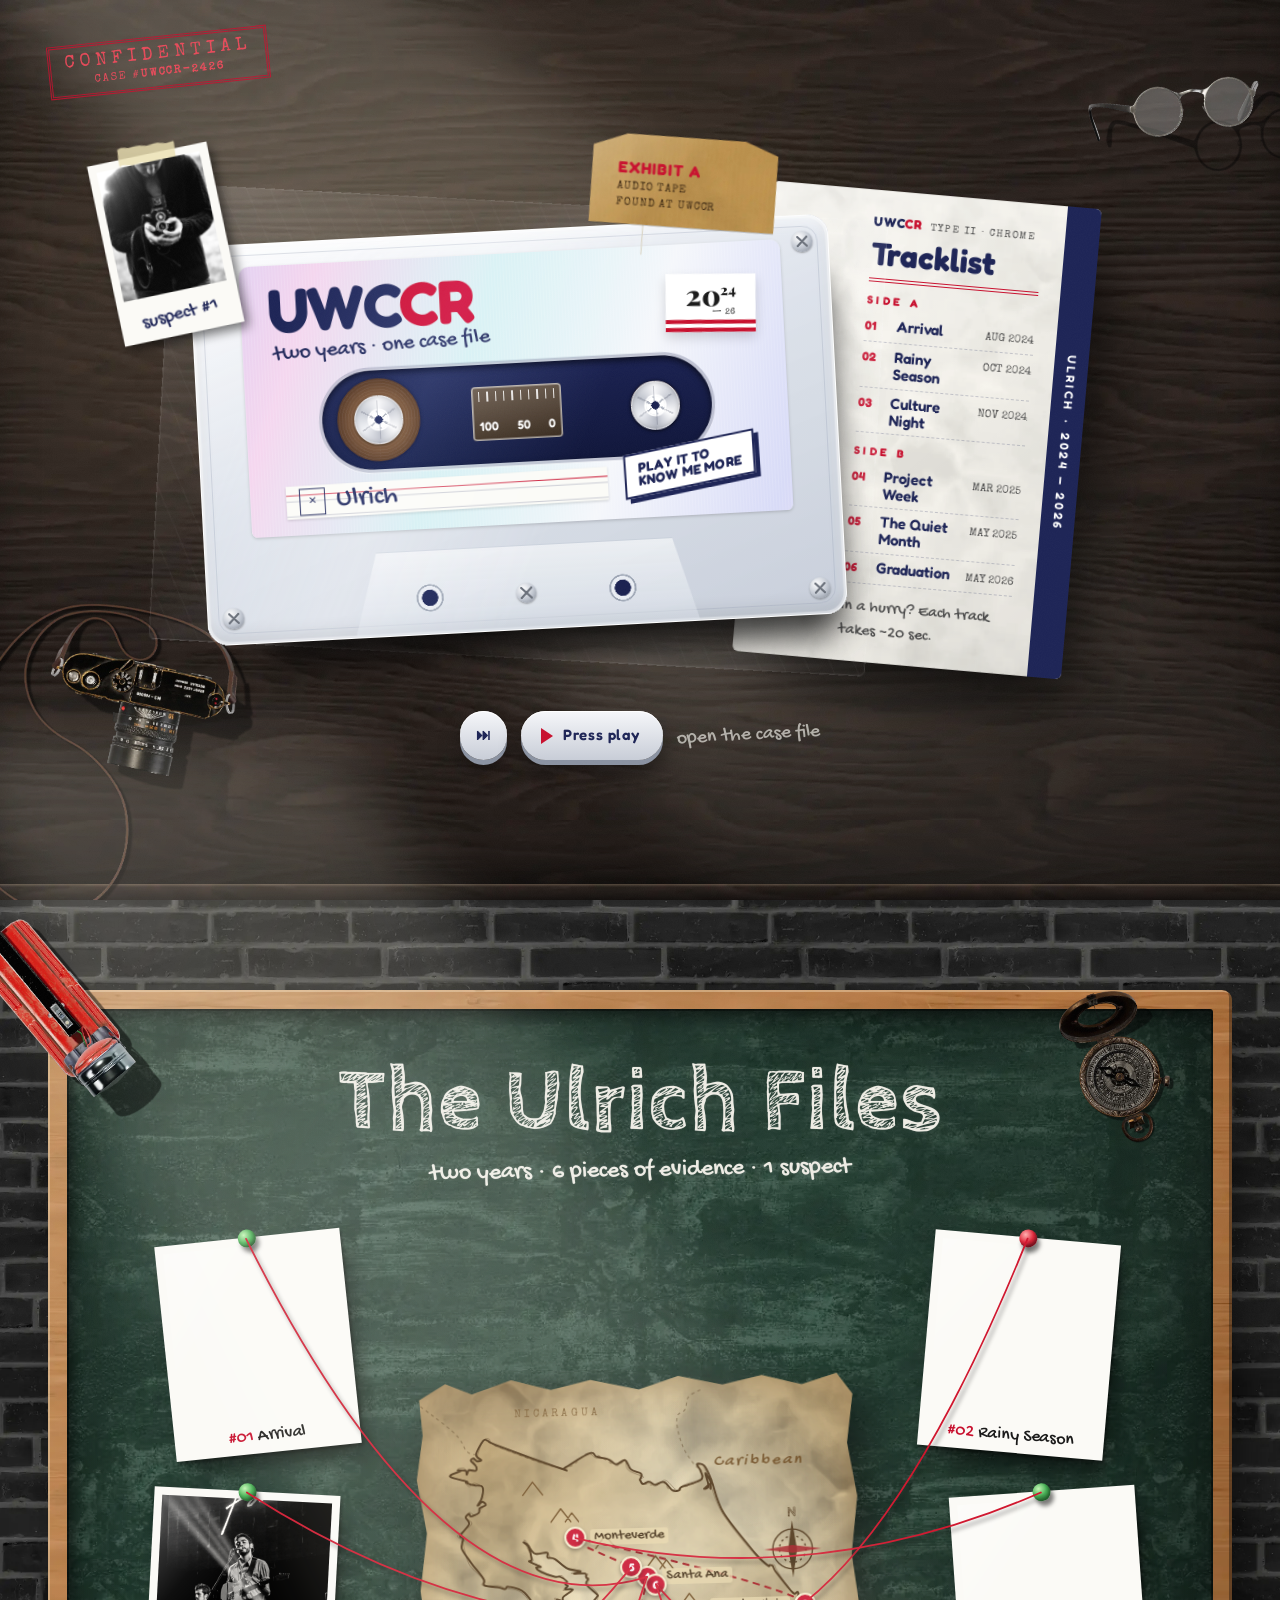
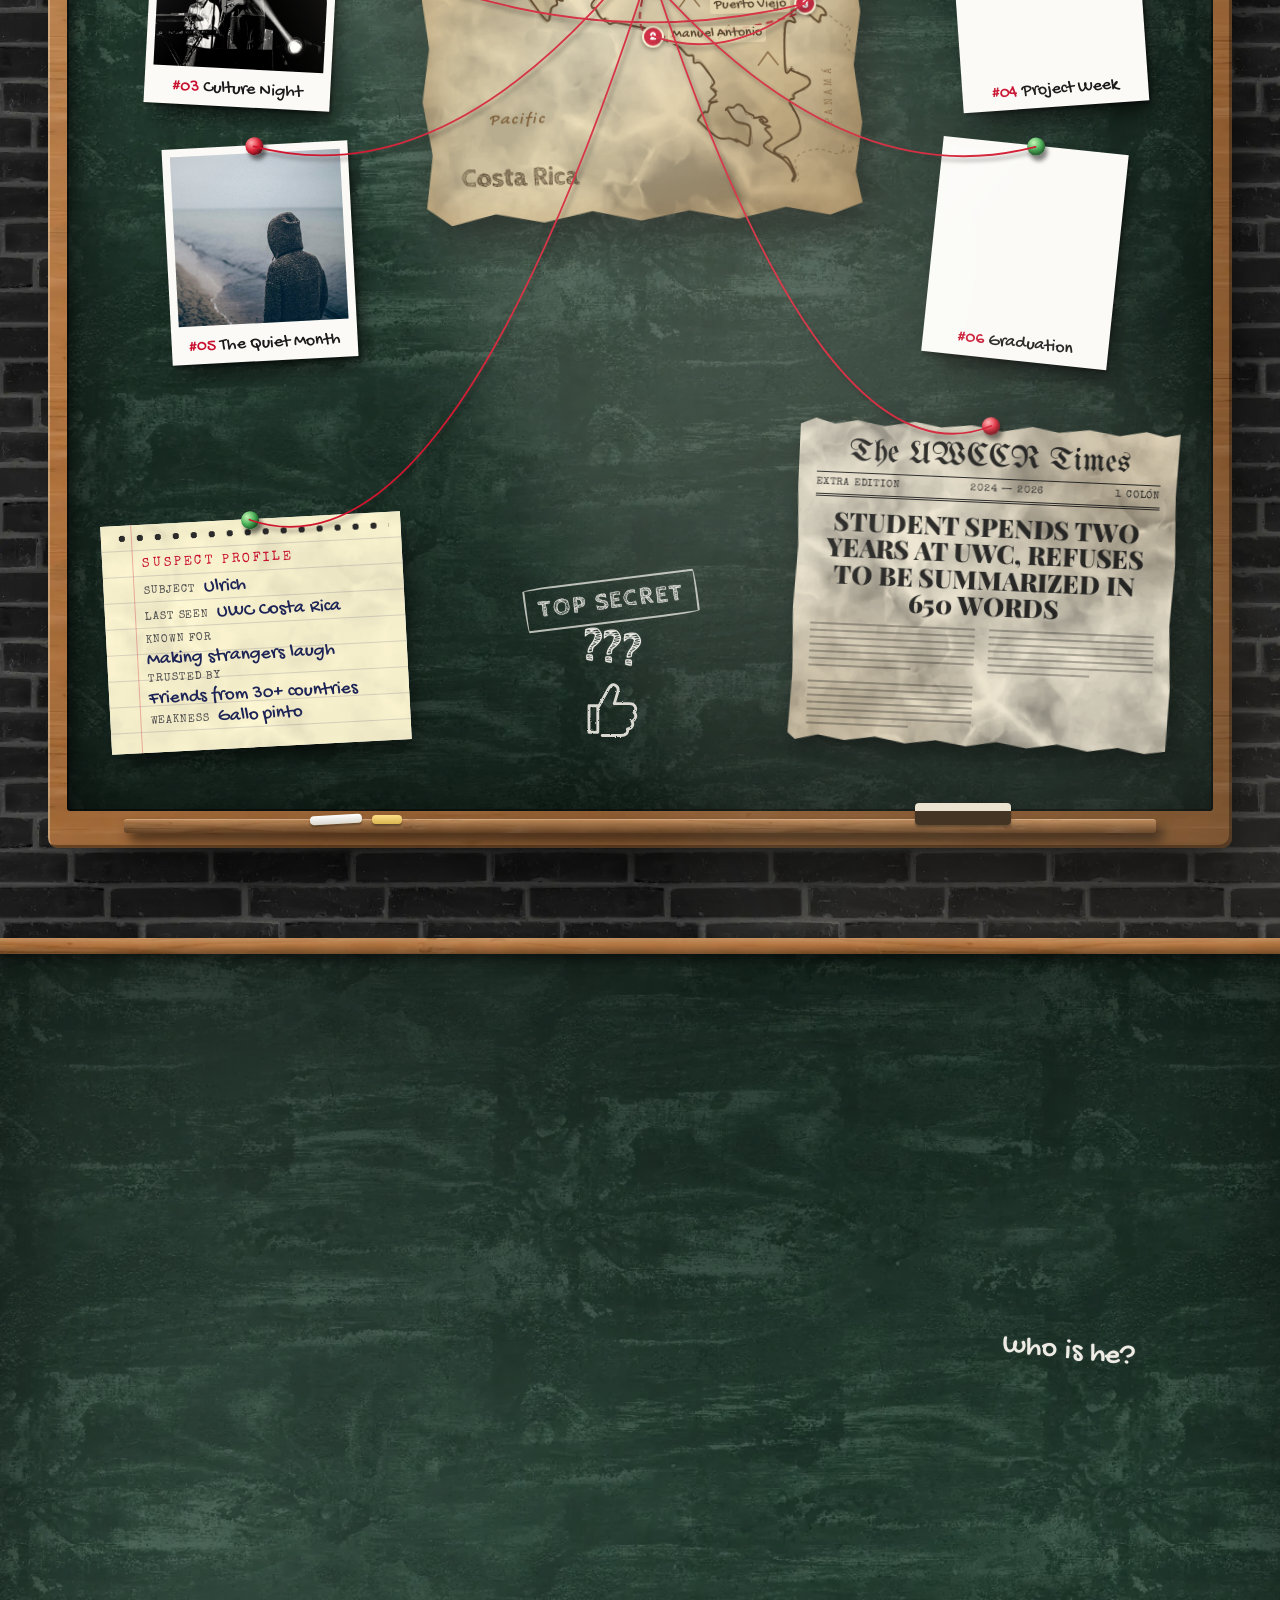
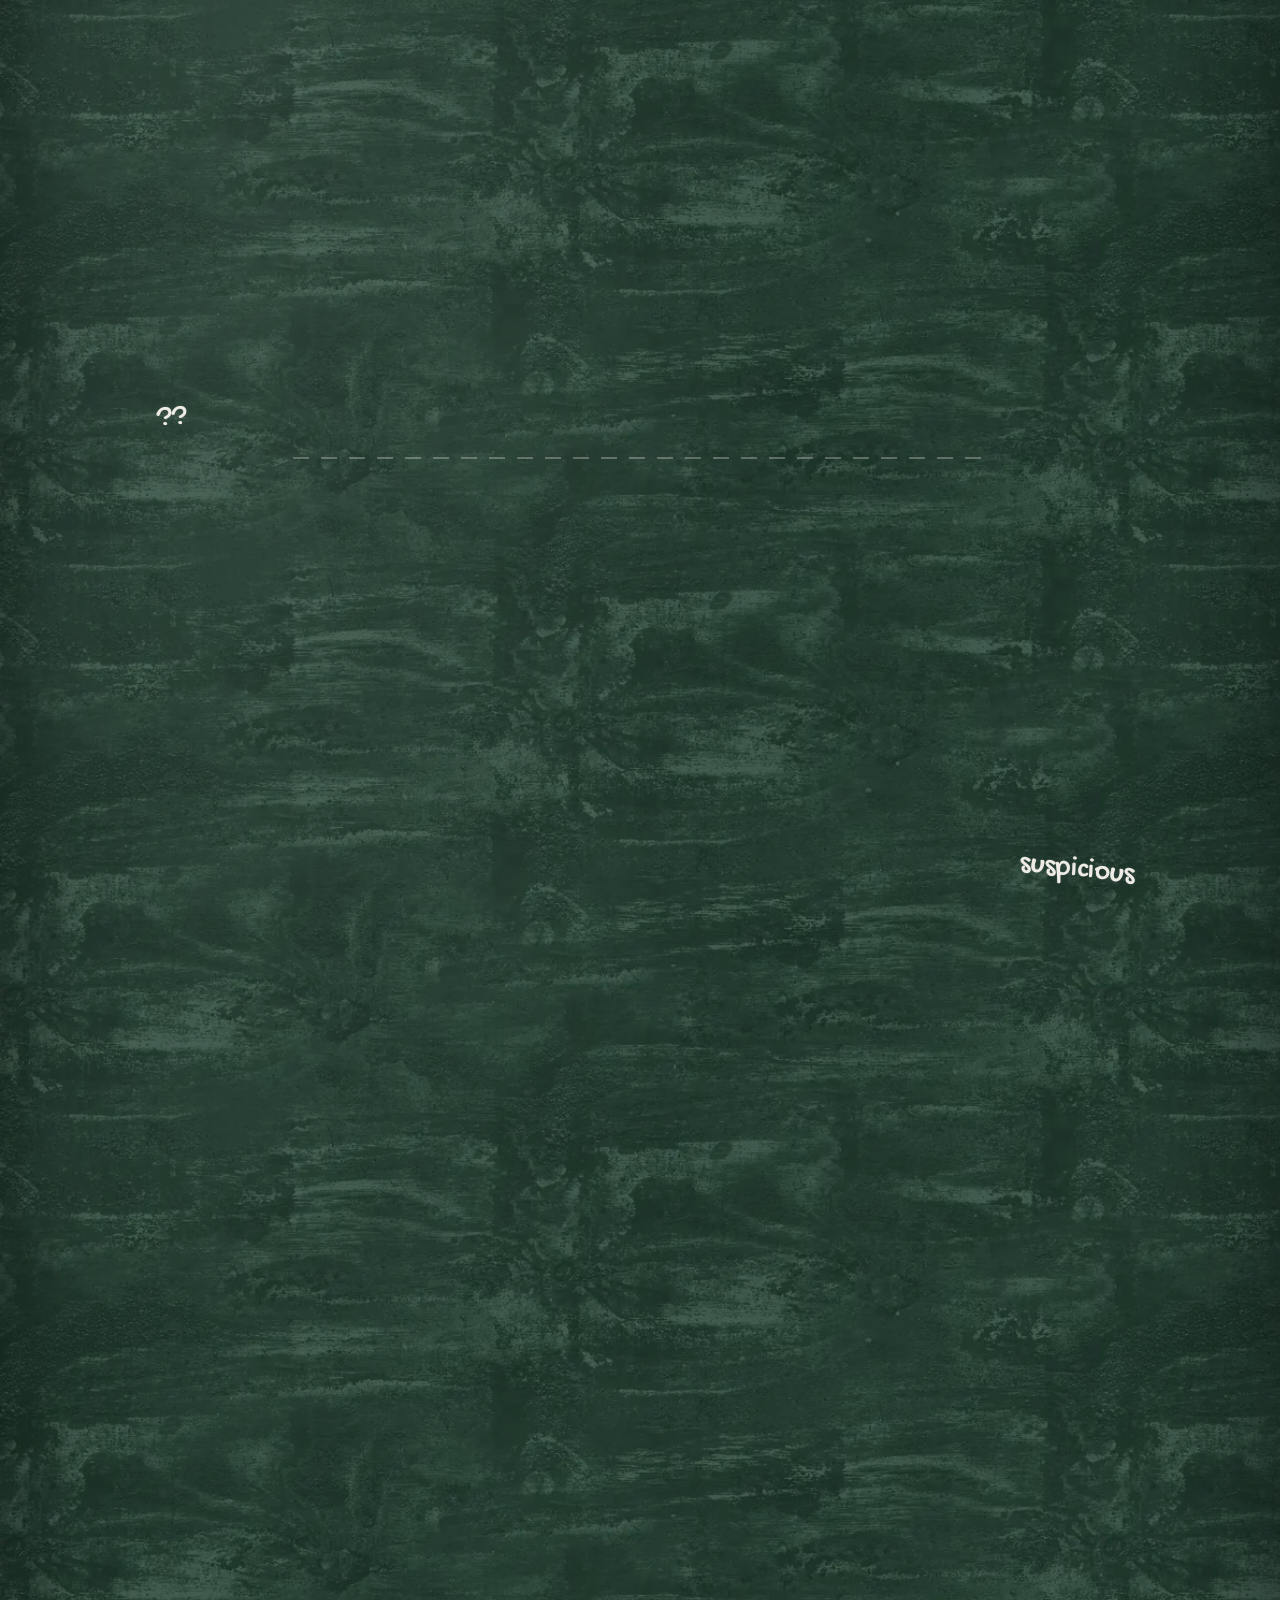
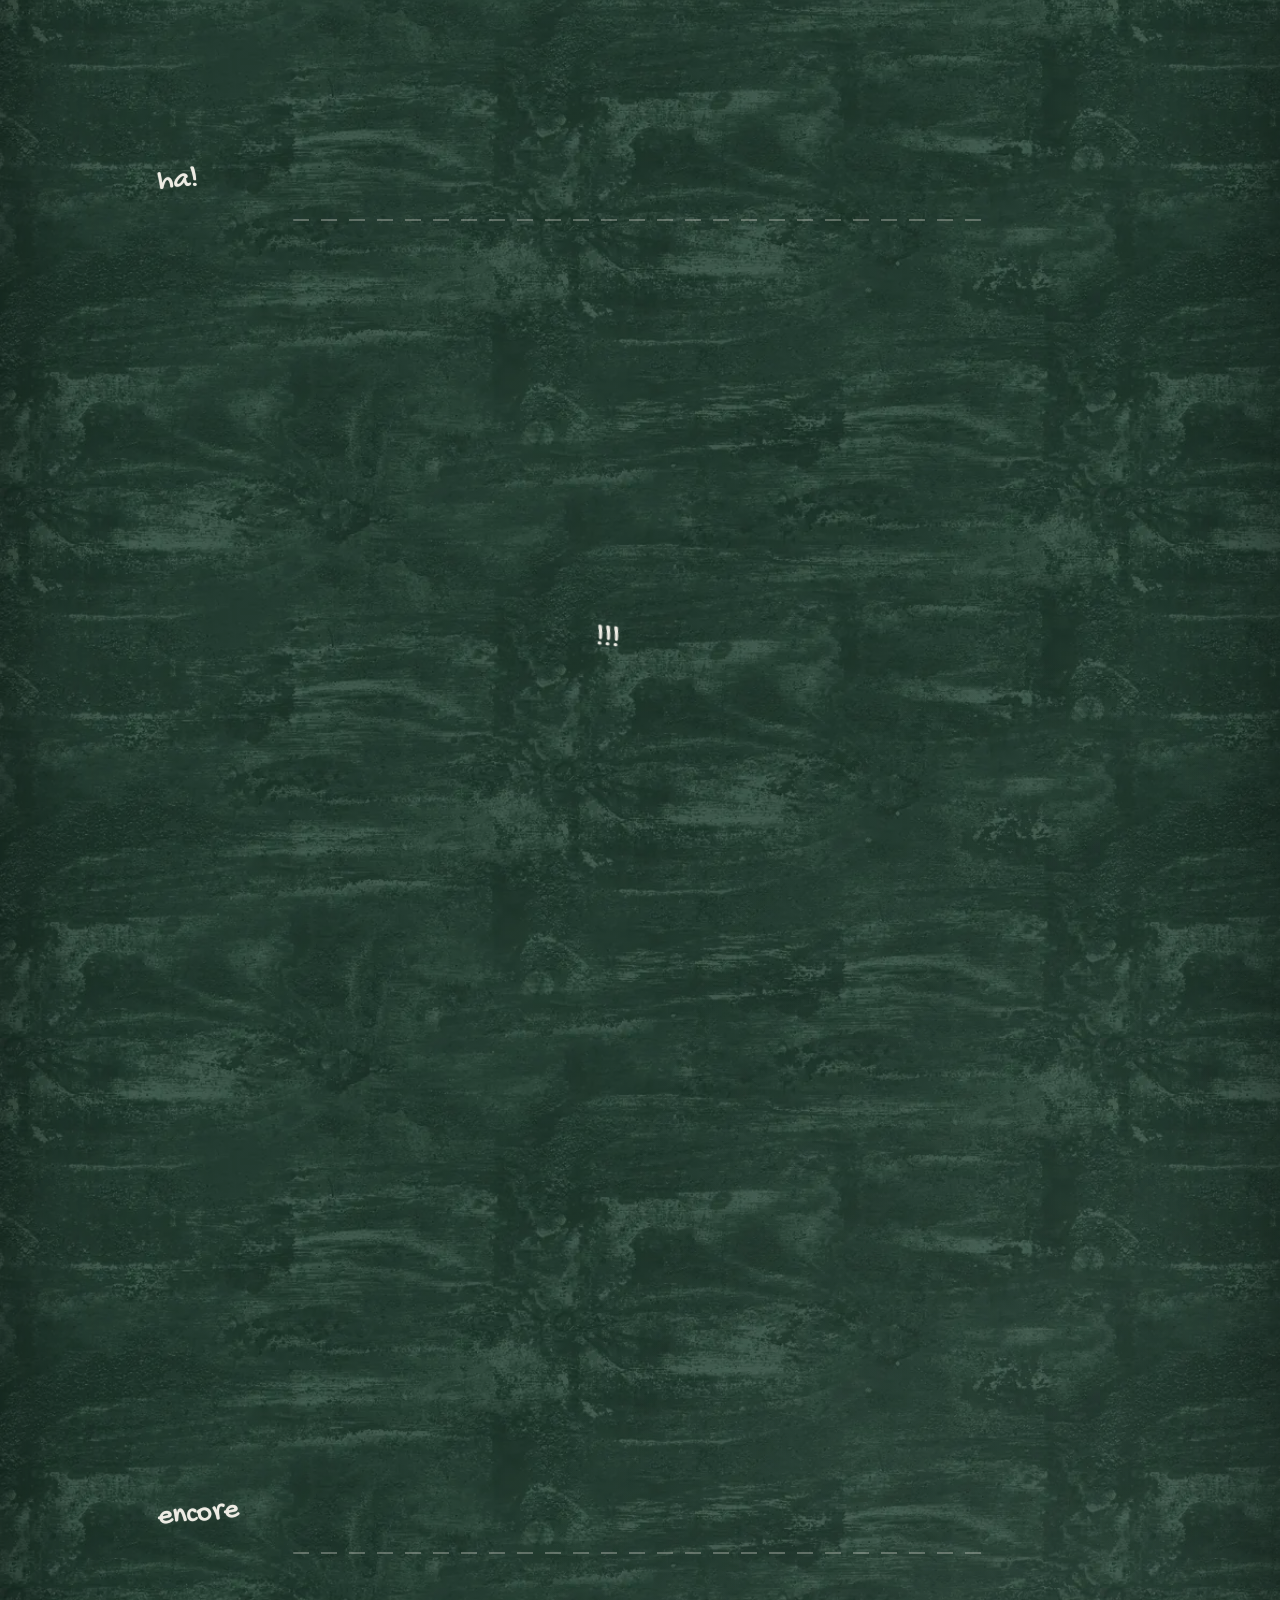
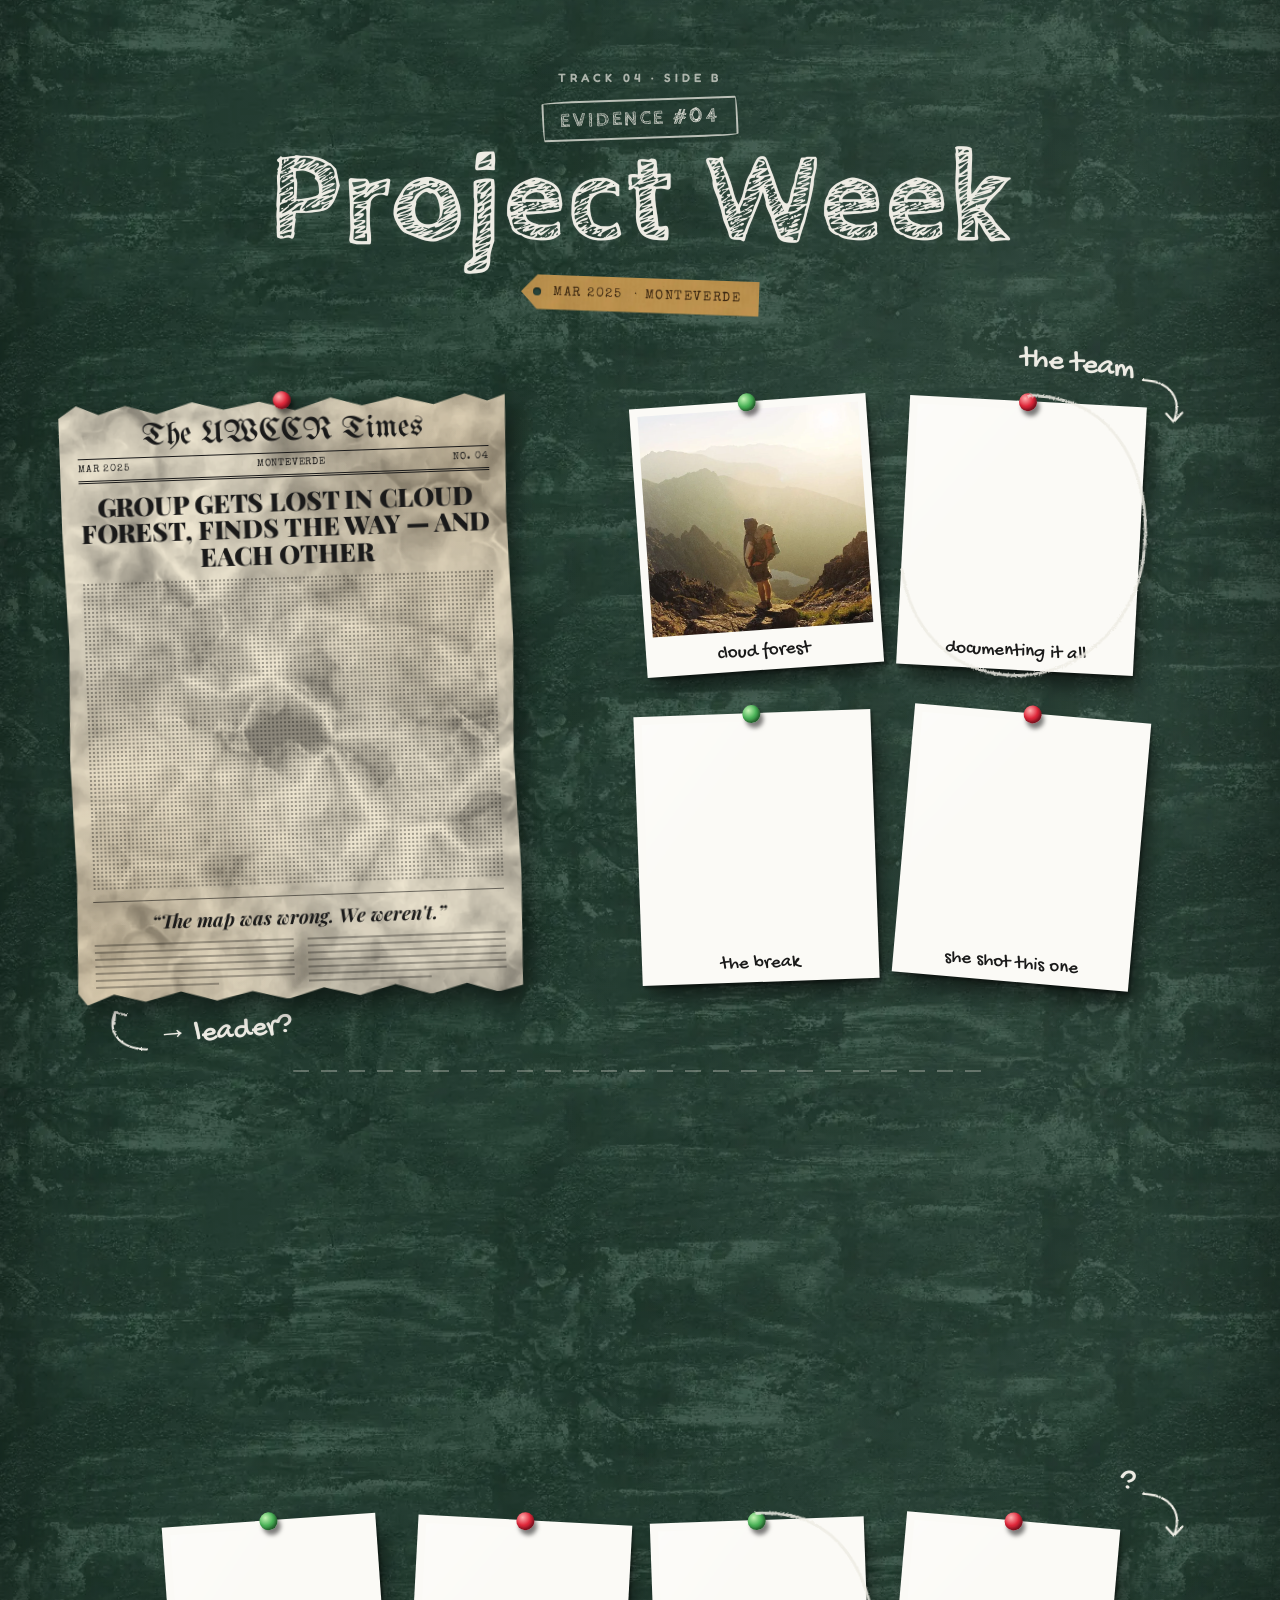
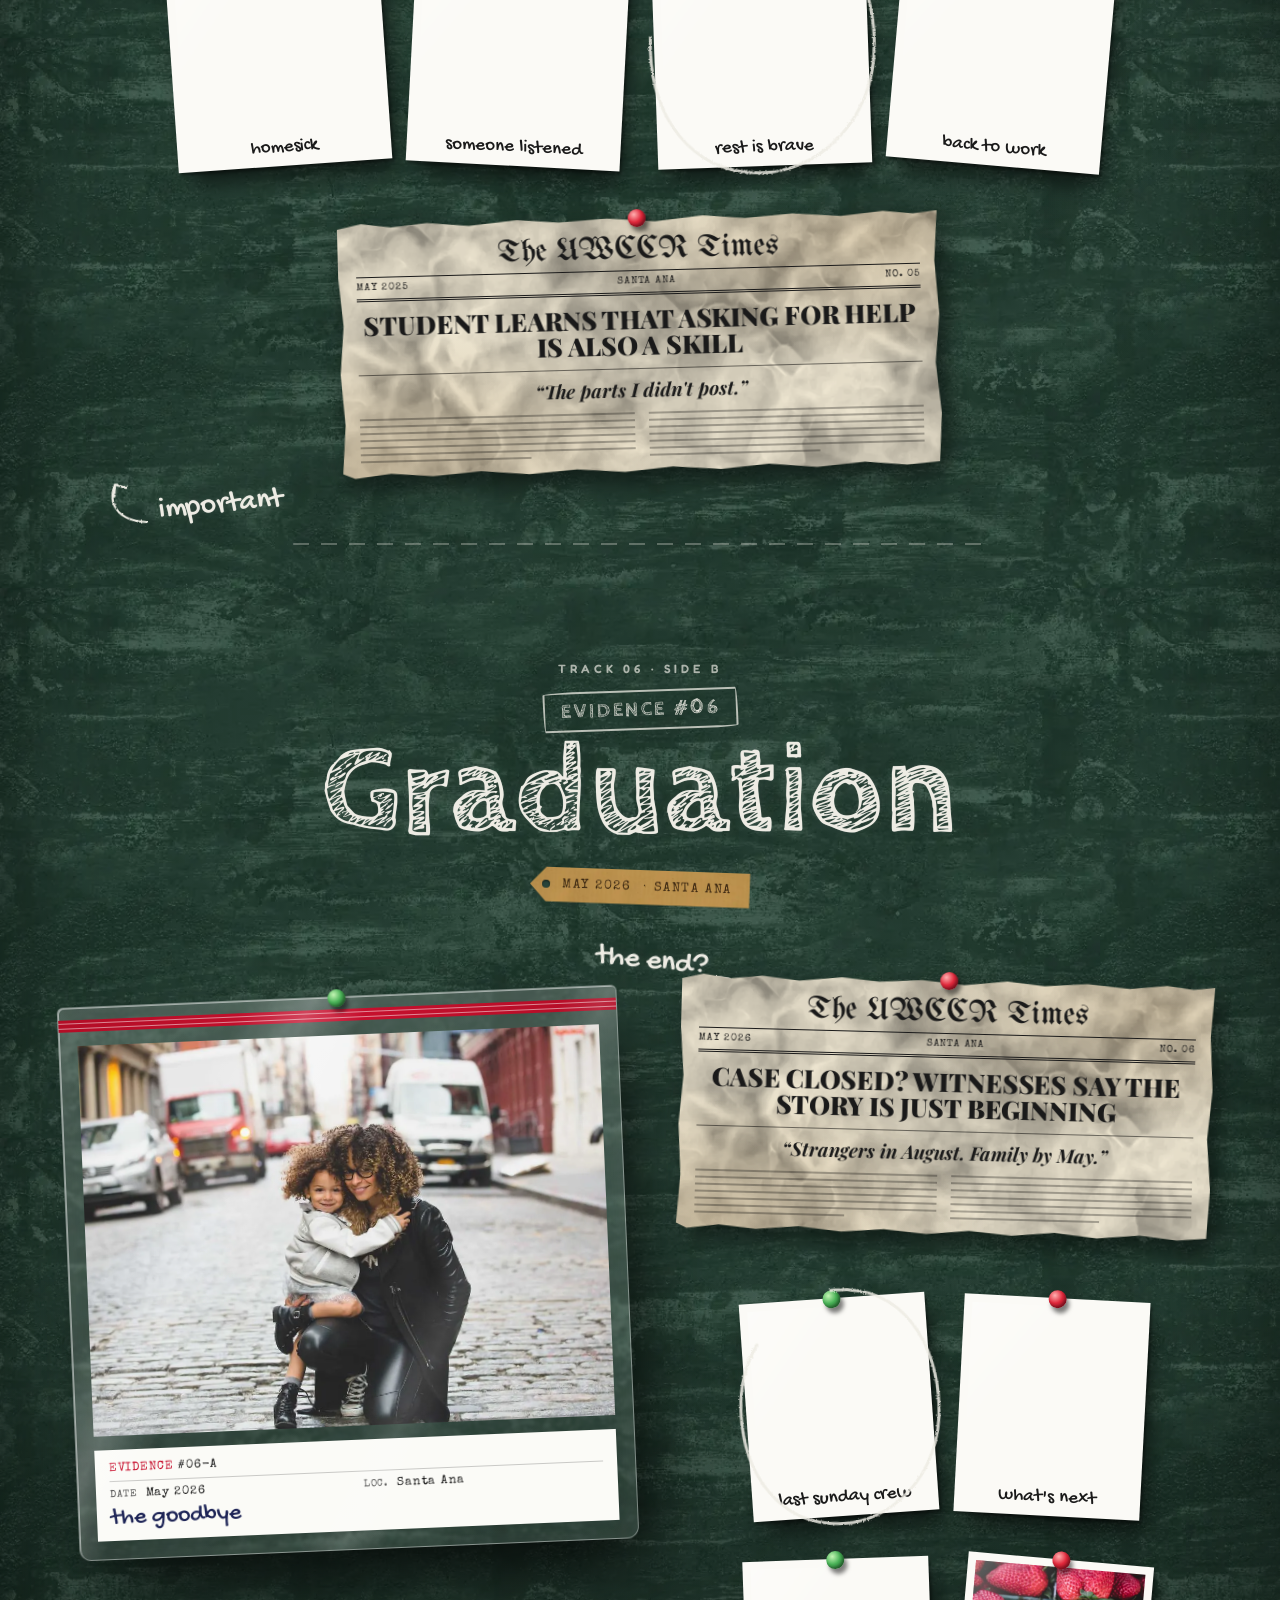
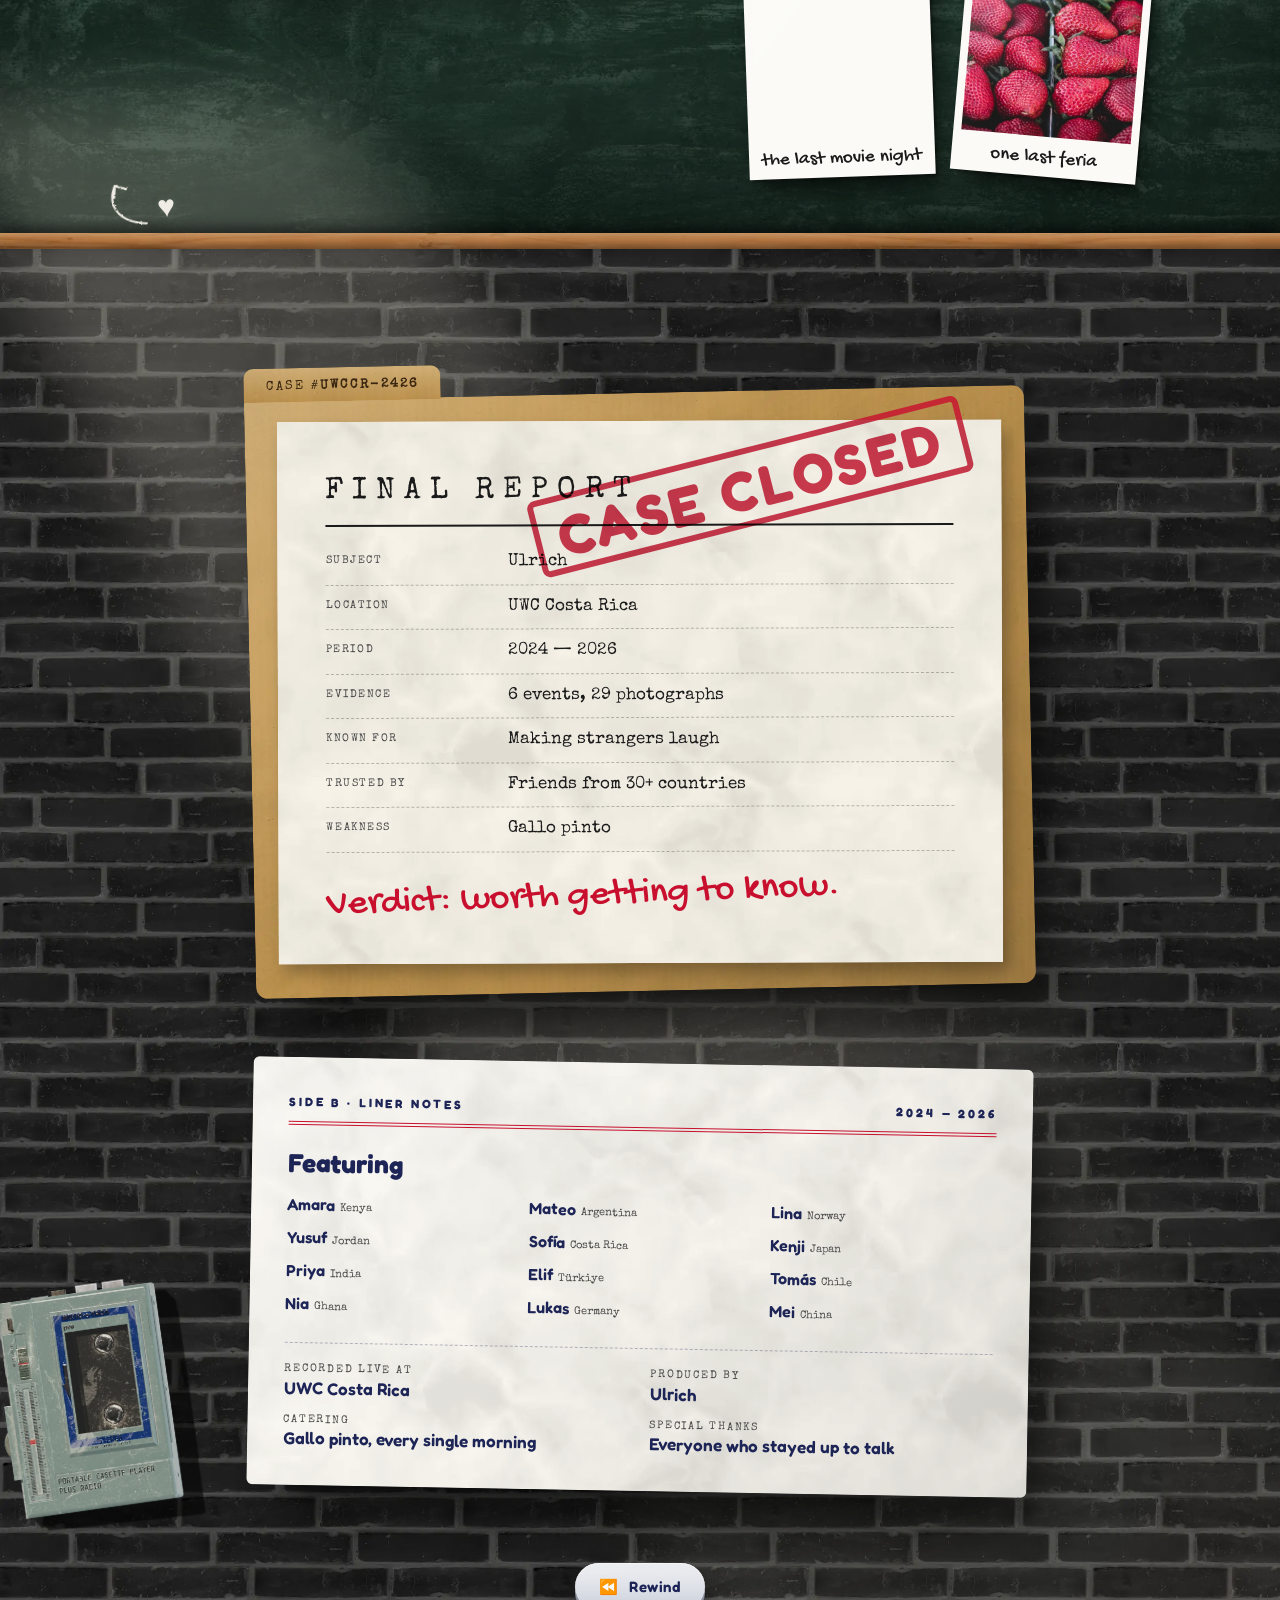
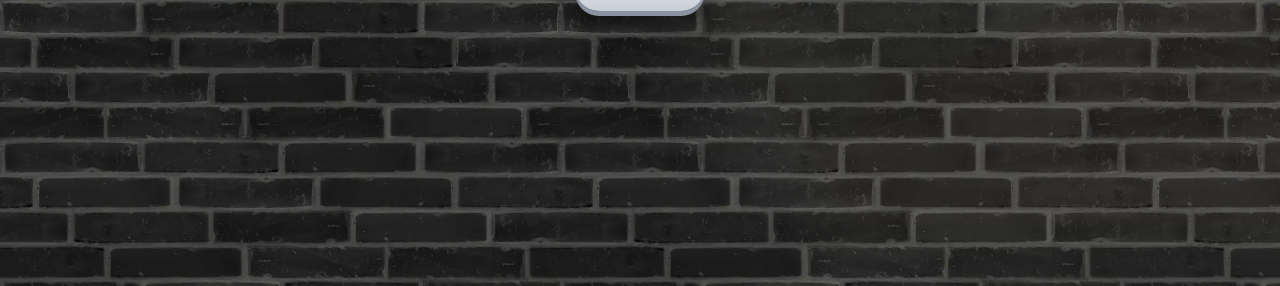
==== commit 4d90cf90: "Add photoreal CC0 props rendered to match the site's lighting Magnifying glass, vintage flashlight, " ====
--- a/index.html
+++ b/index.html
@@ -39,6 +39,9 @@
   <!-- ══════════════ SIDE A · THE TAPE ══════════════ -->
   <header class="deck" id="top">
     <div class="spot spot--deck" aria-hidden="true"></div>
+    <!-- real objects: CC0 Poly Haven scans, rendered with the site's top-left key light -->
+    <img class="prop prop--camera" src="assets/props/camera.webp" width="749" height="801" alt="" aria-hidden="true" decoding="async" />
+    <img class="prop prop--specs" src="assets/props/spectacles.webp" width="773" height="331" alt="" aria-hidden="true" decoding="async" />
 
     <div class="deck__stamp" aria-hidden="true">
       <span>CONFIDENTIAL</span>
@@ -117,6 +120,7 @@
     <!-- ══════════════ THE BOARD ══════════════ -->
     <section class="board-sec" id="board" aria-labelledby="board-title">
       <div class="spot spot--board" aria-hidden="true"></div>
+      <img class="prop prop--flashlight" src="assets/props/flashlight.webp" width="676" height="733" alt="" aria-hidden="true" decoding="async" loading="lazy" />
       <div class="frame">
         <div class="board" id="boardEl">
           <svg class="strings" aria-hidden="true"><g></g></svg>
@@ -160,7 +164,8 @@
             </article>
           </div>
 
-          <div class="magnifier" aria-hidden="true"><span class="magnifier__lens"></span><span class="magnifier__handle"></span></div>
+          <img class="prop prop--compass" src="assets/props/compass.webp" width="420" height="553" alt="" aria-hidden="true" decoding="async" loading="lazy" />
+          <img class="prop prop--magnifier" src="assets/props/magnifier.webp" width="447" height="975" alt="" aria-hidden="true" decoding="async" loading="lazy" />
         </div>
         <div class="tray" aria-hidden="true"><i></i><i></i><i class="tray__eraser"></i></div>
       </div>
@@ -172,6 +177,7 @@
     <!-- ══════════════ CASE CLOSED ══════════════ -->
     <section class="closed" id="credits" aria-labelledby="closed-title">
       <div class="spot spot--closed" aria-hidden="true"></div>
+      <img class="prop prop--walkman" src="assets/props/walkman.webp" width="533" height="681" alt="" aria-hidden="true" decoding="async" loading="lazy" />
       <div class="folder">
         <span class="folder__tab">CASE #<b data-bind="caseNo">UWCCR-2426</b></span>
         <div class="folder__page">
--- a/css/style.css
+++ b/css/style.css
@@ -42,6 +42,7 @@
   --tex-paper: url("../assets/tex/paper.webp");
   --tex-card: url("../assets/tex/cardboard.webp");
   --tex-paper-soft: url("../assets/tex/paper-soft.webp");
+  --tex-desk: url("../assets/tex/desk.webp");
 
   /* one warm key light from the top-left: every shadow falls down and to the right */
   --sh-sm: 2px 3px 3px rgba(0, 0, 0, 0.35);
@@ -244,8 +245,25 @@
   gap: clamp(28px, 5vh, 54px);
   padding: clamp(90px, 13vh, 140px) var(--gutter) clamp(40px, 7vh, 80px);
   isolation: isolate;
+  overflow: clip;
+  background:
+    radial-gradient(ellipse 70% 60% at 32% 30%, rgba(255, 214, 160, 0.16), transparent 70%),
+    radial-gradient(ellipse 120% 100% at 40% 35%, transparent 45%, rgba(0, 0, 0, 0.72)),
+    var(--tex-desk) 0 0 / 820px auto,
+    #2a1a10;
+  box-shadow: inset 0 -40px 60px -30px rgba(0, 0, 0, 0.8);
 }
 .spot--deck { z-index: -1; }
+.deck::after {
+  content: "";
+  position: absolute;
+  left: 0;
+  right: 0;
+  bottom: 0;
+  height: 16px;
+  background: linear-gradient(180deg, rgba(255, 220, 180, 0.22), rgba(0, 0, 0, 0) 3px, rgba(0, 0, 0, 0.55)), var(--tex-desk) 0 0 / 820px auto, #1c110a;
+  box-shadow: 0 14px 22px rgba(0, 0, 0, 0.75);
+}
 
 .deck__stamp {
   position: absolute;
@@ -270,6 +288,17 @@
   justify-content: center;
   width: min(1040px, 100%);
 }
+
+/* ── Real props (pre-rendered, shadows baked in) ───────── */
+.prop { position: absolute; height: auto; pointer-events: none; user-select: none; }
+.prop--camera { z-index: 1; left: max(-40px, calc(50% - 760px)); bottom: clamp(-40px, -2vh, 0px); width: clamp(220px, 23vw, 330px); }
+.prop--specs { z-index: 1; right: max(-30px, calc(50% - 720px)); top: clamp(40px, 9vh, 90px); width: clamp(180px, 17vw, 250px); transform: rotate(-8deg); }
+.prop--flashlight { z-index: 9; top: clamp(-20px, 1vh, 20px); left: max(-30px, calc(50% - 740px)); width: clamp(150px, 15vw, 230px); }
+.prop--compass { z-index: 9; top: clamp(-30px, -1.4vw, -14px); right: clamp(10px, 3vw, 48px); width: clamp(90px, 9vw, 140px); }
+.prop--magnifier { z-index: 9; right: clamp(40px, 8vw, 130px); bottom: clamp(-150px, -8vw, -80px); width: clamp(100px, 9.5vw, 140px); transform: rotate(-22deg); }
+.prop--walkman { z-index: 1; left: max(-40px, calc(50% - 640px)); bottom: 14%; width: clamp(170px, 15vw, 230px); transform: rotate(-8deg); }
+.board:not(.in) .prop { opacity: 0; translate: 0 16px; }
+.board .prop { transition: opacity 0.8s 1s, translate 0.9s var(--ease-out) 1s; }
 
 /* ── Cassette ─────────────────────────────────────────── */
 .cassette {
@@ -1585,6 +1614,8 @@
   .board__props { grid-template-columns: 1fr; justify-items: center; gap: 36px; }
   .news--board { justify-self: center; }
   .doodles { display: none; }
+  .prop--specs, .prop--walkman, .prop--flashlight { display: none; }
+  .prop--camera { width: 170px; left: -30px; bottom: -30px; }
   .magnifier { transform: rotate(-12deg) scale(0.62); transform-origin: 0 100%; left: -14px; bottom: -40px; }
 
   .ev--cluster .ev__body,
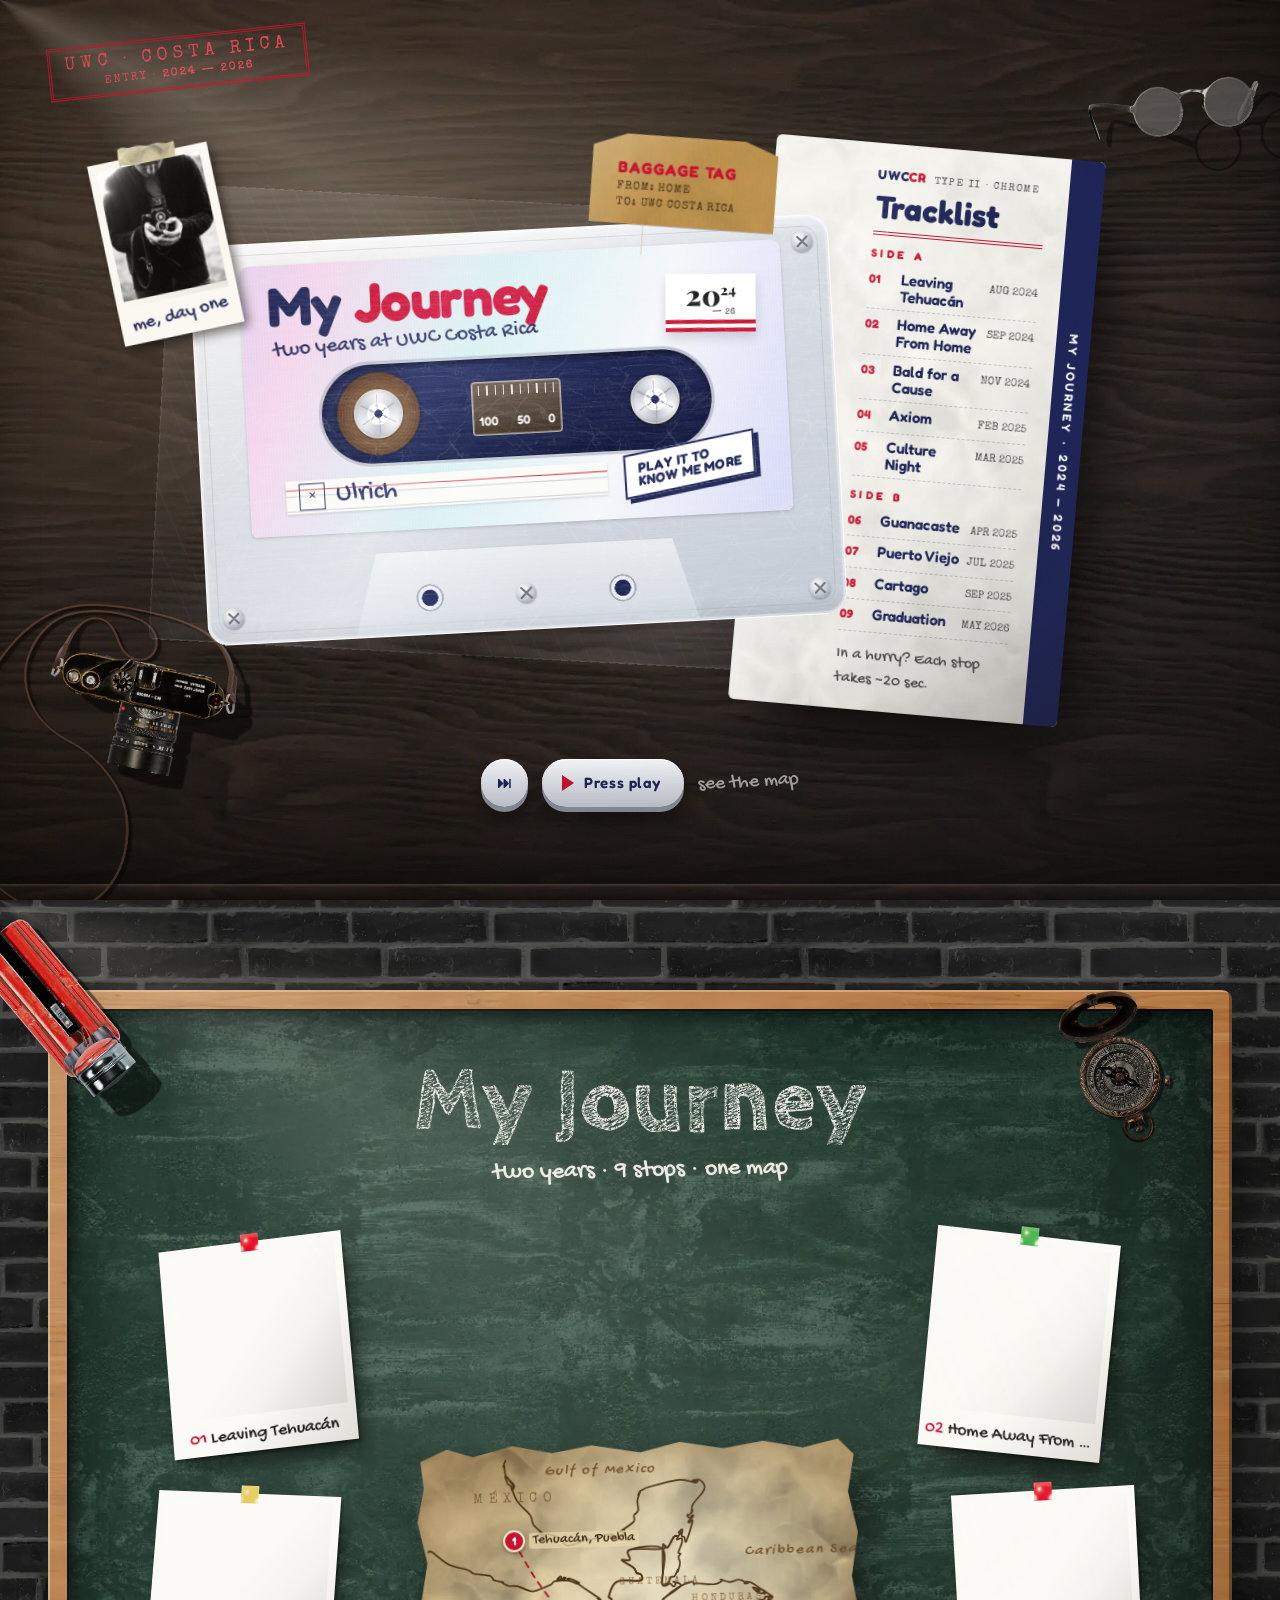
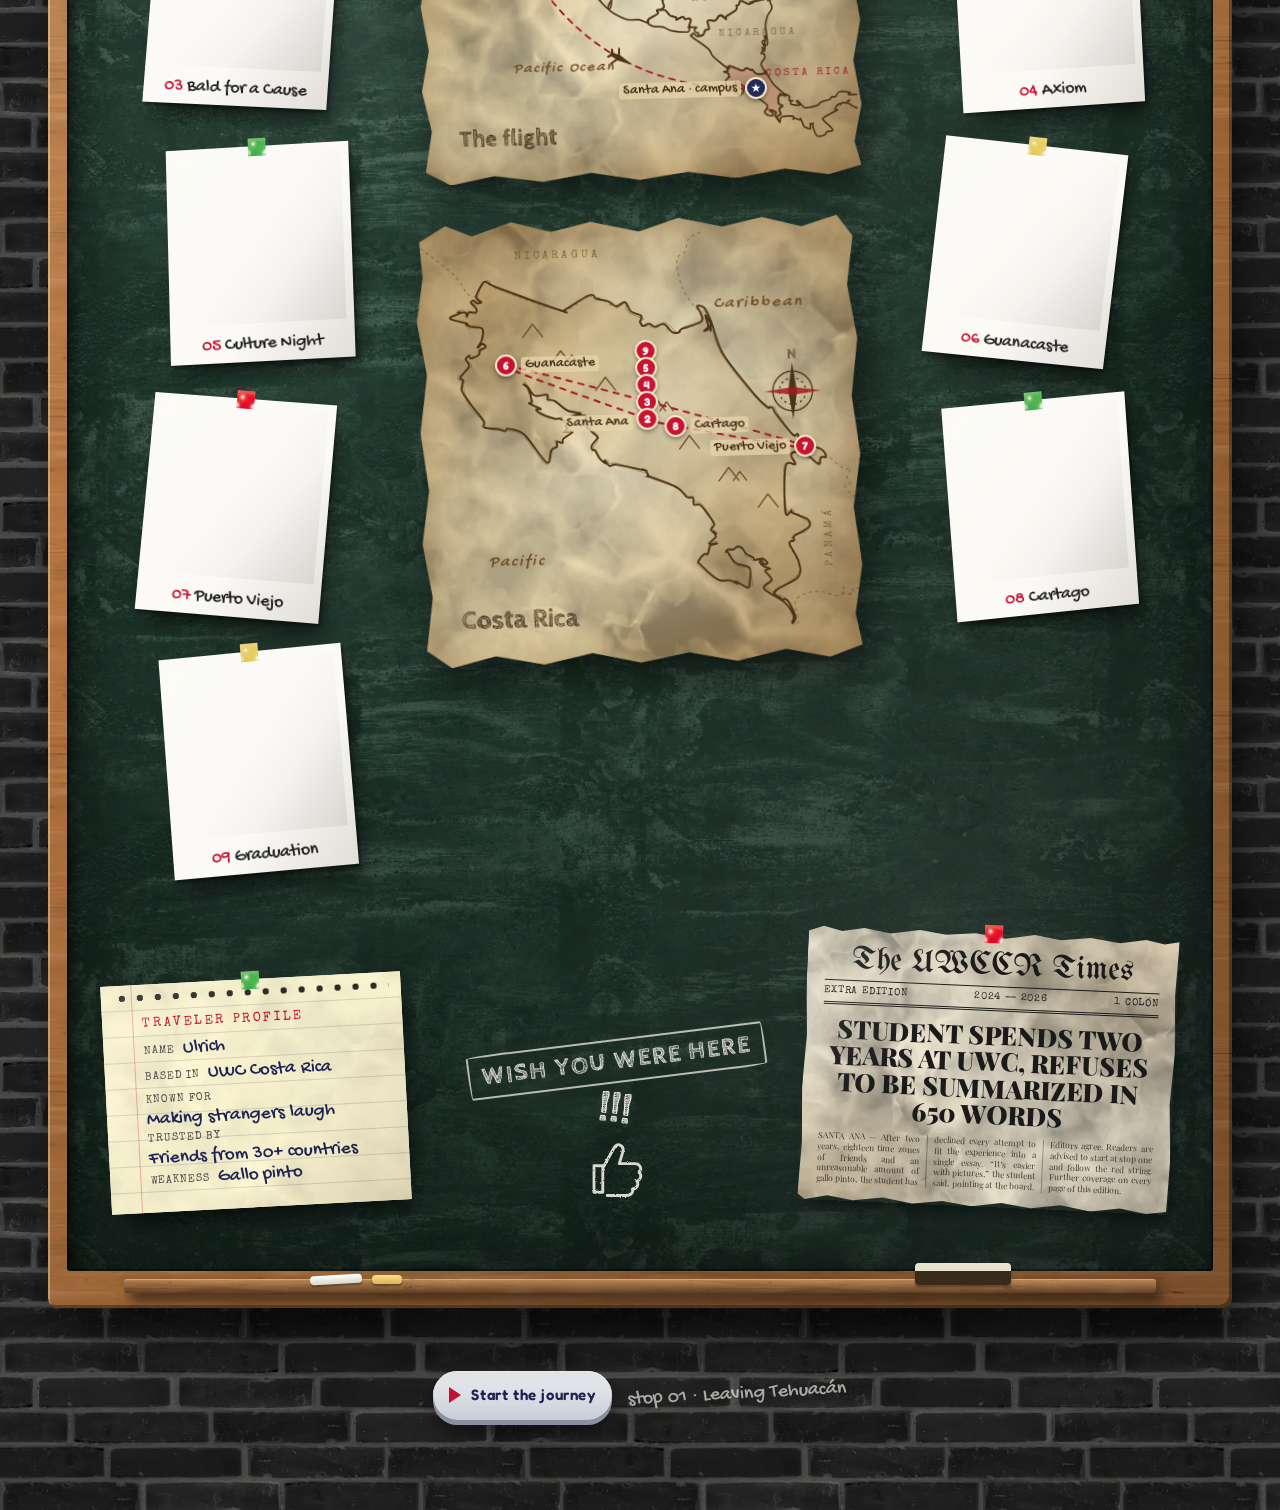
==== commit b78c0d7c: "My Journey: multi-page site, Tehuacán flight map, real pins, 2x faster - Rename to My Journey with t" ====
--- a/index.html
+++ b/index.html
@@ -3,11 +3,11 @@
 <head>
   <meta charset="utf-8" />
   <meta name="viewport" content="width=device-width, initial-scale=1, viewport-fit=cover" />
-  <title>The Ulrich Files</title>
-  <meta name="description" content="Two years at UWC Costa Rica, investigated one event at a time. Press play to know me more." />
-  <meta name="theme-color" content="#121212" />
-  <meta property="og:title" content="The Ulrich Files — UWC Costa Rica" />
-  <meta property="og:description" content="Two years at UWC Costa Rica, one event at a time." />
+  <title>My Journey — UWC Costa Rica</title>
+  <meta name="description" content="Two years at UWC Costa Rica, one stop at a time. Press play to know me more." />
+  <meta name="theme-color" content="#1c120b" />
+  <meta property="og:title" content="My Journey — UWC Costa Rica" />
+  <meta property="og:description" content="Two years at UWC Costa Rica, one stop at a time." />
   <meta property="og:image" content="photos/cover/portrait.webp" />
   <link rel="icon" href="data:image/svg+xml,%3Csvg xmlns='http://www.w3.org/2000/svg' viewBox='0 0 64 64'%3E%3Crect x='2' y='12' width='60' height='40' rx='6' fill='%23e9ecf2'/%3E%3Crect x='12' y='24' width='40' height='14' rx='7' fill='%231d2456'/%3E%3Ccircle cx='21' cy='31' r='5' fill='%23cfd4de'/%3E%3Ccircle cx='43' cy='31' r='5' fill='%23cfd4de'/%3E%3Crect x='16' y='44' width='32' height='4' fill='%23c8102e'/%3E%3C/svg%3E" />
   <link rel="preconnect" href="https://fonts.googleapis.com" />
@@ -15,28 +15,13 @@
   <link href="https://fonts.googleapis.com/css2?family=Cabin+Sketch:wght@400;700&family=Fredoka:wght@500;600;700&family=Gochi+Hand&family=Playfair+Display:ital,wght@0,700;0,900;1,700&family=Special+Elite&display=swap" rel="stylesheet" />
   <link href="https://fonts.googleapis.com/css2?family=UnifrakturMaguntia&text=TheUWCCRimsDalyNw&display=swap" rel="stylesheet" />
   <link rel="stylesheet" href="css/style.css" />
-  <link rel="preload" as="image" href="assets/tex/bricks.webp" />
+  <link rel="preload" as="image" href="assets/tex/desk.webp" />
   <link rel="preload" as="image" href="photos/cover/portrait.webp" />
 </head>
-<body>
-  <a class="skip" href="#board">Skip to the investigation board</a>
+<body data-page="home">
+  <a class="skip" href="#board">Skip to the map</a>
 
-  <svg class="defs" aria-hidden="true" focusable="false" width="0" height="0">
-    <defs>
-      <filter id="rough">
-        <feTurbulence type="fractalNoise" baseFrequency="0.9" numOctaves="2" seed="4" result="n" />
-        <feDisplacementMap in="SourceGraphic" in2="n" scale="2.4" />
-      </filter>
-      <filter id="chalky">
-        <feTurbulence type="fractalNoise" baseFrequency="1.4" numOctaves="2" seed="7" result="n" />
-        <feColorMatrix in="n" type="matrix" values="0 0 0 0 1  0 0 0 0 1  0 0 0 0 1  0 0 0 -1.6 1.35" result="m" />
-        <feComposite in="SourceGraphic" in2="m" operator="in" result="c" />
-        <feDisplacementMap in="c" in2="n" scale="1.6" />
-      </filter>
-    </defs>
-  </svg>
-
-  <!-- ══════════════ SIDE A · THE TAPE ══════════════ -->
+  <!-- ══════════════ THE DESK ══════════════ -->
   <header class="deck" id="top">
     <div class="spot spot--deck" aria-hidden="true"></div>
     <!-- real objects: CC0 Poly Haven scans, rendered with the site's top-left key light -->
@@ -44,32 +29,32 @@
     <img class="prop prop--specs" src="assets/props/spectacles.webp" width="773" height="331" alt="" aria-hidden="true" decoding="async" />
 
     <div class="deck__stamp" aria-hidden="true">
-      <span>CONFIDENTIAL</span>
-      <small>case #<b data-bind="caseNo">UWCCR-2426</b></small>
+      <span>UWC · COSTA RICA</span>
+      <small>entry · <b data-bind="years">2024 — 2026</b></small>
     </div>
 
     <div class="deck__stage">
       <!-- J-card (tracklist) -->
       <aside class="jcard" aria-labelledby="tracks-title">
-        <div class="jcard__spine" aria-hidden="true"><span data-bind="name">Ulrich</span><span>·</span><span data-bind="years">2024 — 2026</span></div>
+        <div class="jcard__spine" aria-hidden="true"><span data-bind="title">My Journey</span><span>·</span><span data-bind="years">2024 — 2026</span></div>
         <div class="jcard__body">
           <p class="jcard__brand">UWC<b>CR</b> <span>TYPE II · CHROME</span></p>
           <h2 id="tracks-title" class="jcard__title">Tracklist</h2>
           <div class="jcard__sides" id="tracks"><!-- rendered --></div>
-          <p class="jcard__foot">In a hurry? Each track takes ~20 sec.</p>
+          <p class="jcard__foot">In a hurry? Each stop takes ~20 sec.</p>
         </div>
       </aside>
 
       <!-- The cassette -->
-      <div class="cassette" id="cassette" role="img" aria-label="Cassette tape labelled UWCCR, Ulrich, 2024 to 2026 — play it to know me more">
+      <div class="cassette" id="cassette" role="img" aria-label="Cassette tape labelled My Journey, UWC Costa Rica, Ulrich, 2024 to 2026 — play it to know me more">
         <figure class="cassette__photo">
           <span class="hero-tape" aria-hidden="true"></span>
           <img id="heroPhoto" src="photos/cover/portrait.webp" width="900" height="1100" alt="" fetchpriority="high" />
-          <figcaption>suspect #1</figcaption>
+          <figcaption>me, day one</figcaption>
         </figure>
         <div class="exhibit" aria-hidden="true">
           <span class="exhibit__string"></span>
-          <div class="exhibit__tag"><b>EXHIBIT A</b><span>audio tape</span><span>found at UWCCR</span></div>
+          <div class="exhibit__tag"><b>BAGGAGE TAG</b><span>from: home</span><span>to: UWC Costa Rica</span></div>
         </div>
         <div class="cassette__shell">
           <span class="screw screw--tl"></span><span class="screw screw--tr"></span>
@@ -79,8 +64,8 @@
             <div class="label__holo" aria-hidden="true"></div>
             <div class="label__top">
               <div>
-                <p class="label__title">UWC<span>CR</span></p>
-                <p class="label__sub">two years · one case file</p>
+                <h1 class="label__title">My <span>Journey</span></h1>
+                <p class="label__sub">two years at UWC Costa Rica</p>
               </div>
               <p class="label__year"><span>20</span><sup>24</sup><small>— 26</small></p>
             </div>
@@ -110,14 +95,14 @@
     </div>
 
     <nav class="transport" aria-label="Tape controls">
-      <a class="tbtn" href="#credits" aria-label="Skip to the end">⏭</a>
+      <a class="tbtn" href="end.html" aria-label="Skip to the end">⏭</a>
       <a class="tbtn tbtn--play" href="#board" id="play"><span class="tbtn__tri" aria-hidden="true"></span>Press play</a>
-      <span class="transport__hint">open the case file</span>
+      <span class="transport__hint">see the map</span>
     </nav>
   </header>
 
   <main>
-    <!-- ══════════════ THE BOARD ══════════════ -->
+    <!-- ══════════════ THE MAP BOARD ══════════════ -->
     <section class="board-sec" id="board" aria-labelledby="board-title">
       <div class="spot spot--board" aria-hidden="true"></div>
       <img class="prop prop--flashlight" src="assets/props/flashlight.webp" width="676" height="733" alt="" aria-hidden="true" decoding="async" loading="lazy" />
@@ -126,11 +111,21 @@
           <svg class="strings" aria-hidden="true"><g></g></svg>
 
           <header class="board__head">
-            <h2 id="board-title" class="chalk-title">The <span data-bind="name">Ulrich</span> Files</h2>
-            <p class="chalk board__sub">two years · <span id="evCount">6</span> pieces of evidence · 1 suspect</p>
+            <h2 id="board-title" class="chalk-title" data-bind="title">My Journey</h2>
+            <p class="chalk board__sub">two years · <span id="evCount">6</span> stops · one map</p>
           </header>
 
           <div class="board__grid" id="boardGrid">
+            <div class="maps">
+            <figure class="map map--flight">
+              <div class="map__paper">
+                <div class="map__area">
+                  <svg class="map__svg" id="flightSvg" viewBox="0 0 400 292" aria-hidden="true"></svg>
+                  <div class="map__pins" id="flightPins"></div>
+                </div>
+              </div>
+              <figcaption class="sr-only">Map of Mexico and Central America with the flight from Tehuacán, Puebla to Santa Ana, Costa Rica.</figcaption>
+            </figure>
             <figure class="map" id="map">
               <div class="map__paper">
                 <div class="map__area">
@@ -138,29 +133,30 @@
                   <div class="map__pins" id="mapPins"></div>
                 </div>
               </div>
-              <figcaption class="sr-only">Hand-drawn map of Costa Rica with the place of each event marked.</figcaption>
+              <figcaption class="sr-only">Hand-drawn map of Costa Rica with every stop of the journey marked.</figcaption>
             </figure>
-            <!-- event polaroids rendered here -->
+            </div>
+            <!-- stop polaroids rendered here -->
           </div>
 
           <div class="board__props">
-            <div class="notepad" data-pin>
+            <div class="notepad">
               <span class="pin pin--green" aria-hidden="true"></span>
-              <p class="notepad__h">Suspect profile</p>
+              <p class="notepad__h">Traveler profile</p>
               <dl id="profile"></dl>
             </div>
 
             <div class="doodles" aria-hidden="true">
-              <span class="chalk doodle doodle--secret">TOP SECRET</span>
-              <span class="chalk doodle doodle--q">???</span>
+              <span class="chalk doodle doodle--secret">WISH YOU WERE HERE</span>
+              <span class="chalk doodle doodle--q">!!!</span>
               <svg class="doodle-thumb" viewBox="0 0 60 60"><path d="M18 52 V28 M18 28 h-8 v24 h8 M18 30 l10 -18 c4 -6 10 -2 8 4 l-3 10 h14 c5 0 7 5 4 8 c3 3 1 7 -2 8 c2 3 0 7 -4 7 c1 4 -2 6 -6 6 H22" /></svg>
             </div>
 
-            <article class="news news--board" data-pin>
+            <article class="news news--board">
               <span class="pin pin--red" aria-hidden="true"></span>
               <header class="news__mast"><p class="news__name">The UWCCR Times</p><p class="news__line"><span>Extra edition</span><span data-bind="years">2024 — 2026</span><span>1 colón</span></p></header>
               <h3 class="news__head">Student spends two years at UWC, refuses to be summarized in 650 words</h3>
-              <div class="news__cols" aria-hidden="true"><i></i><i></i><i></i></div>
+              <p class="news__body" aria-hidden="true">SANTA ANA — After two years, eighteen time zones of friends and an unreasonable amount of gallo pinto, the student has declined every attempt to fit the experience into a single essay. “It’s easier with pictures,” the student said, pointing at the board. Editors agree. Readers are advised to start at stop one and follow the red string. Further coverage on every page of this edition.</p>
             </article>
           </div>
 
@@ -169,61 +165,13 @@
         </div>
         <div class="tray" aria-hidden="true"><i></i><i></i><i class="tray__eraser"></i></div>
       </div>
-    </section>
 
-    <!-- ══════════════ EVIDENCE (one per event) ══════════════ -->
-    <div class="case" id="case"></div>
-
-    <!-- ══════════════ CASE CLOSED ══════════════ -->
-    <section class="closed" id="credits" aria-labelledby="closed-title">
-      <div class="spot spot--closed" aria-hidden="true"></div>
-      <img class="prop prop--walkman" src="assets/props/walkman.webp" width="533" height="681" alt="" aria-hidden="true" decoding="async" loading="lazy" />
-      <div class="folder">
-        <span class="folder__tab">CASE #<b data-bind="caseNo">UWCCR-2426</b></span>
-        <div class="folder__page">
-          <h2 id="closed-title" class="typed">FINAL REPORT</h2>
-          <dl class="report" id="report"></dl>
-          <p class="verdict" data-bind="verdict">Verdict: worth getting to know.</p>
-          <span class="bigstamp" aria-hidden="true">CASE CLOSED</span>
-        </div>
+      <div class="start">
+        <a class="tbtn tbtn--play" id="startLink" href="stop.html"><span class="tbtn__tri" aria-hidden="true"></span>Start the journey</a>
+        <span class="transport__hint">stop 01 · <span id="startTitle">Arrival</span></span>
       </div>
-
-      <div class="liner">
-        <div class="liner__head">
-          <span>SIDE B · LINER NOTES</span><span data-bind="years">2024 — 2026</span>
-        </div>
-        <h3 class="liner__h">Featuring</h3>
-        <ul class="liner__cast" id="cast"></ul>
-        <dl class="liner__credits" id="creditsList"></dl>
-      </div>
-
-      <a class="tbtn tbtn--rewind" href="#top" id="rewind"><span aria-hidden="true">⏪</span> Rewind</a>
     </section>
   </main>
-
-  <!-- Mini cassette HUD -->
-  <div class="hud" aria-hidden="true">
-    <span class="hud__tape"><i class="hud__reel"></i><i class="hud__reel"></i></span>
-    <span class="hud__side" id="hudSide">SIDE A</span>
-    <span class="hud__count" id="hudCount">000</span>
-    <span class="hud__label" id="hudLabel">INTRO</span>
-  </div>
-
-  <!-- Lightbox -->
-  <dialog class="lightbox" id="lightbox" aria-label="Photo viewer">
-    <figure class="lightbox__frame">
-      <img id="lb-img" src="" alt="" />
-      <figcaption>
-        <span class="lightbox__count" id="lb-count"></span>
-        <span class="lightbox__cap" id="lb-cap"></span>
-      </figcaption>
-    </figure>
-    <button class="lb-btn lb-btn--prev" id="lb-prev" aria-label="Previous photo">‹</button>
-    <button class="lb-btn lb-btn--next" id="lb-next" aria-label="Next photo">›</button>
-    <button class="lb-btn lb-btn--close" id="lb-close" aria-label="Close">×</button>
-  </dialog>
-
-  <div class="grain" aria-hidden="true"></div>
 
   <script src="js/data.js"></script>
   <script src="js/geo.js"></script>
--- a/css/style.css
+++ b/css/style.css
@@ -1,6 +1,6 @@
 /* ═══════════════════════════════════════════════════════════
-   THE ULRICH FILES
-   Detective chalkboard × holographic cassette
+   MY JOURNEY
+   Detective-desk flat lay × chalkboard map × holographic cassette
    ═══════════════════════════════════════════════════════════ */
 
 :root {
@@ -43,6 +43,9 @@
   --tex-card: url("../assets/tex/cardboard.webp");
   --tex-paper-soft: url("../assets/tex/paper-soft.webp");
   --tex-desk: url("../assets/tex/desk.webp");
+  --tex-scratch: url("../assets/tex/scratches.webp");
+  --tex-smudge: url("../assets/tex/smudge.webp");
+  --chalk-mask: url("../assets/tex/chalk-mask.png");
 
   /* one warm key light from the top-left: every shadow falls down and to the right */
   --sh-sm: 2px 3px 3px rgba(0, 0, 0, 0.35);
@@ -56,6 +59,11 @@
 
   color-scheme: dark;
 }
+
+@view-transition { navigation: auto; }
+::view-transition-old(root),
+::view-transition-new(root) { animation-duration: 0.45s; }
+::view-transition-group(*) { animation-duration: 0.55s; animation-timing-function: cubic-bezier(0.2, 0.8, 0.2, 1); }
 
 /* ── Base ─────────────────────────────────────────────── */
 *,
@@ -116,6 +124,13 @@
   color: var(--chalk);
   text-shadow: 0 0 1px rgba(255, 255, 255, 0.5), 0 0 10px rgba(255, 255, 255, 0.08);
 }
+.chalk-title,
+.ev__no {
+  -webkit-mask-image: var(--chalk-mask);
+  mask-image: var(--chalk-mask);
+  -webkit-mask-size: 180px;
+  mask-size: 180px;
+}
 .chalk-title {
   font-family: var(--f-chalk);
   font-weight: 700;
@@ -146,11 +161,12 @@
   width: 18px;
   height: 18px;
   margin-left: -9px;
-  border-radius: 50%;
-  box-shadow: 3px 5px 4px rgba(0, 0, 0, 0.5), inset -2px -2px 3px rgba(0, 0, 0, 0.3);
-}
-.pin--green { background: radial-gradient(circle at 34% 30%, #c4f5b4, #49b257 45%, #1d5c27); }
-.pin--red { background: radial-gradient(circle at 34% 30%, #ffb0b0, #e0283b 45%, #7d0818); }
+  background: center / 230% no-repeat;
+}
+/* rendered in three.js with the site's key light; the shadow is part of the image */
+.pin--red { background-image: url("../assets/props/pin-red.webp"); }
+.pin--green { background-image: url("../assets/props/pin-green.webp"); }
+.pin--yellow { background-image: url("../assets/props/pin-yellow.webp"); }
 
 /* red strings */
 .strings {
@@ -164,15 +180,24 @@
 }
 .strings path {
   fill: none;
-  stroke: #d0162e;
-  stroke-width: 1.8;
+  stroke: #c0142a;
+  stroke-width: 2.1;
   stroke-linecap: round;
   stroke-dasharray: 1;
   stroke-dashoffset: 1;
-  filter: drop-shadow(3px 4px 2px rgba(0, 0, 0, 0.45));
   transition: stroke-dashoffset 1.6s var(--ease-out);
 }
+.strings g { filter: drop-shadow(3px 4px 2px rgba(0, 0, 0, 0.4)); }
 .strings g.is-drawn path { stroke-dashoffset: 0; }
+.strings .fibre {
+  stroke: rgba(255, 170, 170, 0.6);
+  stroke-width: 0.8;
+  stroke-dasharray: 2.2 2.6;
+  stroke-dashoffset: 0;
+  opacity: 0;
+  transition: opacity 0.6s 1.4s;
+}
+.strings g.is-drawn .fibre { opacity: 1; }
 .strings path:nth-child(2) { transition-delay: 0.12s; }
 .strings path:nth-child(3) { transition-delay: 0.24s; }
 .strings path:nth-child(4) { transition-delay: 0.36s; }
@@ -185,15 +210,16 @@
   position: absolute;
   inset: 0;
   pointer-events: none;
-  filter: blur(36px);
   z-index: 0;
+  -webkit-mask-image: radial-gradient(ellipse 120% 110% at 0 0, #000 25%, transparent 90%);
+  mask-image: radial-gradient(ellipse 120% 110% at 0 0, #000 25%, transparent 90%);
 }
 .spot::before {
-  content: "";
-  position: absolute;
-  inset: -10% -5%;
-  background: linear-gradient(118deg, rgba(255, 248, 228, 0.24), rgba(255, 248, 228, 0.05) 70%);
-  clip-path: polygon(0 0, 28% 0, 100% 78%, 100% 100%, 62% 100%);
+  /* the beam: a soft-edged wedge from the top-left corner, no blur filter needed */
+  content: "";
+  position: absolute;
+  inset: 0;
+  background: conic-gradient(from 96deg at 0 0, transparent 0deg, rgba(255, 248, 228, 0.1) 10deg, rgba(255, 248, 228, 0.2) 22deg, rgba(255, 248, 228, 0.12) 34deg, transparent 48deg);
 }
 .spot::after {
   content: "";
@@ -206,20 +232,58 @@
 }
 
 /* flashlight: warm pool of light that follows the pointer (desktop) */
-.board::after,
-.ev::after {
-  content: "";
-  position: absolute;
-  inset: 0;
-  z-index: 8;
+.torch {
+  position: fixed;
+  z-index: 48;
+  top: -380px;
+  left: -380px;
+  width: 760px;
+  height: 760px;
+  border-radius: 50%;
   pointer-events: none;
-  background: radial-gradient(circle 380px at var(--lx, 30vw) var(--ly, 22vh), rgba(255, 238, 200, 0.2), rgba(255, 238, 200, 0.05) 45%, transparent 70%) fixed;
-  mix-blend-mode: soft-light;
+  background: radial-gradient(closest-side, rgba(255, 236, 196, 0.11), rgba(255, 236, 196, 0.04) 55%, transparent);
   opacity: 0;
   transition: opacity 0.6s;
-}
-.has-torch .board::after,
-.has-torch .ev::after { opacity: 1; }
+  will-change: transform;
+}
+.has-torch .torch { opacity: 1; }
+
+/* each sheet catches the key light: brighter top-left, falling off bottom-right */
+.pol::before,
+.bpol::before,
+.news::after,
+.notepad::after,
+.jcard::after,
+.liner::after,
+.folder__page::after {
+  content: "";
+  position: absolute;
+  inset: 0;
+  z-index: 4;
+  pointer-events: none;
+  background: linear-gradient(128deg, rgba(255, 250, 238, 0.12), transparent 36%, transparent 62%, rgba(40, 20, 0, 0.12));
+}
+.news::after { clip-path: var(--torn); }
+.liner { position: relative; }
+/* paper never lies perfectly flat */
+.ev__pics, .board__grid { perspective: 1400px; }
+.pol, .bpol { rotate: 1 -0.6 0 5deg; }
+.pol:nth-child(even), .bpol:nth-of-type(even) { rotate: -0.8 1 0 4deg; }
+
+/* film grade: lens vignette + warm/cool split toning over everything */
+.grade { position: fixed; inset: 0; z-index: 49; pointer-events: none; will-change: transform; }
+.grade::before {
+  content: "";
+  position: absolute;
+  inset: 0;
+  background: radial-gradient(ellipse 85% 75% at 45% 42%, transparent 55%, rgba(12, 6, 0, 0.42));
+}
+.grade::after {
+  content: "";
+  position: absolute;
+  inset: 0;
+  background: linear-gradient(135deg, rgba(255, 170, 90, 0.05), transparent 45%, transparent 60%, rgba(60, 100, 160, 0.05));
+}
 
 /* zoom button wraps photos */
 .zoom {
@@ -334,8 +398,7 @@
   position: absolute;
   inset: 8% 4% 2% 6%;
   border-radius: 4em;
-  background: rgba(0, 0, 0, 0.78);
-  filter: blur(2.6em);
+  background: radial-gradient(closest-side, rgba(0, 0, 0, 0.7), rgba(0, 0, 0, 0.35) 60%, transparent);
   transform: translateZ(-4.2em) translate(3.4em, 4.6em);
 }
 .cassette__layer {
@@ -355,6 +418,17 @@
   box-shadow: inset 0 0 0 0.35em rgba(255, 255, 255, 0.4), inset 0 -1.4em 2.4em rgba(0, 0, 0, 0.1), inset 0 1em 2em rgba(255, 255, 255, 0.6);
   overflow: hidden;
   transform: translateZ(0.2em);
+}
+.cassette__shell::after {
+  content: "";
+  position: absolute;
+  inset: 0;
+  z-index: 5;
+  border-radius: inherit;
+  pointer-events: none;
+  background: var(--tex-scratch) 0 0 / 34em auto, var(--tex-smudge) 30% 20% / 60em auto;
+  mix-blend-mode: screen;
+  opacity: 0.32;
 }
 .cassette__shell::before {
   /* molded inner edge */
@@ -419,8 +493,9 @@
 .label__title {
   font-family: var(--f-round);
   font-weight: 700;
-  font-size: 9.6em;
+  font-size: 8.6em;
   line-height: 0.88;
+  white-space: nowrap;
   letter-spacing: -0.025em;
   color: var(--navy);
 }
@@ -631,7 +706,8 @@
   width: 9em;
   height: 3em;
   margin-left: -4.5em;
-  background: rgba(236, 225, 178, 0.82);
+  background: linear-gradient(170deg, rgba(255, 255, 255, 0.35), transparent 40%), var(--tex-paper) 0 0 / 260px auto, rgba(236, 225, 178, 0.86);
+  background-blend-mode: normal, multiply, normal;
   box-shadow: 0.1em 0.2em 0.3em rgba(0, 0, 0, 0.2);
   transform: rotate(4deg);
   clip-path: polygon(0 10%, 8% 0, 20% 8%, 36% 0, 52% 8%, 70% 0, 86% 9%, 100% 2%, 100% 90%, 90% 100%, 74% 92%, 56% 100%, 40% 92%, 22% 100%, 6% 92%, 0 100%);
@@ -773,7 +849,7 @@
   scroll-margin-top: 0;
   isolation: isolate;
 }
-.spot--board { z-index: 7; mix-blend-mode: screen; opacity: 0.9; }
+.spot--board { z-index: 7; opacity: 0.7; }
 
 .frame {
   position: relative;
@@ -835,9 +911,16 @@
 }
 
 /* parchment map */
-.map {
+.maps {
   grid-column: 2;
   grid-row: 1 / -1;
+  display: grid;
+  gap: clamp(26px, 3vw, 44px);
+  align-content: center;
+}
+.map--flight { transform: rotate(1.4deg); }
+.board:not(.in) .map--flight { transform: rotate(5deg) scale(0.94); }
+.map {
   position: relative;
   z-index: 1;
   filter: drop-shadow(12px 20px 20px rgba(0, 0, 0, 0.55));
@@ -864,6 +947,12 @@
 .map__svg .land--2 { stroke-width: 0.8; opacity: 0.45; }
 .map__svg .land--nb { stroke-width: 1; stroke-dasharray: 3 3; opacity: 0.45; }
 .map__svg .nb { font-family: var(--f-type); font-size: 10px; letter-spacing: 0.3em; fill: #6d4b22; opacity: 0.7; }
+.map__svg .nb--big { font-size: 14px; letter-spacing: 0.4em; }
+.map__svg .nb--cr { fill: var(--red-2); opacity: 0.9; font-size: 10px; }
+.map__svg .land--cr { fill: rgba(200, 16, 46, 0.12); }
+.map__svg .land--open { fill: none; }
+.map__svg .flight { fill: none; stroke: #a3161f; stroke-width: 1.8; stroke-dasharray: 6 6; stroke-linecap: round; }
+.map__svg .plane path { fill: #4a3115; }
 .map__svg .land--fill { fill: rgba(150, 104, 40, 0.14); stroke: none; }
 .map__svg .mtn { fill: none; stroke: #6d4b22; stroke-width: 1.2; stroke-linejoin: round; stroke-linecap: round; }
 .map__svg .route {
@@ -890,7 +979,10 @@
   text-decoration: none;
   z-index: 2;
 }
+.mpin__badges { display: flex; }
+.mpin__badges .mpin__x + .mpin__x { margin-left: -6px; }
 .mpin__x {
+  text-decoration: none;
   display: grid;
   place-items: center;
   width: 22px;
@@ -915,8 +1007,14 @@
   border-radius: 3px;
   background: rgba(231, 214, 170, 0.75);
 }
-.mpin:hover .mpin__x, .mpin:focus-visible .mpin__x { transform: scale(1.3); }
+.mpin__x:hover, .mpin__x:focus-visible { transform: scale(1.3); z-index: 2; position: relative; }
+.mpin__x--dest { background: var(--navy); font-size: 12px; }
 .mpin--flip { flex-direction: row-reverse; transform: translate(calc(-100% + 11px), -50%); }
+/* many stops in one place (the campus): numbers stack upwards from the point */
+.mpin--stack { align-items: flex-end; transform: translate(calc(-100% + 11px), calc(-100% + 11px)); }
+.mpin--stack .mpin__badges { flex-direction: column-reverse; }
+.mpin--stack .mpin__badges .mpin__x + .mpin__x { margin-left: 0; margin-bottom: -5px; }
+.minimap .mpin--stack .mpin__badges .mpin__x + .mpin__x { margin-bottom: -3px; }
 
 /* board polaroids */
 .bpol {
@@ -942,11 +1040,11 @@
   position: absolute;
   inset: 8px 8px 38px;
   pointer-events: none;
-  background: linear-gradient(128deg, rgba(255, 255, 255, 0.32), rgba(255, 255, 255, 0.06) 30%, transparent 48%, rgba(0, 0, 0, 0.08));
-  mix-blend-mode: screen;
+  background: linear-gradient(128deg, rgba(255, 255, 255, 0.2), rgba(255, 255, 255, 0.04) 30%, transparent 48%, rgba(0, 0, 0, 0.07));
 }
 .pol .zoom { position: relative; }
 .pol .zoom::after { inset: 0; }
+.bpol__img { display: block; position: relative; }
 .bpol img { aspect-ratio: 1; object-fit: cover; width: 100%; filter: saturate(0.9) contrast(1.05) sepia(0.08); }
 .bpol__cap {
   position: absolute;
@@ -1076,7 +1174,7 @@
   isolation: isolate;
   padding: 16px 18px 16px;
   color: var(--ink);
-  filter: drop-shadow(7px 12px 12px rgba(0, 0, 0, 0.5));
+  box-shadow: 7px 12px 18px -6px rgba(0, 0, 0, 0.55);
 }
 .news::before {
   content: "";
@@ -1137,13 +1235,22 @@
 }
 .news__lede::before { content: "\201C"; }
 .news__lede::after { content: "\201D"; }
-.news__cols { display: grid; grid-template-columns: 1fr 1fr; gap: 14px; margin-top: 10px; clear: both; }
-.news__cols i {
-  height: 44px;
-  background: repeating-linear-gradient(180deg, rgba(0, 0, 0, 0.28) 0 2px, transparent 2px 7px);
-  -webkit-mask: linear-gradient(90deg, #000 0 100%) 0 0 / 100% 37px no-repeat, linear-gradient(90deg, #000 0 100%) 0 100% / 62% 7px no-repeat;
-  mask: linear-gradient(90deg, #000 0 100%) 0 0 / 100% 37px no-repeat, linear-gradient(90deg, #000 0 100%) 0 100% / 62% 7px no-repeat;
-}
+.news__body {
+  margin-top: 10px;
+  max-height: 7.6em;
+  overflow: hidden;
+  columns: 2;
+  column-gap: 14px;
+  column-rule: 1px solid rgba(0, 0, 0, 0.35);
+  font-family: var(--f-news);
+  font-size: 8.5px;
+  line-height: 1.27;
+  text-align: justify;
+  hyphens: auto;
+  color: #2b2620;
+  opacity: 0.88;
+}
+.news--board .news__body { columns: 3; }
 
 /* ═══════════════ EVIDENCE ═══════════════ */
 .case {
@@ -1331,8 +1438,6 @@
   background: linear-gradient(170deg, rgba(255, 255, 255, 0.16), rgba(255, 255, 255, 0.05));
   border: 1px solid rgba(255, 255, 255, 0.38);
   box-shadow: var(--sh-lg), inset 0 0 40px rgba(255, 255, 255, 0.07), inset 1px 1px 0 rgba(255, 255, 255, 0.5);
-  -webkit-backdrop-filter: blur(1.5px);
-  backdrop-filter: blur(1.5px);
   transform: rotate(-2.4deg);
   transition: transform 0.9s var(--ease-snap) 0.2s, opacity 0.6s 0.2s;
 }
@@ -1389,6 +1494,87 @@
 .ev-doodle--1 .arrow { transform: scaleY(-1); margin-top: -20px; }
 .ev--bag .ev-doodle--0 { right: auto; left: 46%; top: -30px; }
 
+/* ── Stop page ─────────────────────────────────────────── */
+.case { min-height: 100vh; padding: 16px 0 60px; }
+.topbar {
+  position: relative;
+  z-index: 10;
+  display: flex;
+  align-items: center;
+  justify-content: space-between;
+  gap: 12px;
+  max-width: 1240px;
+  margin: 18px auto 0;
+  padding: 0 var(--gutter);
+}
+.topbar__back {
+  display: inline-flex;
+  align-items: center;
+  gap: 8px;
+  padding: 8px 16px 7px 26px;
+  background: var(--tex-card) 0 0 / 300px auto, var(--manila);
+  color: var(--brown);
+  font-family: var(--f-type);
+  font-size: 13px;
+  letter-spacing: 0.1em;
+  text-transform: uppercase;
+  text-decoration: none;
+  clip-path: polygon(14px 0, 100% 0, 100% 100%, 14px 100%, 0 50%);
+  transition: transform 0.25s var(--ease-snap);
+}
+.topbar__back:hover { transform: translateX(-3px); }
+.topbar__brand { font-family: var(--f-round); font-weight: 700; font-size: 18px; letter-spacing: 0.02em; color: var(--chalk); text-decoration: none; }
+.topbar__count { font-family: var(--f-round); font-weight: 600; font-size: 12px; letter-spacing: 0.24em; color: var(--chalk-2); }
+.topbar--wall { width: 100%; margin: 0 0 10px; }
+
+.ev__head { position: relative; }
+@media (min-width: 861px) { .ev__head { padding: 0 clamp(170px, 17vw, 240px); } }
+.minimap {
+  position: absolute;
+  top: 10px;
+  right: 0;
+  width: clamp(150px, 15vw, 210px);
+  filter: drop-shadow(8px 14px 14px rgba(0, 0, 0, 0.5));
+  transform: rotate(4deg);
+}
+.minimap .map__paper { padding: 7% 7% 8%; }
+.minimap .mpin__x { width: 14px; height: 14px; font-size: 0; border-width: 1.5px; opacity: 0.55; }
+.minimap .mpin__x.is-current { width: 20px; height: 20px; font-size: 10px; opacity: 1; animation: pulse 1.8s ease-out infinite; }
+.minimap .mpin__x--dest { opacity: 0.8; font-size: 0; }
+.minimap .mpin__l { font-size: 12px; }
+.minimap .pin { top: -6px; }
+@keyframes pulse { 0% { box-shadow: 0 0 0 0 rgba(200, 16, 46, 0.6); } 100% { box-shadow: 0 0 0 12px rgba(200, 16, 46, 0); } }
+
+.stopnav {
+  display: flex;
+  align-items: center;
+  justify-content: center;
+  flex-wrap: wrap;
+  gap: 28px 40px;
+  max-width: 1240px;
+  margin: clamp(40px, 8vh, 90px) auto 0;
+  padding: 0 var(--gutter) 40px;
+}
+.stopnav__next {
+  display: inline-flex;
+  align-items: center;
+  gap: 22px;
+  color: var(--chalk);
+  text-decoration: none;
+}
+.stopnav__next .pol { width: 150px; }
+.pol--next { display: block; transition: transform 0.4s var(--ease-snap); }
+.pol--next .pol__img { display: block; position: relative; }
+.stopnav__next:hover .pol--next { transform: rotate(0deg) scale(1.05); }
+.stopnav__walkman { width: 140px; height: auto; transform: rotate(-8deg); }
+.stopnav__txt { display: grid; gap: 2px; }
+.stopnav__txt small { font-family: var(--f-round); font-weight: 600; font-size: 12px; letter-spacing: 0.26em; text-transform: uppercase; color: var(--chalk-2); }
+.stopnav__txt b { font-family: var(--f-chalk); font-weight: 700; font-size: clamp(30px, 4vw, 46px); line-height: 1; }
+.stopnav__txt i { font-style: normal; font-size: 22px; color: #ff6b7d; transition: transform 0.3s var(--ease-out); }
+.stopnav__next:hover .stopnav__txt i { transform: translateX(8px); }
+
+.start { display: flex; align-items: center; justify-content: center; gap: 16px; margin-top: clamp(40px, 7vh, 70px); }
+
 /* ═══════════════ CASE CLOSED ═══════════════ */
 .closed {
   position: relative;
@@ -1396,7 +1582,8 @@
   flex-direction: column;
   align-items: center;
   gap: clamp(50px, 8vh, 90px);
-  padding: clamp(100px, 16vh, 180px) var(--gutter) clamp(80px, 14vh, 150px);
+  padding: 24px var(--gutter) clamp(80px, 14vh, 150px);
+  min-height: 100vh;
   isolation: isolate;
 }
 .spot--closed { z-index: -1; }
@@ -1438,14 +1625,14 @@
 .verdict { margin-top: 22px; font-family: var(--f-hand); font-size: clamp(26px, 3.6vw, 38px); line-height: 1.1; color: var(--red); transform: rotate(-2deg); }
 .bigstamp {
   position: absolute;
-  right: 4%;
-  top: 5%;
+  right: 3%;
+  top: 4%;
   padding: 6px 18px 4px;
   border: 6px solid var(--red);
   border-radius: 8px;
   font-family: var(--f-round);
   font-weight: 700;
-  font-size: clamp(30px, 5.4vw, 56px);
+  font-size: clamp(20px, 3.4vw, 36px);
   letter-spacing: 0.06em;
   line-height: 1;
   color: var(--red);
@@ -1579,15 +1766,13 @@
 /* ═══════════════ GRAIN ═══════════════ */
 .grain {
   position: fixed;
-  inset: -50%;
-  width: 200vw;
-  height: 200vh;
+  inset: 0;
   z-index: 50;
   pointer-events: none;
   background: var(--noise-light);
   background-size: 180px;
-  opacity: 0.045;
-  animation: grain 0.9s steps(5) infinite;
+  opacity: 0.04;
+  will-change: transform;
 }
 @keyframes grain {
   0% { transform: translate(0, 0); }
@@ -1607,7 +1792,7 @@
 @keyframes slide-up { from { opacity: 0; transform: translateY(-40px) rotate(0deg); } }
 @media (max-width: 860px) {
   .board__grid { grid-template-columns: 1fr 1fr; grid-template-rows: none; gap: 40px 14px; }
-  .map { grid-column: 1 / -1; grid-row: auto; margin-bottom: 10px; }
+  .maps { grid-column: 1 / -1; grid-row: auto; margin-bottom: 10px; }
   .bpol { grid-column: auto; grid-row: auto; width: min(100%, 200px); transform: rotate(var(--rot)); }
   .board:not(.in) .bpol { transform: translateY(-40px) rotate(calc(var(--rot) + 14deg)) scale(1.08); }
   .board.in .bpol:hover { transform: translateY(-6px) rotate(0) scale(1.05); }
@@ -1623,6 +1808,8 @@
   .ev__news, .ev--cluster .ev__news { justify-self: center; width: min(520px, 100%); }
   .ev-doodle--1 { display: none; }
   .ev-doodle--0 { top: -40px; }
+  .minimap { position: relative; top: auto; right: auto; width: 170px; margin: 26px auto 0; }
+  .topbar__brand { display: none; }
 }
 @media (max-width: 600px) {
   .deck { padding-top: 84px; gap: 30px; }
@@ -1639,7 +1826,10 @@
   .news { padding: 14px 14px; }
   .liner__cast { grid-template-columns: repeat(2, 1fr); }
   .liner__credits { grid-template-columns: 1fr; }
-  .bigstamp { top: auto; bottom: 18%; right: 4%; }
+  .bigstamp { position: relative; top: auto; right: auto; display: inline-block; margin-top: 18px; transform: rotate(-6deg); }
+  .folder:not(.in) .bigstamp { transform: rotate(-14deg) scale(2); }
+  .stopnav { flex-direction: column-reverse; }
+  .stopnav__next .pol { width: 120px; }
   .report div { grid-template-columns: 92px 1fr; gap: 10px; }
   .report dt { font-size: 10px; letter-spacing: 0.08em; }
   .hud { font-size: 10px; gap: 8px; }
@@ -1651,6 +1841,7 @@
 /* ═══════════════ REDUCED MOTION ═══════════════ */
 @media (prefers-reduced-motion: reduce) {
   html { scroll-behavior: auto; }
+  @view-transition { navigation: none; }
   *, *::before, *::after { animation: none !important; transition: none !important; }
   .grain { display: none; }
   .board:not(.in) .bpol, .board:not(.in) .map, .board:not(.in) .notepad, .board:not(.in) .news--board,
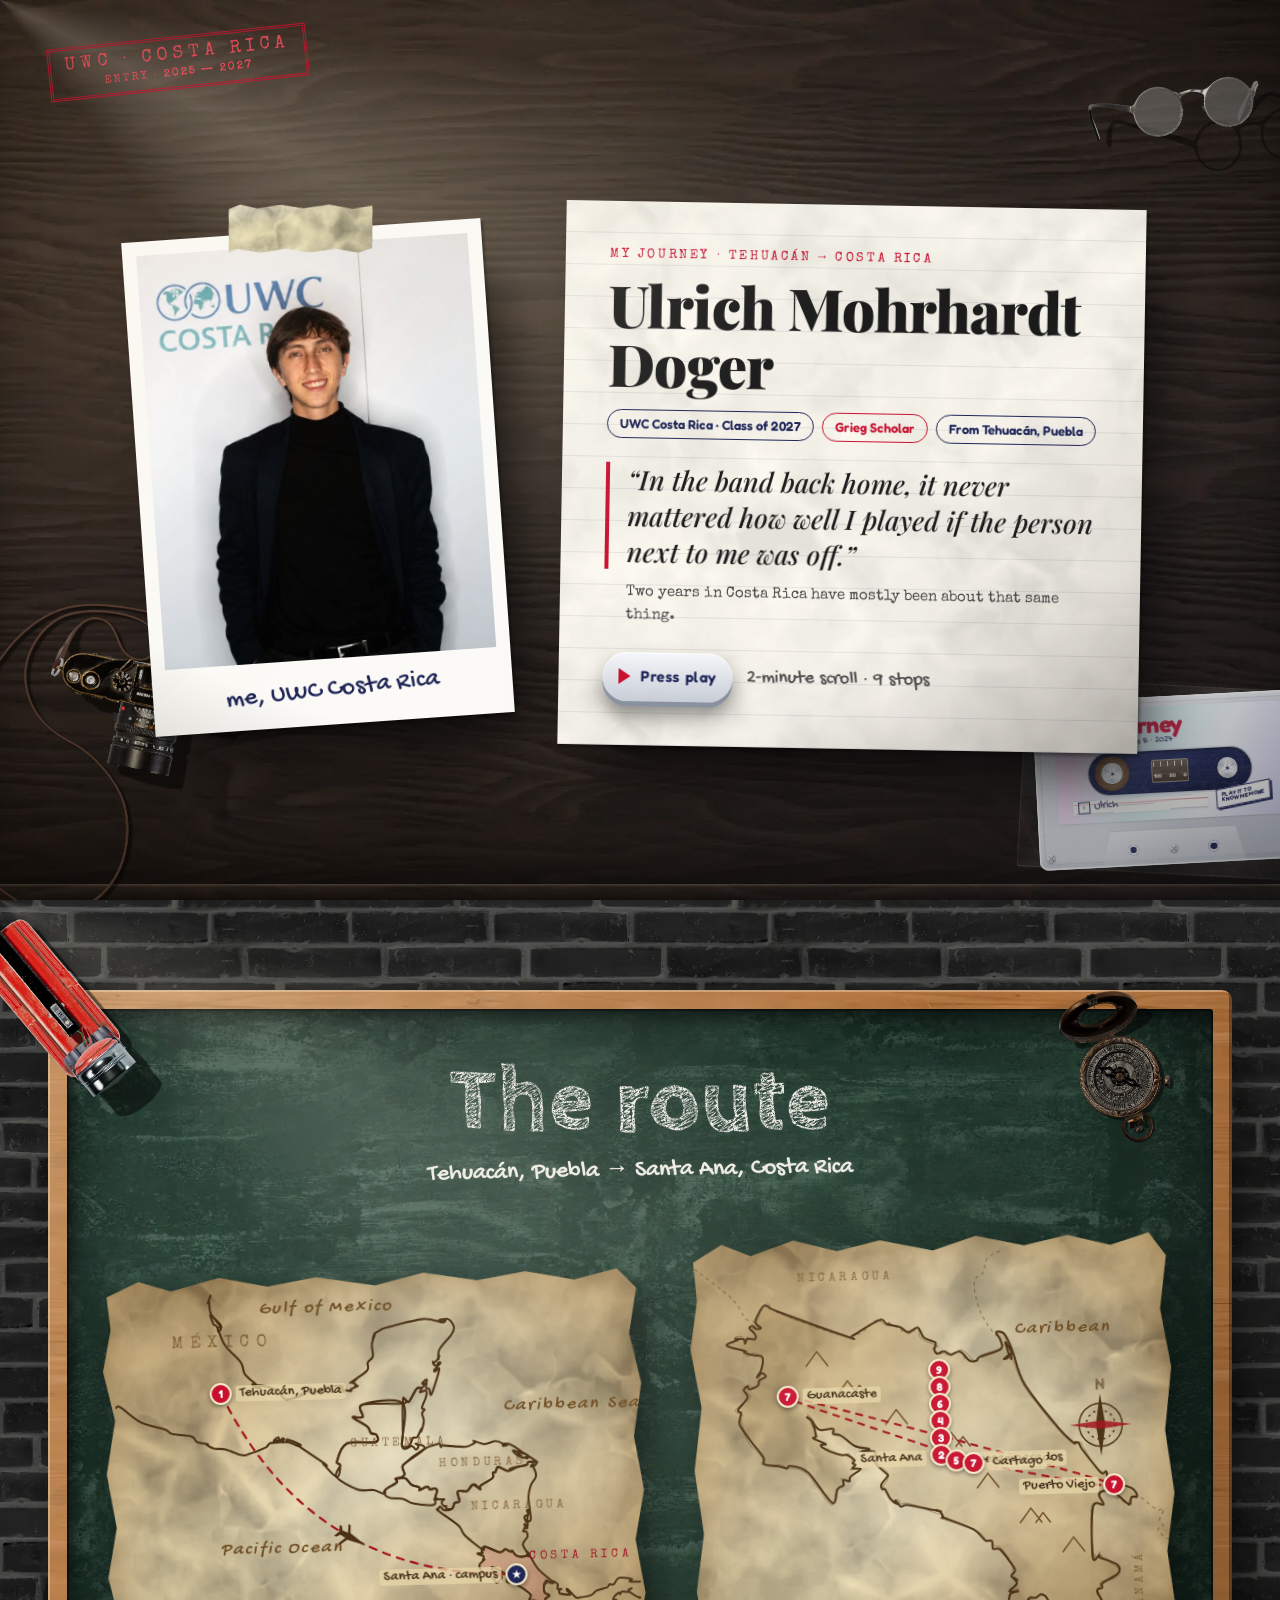
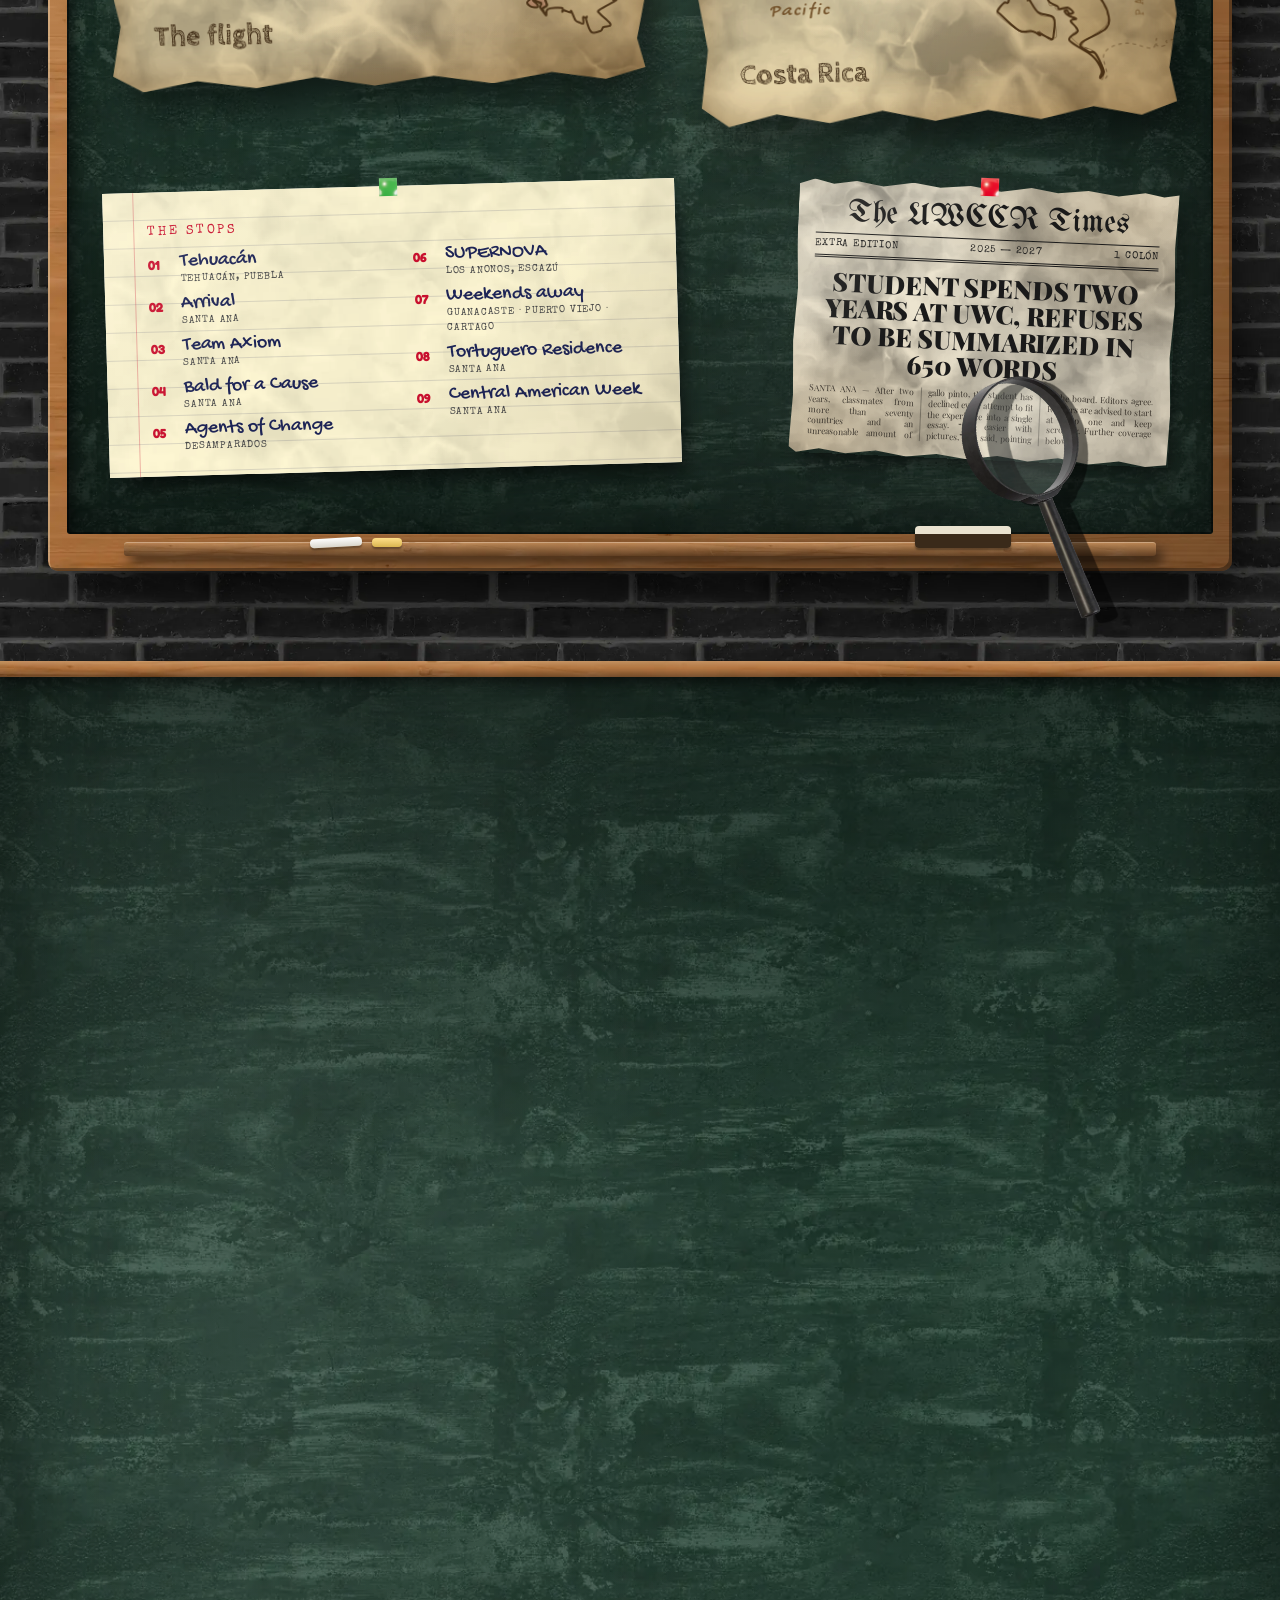
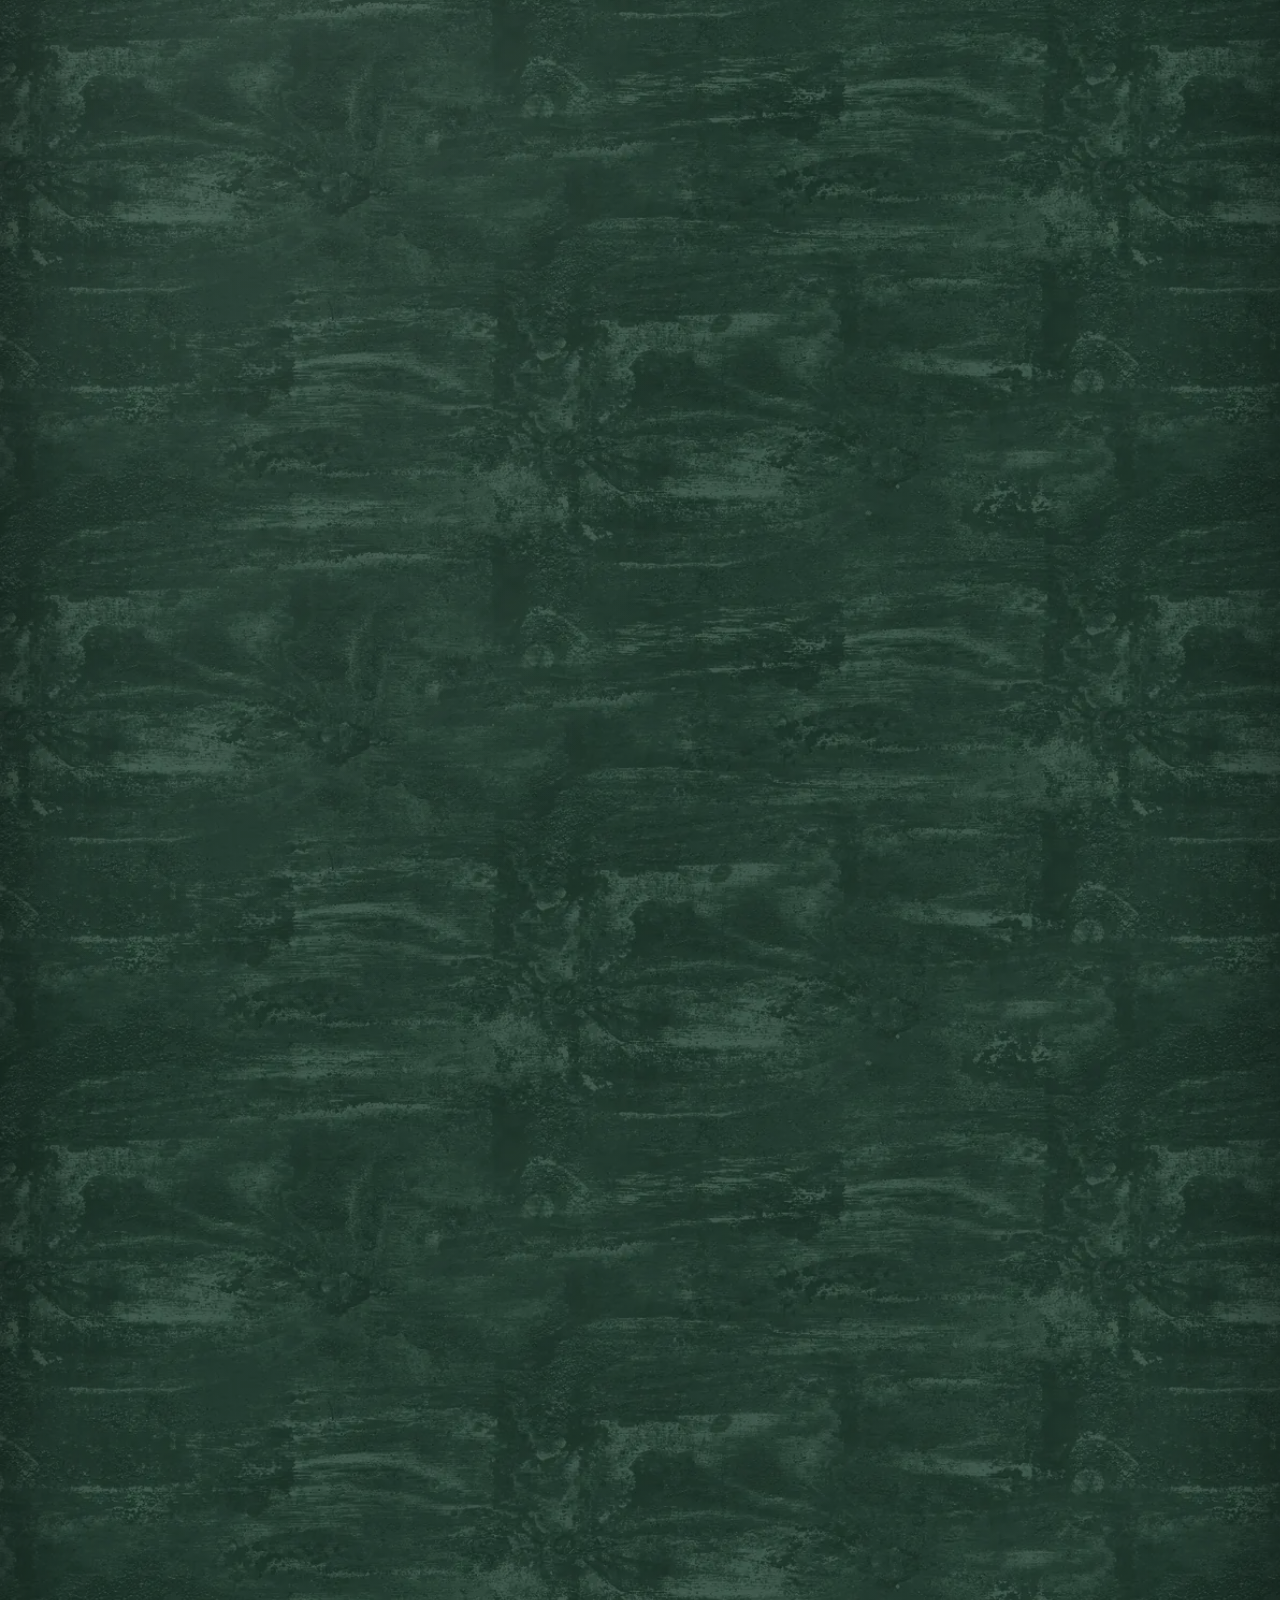
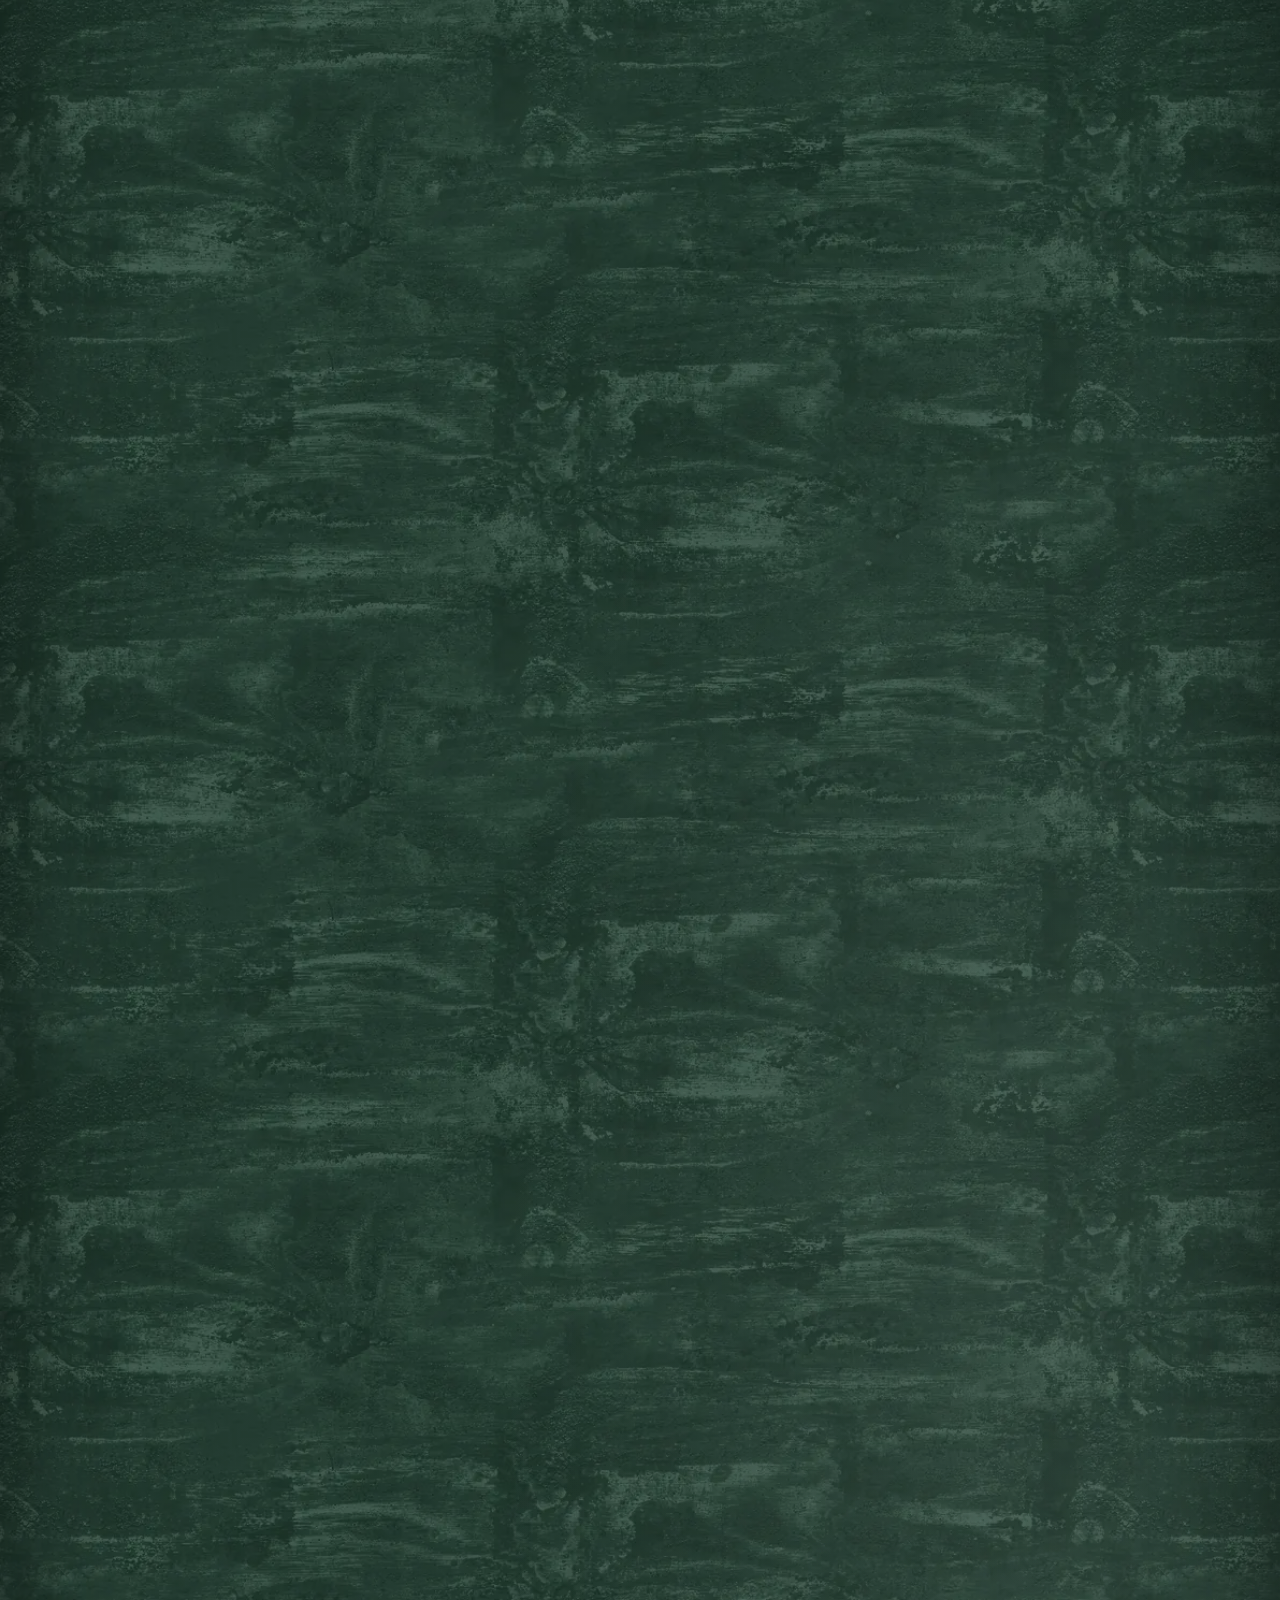
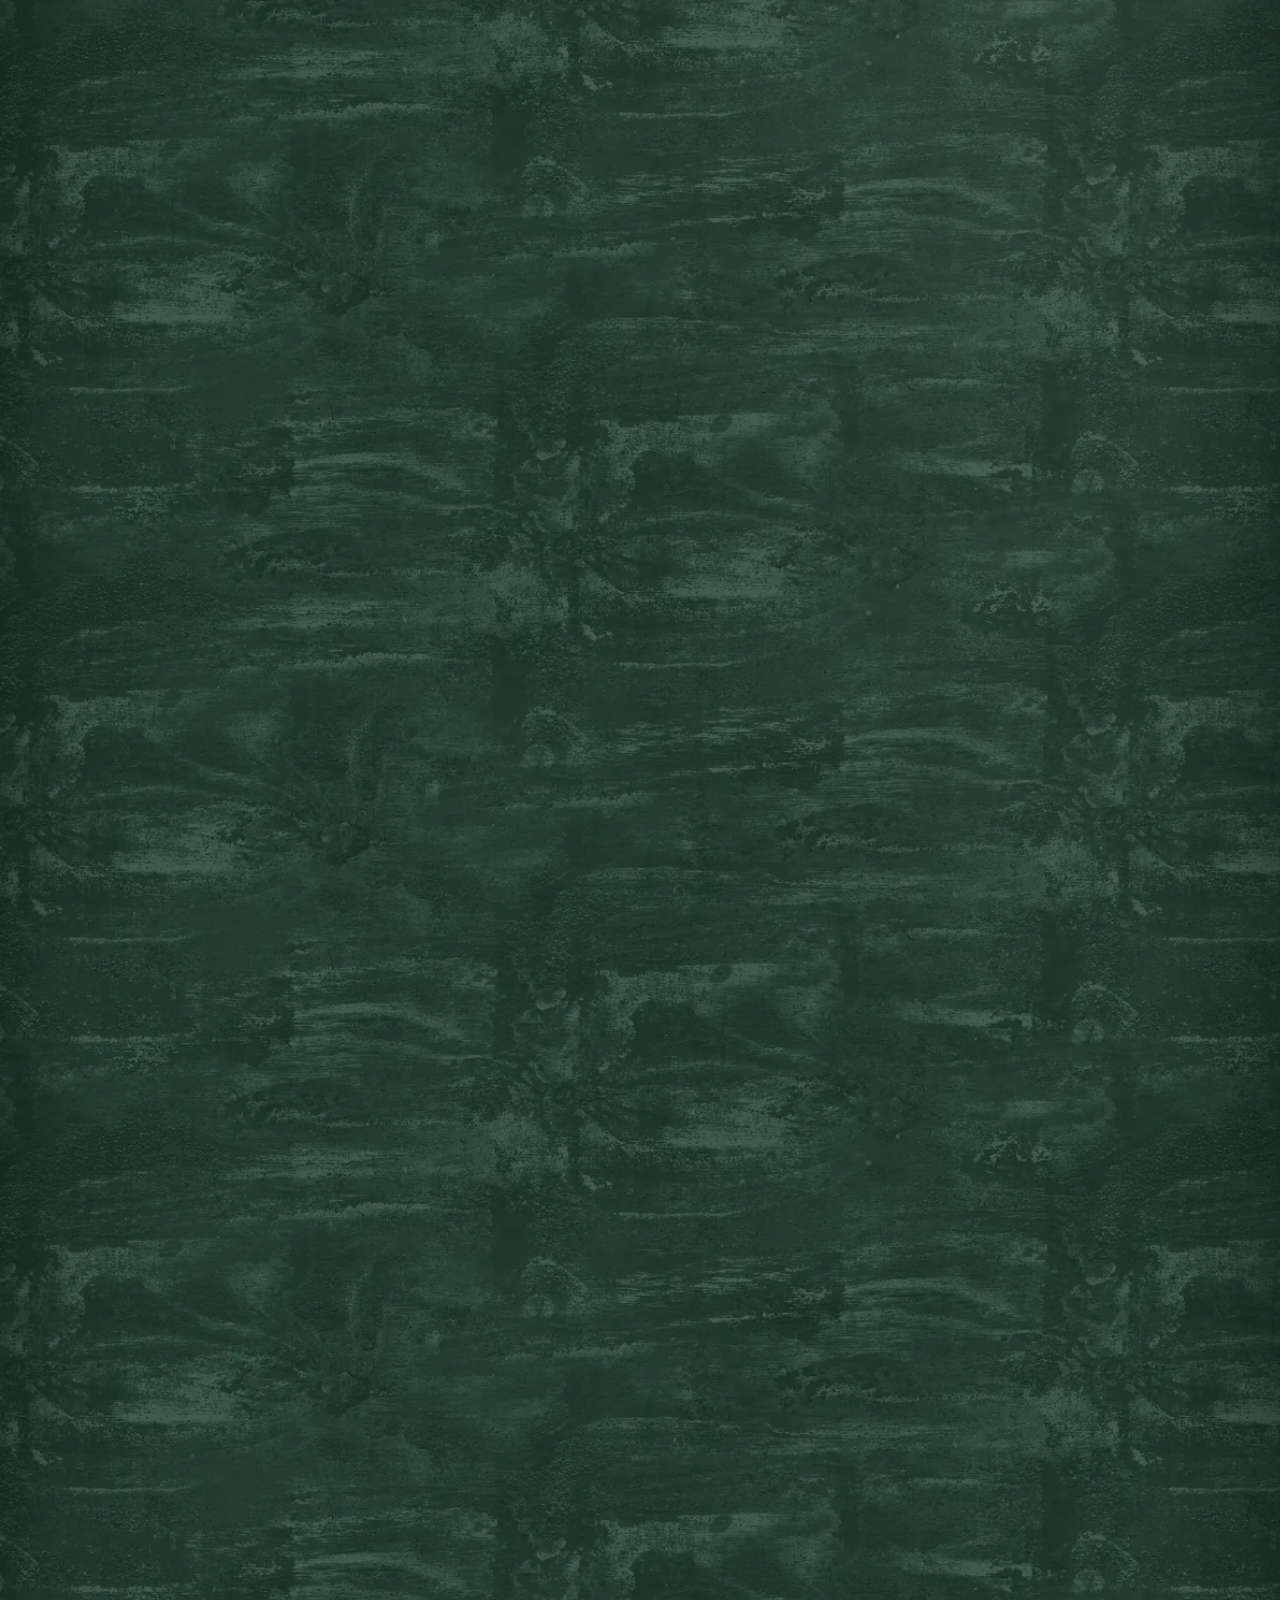
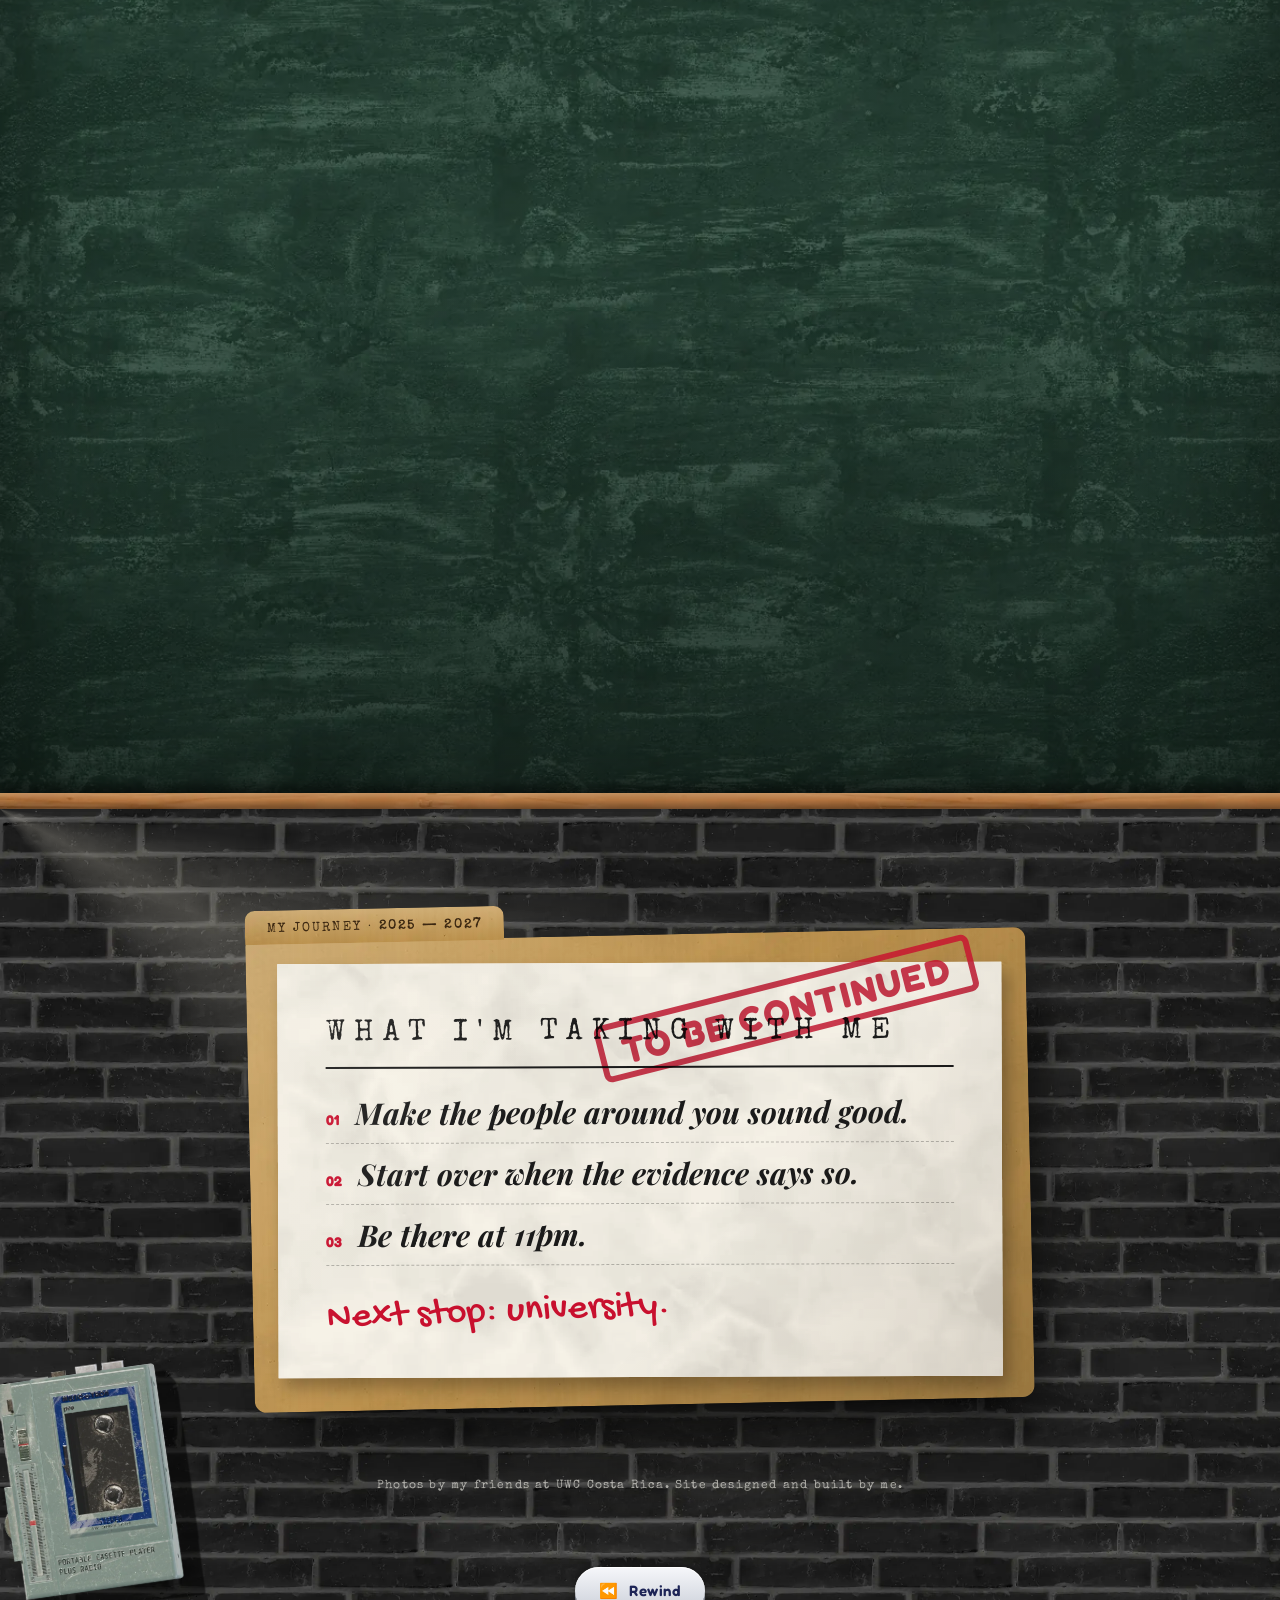
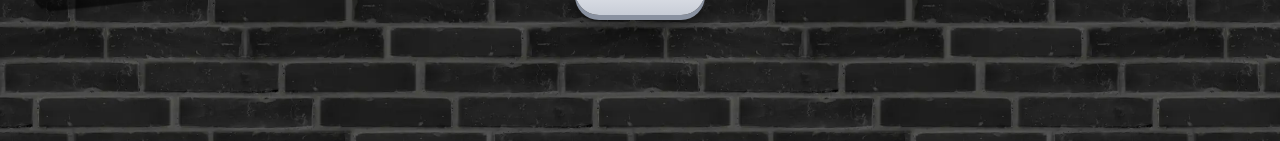
==== commit 3ac54a8c: "One-page, two-minute version built around the real profile Admissions readers give a link one to thr" ====
--- a/index.html
+++ b/index.html
@@ -3,25 +3,25 @@
 <head>
   <meta charset="utf-8" />
   <meta name="viewport" content="width=device-width, initial-scale=1, viewport-fit=cover" />
-  <title>My Journey — UWC Costa Rica</title>
-  <meta name="description" content="Two years at UWC Costa Rica, one stop at a time. Press play to know me more." />
+  <title>My Journey — Ulrich Mohrhardt Doger · UWC Costa Rica</title>
+  <meta name="description" content="A two-minute visual journey: from Tehuacán, Puebla to UWC Costa Rica, Class of 2027." />
   <meta name="theme-color" content="#1c120b" />
-  <meta property="og:title" content="My Journey — UWC Costa Rica" />
-  <meta property="og:description" content="Two years at UWC Costa Rica, one stop at a time." />
+  <meta property="og:title" content="My Journey — Ulrich Mohrhardt Doger" />
+  <meta property="og:description" content="From Tehuacán, Puebla to UWC Costa Rica. A two-minute visual journey." />
   <meta property="og:image" content="photos/cover/portrait.webp" />
   <link rel="icon" href="data:image/svg+xml,%3Csvg xmlns='http://www.w3.org/2000/svg' viewBox='0 0 64 64'%3E%3Crect x='2' y='12' width='60' height='40' rx='6' fill='%23e9ecf2'/%3E%3Crect x='12' y='24' width='40' height='14' rx='7' fill='%231d2456'/%3E%3Ccircle cx='21' cy='31' r='5' fill='%23cfd4de'/%3E%3Ccircle cx='43' cy='31' r='5' fill='%23cfd4de'/%3E%3Crect x='16' y='44' width='32' height='4' fill='%23c8102e'/%3E%3C/svg%3E" />
   <link rel="preconnect" href="https://fonts.googleapis.com" />
   <link rel="preconnect" href="https://fonts.gstatic.com" crossorigin />
-  <link href="https://fonts.googleapis.com/css2?family=Cabin+Sketch:wght@400;700&family=Fredoka:wght@500;600;700&family=Gochi+Hand&family=Playfair+Display:ital,wght@0,700;0,900;1,700&family=Special+Elite&display=swap" rel="stylesheet" />
+  <link href="https://fonts.googleapis.com/css2?family=Cabin+Sketch:wght@400;700&family=Fredoka:wght@500;600;700&family=Gochi+Hand&family=Playfair+Display:ital,wght@0,700;0,900;1,500;1,700&family=Special+Elite&display=swap" rel="stylesheet" />
   <link href="https://fonts.googleapis.com/css2?family=UnifrakturMaguntia&text=TheUWCCRimsDalyNw&display=swap" rel="stylesheet" />
   <link rel="stylesheet" href="css/style.css" />
+  <link rel="preload" as="image" href="photos/cover/portrait.webp" />
   <link rel="preload" as="image" href="assets/tex/desk.webp" />
-  <link rel="preload" as="image" href="photos/cover/portrait.webp" />
 </head>
 <body data-page="home">
-  <a class="skip" href="#board">Skip to the map</a>
+  <a class="skip" href="#route">Skip to the route</a>
 
-  <!-- ══════════════ THE DESK ══════════════ -->
+  <!-- ══════════════ 1 · WHO (10 seconds) ══════════════ -->
   <header class="deck" id="top">
     <div class="spot spot--deck" aria-hidden="true"></div>
     <!-- real objects: CC0 Poly Haven scans, rendered with the site's top-left key light -->
@@ -30,133 +30,97 @@
 
     <div class="deck__stamp" aria-hidden="true">
       <span>UWC · COSTA RICA</span>
-      <small>entry · <b data-bind="years">2024 — 2026</b></small>
+      <small>entry · <b data-bind="years">2025 — 2027</b></small>
     </div>
 
-    <div class="deck__stage">
-      <!-- J-card (tracklist) -->
-      <aside class="jcard" aria-labelledby="tracks-title">
-        <div class="jcard__spine" aria-hidden="true"><span data-bind="title">My Journey</span><span>·</span><span data-bind="years">2024 — 2026</span></div>
-        <div class="jcard__body">
-          <p class="jcard__brand">UWC<b>CR</b> <span>TYPE II · CHROME</span></p>
-          <h2 id="tracks-title" class="jcard__title">Tracklist</h2>
-          <div class="jcard__sides" id="tracks"><!-- rendered --></div>
-          <p class="jcard__foot">In a hurry? Each stop takes ~20 sec.</p>
+    <div class="hero">
+      <figure class="hero__photo">
+        <span class="hero-tape" aria-hidden="true"></span>
+        <img id="heroPhoto" src="photos/cover/portrait.webp" width="760" height="950" alt="" fetchpriority="high" />
+        <figcaption>me, UWC Costa Rica</figcaption>
+      </figure>
+
+      <div class="hero__card">
+        <p class="hero__kicker">My Journey · Tehuacán → Costa Rica</p>
+        <h1 class="hero__name" data-bind="name">Ulrich Mohrhardt Doger</h1>
+        <ul class="hero__meta" id="heroMeta"></ul>
+        <blockquote class="hero__thesis"><p id="thesis"></p></blockquote>
+        <p class="hero__sub" id="thesisSub"></p>
+        <div class="hero__cta">
+          <a class="tbtn tbtn--play" href="#route" id="play"><span class="tbtn__tri" aria-hidden="true"></span>Press play</a>
+          <span class="hero__time">2-minute scroll · <span id="stopCount">9</span> stops</span>
         </div>
-      </aside>
+      </div>
 
-      <!-- The cassette -->
-      <div class="cassette" id="cassette" role="img" aria-label="Cassette tape labelled My Journey, UWC Costa Rica, Ulrich, 2024 to 2026 — play it to know me more">
-        <figure class="cassette__photo">
-          <span class="hero-tape" aria-hidden="true"></span>
-          <img id="heroPhoto" src="photos/cover/portrait.webp" width="900" height="1100" alt="" fetchpriority="high" />
-          <figcaption>me, day one</figcaption>
-        </figure>
-        <div class="exhibit" aria-hidden="true">
-          <span class="exhibit__string"></span>
-          <div class="exhibit__tag"><b>BAGGAGE TAG</b><span>from: home</span><span>to: UWC Costa Rica</span></div>
-        </div>
+      <!-- the tape: decorative, its reels wind as you scroll -->
+      <a class="cassette cassette--prop" id="cassette" href="#route" aria-label="Play the journey">
         <div class="cassette__shell">
           <span class="screw screw--tl"></span><span class="screw screw--tr"></span>
           <span class="screw screw--bl"></span><span class="screw screw--br"></span>
-
           <div class="label">
             <div class="label__holo" aria-hidden="true"></div>
             <div class="label__top">
               <div>
-                <h1 class="label__title">My <span>Journey</span></h1>
-                <p class="label__sub">two years at UWC Costa Rica</p>
+                <p class="label__title">My <span>Journey</span></p>
+                <p class="label__sub">side A · 2025 — side B · 2027</p>
               </div>
-              <p class="label__year"><span>20</span><sup>24</sup><small>— 26</small></p>
             </div>
-
             <div class="window">
               <div class="reel reel--l"><span class="reel__tape"></span><span class="reel__hub"><i></i></span></div>
-              <div class="window__mid">
-                <span class="window__ticks"></span>
-                <span class="window__nums"><i>100</i><i>50</i><i>0</i></span>
-              </div>
+              <div class="window__mid"><span class="window__ticks"></span><span class="window__nums"><i>100</i><i>50</i><i>0</i></span></div>
               <div class="reel reel--r"><span class="reel__tape"></span><span class="reel__hub"><i></i></span></div>
             </div>
-
-            <div class="label__name">
-              <span class="label__x">✕</span>
-              <span class="label__hand" data-bind="name">Ulrich</span>
-            </div>
+            <div class="label__name"><span class="label__x">✕</span><span class="label__hand" data-bind="short">Ulrich</span></div>
             <span class="sticker-play">PLAY IT TO<br />KNOW ME MORE</span>
           </div>
-
-          <div class="cassette__bottom">
-            <span class="hole"></span><span class="screw screw--c"></span><span class="hole"></span>
-          </div>
+          <div class="cassette__bottom"><span class="hole"></span><span class="screw screw--c"></span><span class="hole"></span></div>
           <span class="cassette__shine" aria-hidden="true"></span>
         </div>
-      </div>
+      </a>
     </div>
-
-    <nav class="transport" aria-label="Tape controls">
-      <a class="tbtn" href="end.html" aria-label="Skip to the end">⏭</a>
-      <a class="tbtn tbtn--play" href="#board" id="play"><span class="tbtn__tri" aria-hidden="true"></span>Press play</a>
-      <span class="transport__hint">see the map</span>
-    </nav>
   </header>
 
   <main>
-    <!-- ══════════════ THE MAP BOARD ══════════════ -->
-    <section class="board-sec" id="board" aria-labelledby="board-title">
+    <!-- ══════════════ 2 · THE ROUTE (10 seconds) ══════════════ -->
+    <section class="board-sec" id="route" aria-labelledby="route-title">
       <div class="spot spot--board" aria-hidden="true"></div>
       <img class="prop prop--flashlight" src="assets/props/flashlight.webp" width="676" height="733" alt="" aria-hidden="true" decoding="async" loading="lazy" />
       <div class="frame">
         <div class="board" id="boardEl">
-          <svg class="strings" aria-hidden="true"><g></g></svg>
-
           <header class="board__head">
-            <h2 id="board-title" class="chalk-title" data-bind="title">My Journey</h2>
-            <p class="chalk board__sub">two years · <span id="evCount">6</span> stops · one map</p>
+            <h2 id="route-title" class="chalk-title">The route</h2>
+            <p class="chalk board__sub">Tehuacán, Puebla → Santa Ana, Costa Rica</p>
           </header>
 
-          <div class="board__grid" id="boardGrid">
-            <div class="maps">
+          <div class="maps maps--row">
             <figure class="map map--flight">
-              <div class="map__paper">
-                <div class="map__area">
-                  <svg class="map__svg" id="flightSvg" viewBox="0 0 400 292" aria-hidden="true"></svg>
-                  <div class="map__pins" id="flightPins"></div>
-                </div>
-              </div>
+              <div class="map__paper"><div class="map__area">
+                <svg class="map__svg" id="flightSvg" viewBox="0 0 400 292" aria-hidden="true"></svg>
+                <div class="map__pins" id="flightPins"></div>
+              </div></div>
               <figcaption class="sr-only">Map of Mexico and Central America with the flight from Tehuacán, Puebla to Santa Ana, Costa Rica.</figcaption>
             </figure>
             <figure class="map" id="map">
-              <div class="map__paper">
-                <div class="map__area">
-                  <svg class="map__svg" id="mapSvg" viewBox="0 0 360 360" aria-hidden="true"></svg>
-                  <div class="map__pins" id="mapPins"></div>
-                </div>
-              </div>
-              <figcaption class="sr-only">Hand-drawn map of Costa Rica with every stop of the journey marked.</figcaption>
+              <div class="map__paper"><div class="map__area">
+                <svg class="map__svg" id="mapSvg" viewBox="0 0 360 360" aria-hidden="true"></svg>
+                <div class="map__pins" id="mapPins"></div>
+              </div></div>
+              <figcaption class="sr-only">Map of Costa Rica with every stop of the journey marked.</figcaption>
             </figure>
-            </div>
-            <!-- stop polaroids rendered here -->
           </div>
 
           <div class="board__props">
-            <div class="notepad">
+            <nav class="legend" aria-label="Stops">
               <span class="pin pin--green" aria-hidden="true"></span>
-              <p class="notepad__h">Traveler profile</p>
-              <dl id="profile"></dl>
-            </div>
-
-            <div class="doodles" aria-hidden="true">
-              <span class="chalk doodle doodle--secret">WISH YOU WERE HERE</span>
-              <span class="chalk doodle doodle--q">!!!</span>
-              <svg class="doodle-thumb" viewBox="0 0 60 60"><path d="M18 52 V28 M18 28 h-8 v24 h8 M18 30 l10 -18 c4 -6 10 -2 8 4 l-3 10 h14 c5 0 7 5 4 8 c3 3 1 7 -2 8 c2 3 0 7 -4 7 c1 4 -2 6 -6 6 H22" /></svg>
-            </div>
+              <p class="legend__h">The stops</p>
+              <ol id="legend"></ol>
+            </nav>
 
             <article class="news news--board">
               <span class="pin pin--red" aria-hidden="true"></span>
-              <header class="news__mast"><p class="news__name">The UWCCR Times</p><p class="news__line"><span>Extra edition</span><span data-bind="years">2024 — 2026</span><span>1 colón</span></p></header>
+              <header class="news__mast"><p class="news__name">The UWCCR Times</p><p class="news__line"><span>Extra edition</span><span data-bind="years">2025 — 2027</span><span>1 colón</span></p></header>
               <h3 class="news__head">Student spends two years at UWC, refuses to be summarized in 650 words</h3>
-              <p class="news__body" aria-hidden="true">SANTA ANA — After two years, eighteen time zones of friends and an unreasonable amount of gallo pinto, the student has declined every attempt to fit the experience into a single essay. “It’s easier with pictures,” the student said, pointing at the board. Editors agree. Readers are advised to start at stop one and follow the red string. Further coverage on every page of this edition.</p>
+              <p class="news__body" aria-hidden="true">SANTA ANA — After two years, classmates from more than seventy countries and an unreasonable amount of gallo pinto, the student has declined every attempt to fit the experience into a single essay. “It’s easier with pictures,” he said, pointing at the board. Editors agree. Readers are advised to start at stop one and keep scrolling. Further coverage below.</p>
             </article>
           </div>
 
@@ -165,11 +129,26 @@
         </div>
         <div class="tray" aria-hidden="true"><i></i><i></i><i class="tray__eraser"></i></div>
       </div>
+    </section>
 
-      <div class="start">
-        <a class="tbtn tbtn--play" id="startLink" href="stop.html"><span class="tbtn__tri" aria-hidden="true"></span>Start the journey</a>
-        <span class="transport__hint">stop 01 · <span id="startTitle">Arrival</span></span>
+    <!-- ══════════════ 3 · THE STOPS (~90 seconds) ══════════════ -->
+    <section class="case stops" id="stops" aria-label="The stops"></section>
+
+    <!-- ══════════════ 4 · SO WHAT (10 seconds) ══════════════ -->
+    <section class="closed" id="end" aria-labelledby="end-title">
+      <div class="spot spot--closed" aria-hidden="true"></div>
+      <img class="prop prop--walkman" src="assets/props/walkman.webp" width="533" height="681" alt="" aria-hidden="true" decoding="async" loading="lazy" />
+      <div class="folder">
+        <span class="folder__tab">MY JOURNEY · <b data-bind="years">2025 — 2027</b></span>
+        <div class="folder__page">
+          <h2 id="end-title" class="typed">WHAT I'M TAKING WITH ME</h2>
+          <ol class="takeaways" id="takeaways"></ol>
+          <p class="verdict" data-bind="nextStop">Next stop: university.</p>
+          <span class="bigstamp" aria-hidden="true">TO BE CONTINUED</span>
+        </div>
       </div>
+      <p class="credits-line" data-bind="credits"></p>
+      <a class="tbtn tbtn--rewind" href="#top" id="rewind"><span aria-hidden="true">⏪</span> Rewind</a>
     </section>
   </main>
 
--- a/css/style.css
+++ b/css/style.css
@@ -253,6 +253,9 @@
 .bpol::before,
 .news::after,
 .notepad::after,
+.legend::after,
+.st__card::after,
+.hero__card::after,
 .jcard::after,
 .liner::after,
 .folder__page::after {
@@ -1494,86 +1497,252 @@
 .ev-doodle--1 .arrow { transform: scaleY(-1); margin-top: -20px; }
 .ev--bag .ev-doodle--0 { right: auto; left: 46%; top: -30px; }
 
-/* ── Stop page ─────────────────────────────────────────── */
-.case { min-height: 100vh; padding: 16px 0 60px; }
-.topbar {
-  position: relative;
-  z-index: 10;
+/* ═══════════════ HERO · who (10 seconds) ═══════════════ */
+.hero {
+  position: relative;
+  z-index: 2;
+  display: grid;
+  grid-template-columns: minmax(220px, 360px) minmax(0, 580px);
+  justify-content: center;
+  align-items: center;
+  gap: clamp(28px, 5vw, 72px);
+  width: min(1100px, 100%);
+}
+.hero__photo {
+  position: relative;
+  padding: 14px 14px 66px;
+  background: #fbfaf6;
+  box-shadow: var(--sh-sm), var(--sh-lg);
+  transform: rotate(-4deg);
+  animation: drop-in 1s var(--ease-snap) both 0.1s;
+}
+.hero__photo img { aspect-ratio: 4 / 5; object-fit: cover; width: 100%; }
+.hero__photo::after {
+  content: "";
+  position: absolute;
+  inset: 14px 14px 66px;
+  pointer-events: none;
+  background: linear-gradient(128deg, rgba(255, 255, 255, 0.18), transparent 40%, rgba(0, 0, 0, 0.06));
+}
+.hero__photo figcaption {
+  position: absolute;
+  left: 0;
+  right: 0;
+  bottom: 16px;
+  text-align: center;
+  font-family: var(--f-hand);
+  font-size: clamp(20px, 2vw, 26px);
+  color: var(--navy);
+  transform: rotate(-2deg);
+}
+.hero__card {
+  position: relative;
+  padding: clamp(24px, 3.6vw, 44px);
+  background:
+    repeating-linear-gradient(180deg, transparent 0 31px, rgba(29, 36, 86, 0.09) 31px 32px),
+    var(--tex-paper-soft) 0 0 / 520px auto,
+    #fbf8ef;
+  background-blend-mode: normal, multiply, normal;
+  color: var(--ink);
+  box-shadow: var(--sh-sm), var(--sh-lg);
+  transform: rotate(1deg);
+  animation: slide-up 0.9s var(--ease-out) both 0.35s;
+}
+.hero__kicker { font-family: var(--f-type); font-size: 13px; letter-spacing: 0.2em; text-transform: uppercase; color: var(--red); }
+.hero__name {
+  margin-top: 10px;
+  font-family: var(--f-news);
+  font-weight: 900;
+  font-size: clamp(34px, 4.6vw, 58px);
+  line-height: 1.02;
+  letter-spacing: -0.01em;
+}
+.hero__meta { display: flex; flex-wrap: wrap; gap: 8px; margin-top: 16px; }
+.hero__meta li {
+  padding: 4px 12px;
+  border: 1.5px solid currentColor;
+  border-radius: 999px;
+  font-family: var(--f-round);
+  font-weight: 600;
+  font-size: 13px;
+  color: var(--navy);
+}
+.hero__meta li:nth-child(2) { color: var(--red); }
+.hero__thesis {
+  margin: 24px 0 0;
+  padding-left: 18px;
+  border-left: 4px solid var(--red);
+  font-family: var(--f-news);
+  font-style: italic;
+  font-weight: 500;
+  font-size: clamp(20px, 2.2vw, 27px);
+  line-height: 1.32;
+}
+.hero__sub { margin-top: 12px; padding-left: 22px; font-family: var(--f-type); font-size: 15px; line-height: 1.5; color: var(--ink-2); }
+.hero__cta { display: flex; flex-wrap: wrap; align-items: center; gap: 14px; margin-top: 26px; }
+.hero__time { font-family: var(--f-hand); font-size: 19px; color: var(--ink-2); }
+
+.cassette--prop {
+  --cw: clamp(230px, 21vw, 290px);
+  position: absolute;
+  z-index: -1;
+  right: clamp(-160px, -9vw, -60px);
+  bottom: clamp(-120px, -9vw, -60px);
+  color: inherit;
+  text-decoration: none;
+  cursor: pointer;
+}
+
+/* ═══════════════ THE ROUTE ═══════════════ */
+.maps--row {
+  grid-column: auto;
+  grid-row: auto;
+  grid-template-columns: minmax(0, 1.12fr) minmax(0, 1fr);
+  align-items: center;
+  gap: clamp(24px, 4vw, 56px);
+}
+.board__props { grid-template-columns: minmax(0, 1.25fr) minmax(0, 1fr); align-items: start; }
+.legend {
+  position: relative;
+  padding: 30px 22px 18px;
+  background:
+    linear-gradient(90deg, transparent 0 30px, rgba(200, 16, 46, 0.3) 30px 31px, transparent 31px),
+    repeating-linear-gradient(180deg, transparent 0 27px, rgba(29, 36, 86, 0.14) 27px 28px),
+    var(--tex-paper-soft) 0 0 / 380px auto,
+    #fdf6d2;
+  background-blend-mode: normal, normal, multiply, normal;
+  color: var(--ink);
+  box-shadow: var(--sh-md);
+  transform: rotate(-1.6deg);
+}
+.legend__h { padding-left: 22px; font-family: var(--f-type); font-size: 13px; letter-spacing: 0.2em; text-transform: uppercase; color: var(--red); }
+.legend ol { columns: 2; column-gap: 24px; margin-top: 6px; padding-left: 22px; }
+.legend li { break-inside: avoid; }
+.legend a {
+  display: grid;
+  grid-template-columns: 26px 1fr;
+  column-gap: 6px;
+  padding: 3px 0;
+  text-decoration: none;
+}
+.legend b { grid-row: span 2; font-family: var(--f-round); font-weight: 700; font-size: 13px; color: var(--red); padding-top: 4px; }
+.legend span { font-family: var(--f-hand); font-size: 20px; line-height: 1.05; color: var(--navy); }
+.legend i { font-family: var(--f-type); font-style: normal; font-size: 10px; letter-spacing: 0.08em; text-transform: uppercase; color: var(--ink-2); }
+.legend a:hover span, .legend a:focus-visible span { text-decoration: underline; text-decoration-color: var(--red); }
+
+/* ═══════════════ THE STOPS ═══════════════ */
+.stops { padding: 30px 0 40px; }
+.st {
+  position: relative;
+  display: grid;
+  grid-template-columns: minmax(0, 1.08fr) minmax(0, 1fr);
+  align-items: center;
+  gap: clamp(30px, 5vw, 76px);
+  max-width: 1180px;
+  margin: 0 auto;
+  padding: clamp(64px, 11vh, 120px) var(--gutter);
+  content-visibility: auto;
+  contain-intrinsic-size: auto 680px;
+}
+.st + .st::before {
+  content: "";
+  position: absolute;
+  top: 0;
+  left: 22%;
+  right: 22%;
+  height: 2px;
+  background: repeating-linear-gradient(90deg, var(--chalk-3) 0 16px, transparent 16px 28px);
+}
+.st--r .st__media { order: 2; }
+.st--strip { grid-template-columns: minmax(0, 1.35fr) minmax(0, 1fr); }
+.st__media { position: relative; padding: 18px 0 40px; perspective: 1400px; }
+.pol--big { width: min(100%, 430px); margin: 0 auto; }
+.pol--small { position: absolute; right: 0; bottom: -8px; width: clamp(130px, 14vw, 195px); }
+.st--r .pol--small { right: auto; left: 0; }
+.st__strip { display: flex; flex-wrap: wrap; justify-content: center; gap: 30px 20px; perspective: 1400px; }
+.st__strip .pol { width: clamp(150px, 15vw, 215px); }
+.st.in .pol:hover {
+  z-index: 8;
+  transform: translateY(-6px) rotate(0deg) scale(1.05);
+  transition-delay: 0s;
+  box-shadow: var(--sh-sm), var(--sh-hover);
+}
+.st:not(.in) .pol { opacity: 0; transform: translateY(-46px) rotate(calc(var(--rot) + 12deg)) scale(1.08); }
+.st__more {
+  position: absolute;
+  left: 4%;
+  bottom: 0;
+  z-index: 7;
+  padding: 4px 14px;
+  border: 2px dashed var(--chalk-3);
+  border-radius: 999px;
+  background: rgba(0, 0, 0, 0.18);
+  color: var(--chalk);
+  font-family: var(--f-hand);
+  font-size: 19px;
+  cursor: pointer;
+  transition: border-color 0.2s, background 0.2s;
+}
+.st--r .st__more { left: auto; right: 4%; }
+.st__more:hover { border-color: var(--chalk); background: rgba(0, 0, 0, 0.3); }
+.st__text { position: relative; z-index: 7; }
+.st__text > * { transition: opacity 0.7s var(--ease-out), transform 0.8s var(--ease-out); }
+.st:not(.in) .st__text > * { opacity: 0; transform: translateY(22px); }
+.st.in .st__text > :nth-child(2) { transition-delay: 0.08s; }
+.st.in .st__text > :nth-child(3) { transition-delay: 0.16s; }
+.st.in .st__text > :nth-child(4) { transition-delay: 0.26s; }
+.st.in .st__text > :nth-child(5) { transition-delay: 0.4s; }
+.st__num { font-family: var(--f-round); font-weight: 600; font-size: 12px; letter-spacing: 0.3em; color: var(--chalk-2); }
+.st__num span { color: var(--chalk-3); }
+.st__title { margin: 6px 0 4px; font-size: clamp(42px, 6.2vw, 84px); line-height: 0.95; }
+.st__card {
+  position: relative;
+  max-width: 470px;
+  margin-top: 22px;
+  padding: 24px 26px 20px;
+  background:
+    repeating-linear-gradient(180deg, transparent 0 29px, rgba(29, 36, 86, 0.1) 29px 30px),
+    var(--tex-paper-soft) 0 0 / 420px auto,
+    #fbf8ef;
+  background-blend-mode: normal, multiply, normal;
+  color: var(--ink);
+  box-shadow: var(--sh-sm), var(--sh-md);
+}
+.st.in .st__card { transform: rotate(-1.2deg); }
+.st--r.in .st__card { transform: rotate(1deg); }
+.st__card p { font-family: var(--f-news); font-style: italic; font-weight: 500; font-size: clamp(17px, 1.6vw, 20px); line-height: 1.45; }
+.st__fact {
+  display: inline-block;
+  margin-top: 18px;
+  padding: 8px 16px 7px;
+  border-radius: 4px;
+  background: var(--red);
+  color: #fff;
+  font-family: var(--f-round);
+  font-weight: 700;
+  font-size: 15px;
+  letter-spacing: 0.05em;
+  text-transform: uppercase;
+  box-shadow: 3px 4px 0 rgba(0, 0, 0, 0.35);
+}
+.st.in .st__fact { transform: rotate(-3deg); }
+
+.takeaways { margin: 6px 0 0; counter-reset: t; }
+.takeaways li {
+  counter-increment: t;
   display: flex;
-  align-items: center;
-  justify-content: space-between;
-  gap: 12px;
-  max-width: 1240px;
-  margin: 18px auto 0;
-  padding: 0 var(--gutter);
-}
-.topbar__back {
-  display: inline-flex;
-  align-items: center;
-  gap: 8px;
-  padding: 8px 16px 7px 26px;
-  background: var(--tex-card) 0 0 / 300px auto, var(--manila);
-  color: var(--brown);
-  font-family: var(--f-type);
-  font-size: 13px;
-  letter-spacing: 0.1em;
-  text-transform: uppercase;
-  text-decoration: none;
-  clip-path: polygon(14px 0, 100% 0, 100% 100%, 14px 100%, 0 50%);
-  transition: transform 0.25s var(--ease-snap);
-}
-.topbar__back:hover { transform: translateX(-3px); }
-.topbar__brand { font-family: var(--f-round); font-weight: 700; font-size: 18px; letter-spacing: 0.02em; color: var(--chalk); text-decoration: none; }
-.topbar__count { font-family: var(--f-round); font-weight: 600; font-size: 12px; letter-spacing: 0.24em; color: var(--chalk-2); }
-.topbar--wall { width: 100%; margin: 0 0 10px; }
-
-.ev__head { position: relative; }
-@media (min-width: 861px) { .ev__head { padding: 0 clamp(170px, 17vw, 240px); } }
-.minimap {
-  position: absolute;
-  top: 10px;
-  right: 0;
-  width: clamp(150px, 15vw, 210px);
-  filter: drop-shadow(8px 14px 14px rgba(0, 0, 0, 0.5));
-  transform: rotate(4deg);
-}
-.minimap .map__paper { padding: 7% 7% 8%; }
-.minimap .mpin__x { width: 14px; height: 14px; font-size: 0; border-width: 1.5px; opacity: 0.55; }
-.minimap .mpin__x.is-current { width: 20px; height: 20px; font-size: 10px; opacity: 1; animation: pulse 1.8s ease-out infinite; }
-.minimap .mpin__x--dest { opacity: 0.8; font-size: 0; }
-.minimap .mpin__l { font-size: 12px; }
-.minimap .pin { top: -6px; }
-@keyframes pulse { 0% { box-shadow: 0 0 0 0 rgba(200, 16, 46, 0.6); } 100% { box-shadow: 0 0 0 12px rgba(200, 16, 46, 0); } }
-
-.stopnav {
-  display: flex;
-  align-items: center;
-  justify-content: center;
-  flex-wrap: wrap;
-  gap: 28px 40px;
-  max-width: 1240px;
-  margin: clamp(40px, 8vh, 90px) auto 0;
-  padding: 0 var(--gutter) 40px;
-}
-.stopnav__next {
-  display: inline-flex;
-  align-items: center;
-  gap: 22px;
-  color: var(--chalk);
-  text-decoration: none;
-}
-.stopnav__next .pol { width: 150px; }
-.pol--next { display: block; transition: transform 0.4s var(--ease-snap); }
-.pol--next .pol__img { display: block; position: relative; }
-.stopnav__next:hover .pol--next { transform: rotate(0deg) scale(1.05); }
-.stopnav__walkman { width: 140px; height: auto; transform: rotate(-8deg); }
-.stopnav__txt { display: grid; gap: 2px; }
-.stopnav__txt small { font-family: var(--f-round); font-weight: 600; font-size: 12px; letter-spacing: 0.26em; text-transform: uppercase; color: var(--chalk-2); }
-.stopnav__txt b { font-family: var(--f-chalk); font-weight: 700; font-size: clamp(30px, 4vw, 46px); line-height: 1; }
-.stopnav__txt i { font-style: normal; font-size: 22px; color: #ff6b7d; transition: transform 0.3s var(--ease-out); }
-.stopnav__next:hover .stopnav__txt i { transform: translateX(8px); }
-
-.start { display: flex; align-items: center; justify-content: center; gap: 16px; margin-top: clamp(40px, 7vh, 70px); }
+  gap: 16px;
+  align-items: baseline;
+  padding: 12px 0;
+  border-bottom: 1px dashed rgba(0, 0, 0, 0.25);
+  font-family: var(--f-news);
+  font-style: italic;
+  font-weight: 700;
+  font-size: clamp(21px, 2.8vw, 30px);
+  line-height: 1.2;
+}
+.takeaways li::before { content: counter(t, decimal-leading-zero); font-family: var(--f-round); font-style: normal; font-size: 14px; color: var(--red); }
+.credits-line { max-width: 640px; text-align: center; font-family: var(--f-type); font-size: 12px; letter-spacing: 0.1em; color: var(--chalk-2); }
 
 /* ═══════════════ CASE CLOSED ═══════════════ */
 .closed {
@@ -1582,8 +1751,7 @@
   flex-direction: column;
   align-items: center;
   gap: clamp(50px, 8vh, 90px);
-  padding: 24px var(--gutter) clamp(80px, 14vh, 150px);
-  min-height: 100vh;
+  padding: clamp(90px, 14vh, 160px) var(--gutter) clamp(80px, 14vh, 150px);
   isolation: isolate;
 }
 .spot--closed { z-index: -1; }
@@ -1803,13 +1971,19 @@
   .prop--camera { width: 170px; left: -30px; bottom: -30px; }
   .magnifier { transform: rotate(-12deg) scale(0.62); transform-origin: 0 100%; left: -14px; bottom: -40px; }
 
+  .hero { grid-template-columns: 1fr; justify-items: center; }
+  .hero__photo { width: min(78%, 330px); }
+  .cassette--prop { display: none; }
+  .maps--row { grid-template-columns: 1fr; }
+  .board__props { grid-template-columns: 1fr; }
+  .legend { width: 100%; }
+  .st, .st--strip { grid-template-columns: 1fr; gap: 26px; }
+  .st--r .st__media { order: 0; }
   .ev--cluster .ev__body,
   .ev--bag .ev__body { grid-template-columns: 1fr; }
   .ev__news, .ev--cluster .ev__news { justify-self: center; width: min(520px, 100%); }
   .ev-doodle--1 { display: none; }
   .ev-doodle--0 { top: -40px; }
-  .minimap { position: relative; top: auto; right: auto; width: 170px; margin: 26px auto 0; }
-  .topbar__brand { display: none; }
 }
 @media (max-width: 600px) {
   .deck { padding-top: 84px; gap: 30px; }
@@ -1820,6 +1994,17 @@
   .exhibit { display: none; }
   .transport__hint { display: none; }
   .ev__pics { gap: 30px 12px; }
+  .prop--compass { display: none; }
+  .hero__photo { width: min(56%, 230px); padding: 10px 10px 48px; }
+  .hero__photo::after { inset: 10px 10px 48px; }
+  .hero__photo figcaption { bottom: 10px; font-size: 18px; }
+  .hero { gap: 22px; }
+  .deck { padding-top: 70px; }
+  .legend ol { columns: 1; }
+  .pol--big { width: 84%; }
+  .pol--small { width: 42%; }
+  .st__strip .pol { width: calc(50% - 10px); }
+  .st__strip .pol:last-child:nth-child(odd) { width: 60%; }
   .ev-doodle { display: none; }
   .pol, .ev--row .pol, .ev--bag .pol { width: calc(50% - 8px); padding: 6px 6px 34px; }
   .pol__cap { font-size: 15px; bottom: 8px; }
@@ -1828,8 +2013,6 @@
   .liner__credits { grid-template-columns: 1fr; }
   .bigstamp { position: relative; top: auto; right: auto; display: inline-block; margin-top: 18px; transform: rotate(-6deg); }
   .folder:not(.in) .bigstamp { transform: rotate(-14deg) scale(2); }
-  .stopnav { flex-direction: column-reverse; }
-  .stopnav__next .pol { width: 120px; }
   .report div { grid-template-columns: 92px 1fr; gap: 10px; }
   .report dt { font-size: 10px; letter-spacing: 0.08em; }
   .hud { font-size: 10px; gap: 8px; }
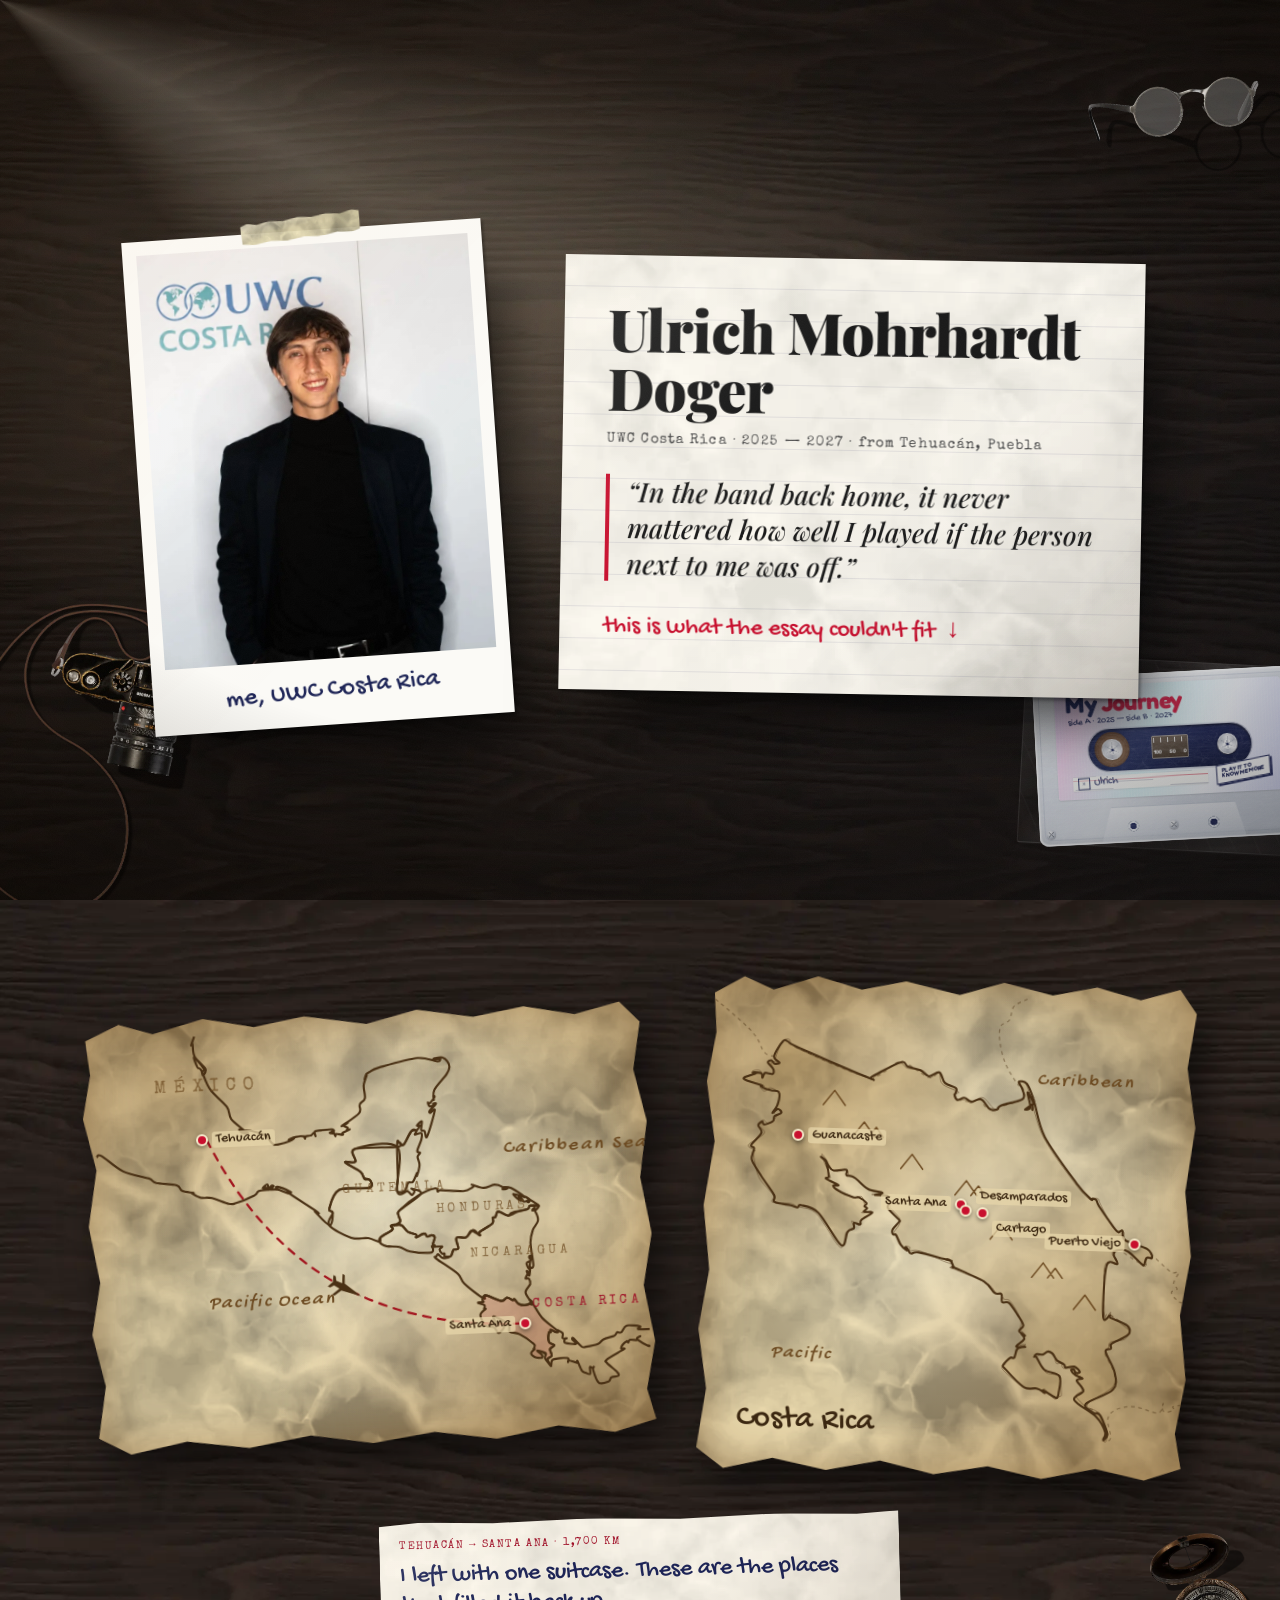
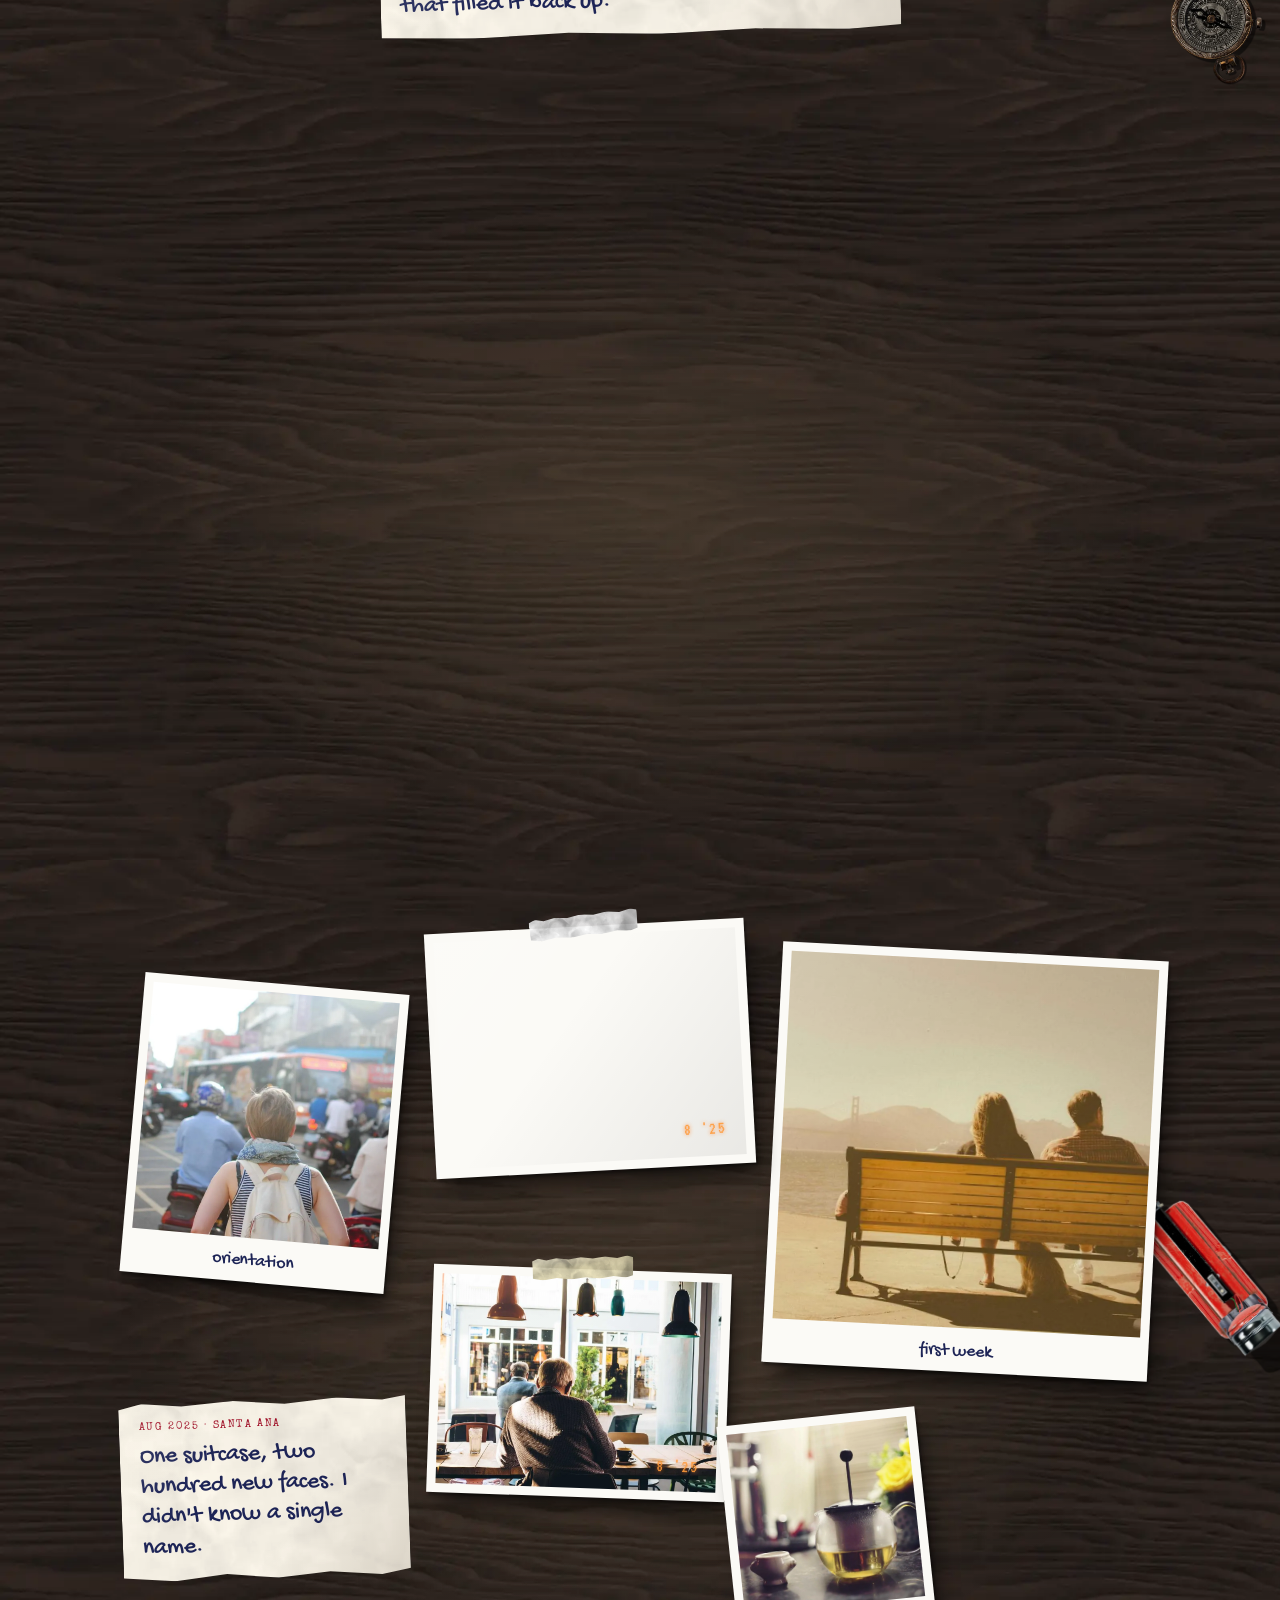
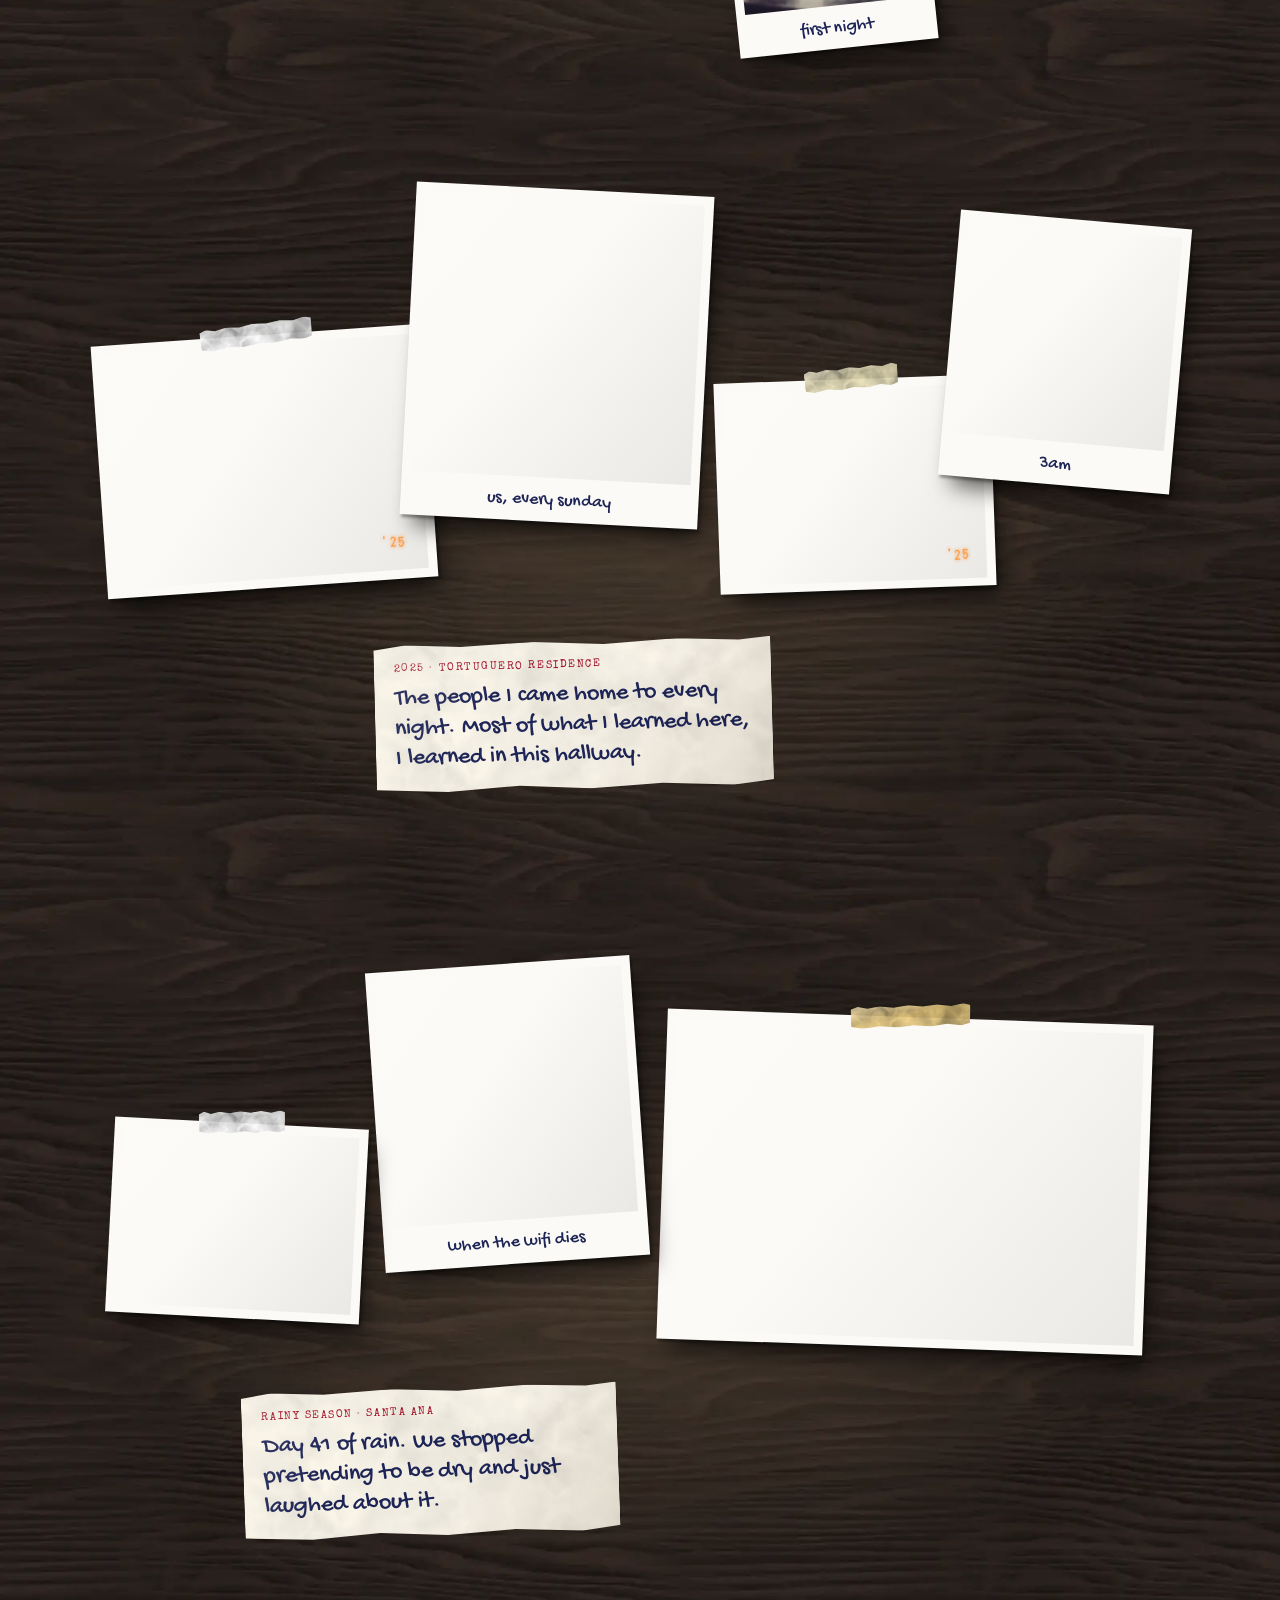
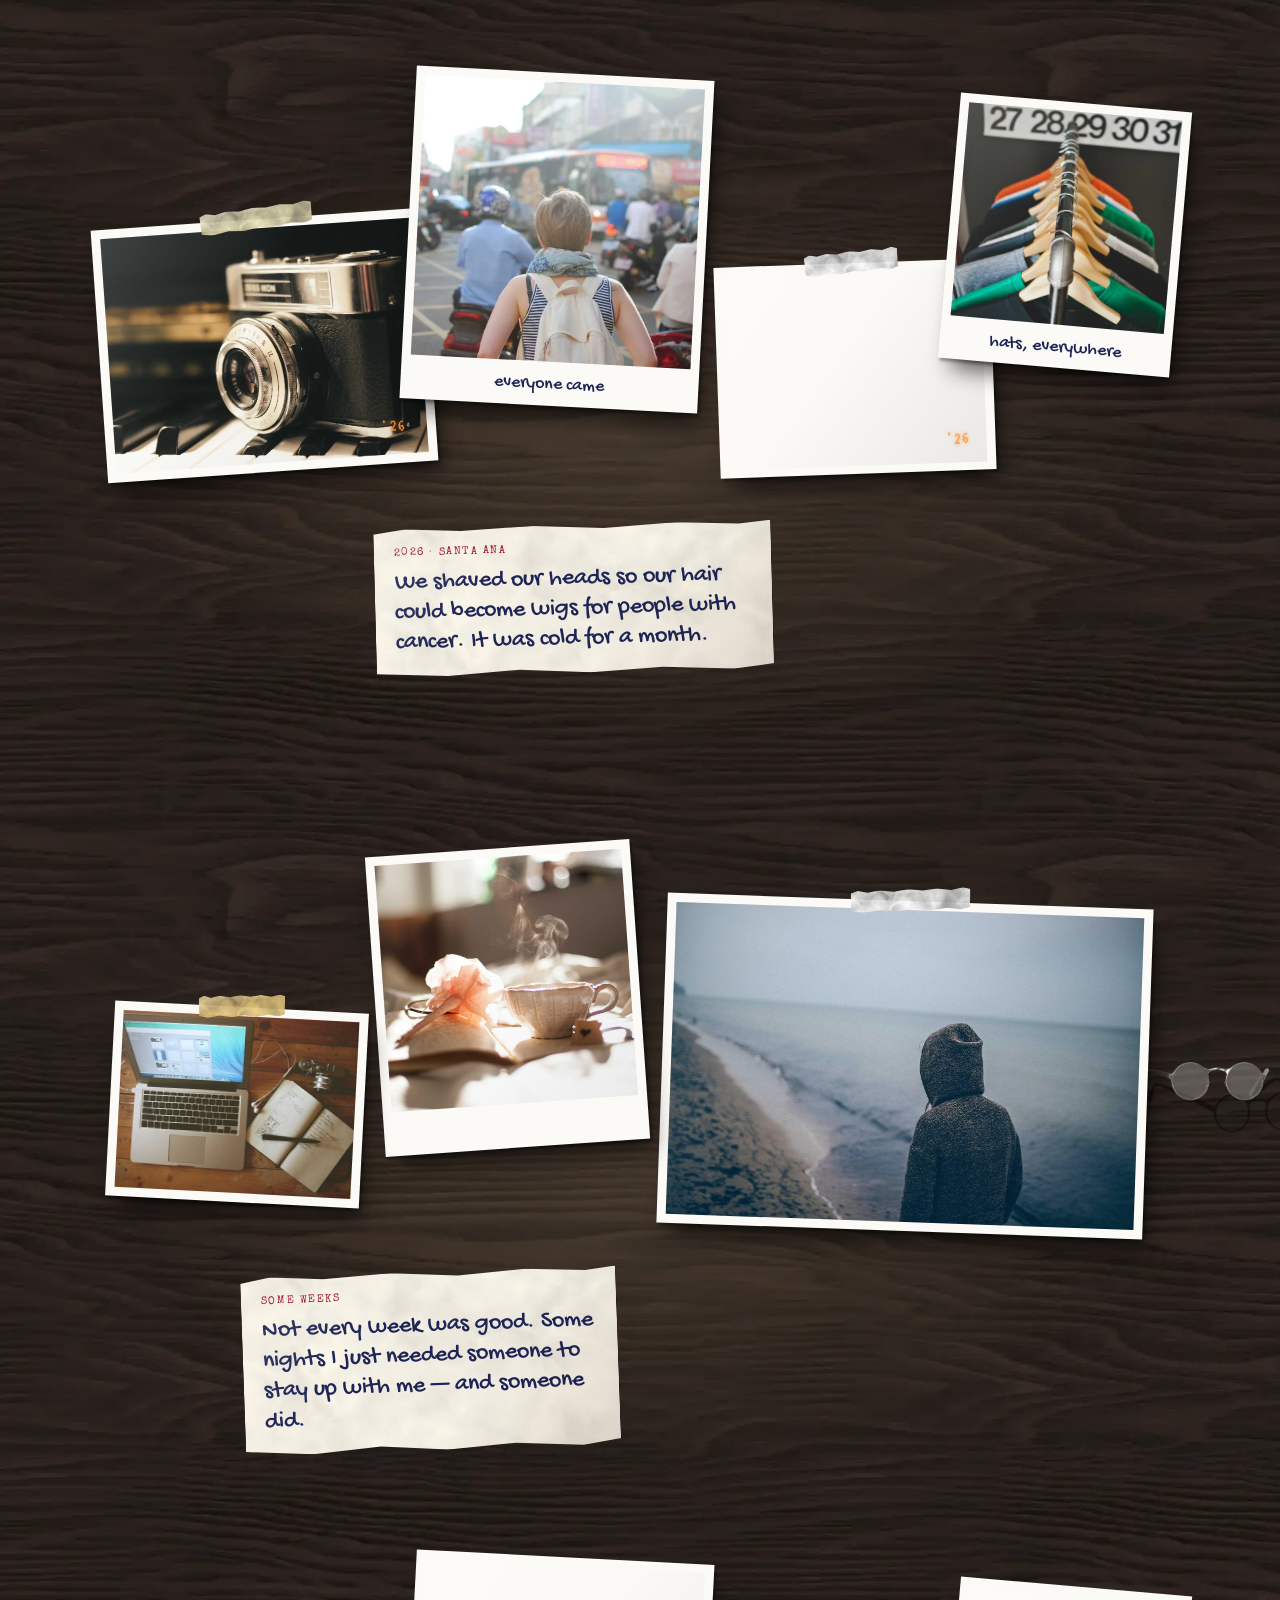
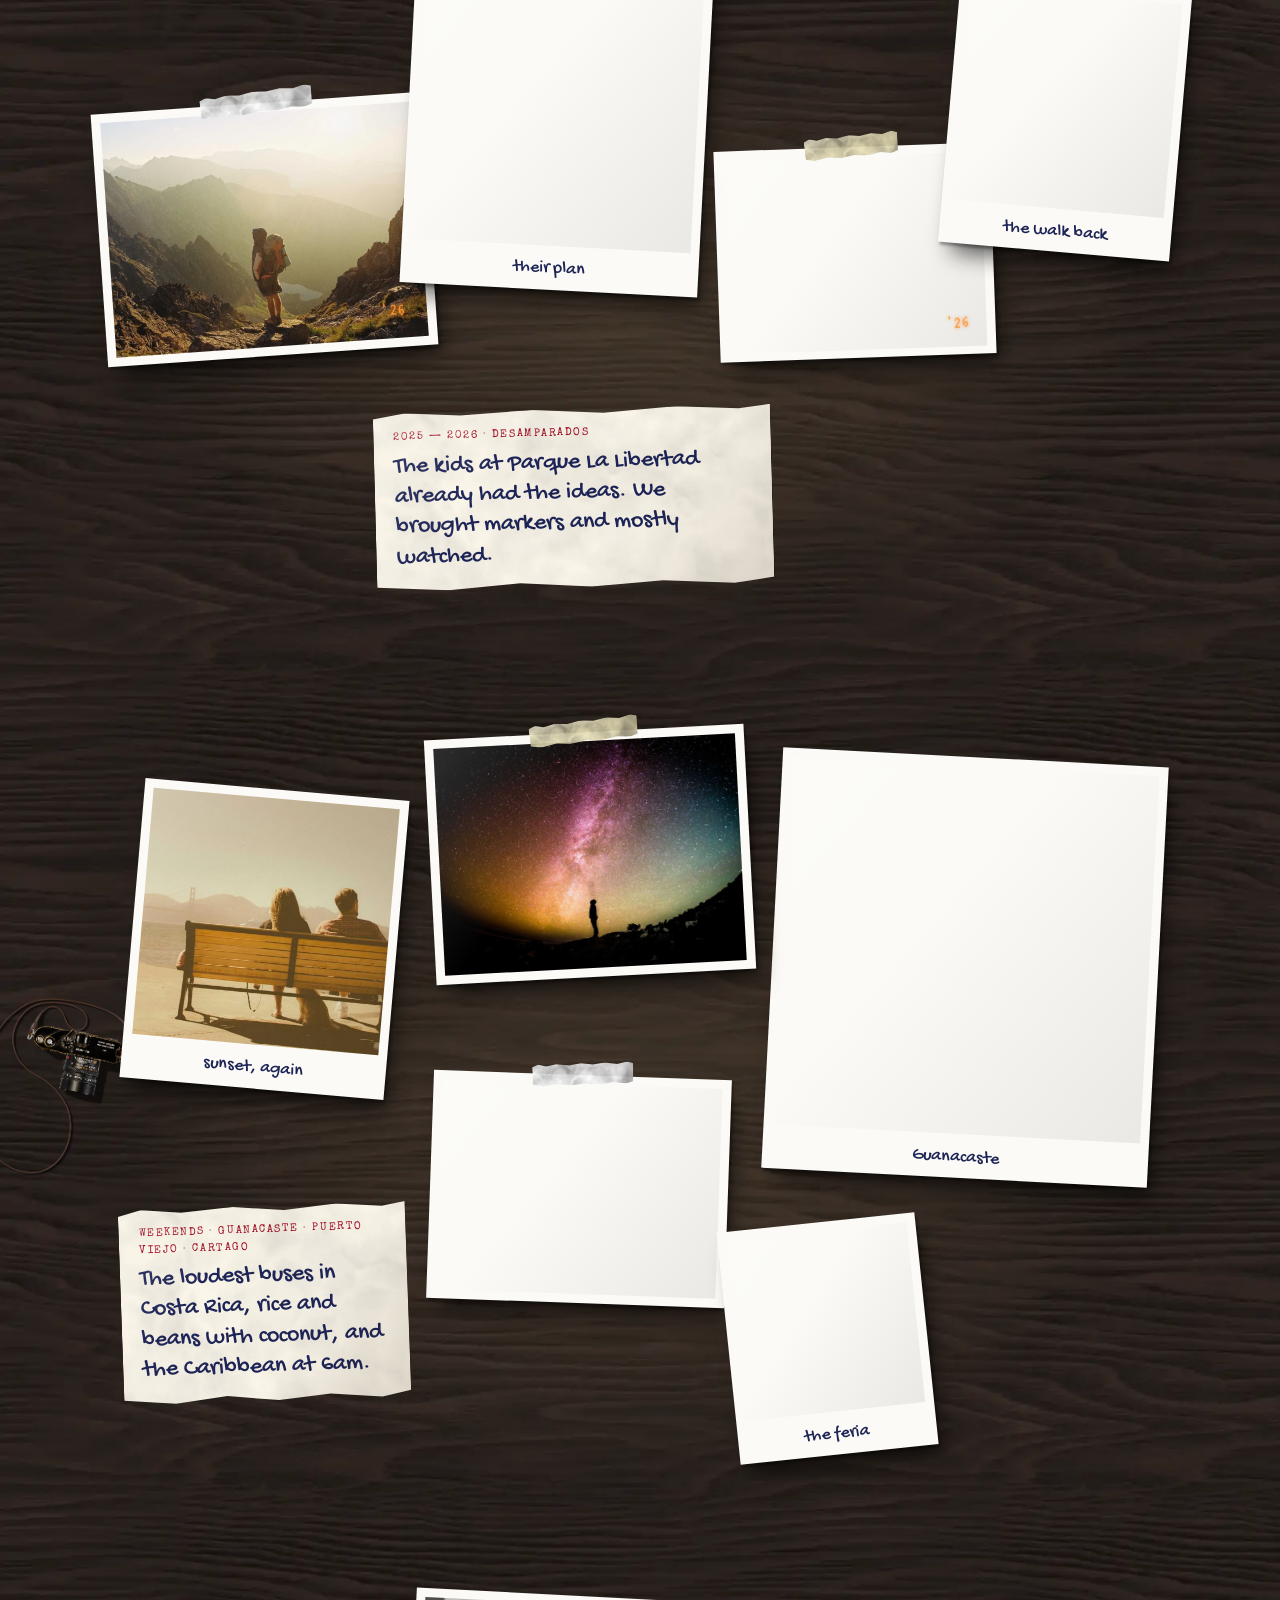
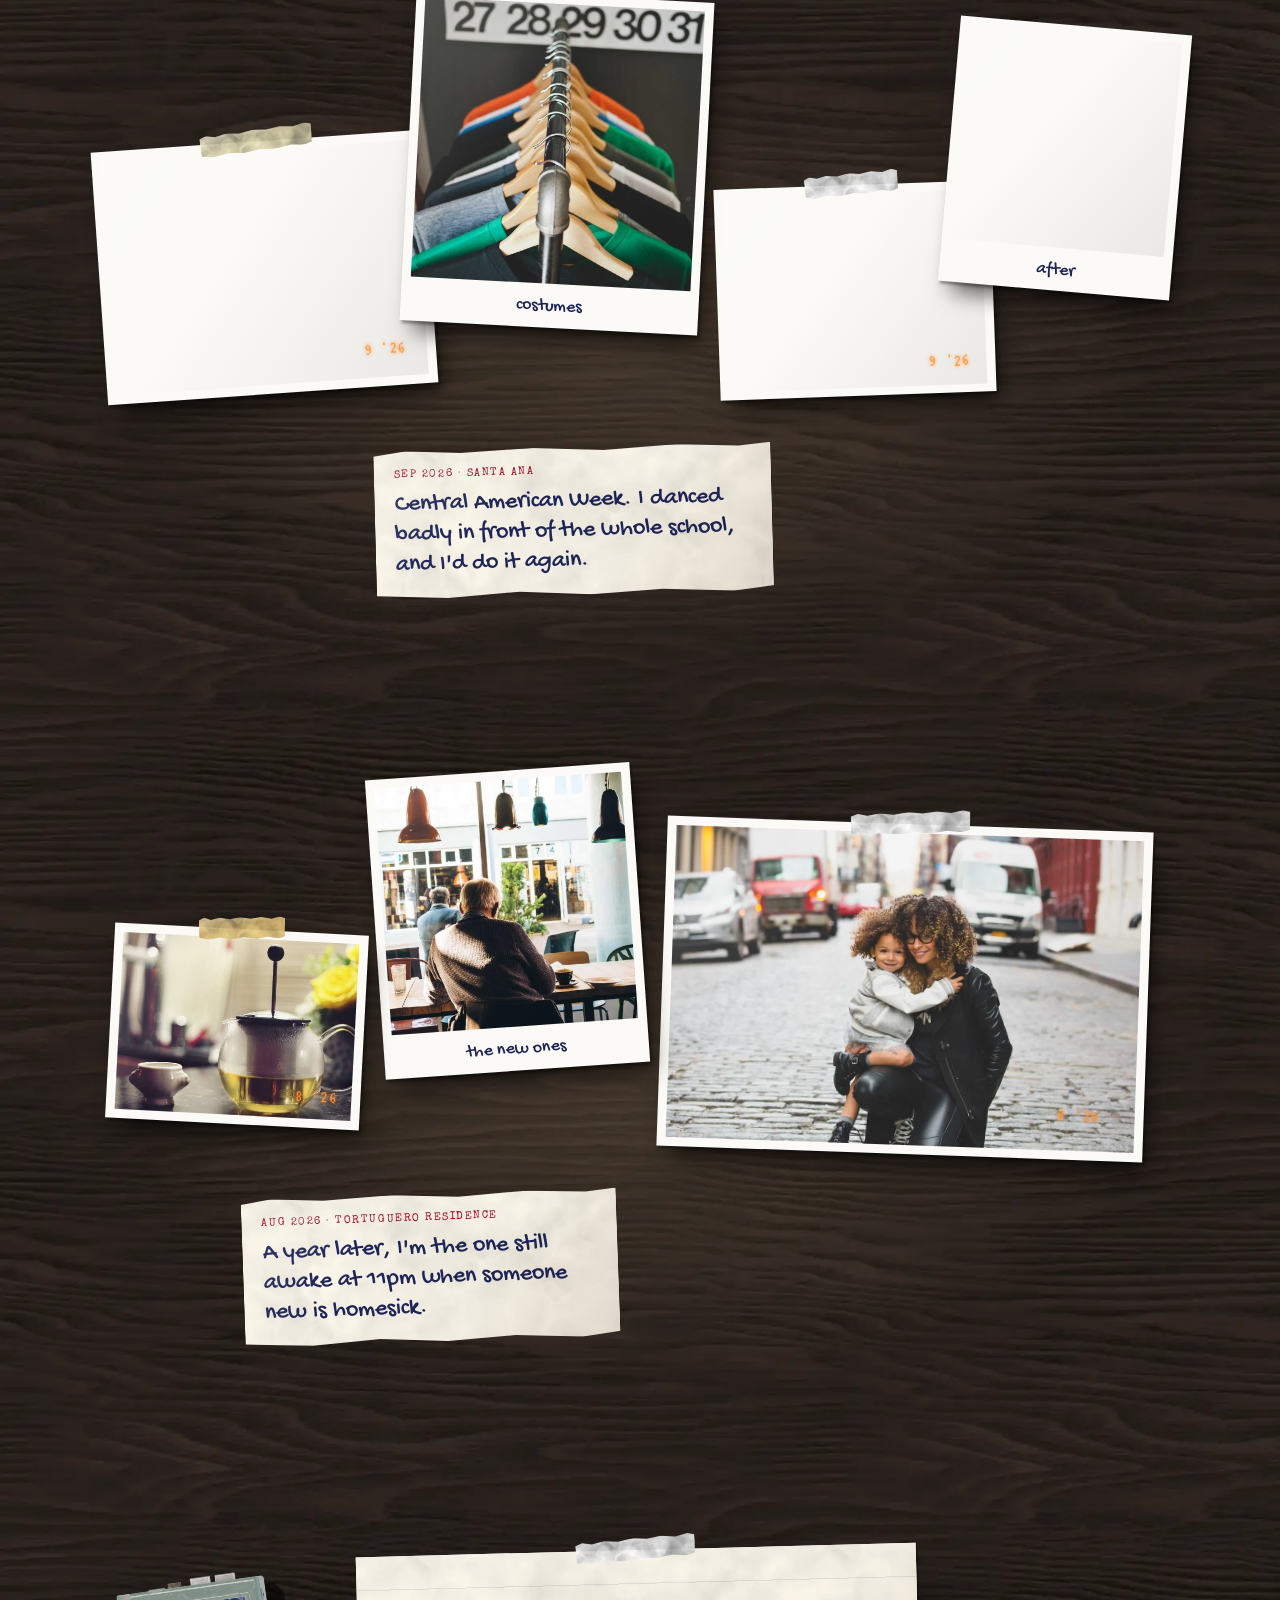
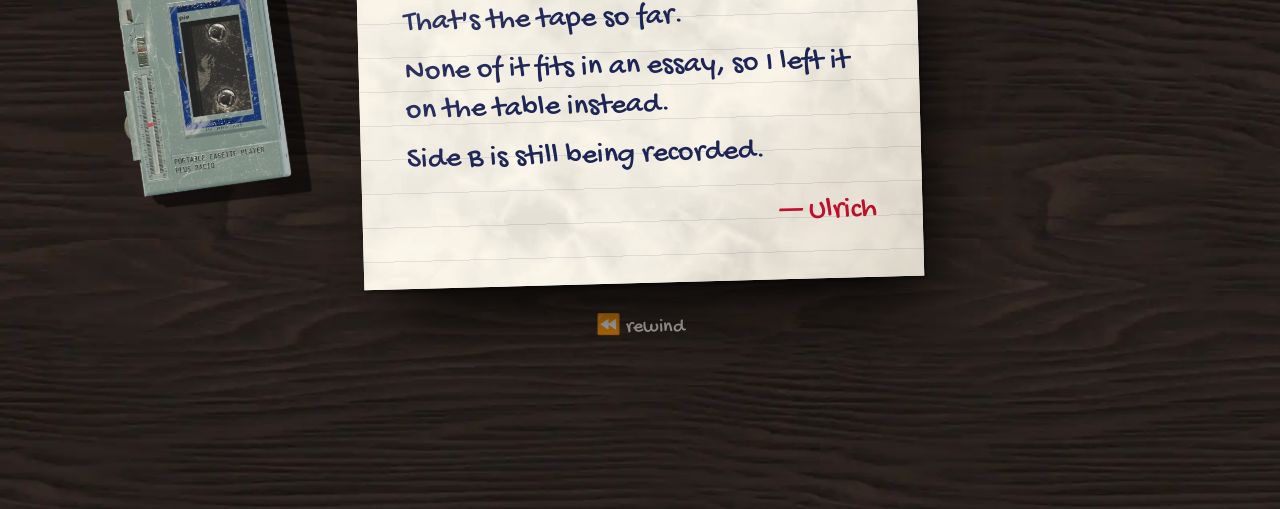
==== commit 92586d78: "Photos scattered on a desk under a lamp: no titles, no activity list The previous version was the ac" ====
--- a/index.html
+++ b/index.html
@@ -3,68 +3,54 @@
 <head>
   <meta charset="utf-8" />
   <meta name="viewport" content="width=device-width, initial-scale=1, viewport-fit=cover" />
-  <title>My Journey — Ulrich Mohrhardt Doger · UWC Costa Rica</title>
-  <meta name="description" content="A two-minute visual journey: from Tehuacán, Puebla to UWC Costa Rica, Class of 2027." />
+  <title>My Journey — Ulrich Mohrhardt Doger</title>
+  <meta name="description" content="Two years at UWC Costa Rica, left on a desk in photos. From Tehuacán, Puebla." />
   <meta name="theme-color" content="#1c120b" />
   <meta property="og:title" content="My Journey — Ulrich Mohrhardt Doger" />
-  <meta property="og:description" content="From Tehuacán, Puebla to UWC Costa Rica. A two-minute visual journey." />
+  <meta property="og:description" content="From Tehuacán, Puebla to UWC Costa Rica, in photos." />
   <meta property="og:image" content="photos/cover/portrait.webp" />
   <link rel="icon" href="data:image/svg+xml,%3Csvg xmlns='http://www.w3.org/2000/svg' viewBox='0 0 64 64'%3E%3Crect x='2' y='12' width='60' height='40' rx='6' fill='%23e9ecf2'/%3E%3Crect x='12' y='24' width='40' height='14' rx='7' fill='%231d2456'/%3E%3Ccircle cx='21' cy='31' r='5' fill='%23cfd4de'/%3E%3Ccircle cx='43' cy='31' r='5' fill='%23cfd4de'/%3E%3Crect x='16' y='44' width='32' height='4' fill='%23c8102e'/%3E%3C/svg%3E" />
   <link rel="preconnect" href="https://fonts.googleapis.com" />
   <link rel="preconnect" href="https://fonts.gstatic.com" crossorigin />
-  <link href="https://fonts.googleapis.com/css2?family=Cabin+Sketch:wght@400;700&family=Fredoka:wght@500;600;700&family=Gochi+Hand&family=Playfair+Display:ital,wght@0,700;0,900;1,500;1,700&family=Special+Elite&display=swap" rel="stylesheet" />
-  <link href="https://fonts.googleapis.com/css2?family=UnifrakturMaguntia&text=TheUWCCRimsDalyNw&display=swap" rel="stylesheet" />
+  <link href="https://fonts.googleapis.com/css2?family=Fredoka:wght@600;700&family=Gochi+Hand&family=Playfair+Display:ital,wght@0,900;1,500&family=Special+Elite&family=VT323&display=swap" rel="stylesheet" />
   <link rel="stylesheet" href="css/style.css" />
   <link rel="preload" as="image" href="photos/cover/portrait.webp" />
   <link rel="preload" as="image" href="assets/tex/desk.webp" />
 </head>
-<body data-page="home">
-  <a class="skip" href="#route">Skip to the route</a>
+<body data-page="desk">
+  <a class="skip" href="#moments">Skip to the photos</a>
 
-  <!-- ══════════════ 1 · WHO (10 seconds) ══════════════ -->
+  <!-- the opening: who, in one look -->
   <header class="deck" id="top">
     <div class="spot spot--deck" aria-hidden="true"></div>
-    <!-- real objects: CC0 Poly Haven scans, rendered with the site's top-left key light -->
     <img class="prop prop--camera" src="assets/props/camera.webp" width="749" height="801" alt="" aria-hidden="true" decoding="async" />
     <img class="prop prop--specs" src="assets/props/spectacles.webp" width="773" height="331" alt="" aria-hidden="true" decoding="async" />
 
-    <div class="deck__stamp" aria-hidden="true">
-      <span>UWC · COSTA RICA</span>
-      <small>entry · <b data-bind="years">2025 — 2027</b></small>
-    </div>
-
     <div class="hero">
       <figure class="hero__photo">
-        <span class="hero-tape" aria-hidden="true"></span>
+        <span class="washi washi--a" aria-hidden="true"></span>
         <img id="heroPhoto" src="photos/cover/portrait.webp" width="760" height="950" alt="" fetchpriority="high" />
         <figcaption>me, UWC Costa Rica</figcaption>
       </figure>
 
       <div class="hero__card">
-        <p class="hero__kicker">My Journey · Tehuacán → Costa Rica</p>
         <h1 class="hero__name" data-bind="name">Ulrich Mohrhardt Doger</h1>
-        <ul class="hero__meta" id="heroMeta"></ul>
+        <p class="hero__line" data-bind="line"></p>
         <blockquote class="hero__thesis"><p id="thesis"></p></blockquote>
-        <p class="hero__sub" id="thesisSub"></p>
-        <div class="hero__cta">
-          <a class="tbtn tbtn--play" href="#route" id="play"><span class="tbtn__tri" aria-hidden="true"></span>Press play</a>
-          <span class="hero__time">2-minute scroll · <span id="stopCount">9</span> stops</span>
-        </div>
+        <a class="hero__go" href="#moments" id="play"><span class="hand">this is what the essay couldn't fit</span><span class="hero__arrow" aria-hidden="true">↓</span></a>
       </div>
 
       <!-- the tape: decorative, its reels wind as you scroll -->
-      <a class="cassette cassette--prop" id="cassette" href="#route" aria-label="Play the journey">
+      <a class="cassette cassette--prop" id="cassette" href="#moments" aria-label="Start">
         <div class="cassette__shell">
           <span class="screw screw--tl"></span><span class="screw screw--tr"></span>
           <span class="screw screw--bl"></span><span class="screw screw--br"></span>
           <div class="label">
             <div class="label__holo" aria-hidden="true"></div>
-            <div class="label__top">
-              <div>
-                <p class="label__title">My <span>Journey</span></p>
-                <p class="label__sub">side A · 2025 — side B · 2027</p>
-              </div>
-            </div>
+            <div class="label__top"><div>
+              <p class="label__title">My <span>Journey</span></p>
+              <p class="label__sub">side A · 2025 — side B · 2027</p>
+            </div></div>
             <div class="window">
               <div class="reel reel--l"><span class="reel__tape"></span><span class="reel__hub"><i></i></span></div>
               <div class="window__mid"><span class="window__ticks"></span><span class="window__nums"><i>100</i><i>50</i><i>0</i></span></div>
@@ -80,75 +66,38 @@
     </div>
   </header>
 
-  <main>
-    <!-- ══════════════ 2 · THE ROUTE (10 seconds) ══════════════ -->
-    <section class="board-sec" id="route" aria-labelledby="route-title">
-      <div class="spot spot--board" aria-hidden="true"></div>
-      <img class="prop prop--flashlight" src="assets/props/flashlight.webp" width="676" height="733" alt="" aria-hidden="true" decoding="async" loading="lazy" />
-      <div class="frame">
-        <div class="board" id="boardEl">
-          <header class="board__head">
-            <h2 id="route-title" class="chalk-title">The route</h2>
-            <p class="chalk board__sub">Tehuacán, Puebla → Santa Ana, Costa Rica</p>
-          </header>
-
-          <div class="maps maps--row">
-            <figure class="map map--flight">
-              <div class="map__paper"><div class="map__area">
-                <svg class="map__svg" id="flightSvg" viewBox="0 0 400 292" aria-hidden="true"></svg>
-                <div class="map__pins" id="flightPins"></div>
-              </div></div>
-              <figcaption class="sr-only">Map of Mexico and Central America with the flight from Tehuacán, Puebla to Santa Ana, Costa Rica.</figcaption>
-            </figure>
-            <figure class="map" id="map">
-              <div class="map__paper"><div class="map__area">
-                <svg class="map__svg" id="mapSvg" viewBox="0 0 360 360" aria-hidden="true"></svg>
-                <div class="map__pins" id="mapPins"></div>
-              </div></div>
-              <figcaption class="sr-only">Map of Costa Rica with every stop of the journey marked.</figcaption>
-            </figure>
-          </div>
-
-          <div class="board__props">
-            <nav class="legend" aria-label="Stops">
-              <span class="pin pin--green" aria-hidden="true"></span>
-              <p class="legend__h">The stops</p>
-              <ol id="legend"></ol>
-            </nav>
-
-            <article class="news news--board">
-              <span class="pin pin--red" aria-hidden="true"></span>
-              <header class="news__mast"><p class="news__name">The UWCCR Times</p><p class="news__line"><span>Extra edition</span><span data-bind="years">2025 — 2027</span><span>1 colón</span></p></header>
-              <h3 class="news__head">Student spends two years at UWC, refuses to be summarized in 650 words</h3>
-              <p class="news__body" aria-hidden="true">SANTA ANA — After two years, classmates from more than seventy countries and an unreasonable amount of gallo pinto, the student has declined every attempt to fit the experience into a single essay. “It’s easier with pictures,” he said, pointing at the board. Editors agree. Readers are advised to start at stop one and keep scrolling. Further coverage below.</p>
-            </article>
-          </div>
-
-          <img class="prop prop--compass" src="assets/props/compass.webp" width="420" height="553" alt="" aria-hidden="true" decoding="async" loading="lazy" />
-          <img class="prop prop--magnifier" src="assets/props/magnifier.webp" width="447" height="975" alt="" aria-hidden="true" decoding="async" loading="lazy" />
-        </div>
-        <div class="tray" aria-hidden="true"><i></i><i></i><i class="tray__eraser"></i></div>
-      </div>
+  <main class="table" id="moments">
+    <!-- the maps lie on the desk like everything else -->
+    <section class="spread spread--maps" aria-label="From Tehuacán to Costa Rica">
+      <figure class="map map--flight">
+        <div class="map__paper"><div class="map__area">
+          <svg class="map__svg" id="flightSvg" viewBox="0 0 400 292" aria-hidden="true"></svg>
+          <div class="map__pins" id="flightPins"></div>
+        </div></div>
+        <figcaption class="sr-only">Map of Mexico and Central America with the flight from Tehuacán, Puebla to Santa Ana, Costa Rica.</figcaption>
+      </figure>
+      <figure class="map map--cr">
+        <div class="map__paper"><div class="map__area">
+          <svg class="map__svg" id="mapSvg" viewBox="0 0 360 360" aria-hidden="true"></svg>
+          <div class="map__pins" id="mapPins"></div>
+        </div></div>
+        <figcaption class="sr-only">Map of Costa Rica with the places in these photos marked.</figcaption>
+      </figure>
+      <p class="note note--map"><span class="note__meta" id="distance"></span><span class="note__hand">I left with one suitcase. These are the places that filled it back up.</span></p>
+      <img class="prop prop--compass" src="assets/props/compass.webp" width="420" height="553" alt="" aria-hidden="true" decoding="async" loading="lazy" />
     </section>
 
-    <!-- ══════════════ 3 · THE STOPS (~90 seconds) ══════════════ -->
-    <section class="case stops" id="stops" aria-label="The stops"></section>
+    <!-- moments are rendered here from js/data.js -->
+    <div id="flow"></div>
 
-    <!-- ══════════════ 4 · SO WHAT (10 seconds) ══════════════ -->
-    <section class="closed" id="end" aria-labelledby="end-title">
-      <div class="spot spot--closed" aria-hidden="true"></div>
+    <section class="spread spread--end" aria-label="A last note">
       <img class="prop prop--walkman" src="assets/props/walkman.webp" width="533" height="681" alt="" aria-hidden="true" decoding="async" loading="lazy" />
-      <div class="folder">
-        <span class="folder__tab">MY JOURNEY · <b data-bind="years">2025 — 2027</b></span>
-        <div class="folder__page">
-          <h2 id="end-title" class="typed">WHAT I'M TAKING WITH ME</h2>
-          <ol class="takeaways" id="takeaways"></ol>
-          <p class="verdict" data-bind="nextStop">Next stop: university.</p>
-          <span class="bigstamp" aria-hidden="true">TO BE CONTINUED</span>
-        </div>
+      <div class="letter">
+        <span class="washi washi--b" aria-hidden="true"></span>
+        <div id="letter"></div>
+        <p class="letter__sig" data-bind="signature">— Ulrich</p>
       </div>
-      <p class="credits-line" data-bind="credits"></p>
-      <a class="tbtn tbtn--rewind" href="#top" id="rewind"><span aria-hidden="true">⏪</span> Rewind</a>
+      <a class="rewind" href="#top" id="rewind"><span aria-hidden="true">⏪</span> rewind</a>
     </section>
   </main>
 
--- a/css/style.css
+++ b/css/style.css
@@ -75,7 +75,7 @@
 
 body {
   margin: 0;
-  background: var(--tex-bricks) 0 0 / 560px auto, var(--wall);
+  background: var(--tex-desk) 0 0 / 820px auto, #22160e;
   color: var(--chalk);
   font-family: var(--f-type);
   line-height: 1.5;
@@ -89,7 +89,7 @@
   inset: 0;
   z-index: -1;
   pointer-events: none;
-  background: radial-gradient(ellipse 80% 70% at 32% 30%, rgba(0, 0, 0, 0.05), rgba(0, 0, 0, 0.78));
+  background: radial-gradient(ellipse 90% 80% at 50% 45%, rgba(0, 0, 0, 0.05), rgba(0, 0, 0, 0.62));
 }
 
 img { display: block; max-width: 100%; height: auto; }
@@ -253,9 +253,9 @@
 .bpol::before,
 .news::after,
 .notepad::after,
-.legend::after,
-.st__card::after,
 .hero__card::after,
+.note::after,
+.letter::after,
 .jcard::after,
 .liner::after,
 .folder__page::after {
@@ -313,24 +313,10 @@
   padding: clamp(90px, 13vh, 140px) var(--gutter) clamp(40px, 7vh, 80px);
   isolation: isolate;
   overflow: clip;
-  background:
-    radial-gradient(ellipse 70% 60% at 32% 30%, rgba(255, 214, 160, 0.16), transparent 70%),
-    radial-gradient(ellipse 120% 100% at 40% 35%, transparent 45%, rgba(0, 0, 0, 0.72)),
-    var(--tex-desk) 0 0 / 820px auto,
-    #2a1a10;
-  box-shadow: inset 0 -40px 60px -30px rgba(0, 0, 0, 0.8);
+  background: radial-gradient(ellipse 70% 60% at 38% 40%, rgba(255, 214, 160, 0.16), transparent 70%);
 }
 .spot--deck { z-index: -1; }
-.deck::after {
-  content: "";
-  position: absolute;
-  left: 0;
-  right: 0;
-  bottom: 0;
-  height: 16px;
-  background: linear-gradient(180deg, rgba(255, 220, 180, 0.22), rgba(0, 0, 0, 0) 3px, rgba(0, 0, 0, 0.55)), var(--tex-desk) 0 0 / 820px auto, #1c110a;
-  box-shadow: 0 14px 22px rgba(0, 0, 0, 0.75);
-}
+
 
 .deck__stamp {
   position: absolute;
@@ -966,12 +952,12 @@
   stroke-linecap: round;
 }
 .map__svg .sea { font-family: var(--f-hand); font-size: 15px; fill: #6d4b22; letter-spacing: 0.12em; font-style: italic; }
-.map__svg .map-title { font-family: var(--f-chalk); font-weight: 700; font-size: 24px; fill: var(--brown); }
+.map__svg .map-title { font-family: var(--f-hand); font-size: 26px; fill: var(--brown); }
 .map__svg .compass circle { fill: none; stroke: #4a3115; stroke-width: 1.2; }
 .map__svg .compass .c2 { stroke-dasharray: 2 3; }
 .map__svg .compass .needle { fill: #4a3115; }
 .map__svg .compass .needle--h { fill: #a3161f; opacity: 0.85; }
-.map__svg .compass text { font-family: var(--f-chalk); font-weight: 700; font-size: 13px; fill: #4a3115; }
+.map__svg .compass text { font-family: var(--f-hand); font-weight: 700; font-size: 13px; fill: #4a3115; }
 .map__pins { position: absolute; inset: 0; }
 .mpin {
   position: absolute;
@@ -1557,17 +1543,9 @@
   line-height: 1.02;
   letter-spacing: -0.01em;
 }
-.hero__meta { display: flex; flex-wrap: wrap; gap: 8px; margin-top: 16px; }
-.hero__meta li {
-  padding: 4px 12px;
-  border: 1.5px solid currentColor;
-  border-radius: 999px;
-  font-family: var(--f-round);
-  font-weight: 600;
-  font-size: 13px;
-  color: var(--navy);
-}
-.hero__meta li:nth-child(2) { color: var(--red); }
+
+
+
 .hero__thesis {
   margin: 24px 0 0;
   padding-left: 18px;
@@ -1578,9 +1556,9 @@
   font-size: clamp(20px, 2.2vw, 27px);
   line-height: 1.32;
 }
-.hero__sub { margin-top: 12px; padding-left: 22px; font-family: var(--f-type); font-size: 15px; line-height: 1.5; color: var(--ink-2); }
-.hero__cta { display: flex; flex-wrap: wrap; align-items: center; gap: 14px; margin-top: 26px; }
-.hero__time { font-family: var(--f-hand); font-size: 19px; color: var(--ink-2); }
+
+
+
 
 .cassette--prop {
   --cw: clamp(230px, 21vw, 290px);
@@ -1593,156 +1571,208 @@
   cursor: pointer;
 }
 
-/* ═══════════════ THE ROUTE ═══════════════ */
-.maps--row {
-  grid-column: auto;
-  grid-row: auto;
-  grid-template-columns: minmax(0, 1.12fr) minmax(0, 1fr);
+/* ═══════════════ THE DESK · one continuous table under a lamp ═══════════════ */
+.table { position: relative; padding: 0 0 40px; }
+
+/* washi / masking tape: translucent, slightly torn, a few colours */
+.washi {
+  position: absolute;
+  z-index: 3;
+  top: -12px;
+  left: 50%;
+  width: 34%;
+  min-width: 56px;
+  max-width: 120px;
+  height: 22px;
+  transform: translateX(-50%) rotate(-4deg);
+  background: linear-gradient(170deg, rgba(255, 255, 255, 0.35), transparent 45%), var(--tex-paper) 0 0 / 220px auto, var(--c, rgba(236, 225, 178, 0.86));
+  background-blend-mode: normal, multiply, normal;
+  box-shadow: 1px 2px 2px rgba(0, 0, 0, 0.2);
+  opacity: 0.92;
+  clip-path: polygon(0 12%, 6% 0, 14% 10%, 24% 1%, 36% 9%, 48% 0, 60% 8%, 72% 1%, 84% 10%, 94% 0, 100% 9%, 99% 90%, 92% 100%, 80% 91%, 66% 100%, 52% 92%, 38% 100%, 24% 91%, 10% 100%, 0 90%);
+}
+.washi--a { --c: rgba(236, 225, 178, 0.86); }
+.washi--b { --c: rgba(173, 222, 205, 0.82); background-image: linear-gradient(170deg, rgba(255, 255, 255, 0.35), transparent 45%), repeating-linear-gradient(90deg, rgba(255, 255, 255, 0.45) 0 4px, transparent 4px 10px), var(--tex-paper); background-size: auto, auto, 220px auto; }
+.washi--c { --c: rgba(246, 196, 200, 0.85); background-image: linear-gradient(170deg, rgba(255, 255, 255, 0.35), transparent 45%), radial-gradient(rgba(255, 255, 255, 0.7) 1.2px, transparent 1.6px), var(--tex-paper); background-size: auto, 8px 8px, 220px auto; }
+.washi--d { --c: rgba(238, 200, 110, 0.85); }
+
+/* the opening */
+.hero__card { padding-top: clamp(26px, 3.6vw, 44px); }
+.hero__name { margin-top: 0; }
+.hero__line { margin-top: 12px; font-family: var(--f-type); font-size: 14px; letter-spacing: 0.08em; color: var(--ink-2); }
+.hero__go {
+  display: inline-flex;
   align-items: center;
-  gap: clamp(24px, 4vw, 56px);
-}
-.board__props { grid-template-columns: minmax(0, 1.25fr) minmax(0, 1fr); align-items: start; }
-.legend {
-  position: relative;
-  padding: 30px 22px 18px;
-  background:
-    linear-gradient(90deg, transparent 0 30px, rgba(200, 16, 46, 0.3) 30px 31px, transparent 31px),
-    repeating-linear-gradient(180deg, transparent 0 27px, rgba(29, 36, 86, 0.14) 27px 28px),
-    var(--tex-paper-soft) 0 0 / 380px auto,
-    #fdf6d2;
-  background-blend-mode: normal, normal, multiply, normal;
+  gap: 10px;
+  margin-top: 26px;
+  color: var(--red);
+  text-decoration: none;
+}
+.hero__go .hand { font-family: var(--f-hand); font-size: clamp(20px, 2vw, 24px); }
+.hero__arrow { font-size: 26px; animation: bob 1.8s ease-in-out infinite; }
+@keyframes bob { 50% { transform: translateY(6px); } }
+.hero__photo .washi { top: -14px; }
+
+/* maps lying on the desk */
+.spread { position: relative; max-width: 1200px; margin: 0 auto; padding: clamp(50px, 9vh, 100px) var(--gutter); }
+.spread--maps {
+  display: grid;
+  grid-template-columns: minmax(0, 1.15fr) minmax(0, 1fr);
+  align-items: center;
+  gap: clamp(20px, 4vw, 60px);
+}
+.spread--maps .map--flight { transform: rotate(-2.5deg); }
+.spread--maps .map--cr { transform: rotate(2deg); }
+.spread--maps:not(.in) .map { opacity: 0; transform: translateY(-30px) rotate(6deg); }
+.spread--maps .map { transition: opacity 0.8s var(--ease-out), transform 1s var(--ease-snap); }
+.spread--maps .map--cr { transition-delay: 0.15s; }
+.mpin--dot .mpin__x { width: 12px; height: 12px; border-width: 2px; }
+.mpin--above .mpin__l { transform: translateY(-15px); }
+.mpin--below .mpin__l { transform: translateY(15px); }
+.spread--maps .note--map {
+  grid-column: 1 / -1;
+  justify-self: center;
+  position: relative;
+  width: min(520px, 100%);
+  margin-top: -10px;
+  transform: rotate(-1.5deg);
+}
+.spread--maps .prop--compass { top: auto; bottom: 30px; right: clamp(-30px, -2vw, 0px); width: clamp(90px, 9vw, 130px); }
+
+/* a note: the only text in each moment */
+.note {
+  position: absolute;
+  z-index: 6;
+  left: var(--l);
+  top: var(--t);
+  width: var(--w);
+  display: grid;
+  gap: 6px;
+  padding: 16px 20px 18px;
+  background: var(--tex-paper-soft) 0 0 / 360px auto, #fbf6ea;
+  background-blend-mode: multiply, normal;
   color: var(--ink);
-  box-shadow: var(--sh-md);
-  transform: rotate(-1.6deg);
-}
-.legend__h { padding-left: 22px; font-family: var(--f-type); font-size: 13px; letter-spacing: 0.2em; text-transform: uppercase; color: var(--red); }
-.legend ol { columns: 2; column-gap: 24px; margin-top: 6px; padding-left: 22px; }
-.legend li { break-inside: avoid; }
-.legend a {
-  display: grid;
-  grid-template-columns: 26px 1fr;
-  column-gap: 6px;
-  padding: 3px 0;
-  text-decoration: none;
-}
-.legend b { grid-row: span 2; font-family: var(--f-round); font-weight: 700; font-size: 13px; color: var(--red); padding-top: 4px; }
-.legend span { font-family: var(--f-hand); font-size: 20px; line-height: 1.05; color: var(--navy); }
-.legend i { font-family: var(--f-type); font-style: normal; font-size: 10px; letter-spacing: 0.08em; text-transform: uppercase; color: var(--ink-2); }
-.legend a:hover span, .legend a:focus-visible span { text-decoration: underline; text-decoration-color: var(--red); }
-
-/* ═══════════════ THE STOPS ═══════════════ */
-.stops { padding: 30px 0 40px; }
-.st {
-  position: relative;
-  display: grid;
-  grid-template-columns: minmax(0, 1.08fr) minmax(0, 1fr);
-  align-items: center;
-  gap: clamp(30px, 5vw, 76px);
-  max-width: 1180px;
-  margin: 0 auto;
-  padding: clamp(64px, 11vh, 120px) var(--gutter);
-  content-visibility: auto;
-  contain-intrinsic-size: auto 680px;
-}
-.st + .st::before {
-  content: "";
-  position: absolute;
-  top: 0;
-  left: 22%;
-  right: 22%;
-  height: 2px;
-  background: repeating-linear-gradient(90deg, var(--chalk-3) 0 16px, transparent 16px 28px);
-}
-.st--r .st__media { order: 2; }
-.st--strip { grid-template-columns: minmax(0, 1.35fr) minmax(0, 1fr); }
-.st__media { position: relative; padding: 18px 0 40px; perspective: 1400px; }
-.pol--big { width: min(100%, 430px); margin: 0 auto; }
-.pol--small { position: absolute; right: 0; bottom: -8px; width: clamp(130px, 14vw, 195px); }
-.st--r .pol--small { right: auto; left: 0; }
-.st__strip { display: flex; flex-wrap: wrap; justify-content: center; gap: 30px 20px; perspective: 1400px; }
-.st__strip .pol { width: clamp(150px, 15vw, 215px); }
-.st.in .pol:hover {
+  box-shadow: var(--sh-sm), var(--sh-md);
+  transform: rotate(var(--r));
+  clip-path: polygon(0 3%, 8% 0, 22% 2%, 40% 0, 58% 2.5%, 76% 0, 92% 2%, 100% 0, 100% 97%, 90% 100%, 72% 97.5%, 54% 100%, 36% 97%, 18% 100%, 0 97.5%);
+  transition: opacity 0.7s var(--ease-out) 0.45s, translate 0.8s var(--ease-out) 0.45s;
+}
+.note__meta { font-family: var(--f-type); font-size: 11px; letter-spacing: 0.14em; text-transform: uppercase; color: var(--red-2); }
+.note__hand { font-family: var(--f-hand); font-size: clamp(19px, 1.9vw, 25px); line-height: 1.25; color: var(--navy); }
+
+/* a moment: a loose pile of photos and one note */
+.mo { position: relative; max-width: 1200px; margin: 0 auto; padding: clamp(18px, 4vh, 44px) var(--gutter); }
+.mo + .mo { margin-top: clamp(-30px, -2vw, -10px); }
+.mo::before {
+  /* the lamp: a warm pool of light under each pile */
+  content: "";
+  position: absolute;
+  inset: -6% -10%;
+  z-index: -1;
+  pointer-events: none;
+  background: radial-gradient(ellipse 48% 46% at 50% 50%, rgba(255, 210, 150, 0.13), rgba(255, 210, 150, 0.04) 55%, transparent 75%);
+}
+.mo__collage { position: relative; aspect-ratio: 1 / var(--h); }
+.mo:not(.in) .note { opacity: 0; translate: 0 16px; }
+
+.ph {
+  position: absolute;
+  z-index: 2;
+  left: var(--l);
+  top: var(--t);
+  width: var(--w);
+  margin: 0;
+  padding: clamp(5px, 0.7vw, 9px);
+  background: #fbfaf6;
+  box-shadow: var(--sh-sm), var(--sh-md);
+  transform: rotate(var(--r));
+  transition: transform 0.9s var(--ease-snap), opacity 0.6s, box-shadow 0.3s;
+  transition-delay: calc(var(--i) * 90ms);
+}
+.ph img { width: 100%; object-fit: cover; aspect-ratio: 4 / 3; }
+.ph--p { padding-bottom: clamp(30px, 3.4vw, 46px); }
+.ph--p img { aspect-ratio: 1; }
+.ph--w img { aspect-ratio: 3 / 2; }
+.ph .zoom { position: relative; }
+.ph .zoom::after {
+  content: "";
+  position: absolute;
+  inset: 0;
+  pointer-events: none;
+  background: linear-gradient(128deg, rgba(255, 255, 255, 0.18), transparent 40%, rgba(0, 0, 0, 0.07));
+}
+.ph__cap {
+  position: absolute;
+  left: 6px;
+  right: 6px;
+  bottom: clamp(6px, 0.9vw, 12px);
+  text-align: center;
+  font-family: var(--f-hand);
+  font-size: clamp(14px, 1.4vw, 19px);
+  line-height: 1;
+  color: var(--navy);
+  white-space: nowrap;
+  overflow: hidden;
+  text-overflow: ellipsis;
+}
+.ph--r .ph__cap, .ph--w .ph__cap { display: none; }
+.ph__date {
+  position: absolute;
+  right: 9%;
+  bottom: 9%;
+  font-family: "VT323", monospace;
+  font-size: clamp(14px, 1.4vw, 20px);
+  letter-spacing: 0.08em;
+  color: #ff9a3a;
+  text-shadow: 0 0 4px rgba(255, 110, 0, 0.7);
+  opacity: 0.9;
+  pointer-events: none;
+}
+.mo:not(.in) .ph { opacity: 0; transform: translateY(-50px) rotate(calc(var(--r) + 10deg)) scale(1.06); }
+.mo.in .ph:hover {
   z-index: 8;
-  transform: translateY(-6px) rotate(0deg) scale(1.05);
+  transform: translateY(-6px) rotate(0deg) scale(1.04);
   transition-delay: 0s;
   box-shadow: var(--sh-sm), var(--sh-hover);
 }
-.st:not(.in) .pol { opacity: 0; transform: translateY(-46px) rotate(calc(var(--rot) + 12deg)) scale(1.08); }
-.st__more {
-  position: absolute;
-  left: 4%;
-  bottom: 0;
-  z-index: 7;
-  padding: 4px 14px;
-  border: 2px dashed var(--chalk-3);
-  border-radius: 999px;
-  background: rgba(0, 0, 0, 0.18);
-  color: var(--chalk);
-  font-family: var(--f-hand);
-  font-size: 19px;
-  cursor: pointer;
-  transition: border-color 0.2s, background 0.2s;
-}
-.st--r .st__more { left: auto; right: 4%; }
-.st__more:hover { border-color: var(--chalk); background: rgba(0, 0, 0, 0.3); }
-.st__text { position: relative; z-index: 7; }
-.st__text > * { transition: opacity 0.7s var(--ease-out), transform 0.8s var(--ease-out); }
-.st:not(.in) .st__text > * { opacity: 0; transform: translateY(22px); }
-.st.in .st__text > :nth-child(2) { transition-delay: 0.08s; }
-.st.in .st__text > :nth-child(3) { transition-delay: 0.16s; }
-.st.in .st__text > :nth-child(4) { transition-delay: 0.26s; }
-.st.in .st__text > :nth-child(5) { transition-delay: 0.4s; }
-.st__num { font-family: var(--f-round); font-weight: 600; font-size: 12px; letter-spacing: 0.3em; color: var(--chalk-2); }
-.st__num span { color: var(--chalk-3); }
-.st__title { margin: 6px 0 4px; font-size: clamp(42px, 6.2vw, 84px); line-height: 0.95; }
-.st__card {
-  position: relative;
-  max-width: 470px;
-  margin-top: 22px;
-  padding: 24px 26px 20px;
+.prop--side { top: 34%; width: clamp(130px, 13vw, 200px); z-index: 1; }
+.prop--side.prop--r { right: clamp(-90px, -5vw, -30px); }
+.prop--side.prop--l { left: clamp(-90px, -5vw, -30px); }
+
+/* the last note */
+.spread--end { display: grid; justify-items: center; gap: 30px; padding-bottom: clamp(80px, 14vh, 150px); }
+.letter {
+  position: relative;
+  width: min(560px, 100%);
+  padding: clamp(30px, 4vw, 48px) clamp(26px, 4vw, 46px);
   background:
-    repeating-linear-gradient(180deg, transparent 0 29px, rgba(29, 36, 86, 0.1) 29px 30px),
+    repeating-linear-gradient(180deg, transparent 0 33px, rgba(29, 36, 86, 0.1) 33px 34px),
     var(--tex-paper-soft) 0 0 / 420px auto,
-    #fbf8ef;
+    #fbf6ea;
   background-blend-mode: normal, multiply, normal;
-  color: var(--ink);
-  box-shadow: var(--sh-sm), var(--sh-md);
-}
-.st.in .st__card { transform: rotate(-1.2deg); }
-.st--r.in .st__card { transform: rotate(1deg); }
-.st__card p { font-family: var(--f-news); font-style: italic; font-weight: 500; font-size: clamp(17px, 1.6vw, 20px); line-height: 1.45; }
-.st__fact {
-  display: inline-block;
-  margin-top: 18px;
-  padding: 8px 16px 7px;
-  border-radius: 4px;
-  background: var(--red);
-  color: #fff;
-  font-family: var(--f-round);
-  font-weight: 700;
-  font-size: 15px;
-  letter-spacing: 0.05em;
-  text-transform: uppercase;
-  box-shadow: 3px 4px 0 rgba(0, 0, 0, 0.35);
-}
-.st.in .st__fact { transform: rotate(-3deg); }
-
-.takeaways { margin: 6px 0 0; counter-reset: t; }
-.takeaways li {
-  counter-increment: t;
-  display: flex;
-  gap: 16px;
-  align-items: baseline;
-  padding: 12px 0;
-  border-bottom: 1px dashed rgba(0, 0, 0, 0.25);
-  font-family: var(--f-news);
-  font-style: italic;
-  font-weight: 700;
-  font-size: clamp(21px, 2.8vw, 30px);
-  line-height: 1.2;
-}
-.takeaways li::before { content: counter(t, decimal-leading-zero); font-family: var(--f-round); font-style: normal; font-size: 14px; color: var(--red); }
-.credits-line { max-width: 640px; text-align: center; font-family: var(--f-type); font-size: 12px; letter-spacing: 0.1em; color: var(--chalk-2); }
+  color: var(--navy);
+  box-shadow: var(--sh-sm), var(--sh-lg);
+  transform: rotate(-1.5deg);
+  transition: opacity 0.8s var(--ease-out), translate 0.9s var(--ease-out);
+}
+.spread--end:not(.in) .letter { opacity: 0; translate: 0 30px; }
+.letter p { font-family: var(--f-hand); font-size: clamp(22px, 2.4vw, 30px); line-height: 1.3; }
+.letter p + p { margin-top: 10px; }
+.letter__sig { margin-top: 22px !important; text-align: right; color: var(--red); }
+.spread--end .prop--walkman { left: max(-30px, calc(50% - 520px)); top: 18%; bottom: auto; width: clamp(150px, 14vw, 210px); }
+.rewind { font-family: var(--f-hand); font-size: 20px; color: var(--chalk-2); text-decoration: none; }
+.rewind:hover { color: var(--chalk); }
+
+@media (max-width: 760px) {
+  .spread--maps { grid-template-columns: 1fr; }
+  .mo__collage { aspect-ratio: auto; display: flex; flex-wrap: wrap; justify-content: center; align-items: flex-start; gap: 22px 12px; padding-top: 10px; }
+  .ph { position: relative; left: auto; top: auto; width: calc(50% - 8px); }
+  .ph:first-child { width: 88%; }
+  .note { position: relative; left: auto; top: auto; width: 94%; order: 1; }
+  .ph:first-child { order: 0; }
+  .ph:not(:first-child) { order: 2; }
+  .prop--side { display: none; }
+}
 
 /* ═══════════════ CASE CLOSED ═══════════════ */
 .closed {
@@ -1884,7 +1914,6 @@
   box-shadow: 0 0 0 2px var(--navy);
   transform: rotate(var(--spin));
 }
-.hud__side { color: #ff6b7d; }
 .hud__count { font-variant-numeric: tabular-nums; min-width: 2.4em; }
 .hud__label { color: var(--chalk-2); }
 
@@ -1974,11 +2003,6 @@
   .hero { grid-template-columns: 1fr; justify-items: center; }
   .hero__photo { width: min(78%, 330px); }
   .cassette--prop { display: none; }
-  .maps--row { grid-template-columns: 1fr; }
-  .board__props { grid-template-columns: 1fr; }
-  .legend { width: 100%; }
-  .st, .st--strip { grid-template-columns: 1fr; gap: 26px; }
-  .st--r .st__media { order: 0; }
   .ev--cluster .ev__body,
   .ev--bag .ev__body { grid-template-columns: 1fr; }
   .ev__news, .ev--cluster .ev__news { justify-self: center; width: min(520px, 100%); }
@@ -2000,11 +2024,6 @@
   .hero__photo figcaption { bottom: 10px; font-size: 18px; }
   .hero { gap: 22px; }
   .deck { padding-top: 70px; }
-  .legend ol { columns: 1; }
-  .pol--big { width: 84%; }
-  .pol--small { width: 42%; }
-  .st__strip .pol { width: calc(50% - 10px); }
-  .st__strip .pol:last-child:nth-child(odd) { width: 60%; }
   .ev-doodle { display: none; }
   .pol, .ev--row .pol, .ev--bag .pol { width: calc(50% - 8px); padding: 6px 6px 34px; }
   .pol__cap { font-size: 15px; bottom: 8px; }
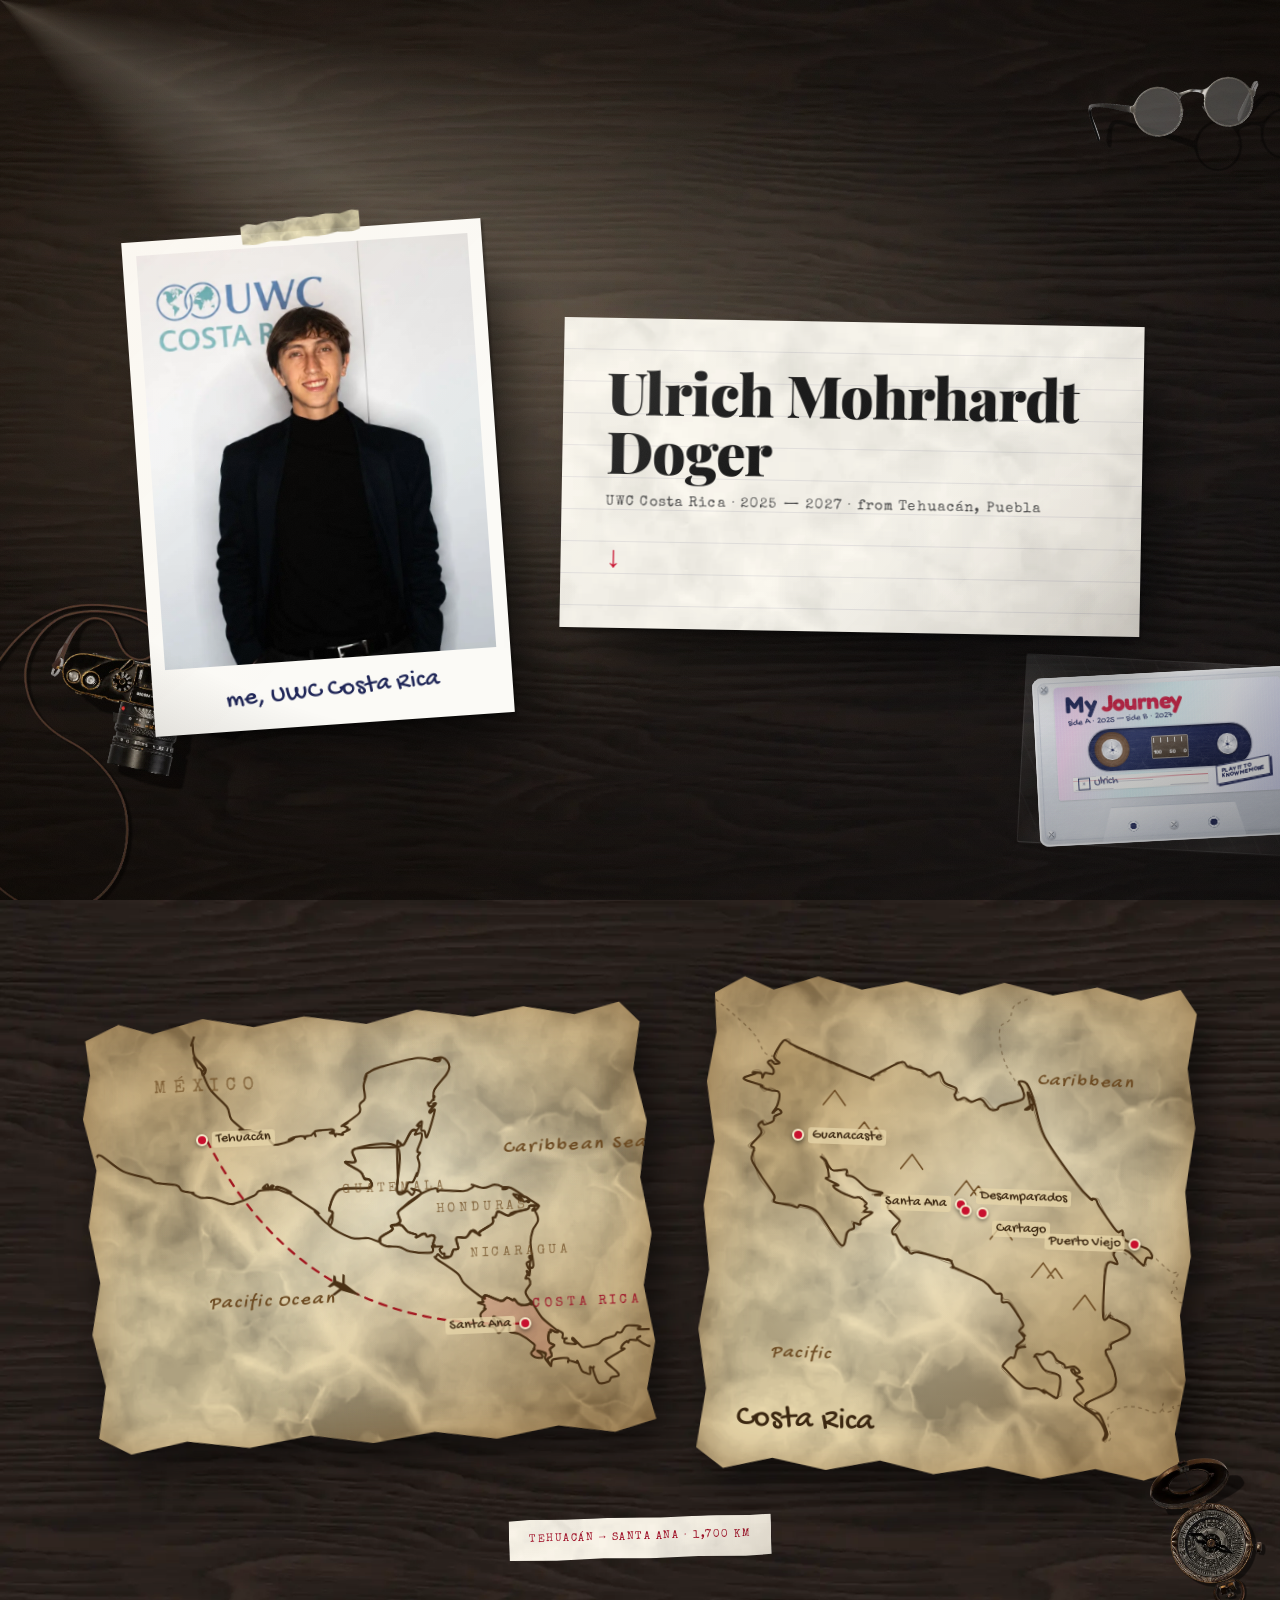
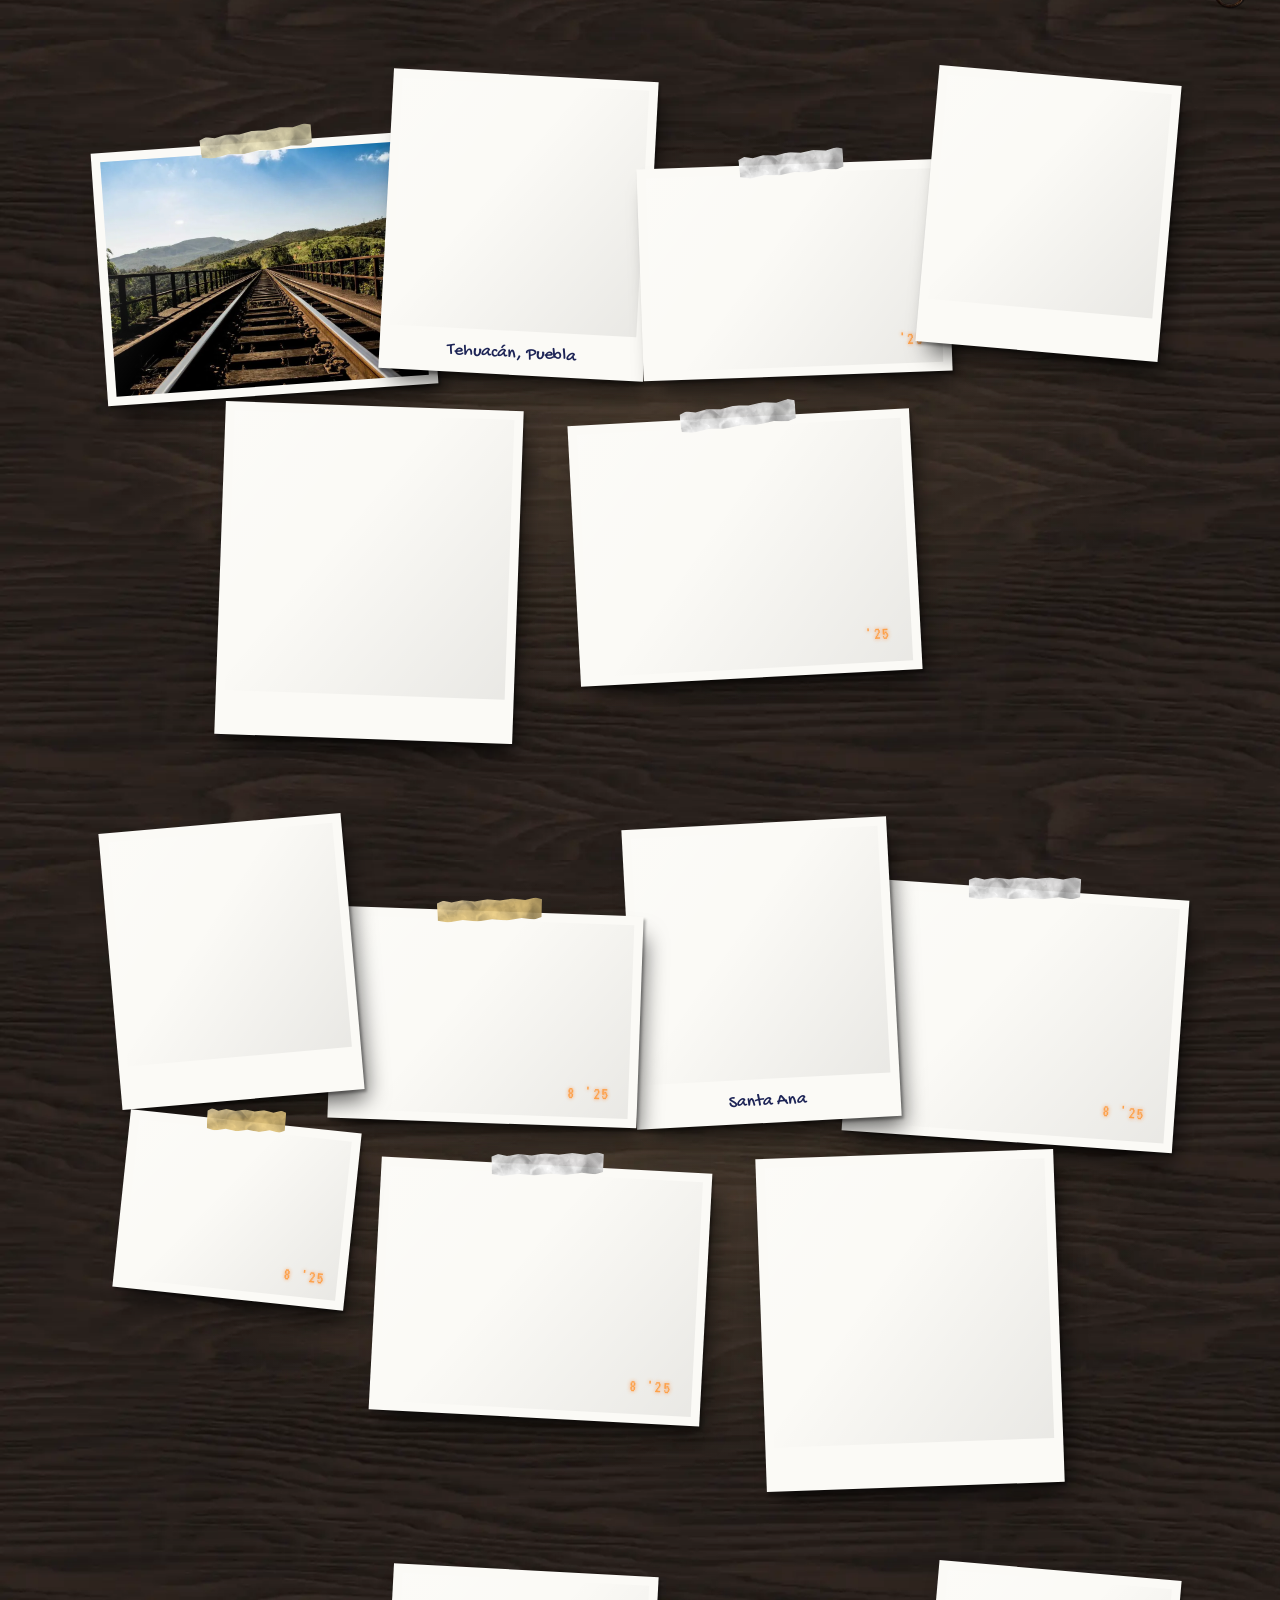
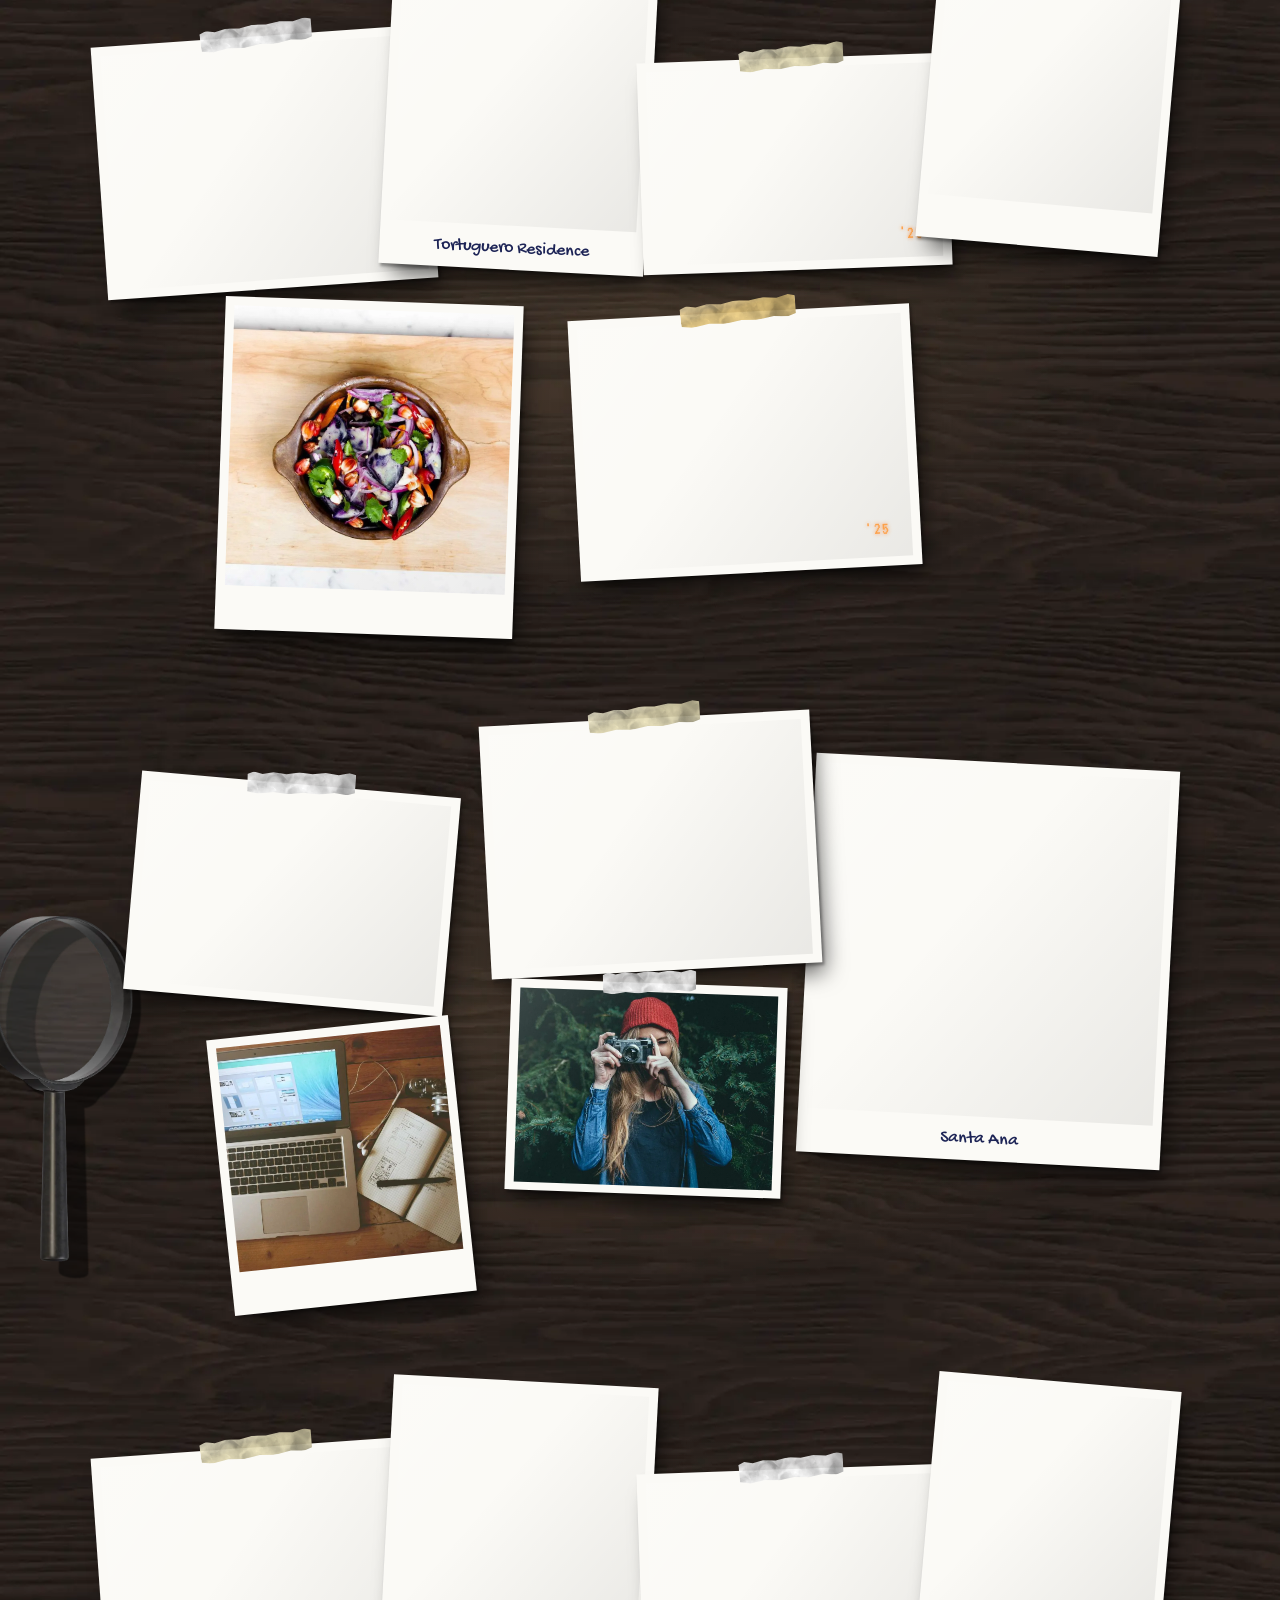
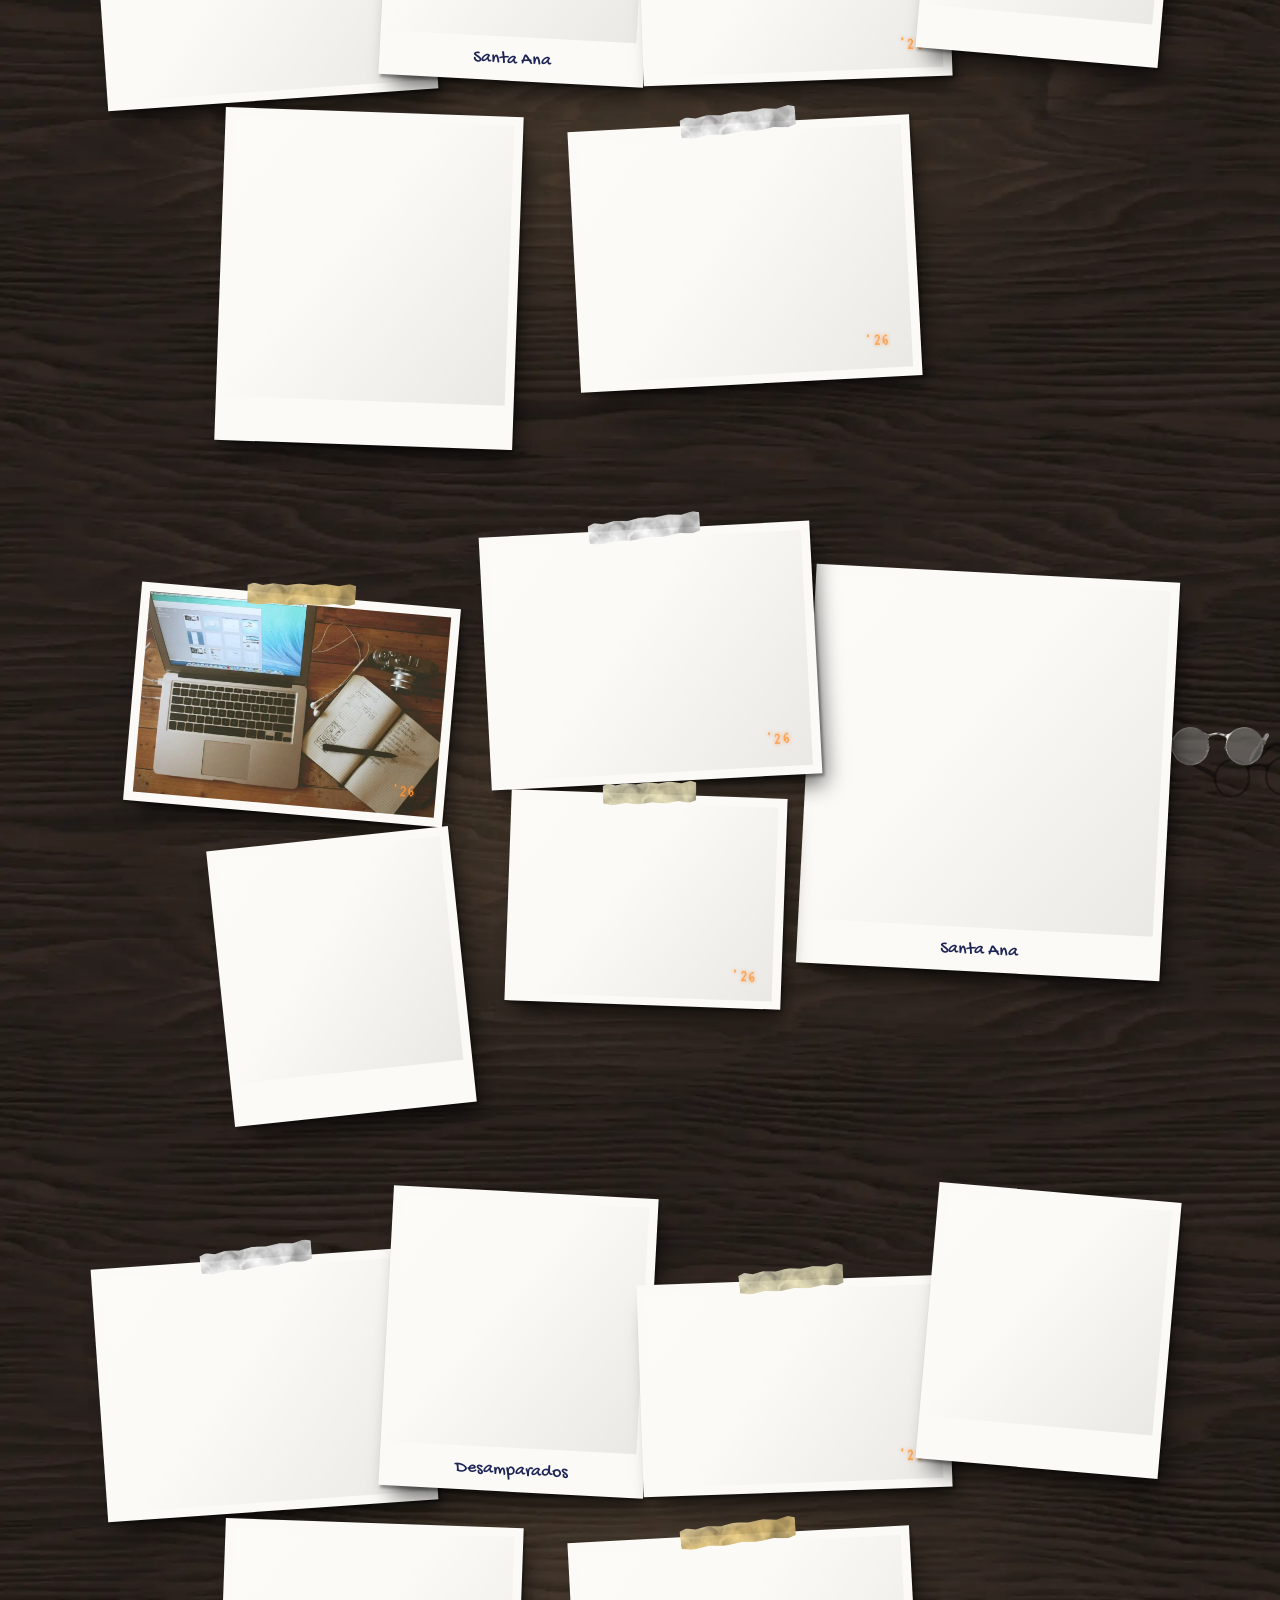
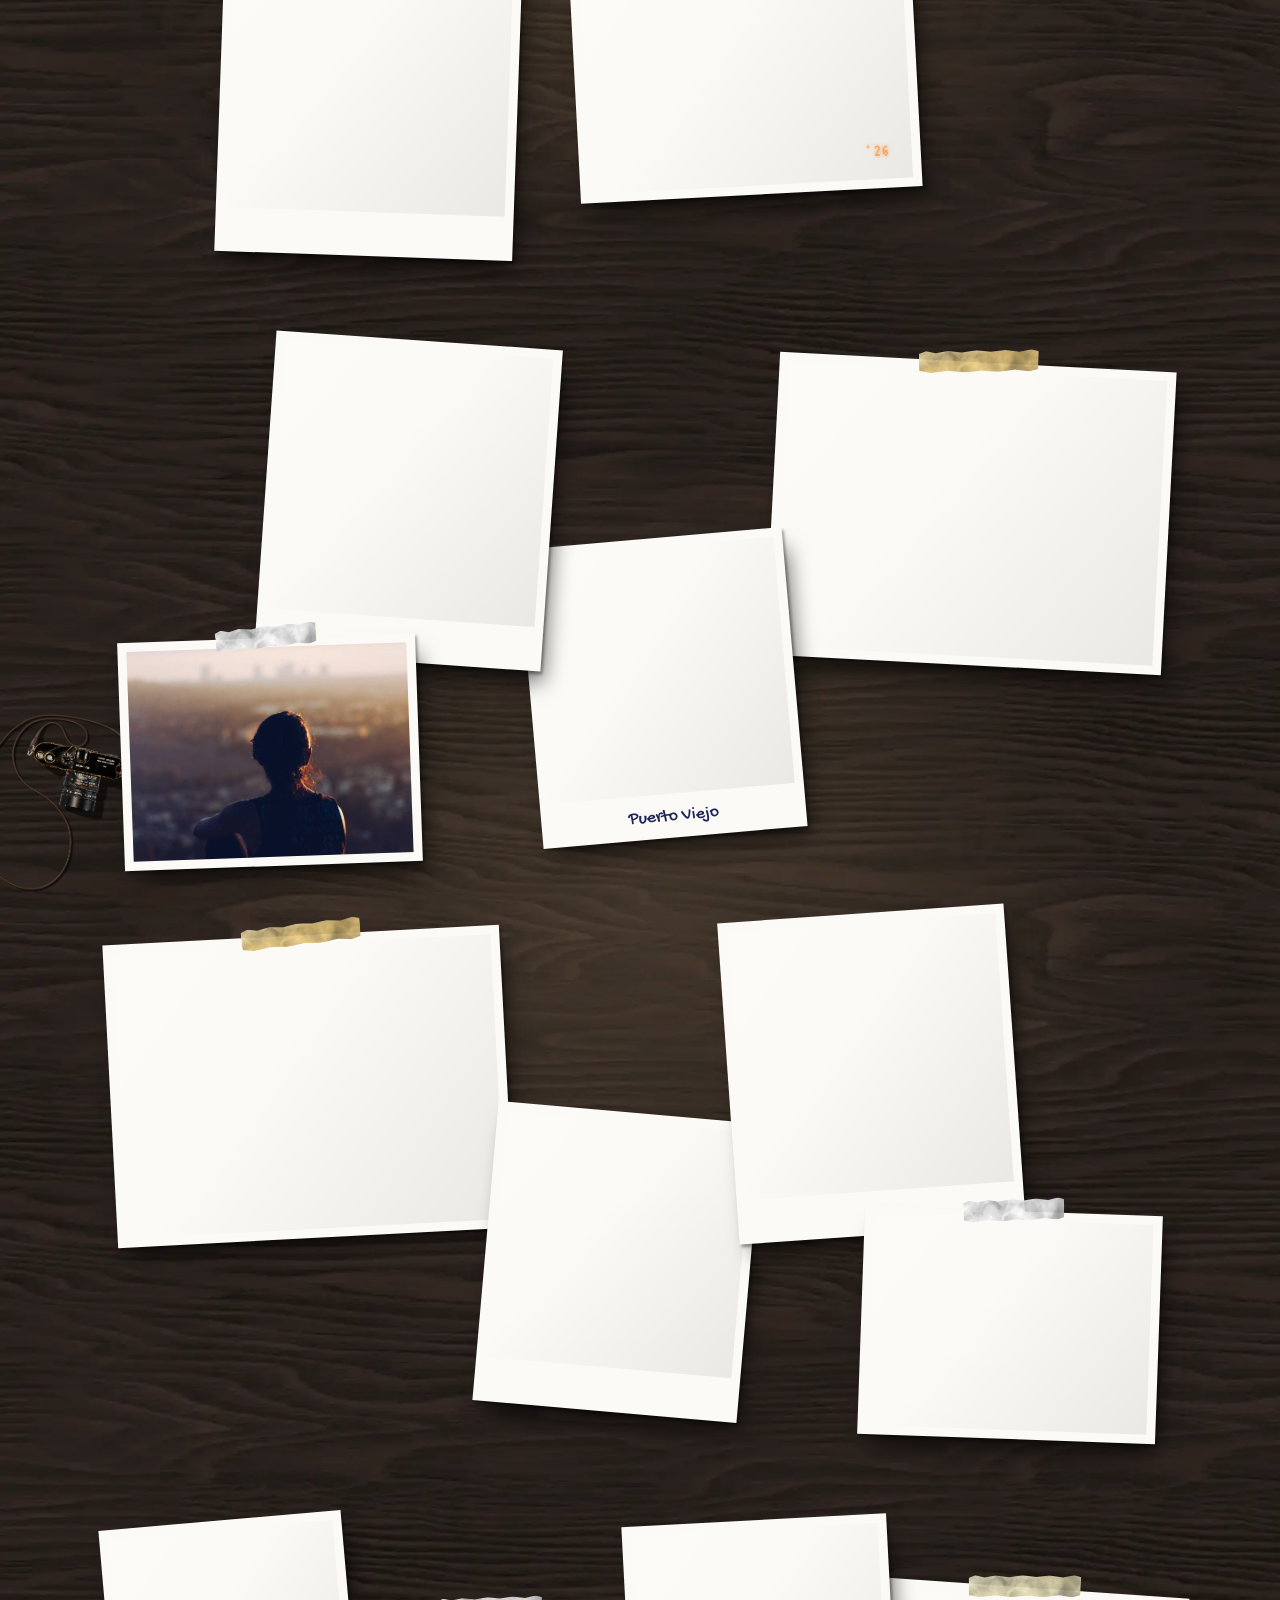
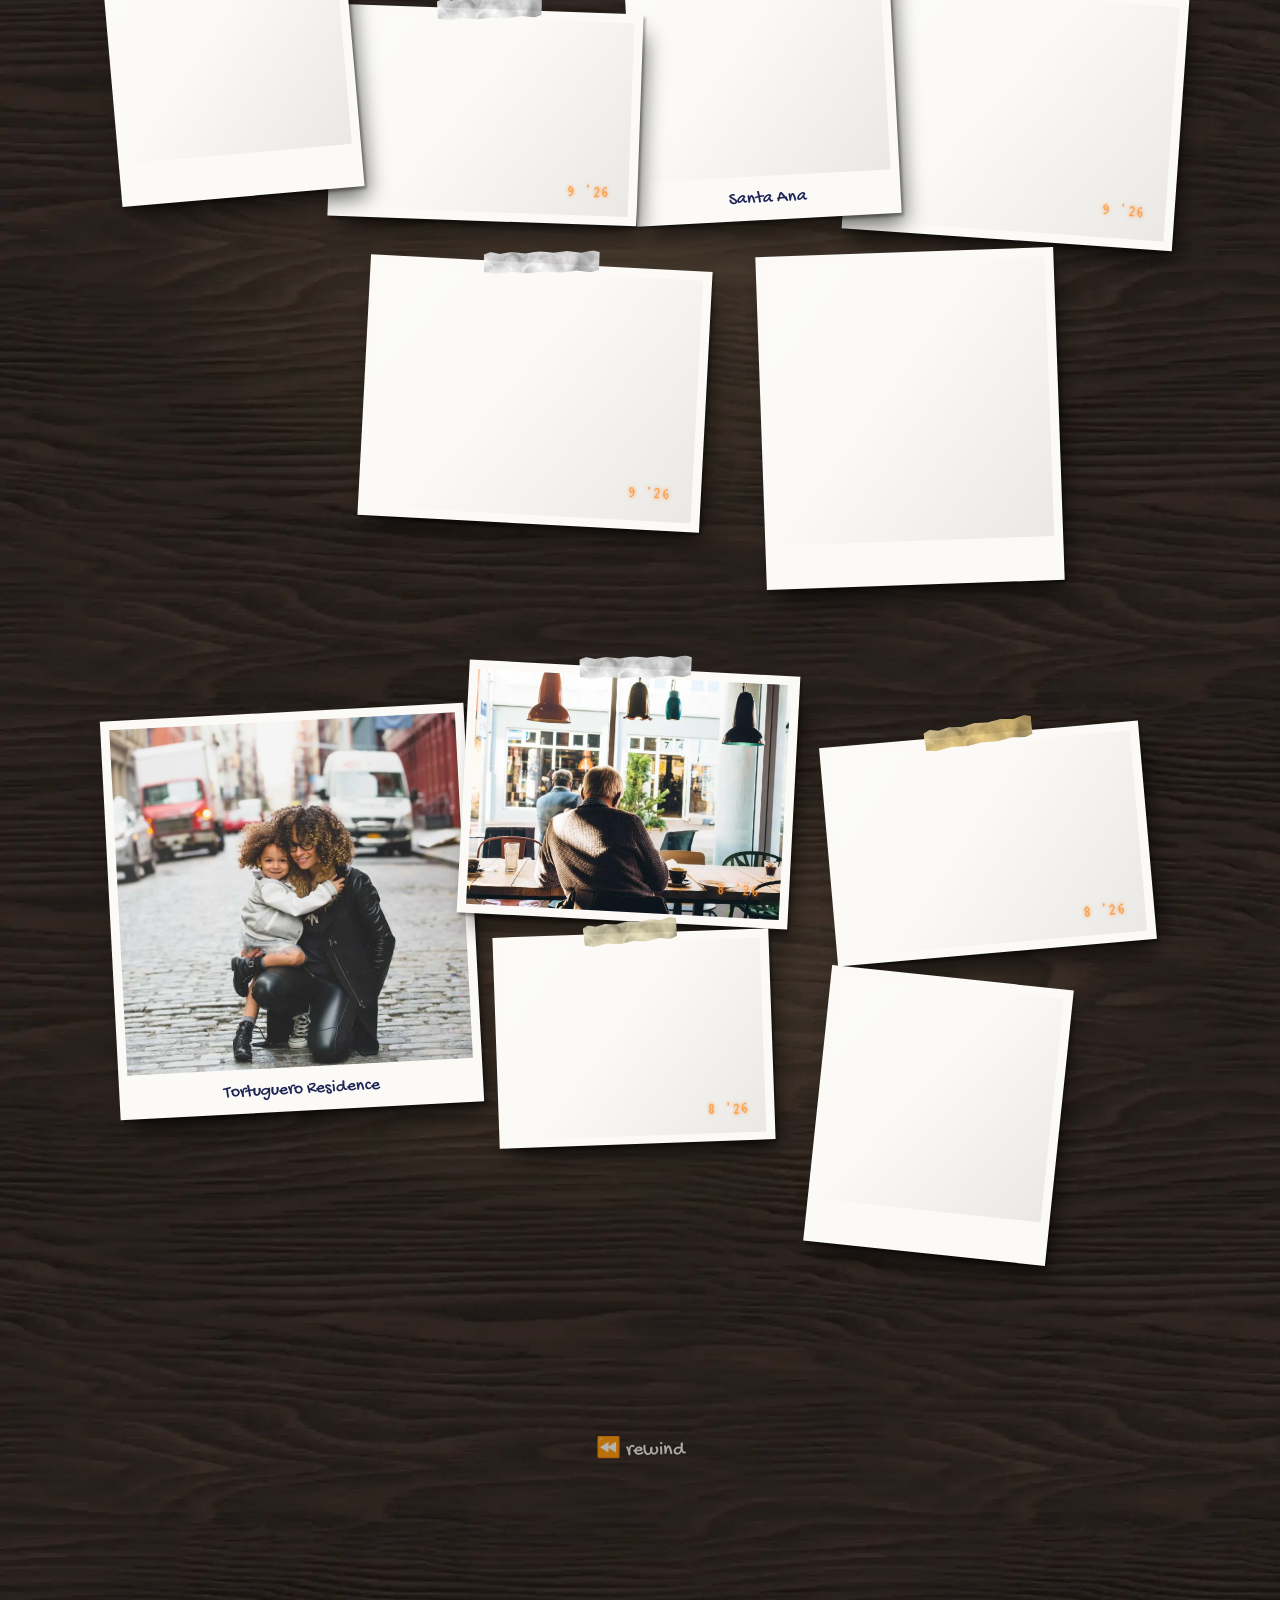
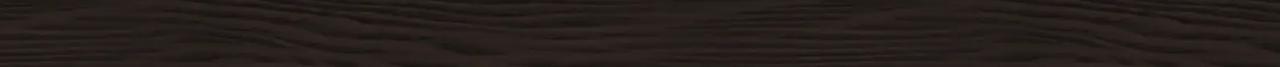
==== commit 4eb94f3a: "Just the photos: drop every note, the thesis and the letter Photos lie scattered in piles with no se" ====
--- a/index.html
+++ b/index.html
@@ -36,8 +36,7 @@
       <div class="hero__card">
         <h1 class="hero__name" data-bind="name">Ulrich Mohrhardt Doger</h1>
         <p class="hero__line" data-bind="line"></p>
-        <blockquote class="hero__thesis"><p id="thesis"></p></blockquote>
-        <a class="hero__go" href="#moments" id="play"><span class="hand">this is what the essay couldn't fit</span><span class="hero__arrow" aria-hidden="true">↓</span></a>
+        <a class="hero__go" href="#moments" id="play" aria-label="See the photos"><span class="hero__arrow" aria-hidden="true">↓</span></a>
       </div>
 
       <!-- the tape: decorative, its reels wind as you scroll -->
@@ -83,20 +82,15 @@
         </div></div>
         <figcaption class="sr-only">Map of Costa Rica with the places in these photos marked.</figcaption>
       </figure>
-      <p class="note note--map"><span class="note__meta" id="distance"></span><span class="note__hand">I left with one suitcase. These are the places that filled it back up.</span></p>
+      <p class="note note--map"><span class="note__meta" id="distance"></span></p>
       <img class="prop prop--compass" src="assets/props/compass.webp" width="420" height="553" alt="" aria-hidden="true" decoding="async" loading="lazy" />
     </section>
 
-    <!-- moments are rendered here from js/data.js -->
+    <!-- the photos are scattered here from js/data.js -->
     <div id="flow"></div>
 
-    <section class="spread spread--end" aria-label="A last note">
+    <section class="spread spread--end" aria-label="The end of the tape">
       <img class="prop prop--walkman" src="assets/props/walkman.webp" width="533" height="681" alt="" aria-hidden="true" decoding="async" loading="lazy" />
-      <div class="letter">
-        <span class="washi washi--b" aria-hidden="true"></span>
-        <div id="letter"></div>
-        <p class="letter__sig" data-bind="signature">— Ulrich</p>
-      </div>
       <a class="rewind" href="#top" id="rewind"><span aria-hidden="true">⏪</span> rewind</a>
     </section>
   </main>
--- a/css/style.css
+++ b/css/style.css
@@ -1546,16 +1546,6 @@
 
 
 
-.hero__thesis {
-  margin: 24px 0 0;
-  padding-left: 18px;
-  border-left: 4px solid var(--red);
-  font-family: var(--f-news);
-  font-style: italic;
-  font-weight: 500;
-  font-size: clamp(20px, 2.2vw, 27px);
-  line-height: 1.32;
-}
 
 
 
@@ -1608,8 +1598,7 @@
   color: var(--red);
   text-decoration: none;
 }
-.hero__go .hand { font-family: var(--f-hand); font-size: clamp(20px, 2vw, 24px); }
-.hero__arrow { font-size: 26px; animation: bob 1.8s ease-in-out infinite; }
+.hero__arrow { font-size: 30px; animation: bob 1.8s ease-in-out infinite; }
 @keyframes bob { 50% { transform: translateY(6px); } }
 .hero__photo .washi { top: -14px; }
 
@@ -1633,8 +1622,9 @@
   grid-column: 1 / -1;
   justify-self: center;
   position: relative;
-  width: min(520px, 100%);
+  width: auto;
   margin-top: -10px;
+  padding: 12px 20px 13px;
   transform: rotate(-1.5deg);
 }
 .spread--maps .prop--compass { top: auto; bottom: 30px; right: clamp(-30px, -2vw, 0px); width: clamp(90px, 9vw, 130px); }
@@ -1673,6 +1663,7 @@
   background: radial-gradient(ellipse 48% 46% at 50% 50%, rgba(255, 210, 150, 0.13), rgba(255, 210, 150, 0.04) 55%, transparent 75%);
 }
 .mo__collage { position: relative; aspect-ratio: 1 / var(--h); }
+.mo__collage + .mo__collage { margin-top: clamp(-10px, 1vw, 16px); }
 .mo:not(.in) .note { opacity: 0; translate: 0 16px; }
 
 .ph {
@@ -1739,38 +1730,23 @@
 .prop--side.prop--r { right: clamp(-90px, -5vw, -30px); }
 .prop--side.prop--l { left: clamp(-90px, -5vw, -30px); }
 
-/* the last note */
-.spread--end { display: grid; justify-items: center; gap: 30px; padding-bottom: clamp(80px, 14vh, 150px); }
-.letter {
-  position: relative;
-  width: min(560px, 100%);
-  padding: clamp(30px, 4vw, 48px) clamp(26px, 4vw, 46px);
-  background:
-    repeating-linear-gradient(180deg, transparent 0 33px, rgba(29, 36, 86, 0.1) 33px 34px),
-    var(--tex-paper-soft) 0 0 / 420px auto,
-    #fbf6ea;
-  background-blend-mode: normal, multiply, normal;
-  color: var(--navy);
-  box-shadow: var(--sh-sm), var(--sh-lg);
-  transform: rotate(-1.5deg);
-  transition: opacity 0.8s var(--ease-out), translate 0.9s var(--ease-out);
-}
-.spread--end:not(.in) .letter { opacity: 0; translate: 0 30px; }
-.letter p { font-family: var(--f-hand); font-size: clamp(22px, 2.4vw, 30px); line-height: 1.3; }
-.letter p + p { margin-top: 10px; }
-.letter__sig { margin-top: 22px !important; text-align: right; color: var(--red); }
+/* the end of the tape */
+.spread--end { display: grid; justify-items: center; gap: 30px; min-height: clamp(220px, 34vh, 360px); align-content: center; padding-bottom: clamp(80px, 14vh, 150px); }
 .spread--end .prop--walkman { left: max(-30px, calc(50% - 520px)); top: 18%; bottom: auto; width: clamp(150px, 14vw, 210px); }
 .rewind { font-family: var(--f-hand); font-size: 20px; color: var(--chalk-2); text-decoration: none; }
 .rewind:hover { color: var(--chalk); }
 
 @media (max-width: 760px) {
   .spread--maps { grid-template-columns: 1fr; }
-  .mo__collage { aspect-ratio: auto; display: flex; flex-wrap: wrap; justify-content: center; align-items: flex-start; gap: 22px 12px; padding-top: 10px; }
-  .ph { position: relative; left: auto; top: auto; width: calc(50% - 8px); }
-  .ph:first-child { width: 88%; }
-  .note { position: relative; left: auto; top: auto; width: 94%; order: 1; }
-  .ph:first-child { order: 0; }
-  .ph:not(:first-child) { order: 2; }
+  /* on a phone the pile runs down the desk: big prints, zig-zagging and overlapping */
+  .mo__collage { aspect-ratio: auto; padding: 6px 0 18px; }
+  .ph { position: relative; left: auto; top: auto; width: 70%; }
+  .ph--p { width: 60%; }
+  .ph:nth-child(even) { margin-left: auto; }
+  .ph:nth-child(odd) { margin-left: 2%; }
+  .ph + .ph { margin-top: -12%; }
+  .ph--p { z-index: 3; }
+  .ph--p + .ph { margin-top: -3%; } /* never cover the writing on a polaroid */
   .prop--side { display: none; }
 }
 
